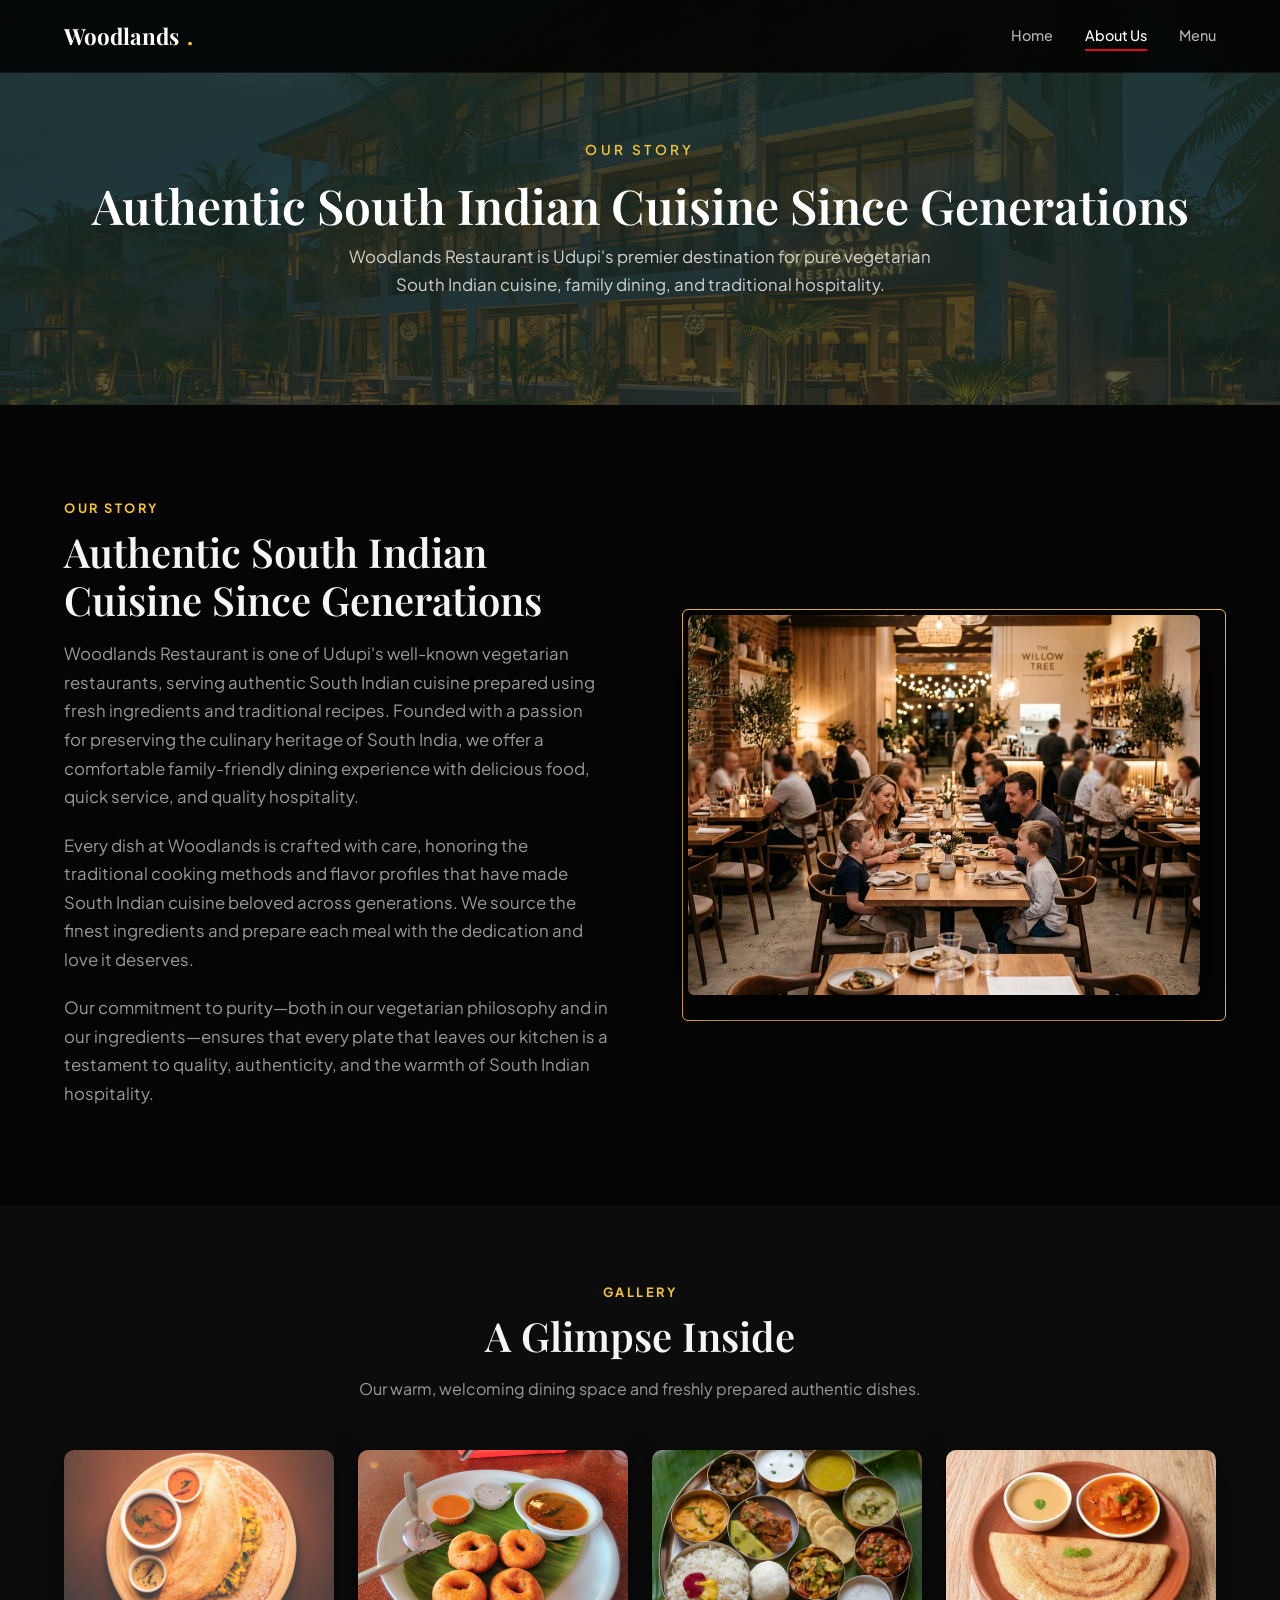
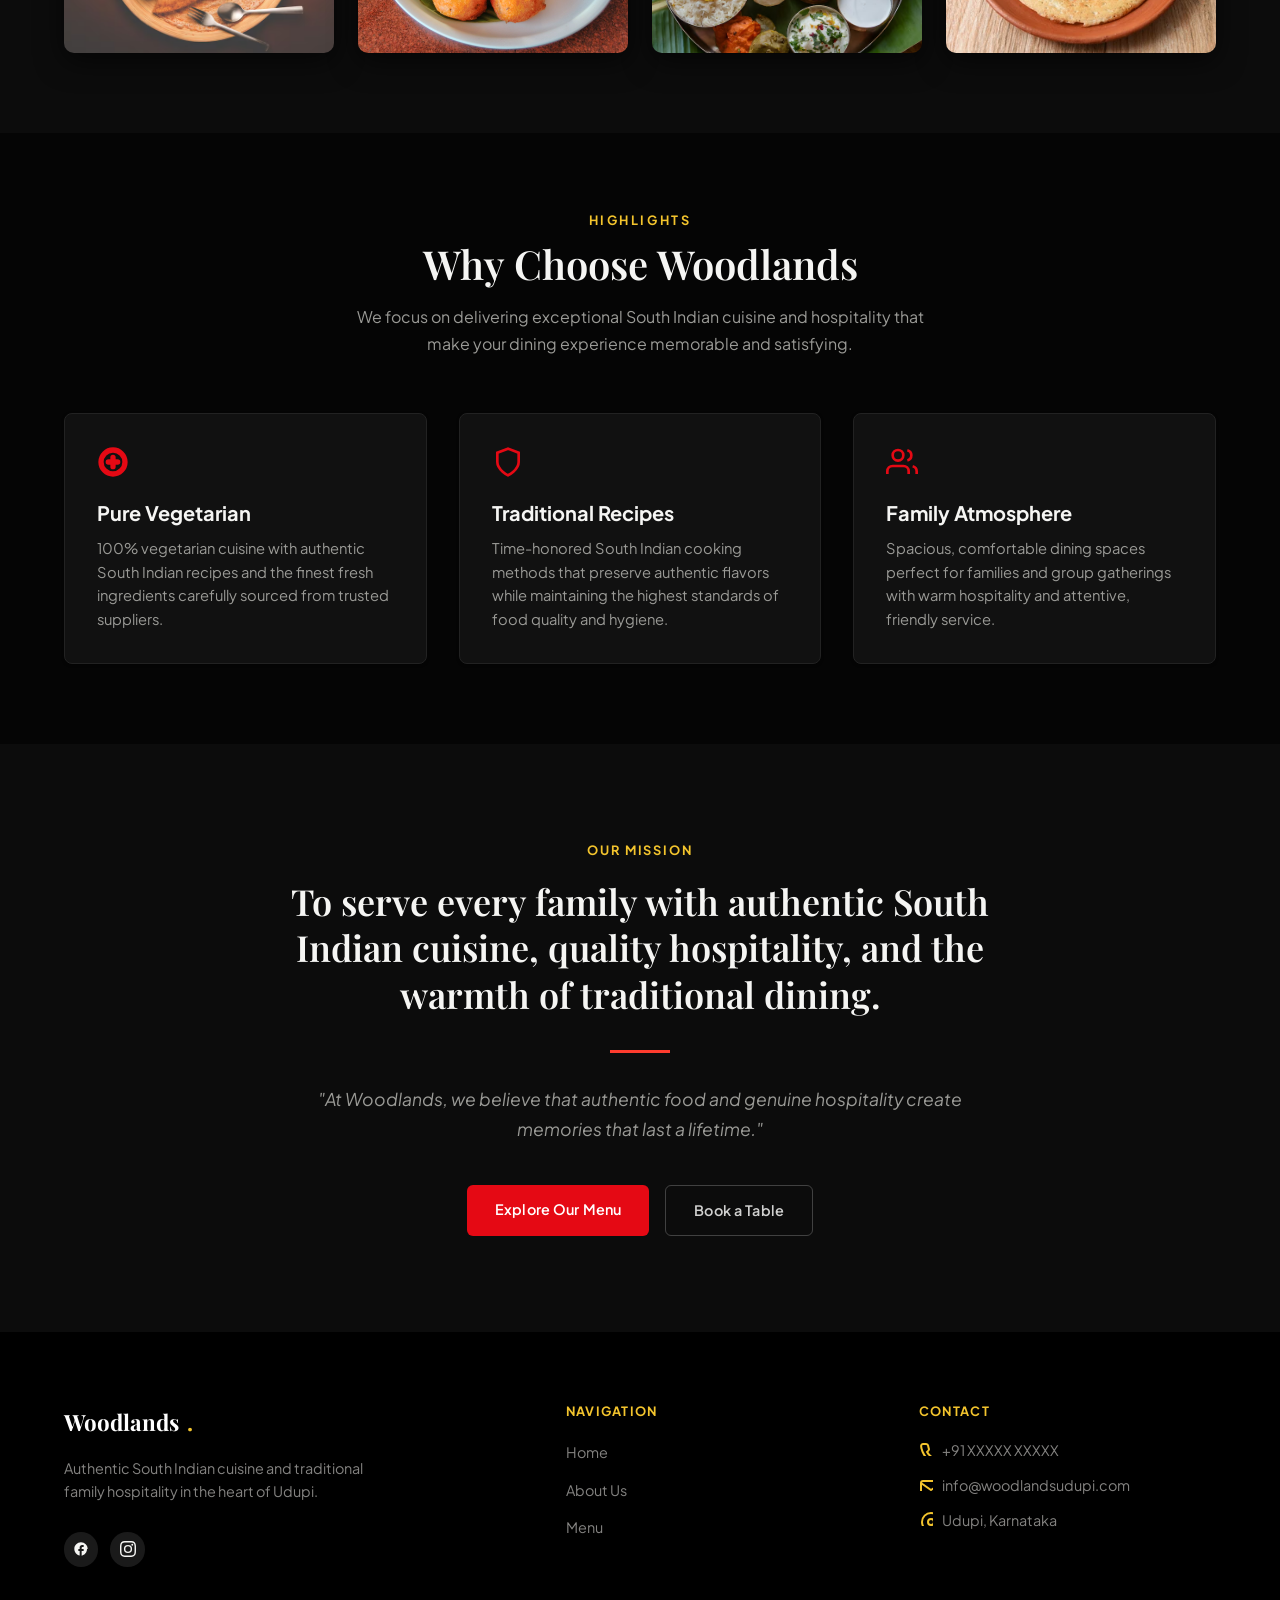
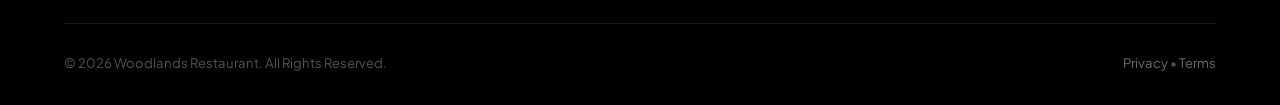
==== about.html @ 2734a032 "adding all files" ====
<!DOCTYPE html>
<html lang="en">
<head>
  <meta charset="UTF-8">
  <meta name="viewport" content="width=device-width, initial-scale=1.0">
  <title>About Woodlands Restaurant | Authentic South Indian Cuisine in Udupi</title>
  <meta name="description" content="Discover the story of Woodlands Restaurant in Udupi. Pure vegetarian South Indian cuisine, family-friendly dining, and traditional hospitality serving fresh ingredients and authentic recipes.">
  <link rel="preload" as="image" href="assets/hero.png">
  <link rel="stylesheet" href="style.css">
</head>
<body class="about-page">

  <!-- Page transition overlay -->
  <div class="page-transition-overlay" id="page-transition-overlay"></div>

  <!-- ==================== HEADER ==================== -->
  <header id="header">
    <div class="container nav-wrapper">
      <a href="/" class="logo" id="nav-logo">Woodlands<span>.</span></a>
      <nav>
        <ul class="nav-links" id="nav-links">
          <li><a href="/">Home</a></li>
          <li><a href="/about" class="active">About Us</a></li>
          <li><a href="/menu">Menu</a></li>
        </ul>
      </nav>
      <button class="menu-btn" id="menu-btn" aria-label="Toggle navigation">
        <span></span><span></span><span></span>
      </button>
    </div>
  </header>

  <!-- ==================== HERO ==================== -->
  <section style="
    background-image: linear-gradient(to bottom, rgba(27,43,34,0.88), rgba(27,43,34,0.70)), url('assets/hero.png');
    background-size: cover;
    background-position: center;
    background-repeat: no-repeat;
    min-height: 45vh;
    display: flex;
    align-items: center;
    justify-content: center;
    text-align: center;
    color: #FFF;
    padding-top: 6rem;
    padding-bottom: 4rem;
  ">
    <div class="container">
      <div class="reveal-on-scroll">
        <span class="hero-subtitle" style="color: var(--accent-gold); letter-spacing: 0.25em; text-transform: uppercase; font-size: 0.85rem; font-weight: 600; display: block; margin-bottom: 1rem;">Our Story</span>
        <h1 style="font-size: 3rem; color: #FFF; margin-bottom: 0.5rem;">Authentic South Indian Cuisine Since Generations</h1>
        <p style="color: rgba(240, 238, 235, 0.85); max-width: 600px; margin: 0 auto; font-size: 1.05rem;">Woodlands Restaurant is Udupi's premier destination for pure vegetarian South Indian cuisine, family dining, and traditional hospitality.</p>
      </div>
    </div>
  </section>

  <!-- ==================== OUR STORY ==================== -->
  <section class="about-story" style="background: var(--bg-primary);">
    <div class="container">
      <div class="about-grid" style="display: grid; grid-template-columns: 1fr 1fr; gap: 4rem; align-items: center;">
        <div class="reveal-on-scroll">
          <h2><span>Our Story</span>Authentic South Indian Cuisine Since Generations</h2>
          <p style="margin-bottom: 1.25rem; font-size: 1.05rem; line-height: 1.7;">Woodlands Restaurant is one of Udupi's well-known vegetarian restaurants, serving authentic South Indian cuisine prepared using fresh ingredients and traditional recipes. Founded with a passion for preserving the culinary heritage of South India, we offer a comfortable family-friendly dining experience with delicious food, quick service, and quality hospitality.</p>
          <p style="margin-bottom: 1.25rem; font-size: 1.05rem; line-height: 1.7;">Every dish at Woodlands is crafted with care, honoring the traditional cooking methods and flavor profiles that have made South Indian cuisine beloved across generations. We source the finest ingredients and prepare each meal with the dedication and love it deserves.</p>
          <p style="font-size: 1.05rem; line-height: 1.7;">Our commitment to purity—both in our vegetarian philosophy and in our ingredients—ensures that every plate that leaves our kitchen is a testament to quality, authenticity, and the warmth of South Indian hospitality.</p>
        </div>
        <div class="reveal-on-scroll delay-1">
          <div style="position: relative; padding: 1rem;">
            <div style="position: absolute; inset: 0; border: 1.5px solid var(--accent-gold); transform: translate(10px, 10px); border-radius: 6px; pointer-events: none; z-index: 1;"></div>
            <img src="assets/dining.png" alt="Woodlands Restaurant Family Dining" loading="lazy" width="600" height="380" style="width: 100%; height: 380px; object-fit: cover; border-radius: 6px; position: relative; z-index: 2; box-shadow: var(--shadow-lg);">
          </div>
        </div>
      </div>
    </div>
  </section>

  <!-- ==================== GALLERY STRIP ==================== -->
  <section style="background: var(--bg-secondary); padding: 5rem 0;">
    <div class="container">
      <div style="text-align: center; margin-bottom: 3rem;" class="reveal-on-scroll">
        <h2><span>Gallery</span>A Glimpse Inside</h2>
        <p>Our warm, welcoming dining space and freshly prepared authentic dishes.</p>
      </div>
      <div style="display: grid; grid-template-columns: repeat(auto-fit, minmax(260px, 1fr)); gap: 1.5rem;" class="reveal-on-scroll delay-1">
        <div style="border-radius: 10px; overflow: hidden; box-shadow: var(--shadow-md); aspect-ratio: 4/3;">
          <img src="assets/Masala_Dosa.png" alt="Masala Dosa" loading="lazy" width="400" height="300" style="width:100%; height:100%; object-fit:cover;">
        </div>
        <div style="border-radius: 10px; overflow: hidden; box-shadow: var(--shadow-md); aspect-ratio: 4/3;">
          <img src="assets/Medu_Vada.png" alt="Medu Vada" loading="lazy" width="400" height="300" style="width:100%; height:100%; object-fit:cover;">
        </div>
        <div style="border-radius: 10px; overflow: hidden; box-shadow: var(--shadow-md); aspect-ratio: 4/3;">
          <img src="assets/South_Indian_Meals.png" alt="South Indian Meals" loading="lazy" width="400" height="300" style="width:100%; height:100%; object-fit:cover;">
        </div>
        <div style="border-radius: 10px; overflow: hidden; box-shadow: var(--shadow-md); aspect-ratio: 4/3;">
          <img src="assets/Ghee_Roast_Dosa.png" alt="Ghee Roast Dosa" loading="lazy" width="400" height="300" style="width:100%; height:100%; object-fit:cover;">
        </div>
      </div>
    </div>
  </section>

  <!-- ==================== WHY CHOOSE US ==================== -->
  <section class="about-choose" style="background: var(--bg-primary); padding: 5rem 0;">
    <div class="container">
      <div style="text-align: center; max-width: 600px; margin: 0 auto 3.5rem;" class="reveal-on-scroll">
        <h2><span>Highlights</span>Why Choose Woodlands</h2>
        <p>We focus on delivering exceptional South Indian cuisine and hospitality that make your dining experience memorable and satisfying.</p>
      </div>

      <div style="display: grid; grid-template-columns: repeat(auto-fit, minmax(260px, 1fr)); gap: 2rem;" class="reveal-on-scroll delay-1">
        <div style="background: var(--bg-card); padding: 2rem; border-radius: 8px; border: 1px solid var(--border-color); box-shadow: var(--shadow-xs);">
          <div style="color: var(--accent-green); margin-bottom: 1rem;">
            <svg width="32" height="32" viewBox="0 0 24 24" fill="none" stroke="currentColor" stroke-width="2"><path d="M12 2a10 10 0 1 0 10 10A10 10 0 0 0 12 2zm0 18a8 8 0 1 1 8-8 8 8 0 0 1-8 8zm3.5-9H13V8.5a1 1 0 0 0-2 0V11H8.5a1 1 0 0 0 0 2H11v2.5a1 1 0 0 0 2 0V13h2.5a1 1 0 0 0 0-2z"/></svg>
          </div>
          <h3 style="font-size: 1.25rem; font-family: var(--font-body); font-weight: 700; margin-bottom: 0.75rem;">Pure Vegetarian</h3>
          <p style="font-size: 0.92rem; line-height: 1.6;">100% vegetarian cuisine with authentic South Indian recipes and the finest fresh ingredients carefully sourced from trusted suppliers.</p>
        </div>

        <div style="background: var(--bg-card); padding: 2rem; border-radius: 8px; border: 1px solid var(--border-color); box-shadow: var(--shadow-xs);">
          <div style="color: var(--accent-green); margin-bottom: 1rem;">
            <svg width="32" height="32" viewBox="0 0 24 24" fill="none" stroke="currentColor" stroke-width="2"><path d="M12 22s8-4 8-10V5l-8-3-8 3v7c0 6 8 10 8 10z"/></svg>
          </div>
          <h3 style="font-size: 1.25rem; font-family: var(--font-body); font-weight: 700; margin-bottom: 0.75rem;">Traditional Recipes</h3>
          <p style="font-size: 0.92rem; line-height: 1.6;">Time-honored South Indian cooking methods that preserve authentic flavors while maintaining the highest standards of food quality and hygiene.</p>
        </div>

        <div style="background: var(--bg-card); padding: 2rem; border-radius: 8px; border: 1px solid var(--border-color); box-shadow: var(--shadow-xs);">
          <div style="color: var(--accent-green); margin-bottom: 1rem;">
            <svg width="32" height="32" viewBox="0 0 24 24" fill="none" stroke="currentColor" stroke-width="2"><path d="M17 21v-2a4 4 0 0 0-4-4H5a4 4 0 0 0-4 4v2"/><circle cx="9" cy="7" r="4"/><path d="M23 21v-2a4 4 0 0 0-3-3.87"/><path d="M16 3.13a4 4 0 0 1 0 7.75"/></svg>
          </div>
          <h3 style="font-size: 1.25rem; font-family: var(--font-body); font-weight: 700; margin-bottom: 0.75rem;">Family Atmosphere</h3>
          <p style="font-size: 0.92rem; line-height: 1.6;">Spacious, comfortable dining spaces perfect for families and group gatherings with warm hospitality and attentive, friendly service.</p>
        </div>
      </div>
    </div>
  </section>

  <!-- ==================== VISION ==================== -->
  <section class="about-vision" style="background: var(--bg-secondary); padding: 6rem 0; text-align: center;">
    <div class="container reveal-on-scroll">
      <div style="max-width: 700px; margin: 0 auto;">
        <span style="font-size: 0.8rem; font-weight: 700; text-transform: uppercase; letter-spacing: 0.15em; color: var(--accent-gold); display: block; margin-bottom: 1rem;">Our Mission</span>
        <h2 style="font-size: 2.25rem; margin-bottom: 1.5rem; line-height: 1.3;">To serve every family with authentic South Indian cuisine, quality hospitality, and the warmth of traditional dining.</h2>
        <div style="width: 60px; height: 3px; background: var(--accent-terracotta); margin: 2rem auto;"></div>
        <p style="font-size: 1.1rem; font-style: italic; color: var(--text-secondary); line-height: 1.7;">"At Woodlands, we believe that authentic food and genuine hospitality create memories that last a lifetime."</p>
        <div style="margin-top: 2.5rem; display: flex; justify-content: center; gap: 1rem; flex-wrap: wrap;">
          <a href="/menu" class="btn btn-primary">Explore Our Menu</a>
          <button class="btn btn-secondary" onclick="openBookingModal()">Book a Table</button>
        </div>
      </div>
    </div>
  </section>

  <!-- ==================== FOOTER ==================== -->
  <footer>
    <div class="container">
      <div class="footer-grid">
        <div class="footer-brand">
          <a href="/" class="logo" style="color:#FFF;">Woodlands<span>.</span></a>
          <p>Authentic South Indian cuisine and traditional family hospitality in the heart of Udupi.</p>
          <div class="social-links">
            <a href="#" class="social-icon" aria-label="Facebook"><svg width="16" height="16" fill="currentColor" viewBox="0 0 24 24"><path d="M22 12c0-5.52-4.48-10-10-10S2 6.48 2 12c0 4.84 3.44 8.87 8 9.8V15H8v-3h2V9.5C10 7.57 11.57 6 13.5 6H16v3h-2c-.55 0-1 .45-1 1v2h3v3h-3v6.95c4.56-.93 8-4.96 8-9.95z"/></svg></a>
            <a href="#" class="social-icon" aria-label="Instagram"><svg width="16" height="16" fill="currentColor" viewBox="0 0 24 24"><path d="M12 2.163c3.204 0 3.584.012 4.85.07 3.252.148 4.771 1.691 4.919 4.919.058 1.265.069 1.645.069 4.849 0 3.205-.012 3.584-.069 4.849-.149 3.225-1.664 4.771-4.919 4.919-1.266.058-1.644.07-4.85.07-3.204 0-3.584-.012-4.849-.07-3.26-.149-4.771-1.699-4.919-4.92-.058-1.265-.07-1.644-.07-4.849 0-3.204.013-3.583.07-4.849.149-3.227 1.664-4.771 4.919-4.919 1.266-.057 1.645-.069 4.849-.069zM12 0C8.741 0 8.333.014 7.053.072 2.695.272.273 2.69.073 7.051.014 8.333 0 8.741 0 12c0 3.259.014 3.668.072 4.948.2 4.358 2.618 6.78 6.98 6.98C8.333 23.986 8.741 24 12 24c3.259 0 3.668-.014 4.948-.072 4.354-.2 6.782-2.618 6.979-6.98C23.986 15.668 24 15.259 24 12c0-3.259-.014-3.667-.072-4.947-.196-4.354-2.617-6.78-6.979-6.98C15.668.014 15.259 0 12 0zm0 5.838a6.162 6.162 0 100 12.324 6.162 6.162 0 000-12.324zM12 16a4 4 0 110-8 4 4 0 010 8zm6.406-11.845a1.44 1.44 0 100 2.881 1.44 1.44 0 000-2.881z"/></svg></a>
          </div>
        </div>
        <div class="footer-nav-col">
          <h4>Navigation</h4>
          <ul class="footer-links">
            <li><a href="/">Home</a></li>
            <li><a href="/about">About Us</a></li>
            <li><a href="/menu">Menu</a></li>
          </ul>
        </div>
        <div class="footer-nav-col">
          <h4>Contact</h4>
          <ul class="footer-contact-list">
            <li><svg width="14" height="14" fill="none" stroke="currentColor" stroke-width="2"><path d="M22 16.92v3a2 2 0 0 1-2.18 2 19.79 19.79 0 0 1-8.63-3.07 19.5 19.5 0 0 1-6-6 19.79 19.79 0 0 1-3.07-8.67A2 2 0 0 1 4.11 2h3a2 2 0 0 1 2 1.72 12.84 12.84 0 0 0 .7 2.81 2 2 0 0 1-.45 2.11L8.09 9.91a16 16 0 0 0 6 6l1.27-1.27a2 2 0 0 1 2.11-.45 12.84 12.84 0 0 0 2.81.7A2 2 0 0 1 22 16.92z"/></svg><span>+91 XXXXX XXXXX</span></li>
            <li><svg width="14" height="14" fill="none" stroke="currentColor" stroke-width="2"><path d="M4 4h16c1.1 0 2 .9 2 2v12c0 1.1-.9 2-2 2H4c-1.1 0-2-.9-2-2V6c0-1.1.9-2 2-2z"/><polyline points="22,6 12,13 2,6"/></svg><span>info@woodlandsudupi.com</span></li>
            <li><svg width="14" height="14" fill="none" stroke="currentColor" stroke-width="2"><path d="M21 10c0 7-9 13-9 13s-9-6-9-13a9 9 0 0 1 18 0z"/><circle cx="12" cy="10" r="3"/></svg><span>Udupi, Karnataka</span></li>
          </ul>
        </div>
      </div>
      <div class="footer-bottom">
        <p>&copy; 2026 Woodlands Restaurant. All Rights Reserved.</p>
        <p><a href="#">Privacy</a> &bull; <a href="#">Terms</a></p>
      </div>
    </div>
  </footer>

  <!-- ==================== BOOK TABLE MODAL ==================== -->
  <div class="booking-modal-overlay" id="booking-modal-overlay" role="dialog" aria-modal="true" aria-labelledby="booking-modal-title">
    <div class="booking-modal">
      <div class="booking-modal-header">
        <div>
          <h2 id="booking-modal-title">Book a Table</h2>
          <p>Reserve your spot at Woodlands Restaurant</p>
        </div>
        <button class="booking-modal-close" id="booking-modal-close" aria-label="Close">&times;</button>
      </div>
      <form class="booking-form" id="booking-form" novalidate>
        <div class="booking-form-row">
          <div class="booking-field">
            <label for="book-name">Full Name</label>
            <input type="text" id="book-name" name="name" placeholder="Your name" required autocomplete="name">
          </div>
          <div class="booking-field">
            <label for="book-phone">Phone</label>
            <input type="tel" id="book-phone" name="phone" placeholder="+91 XXXXX XXXXX" required autocomplete="tel">
          </div>
        </div>
        <div class="booking-field">
          <label for="book-email">Email Address</label>
          <input type="email" id="book-email" name="email" placeholder="your@email.com" required autocomplete="email">
        </div>
        <div class="booking-form-row">
          <div class="booking-field">
            <label for="book-date">Date</label>
            <input type="date" id="book-date" name="date" required>
          </div>
          <div class="booking-field">
            <label for="book-time">Time</label>
            <input type="time" id="book-time" name="time" required>
          </div>
        </div>
        <div class="booking-field">
          <label for="book-guests">Number of Guests</label>
          <select id="book-guests" name="guests" required>
            <option value="" disabled selected>Select guests</option>
            <option value="1">1 Guest</option>
            <option value="2">2 Guests</option>
            <option value="3">3 Guests</option>
            <option value="4">4 Guests</option>
            <option value="5">5 Guests</option>
            <option value="6">6 Guests</option>
            <option value="7+">7+ Guests (Group)</option>
          </select>
        </div>
        <button type="submit" class="btn btn-primary booking-submit">Confirm Reservation</button>
      </form>
      <div class="booking-success" id="booking-success">
        <div class="booking-success-icon">
          <svg width="28" height="28" viewBox="0 0 24 24" fill="none" stroke="currentColor" stroke-width="2.5"><polyline points="20 6 9 17 4 12"/></svg>
        </div>
        <h3 style="font-size:1.35rem;">Reservation Confirmed!</h3>
        <p>We'll reach out to confirm your booking soon.</p>
        <button class="btn btn-secondary" onclick="closeBookingModal()" style="margin-top:0.5rem;">Close</button>
      </div>
    </div>
  </div>

  <script src="script.js"></script>
</body>
</html>
---- style.css ----
/* 
 * Shrreyas INN - Premium Hospitality Website V2
 * Full Black · Red Accent · Gold & White Typography
 * Kundapura, Karnataka
 */

/* Google Fonts Import */
@import url('https://fonts.googleapis.com/css2?family=Playfair+Display:ital,wght@0,400..900;1,400..900&family=Plus+Jakarta+Sans:ital,wght@0,200..800;1,200..800&display=swap');

/* ========================================================================
   COLOR SYSTEM & DESIGN TOKENS
   Full black theme — red buttons, white/grey/yellow text, pure black backgrounds
   ======================================================================== */
:root {
  /* Black backgrounds */
  --bg-primary:    #050505;
  --bg-secondary:  #0C0C0C;
  --bg-dark:       #000000;
  --bg-card:       #111111;

  /* Text: white / light-grey / yellow-gold */
  --text-primary:   #F5F5F3;
  --text-secondary: #9A9A96;
  --text-light:     #F5F5F3;

  /* Accent: RED buttons, GOLD labels */
  --accent-green:         #E50914;   /* red — used for primary buttons */
  --accent-green-hover:   #C2050F;
  --accent-green-light:   rgba(229, 9, 20, 0.12);
  --accent-terracotta:    #FF3C2E;
  --accent-terracotta-hover: #E02E20;
  --accent-gold:          #F3C42D;   /* yellow-gold — prices, labels, highlights */
  --accent-gold-light:    rgba(243, 196, 45, 0.14);

  /* Borders & surfaces */
  --border-color: #222222;
  --border-dark:  #1A1A1A;
  --glass-bg:     rgba(8, 8, 8, 0.88);
  --glass-border: rgba(243, 196, 45, 0.14);

  /* Shadows */
  --shadow-xs: 0 1px 3px  rgba(0, 0, 0, 0.40);
  --shadow-sm: 0 4px 16px rgba(0, 0, 0, 0.50);
  --shadow-md: 0 8px 28px rgba(0, 0, 0, 0.60);
  --shadow-lg: 0 20px 50px rgba(0, 0, 0, 0.72);

  /* Typography */
  --font-display: 'Playfair Display', Georgia, serif;
  --font-body: 'Plus Jakarta Sans', system-ui, -apple-system, sans-serif;

  /* Motion */
  --ease-out: cubic-bezier(0.16, 1, 0.3, 1);
  --ease-in-out: cubic-bezier(0.4, 0, 0.2, 1);
  --transition-base: 0.25s var(--ease-in-out);
  --transition-smooth: 0.5s var(--ease-out);
}

/* ========================================================================
   BASE RESET
   ======================================================================== */
*, *::before, *::after {
  box-sizing: border-box;
  margin: 0;
  padding: 0;
}

html {
  scroll-behavior: smooth;
  font-size: 16px;
  -webkit-font-smoothing: antialiased;
  -moz-osx-font-smoothing: grayscale;
}

body {
  background-color: var(--bg-primary);
  background:
    radial-gradient(circle at 50% 0%, rgba(229, 9, 20, 0.10), transparent 30rem),
    linear-gradient(180deg, #060606 0%, #040404 100%);
  color: var(--text-primary);
  font-family: var(--font-body);
  line-height: 1.65;
  overflow-x: hidden;
}

/* Scrollbar */
::-webkit-scrollbar { width: 8px; }
::-webkit-scrollbar-track { background: #080808; }
::-webkit-scrollbar-thumb {
  background: #2A2A2A;
  border-radius: 8px;
}
::-webkit-scrollbar-thumb:hover { background: var(--accent-green); }

/* ========================================================================
   LAYOUT
   ======================================================================== */
.container {
  width: 90%;
  max-width: 1200px;
  margin: 0 auto;
}

section {
  padding: 6rem 0;
  position: relative;
}

img {
  max-width: 100%;
  height: auto;
  display: block;
}

/* ========================================================================
   TYPOGRAPHY
   ======================================================================== */
h1, h2, h3, h4, h5, h6 {
  font-family: var(--font-display);
  font-weight: 600;
  line-height: 1.2;
  color: var(--text-primary);
}

h2 {
  font-size: 2.5rem;
  margin-bottom: 1rem;
}

.section-label {
  display: block;
  font-family: var(--font-body);
  font-size: 0.8rem;
  font-weight: 700;
  text-transform: uppercase;
  letter-spacing: 0.2em;
  color: var(--accent-gold);
  margin-bottom: 0.75rem;
}

h2 span {
  display: block;
  font-family: var(--font-body);
  font-size: 0.8rem;
  font-weight: 700;
  text-transform: uppercase;
  letter-spacing: 0.2em;
  color: var(--accent-gold);
  margin-bottom: 0.75rem;
}

p {
  color: var(--text-secondary);
}

/* ========================================================================
   BUTTONS
   ======================================================================== */
.btn {
  display: inline-flex;
  align-items: center;
  justify-content: center;
  gap: 0.5rem;
  padding: 0.85rem 1.75rem;
  border-radius: 6px;
  font-family: var(--font-body);
  font-weight: 600;
  font-size: 0.9rem;
  text-decoration: none;
  cursor: pointer;
  border: none;
  transition: all var(--transition-base);
  letter-spacing: 0.01em;
}

.btn-primary {
  background-color: var(--accent-green);
  color: #FFF;
}
.btn-primary:hover {
  background-color: var(--accent-green-hover);
  transform: translateY(-2px);
  box-shadow: 0 6px 22px rgba(229, 9, 20, 0.35);
}

.btn-secondary {
  background: transparent;
  color: rgba(245, 245, 243, 0.85);
  border: 1.5px solid rgba(255, 255, 255, 0.22);
}
.btn-secondary:hover {
  border-color: var(--accent-green);
  color: #FFF;
  background: rgba(229, 9, 20, 0.08);
  transform: translateY(-2px);
}

.btn-terracotta {
  background-color: var(--accent-terracotta);
  color: #FFF;
}
.btn-terracotta:hover {
  background-color: var(--accent-terracotta-hover);
  transform: translateY(-2px);
  box-shadow: 0 6px 20px rgba(196, 101, 74, 0.2);
}

.btn-whatsapp {
  background-color: #25D366;
  color: #FFF;
}
.btn-whatsapp:hover {
  background-color: #20BA5A;
  transform: translateY(-2px);
  box-shadow: 0 6px 20px rgba(37, 211, 102, 0.2);
}

.btn-outline-gold {
  background: transparent;
  color: var(--accent-gold);
  border: 1.5px solid var(--accent-gold);
}
.btn-outline-gold:hover {
  background: var(--accent-gold);
  color: #FFF;
}

/* ========================================================================
   HEADER & NAV
   ======================================================================== */
header {
  position: fixed;
  top: 0;
  left: 0;
  width: 100%;
  z-index: 1000;
  background-color: rgba(0, 0, 0, 0.85);
  backdrop-filter: blur(14px);
  -webkit-backdrop-filter: blur(14px);
  border-bottom: 1px solid rgba(255,255,255,0.06);
  transition: all var(--transition-base);
}

header.scrolled {
  box-shadow: 0 8px 28px rgba(0, 0, 0, 0.45);
  background-color: rgba(0, 0, 0, 0.96);
  border-bottom-color: rgba(243, 196, 45, 0.12);
}

.nav-wrapper {
  display: flex;
  justify-content: space-between;
  align-items: center;
  height: 4.5rem;
}

.logo {
  display: flex;
  align-items: center;
  gap: 0.5rem;
  text-decoration: none;
  font-family: var(--font-display);
  font-size: 1.4rem;
  color: #FFFFFF;
  font-weight: 700;
}
.logo span { color: var(--accent-gold); }

.nav-links {
  display: flex;
  gap: 2rem;
  list-style: none;
}

.nav-links a {
  text-decoration: none;
  color: rgba(245, 245, 243, 0.72);
  font-weight: 500;
  font-size: 0.9rem;
  position: relative;
  padding: 0.4rem 0;
  transition: color var(--transition-base);
}
.nav-links a::after {
  content: '';
  position: absolute;
  bottom: 0;
  left: 0;
  width: 0;
  height: 2px;
  background: var(--accent-green);
  transition: width var(--transition-base);
}
.nav-links a:hover::after,
.nav-links a.active::after { width: 100%; }
.nav-links a:hover,
.nav-links a.active { color: #FFF; }

/* Hamburger */
.menu-btn {
  display: none;
  background: none;
  border: none;
  cursor: pointer;
  padding: 0.5rem;
  z-index: 1010;
}
.menu-btn span {
  display: block;
  width: 22px;
  height: 2px;
  background: #FFFFFF;
  margin: 5px 0;
  transition: all var(--transition-base);
}
.menu-btn.open span:nth-child(1) { transform: rotate(45deg) translate(5px, 5px); }
.menu-btn.open span:nth-child(2) { opacity: 0; }
.menu-btn.open span:nth-child(3) { transform: rotate(-45deg) translate(5px, -5px); }

/* ========================================================================
   HERO
   ======================================================================== */
.hero {
  min-height: 92vh;
  display: flex;
  align-items: center;
  padding-top: 4.5rem;
  background: linear-gradient(to right, rgba(27,43,34,0.88) 25%, rgba(27,43,34,0.45) 100%),
              url('assets/hero.png') no-repeat center center/cover;
  color: #FFF;
}

.hero-content { max-width: 620px; }

.hero-subtitle {
  font-family: var(--font-body);
  text-transform: uppercase;
  letter-spacing: 0.25em;
  color: var(--accent-gold);
  font-weight: 600;
  font-size: 0.85rem;
  margin-bottom: 1.25rem;
}

.hero h1 {
  font-size: 3.25rem;
  font-weight: 500;
  line-height: 1.12;
  margin-bottom: 1.5rem;
  color: #FFF;
}

.hero-desc {
  font-size: 1.1rem;
  color: rgba(240, 238, 235, 0.85);
  margin-bottom: 2.5rem;
  max-width: 520px;
  line-height: 1.7;
}

.hero-ctas { display: flex; gap: 1rem; }
.hero-ctas .btn-secondary {
  color: #FFF;
  border-color: rgba(255,255,255,0.3);
}
.hero-ctas .btn-secondary:hover {
  background: rgba(255,255,255,0.08);
  border-color: rgba(255,255,255,0.6);
  color: #FFF;
}

/* ========================================================================
   ABOUT
   ======================================================================== */
.about { background: var(--bg-primary); }

.about-grid {
  display: grid;
  grid-template-columns: 1fr 1fr;
  gap: 4rem;
  align-items: center;
}

.about-text h3 {
  font-size: 1.6rem;
  color: var(--accent-green);
  margin-bottom: 1rem;
}
.about-text p {
  margin-bottom: 1.25rem;
  font-size: 1.02rem;
}

.about-highlights {
  display: grid;
  grid-template-columns: 1fr 1fr;
  gap: 1.75rem;
  margin-top: 2rem;
}
.highlight-item {
  border-left: 2px solid var(--accent-gold);
  padding-left: 1.25rem;
}
.highlight-item h4 {
  font-family: var(--font-body);
  font-weight: 700;
  font-size: 1.05rem;
  margin-bottom: 0.25rem;
}
.highlight-item p { font-size: 0.88rem; }

.about-image { position: relative; padding: 1.5rem; }
.about-image::before {
  content: '';
  position: absolute;
  top: 0; right: 0;
  width: 80%; height: 80%;
  border: 1.5px solid var(--accent-gold);
  z-index: 1;
  pointer-events: none;
}
.about-image img {
  position: relative;
  z-index: 2;
  border-radius: 6px;
  box-shadow: var(--shadow-lg);
  width: 100%;
  height: 420px;
  object-fit: cover;
}

/* ========================================================================
   RESTAURANT HIGHLIGHT
   ======================================================================== */
.restaurant { background: var(--bg-secondary); }

.restaurant-intro {
  max-width: 580px;
  margin-bottom: 3rem;
}

/* Tabs */
.menu-tabs {
  display: flex;
  gap: 0.75rem;
  list-style: none;
  margin-bottom: 2.5rem;
  border-bottom: 1px solid var(--border-color);
  padding-bottom: 0.75rem;
}

.tab-btn {
  background: none;
  border: none;
  padding: 0.5rem 1.25rem;
  font-family: var(--font-body);
  font-size: 0.92rem;
  font-weight: 600;
  color: var(--text-secondary);
  cursor: pointer;
  transition: all var(--transition-base);
  position: relative;
}
.tab-btn::after {
  content: '';
  position: absolute;
  bottom: -0.875rem;
  left: 0;
  width: 0;
  height: 2px;
  background: var(--accent-green);
  transition: width var(--transition-base);
}
.tab-btn.active { color: var(--accent-green); }
.tab-btn.active::after { width: 100%; }

/* Menu Grid */
.menu-grid {
  display: grid;
  grid-template-columns: repeat(auto-fill, minmax(340px, 1fr));
  gap: 2rem;
}

.menu-card {
  background: var(--bg-card);
  border-radius: 8px;
  overflow: hidden;
  box-shadow: var(--shadow-sm);
  border: 1px solid var(--border-color);
  transition: all var(--transition-smooth);
  display: flex;
  flex-direction: column;
}
.menu-card:hover {
  transform: translateY(-4px);
  box-shadow: var(--shadow-md);
  border-color: var(--accent-gold);
}

.menu-img-wrapper {
  position: relative;
  overflow: hidden;
  height: 210px;
}
.menu-img-wrapper img {
  width: 100%; height: 100%;
  object-fit: cover;
  transition: transform var(--transition-smooth);
}
.menu-card:hover .menu-img-wrapper img { transform: scale(1.05); }

.menu-badge {
  position: absolute;
  top: 0.85rem; left: 0.85rem;
  background: var(--accent-green);
  color: #FFF;
  font-size: 0.7rem;
  font-weight: 700;
  padding: 0.3rem 0.75rem;
  border-radius: 50px;
  text-transform: uppercase;
  letter-spacing: 0.05em;
}
.menu-badge.badge-seafood { background: var(--accent-terracotta); }
.menu-badge.badge-veg { background: #2E7D32; }
.menu-badge.badge-nonveg { background: #795548; }

.menu-info {
  padding: 1.5rem;
  display: flex;
  flex-direction: column;
  flex-grow: 1;
}
.menu-meta {
  display: flex;
  justify-content: space-between;
  align-items: baseline;
  margin-bottom: 0.6rem;
}
.menu-meta h3 {
  font-size: 1.25rem;
  font-weight: 600;
}
.menu-price {
  font-family: var(--font-body);
  font-weight: 700;
  color: var(--accent-green);
  font-size: 1.1rem;
}
.menu-info p {
  font-size: 0.9rem;
  margin-bottom: 1.25rem;
  flex-grow: 1;
}
.menu-cta-area { margin-top: auto; }

/* ========================================================================
   QR HIGHLIGHT
   ======================================================================== */
.qr-highlight {
  padding: 3.5rem 0;
  background: var(--bg-primary);
}

.qr-card {
  background: linear-gradient(135deg, var(--accent-green-light) 0%, var(--accent-gold-light) 100%);
  border: 1px solid var(--border-color);
  border-radius: 10px;
  padding: 2.75rem;
  display: flex;
  align-items: center;
  gap: 3rem;
}
.qr-text-side { flex: 1; }

.qr-tag {
  display: inline-block;
  font-size: 0.72rem;
  font-weight: 700;
  text-transform: uppercase;
  letter-spacing: 0.15em;
  color: var(--accent-gold);
  margin-bottom: 0.75rem;
}
.qr-title {
  font-size: 1.85rem;
  margin-bottom: 0.85rem;
  color: var(--accent-green);
}
.qr-desc {
  font-size: 1rem;
  margin-bottom: 1.5rem;
}

.qr-steps {
  display: grid;
  grid-template-columns: 1fr 1fr;
  gap: 1.25rem;
}
.qr-step {
  display: flex;
  gap: 0.6rem;
  align-items: flex-start;
}
.qr-step-num {
  background: var(--accent-green);
  color: #FFF;
  font-weight: 700;
  font-size: 0.75rem;
  width: 20px; height: 20px;
  border-radius: 50%;
  display: flex;
  align-items: center;
  justify-content: center;
  flex-shrink: 0;
  margin-top: 2px;
}
.qr-step-txt {
  font-size: 0.85rem;
  color: var(--text-secondary);
}

.qr-image-side {
  width: 180px; height: 180px;
  background: var(--bg-card);
  border: 1px dashed var(--border-color);
  border-radius: 8px;
  padding: 1rem;
  display: flex;
  flex-direction: column;
  align-items: center;
  justify-content: center;
  box-shadow: var(--shadow-xs);
}

/* ========================================================================
   LODGING
   ======================================================================== */
.lodging { background: var(--bg-secondary); }

.lodging-grid {
  display: grid;
  grid-template-columns: 1.1fr 0.9fr;
  gap: 4rem;
  align-items: center;
}

.lodging-preview { position: relative; }
.lodging-frame {
  overflow: hidden;
  border-radius: 8px;
  box-shadow: var(--shadow-lg);
  height: 460px;
}
.lodging-frame img {
  width: 100%; height: 100%;
  object-fit: cover;
  transition: transform var(--transition-smooth);
}
.lodging-frame:hover img { transform: scale(1.03); }

.lodging-tag {
  position: absolute;
  bottom: 1.5rem; right: 1.5rem;
  background: var(--bg-card);
  border: 1px solid var(--border-color);
  padding: 0.85rem 1.5rem;
  border-radius: 6px;
  box-shadow: var(--shadow-md);
  z-index: 10;
}
.lodging-tag h4 {
  font-size: 1.05rem;
  font-weight: 700;
  color: var(--accent-green);
  margin-bottom: 0.1rem;
}
.lodging-tag p { font-size: 0.82rem; }

.lodging-details h3 { font-size: 1.75rem; margin-bottom: 0.85rem; }
.lodging-desc { font-size: 1rem; margin-bottom: 1.75rem; }

.amenities-grid {
  display: grid;
  grid-template-columns: 1fr 1fr;
  gap: 1.25rem;
  margin-bottom: 2rem;
}
.amenity-card {
  background: var(--bg-card);
  padding: 1.15rem;
  border-radius: 6px;
  border: 1px solid var(--border-color);
  display: flex;
  align-items: center;
  gap: 0.85rem;
  box-shadow: var(--shadow-xs);
  transition: all var(--transition-base);
}
.amenity-card:hover {
  border-color: var(--accent-gold);
  transform: translateY(-2px);
}
.amenity-icon {
  width: 2.25rem; height: 2.25rem;
  background: var(--accent-green-light);
  border-radius: 50%;
  display: flex;
  align-items: center;
  justify-content: center;
  color: var(--accent-green);
  flex-shrink: 0;
}
.amenity-text h4 {
  font-family: var(--font-body);
  font-weight: 700;
  font-size: 0.88rem;
}
.amenity-text p { font-size: 0.75rem; }

/* ========================================================================
   PREMIUM DIGITAL MENU EXPERIENCE (NEW Section 5)
   ======================================================================== */
.digital-menu {
  background: var(--bg-primary);
  padding-top: 5rem;
  padding-bottom: 5rem;
}

.digital-menu-header {
  text-align: center;
  max-width: 600px;
  margin: 0 auto 2.5rem;
}

/* Sticky Category Nav */
.sticky-menu-nav {
  position: sticky;
  top: 4.5rem;
  z-index: 100;
  background: var(--bg-primary);
  border-bottom: 1px solid var(--border-color);
  padding: 0.75rem 0;
  margin-bottom: 2.5rem;
  transition: box-shadow var(--transition-base);
}
.sticky-menu-nav.stuck {
  box-shadow: var(--shadow-sm);
}

.category-nav-scroll {
  display: flex;
  gap: 0.6rem;
  overflow-x: auto;
  scrollbar-width: none;
  -ms-overflow-style: none;
  padding: 0 1rem;
  justify-content: center;
}
.category-nav-scroll::-webkit-scrollbar { display: none; }

.menu-category-btn {
  background: transparent;
  border: 1.5px solid var(--border-color);
  padding: 0.55rem 1.35rem;
  border-radius: 50px;
  font-family: var(--font-body);
  font-size: 0.85rem;
  font-weight: 600;
  color: var(--text-secondary);
  cursor: pointer;
  white-space: nowrap;
  transition: all var(--transition-base);
}
.menu-category-btn:hover {
  border-color: var(--accent-green);
  color: var(--accent-green);
}
.menu-category-btn.active {
  background: var(--accent-green);
  color: #FFF;
  border-color: var(--accent-green);
}

/* Dish Cards Grid */
.dish-grid {
  display: grid;
  grid-template-columns: repeat(auto-fill, minmax(300px, 1fr));
  gap: 1.75rem;
}

.dish-card {
  background: var(--bg-card);
  border-radius: 10px;
  overflow: hidden;
  border: 1px solid var(--border-color);
  box-shadow: var(--shadow-xs);
  transition: all var(--transition-smooth);
  cursor: pointer;
  display: flex;
  flex-direction: column;
}
.dish-card:hover {
  transform: translateY(-4px);
  box-shadow: var(--shadow-md);
  border-color: rgba(200, 162, 97, 0.4);
}

.dish-card-img {
  position: relative;
  height: 200px;
  overflow: hidden;
}
.dish-card-img img {
  width: 100%; height: 100%;
  object-fit: cover;
  transition: transform var(--transition-smooth);
}
.dish-card:hover .dish-card-img img { transform: scale(1.06); }

.dish-category-badge {
  position: absolute;
  top: 0.75rem; left: 0.75rem;
  font-size: 0.68rem;
  font-weight: 700;
  padding: 0.25rem 0.7rem;
  border-radius: 50px;
  text-transform: uppercase;
  letter-spacing: 0.04em;
  color: #FFF;
}
.dish-category-badge.cat-veg { background: #2E7D32; }
.dish-category-badge.cat-nonveg { background: #795548; }
.dish-category-badge.cat-seafood { background: var(--accent-terracotta); }
.dish-category-badge.cat-starter { background: #5D4037; }
.dish-category-badge.cat-family { background: var(--accent-green); }
.dish-category-badge.cat-signature { background: var(--accent-gold); color: var(--text-primary); }

.dish-card-body {
  padding: 1.35rem;
  display: flex;
  flex-direction: column;
  flex-grow: 1;
}

.dish-card-top {
  display: flex;
  justify-content: space-between;
  align-items: flex-start;
  margin-bottom: 0.5rem;
}
.dish-card-top h3 {
  font-size: 1.15rem;
  font-weight: 600;
  flex: 1;
  margin-right: 0.75rem;
}
.dish-price {
  font-family: var(--font-body);
  font-weight: 700;
  font-size: 1.05rem;
  color: var(--accent-green);
  white-space: nowrap;
}

.dish-desc {
  font-size: 0.85rem;
  color: var(--text-secondary);
  margin-bottom: 1rem;
  line-height: 1.55;
  flex-grow: 1;
}

/* Spice Level */
.spice-level {
  display: flex;
  align-items: center;
  gap: 0.4rem;
  margin-bottom: 0.85rem;
}
.spice-label {
  font-size: 0.72rem;
  font-weight: 600;
  color: var(--text-secondary);
  text-transform: uppercase;
  letter-spacing: 0.05em;
  margin-right: 0.25rem;
}
.spice-dot {
  width: 8px; height: 8px;
  border-radius: 50%;
  background: #E0E0E0;
}
.spice-dot.active { background: var(--accent-terracotta); }

/* Ingredient Tags */
.ingredient-tags {
  display: flex;
  flex-wrap: wrap;
  gap: 0.4rem;
  margin-bottom: 1.15rem;
}
.ingredient-tag {
  font-size: 0.7rem;
  font-weight: 600;
  padding: 0.2rem 0.6rem;
  border-radius: 50px;
  background: var(--bg-secondary);
  color: var(--text-secondary);
  border: 1px solid var(--border-color);
}

.dish-card-actions { margin-top: auto; }
.btn-view-details {
  width: 100%;
  background: transparent;
  border: 1.5px solid var(--border-color);
  padding: 0.6rem;
  border-radius: 6px;
  font-family: var(--font-body);
  font-size: 0.82rem;
  font-weight: 600;
  color: var(--text-primary);
  cursor: pointer;
  transition: all var(--transition-base);
  display: flex;
  align-items: center;
  justify-content: center;
  gap: 0.5rem;
}
.btn-view-details:hover {
  border-color: var(--accent-green);
  color: var(--accent-green);
  background: var(--accent-green-light);
}

/* ========================================================================
   DISH DETAIL DRAWER
   ======================================================================== */
.dish-drawer-overlay {
  position: fixed;
  top: 0; left: 0;
  width: 100%; height: 100%;
  background: rgba(42, 42, 40, 0.5);
  backdrop-filter: blur(4px);
  z-index: 2000;
  opacity: 0;
  pointer-events: none;
  transition: opacity var(--transition-base);
}
.dish-drawer-overlay.active {
  opacity: 1;
  pointer-events: auto;
}

.dish-drawer {
  position: fixed;
  top: 0;
  right: -500px;
  width: 460px;
  max-width: 92vw;
  height: 100vh;
  background: var(--bg-card);
  z-index: 2001;
  box-shadow: -10px 0 40px rgba(0,0,0,0.12);
  overflow-y: auto;
  transition: right 0.4s var(--ease-out);
}
.dish-drawer.active { right: 0; }

.drawer-close-btn {
  position: absolute;
  top: 1rem; right: 1rem;
  background: var(--bg-primary);
  border: 1px solid var(--border-color);
  width: 2.5rem; height: 2.5rem;
  border-radius: 50%;
  display: flex;
  align-items: center;
  justify-content: center;
  cursor: pointer;
  z-index: 10;
  transition: all var(--transition-base);
  color: var(--text-primary);
}
.drawer-close-btn:hover {
  background: var(--accent-terracotta);
  color: #FFF;
  border-color: var(--accent-terracotta);
}

.drawer-img {
  width: 100%;
  height: 280px;
  object-fit: cover;
}

.drawer-body { padding: 1.75rem; }

.drawer-category {
  font-size: 0.7rem;
  font-weight: 700;
  text-transform: uppercase;
  letter-spacing: 0.1em;
  color: var(--accent-terracotta);
  margin-bottom: 0.5rem;
}

.drawer-body h2 {
  font-size: 1.75rem;
  margin-bottom: 0.5rem;
}

.drawer-price {
  font-family: var(--font-body);
  font-size: 1.25rem;
  font-weight: 700;
  color: var(--accent-green);
  margin-bottom: 1.25rem;
}

.drawer-section-label {
  font-family: var(--font-body);
  font-size: 0.75rem;
  font-weight: 700;
  text-transform: uppercase;
  letter-spacing: 0.08em;
  color: var(--accent-gold);
  margin-bottom: 0.5rem;
  margin-top: 1.5rem;
}

.drawer-desc {
  font-size: 0.95rem;
  color: var(--text-secondary);
  line-height: 1.7;
}

.drawer-ingredients-list {
  display: flex;
  flex-wrap: wrap;
  gap: 0.5rem;
  margin-top: 0.5rem;
}
.drawer-ingredient {
  font-size: 0.78rem;
  font-weight: 600;
  padding: 0.3rem 0.8rem;
  border-radius: 50px;
  background: var(--bg-secondary);
  color: var(--text-primary);
  border: 1px solid var(--border-color);
}

.drawer-spice {
  display: flex;
  align-items: center;
  gap: 0.5rem;
  margin-top: 0.5rem;
}
.drawer-spice-label {
  font-size: 0.85rem;
  font-weight: 600;
  color: var(--text-primary);
}

/* ========================================================================
   GALLERY
   ======================================================================== */
.gallery { background: var(--bg-primary); }

.gallery-grid {
  display: grid;
  grid-template-columns: repeat(3, 1fr);
  gap: 1.25rem;
}
.gallery-item {
  position: relative;
  overflow: hidden;
  border-radius: 8px;
  height: 260px;
  cursor: pointer;
  box-shadow: var(--shadow-xs);
  transition: all var(--transition-smooth);
}
.gallery-item img {
  width: 100%; height: 100%;
  object-fit: cover;
  transition: transform var(--transition-smooth);
}

.gallery-overlay {
  position: absolute;
  inset: 0;
  background: rgba(27, 67, 50, 0.85);
  display: flex;
  flex-direction: column;
  justify-content: center;
  align-items: center;
  opacity: 0;
  transition: opacity var(--transition-base);
  padding: 1.5rem;
  text-align: center;
  color: #FFF;
}
.gallery-overlay svg {
  width: 1.5rem; height: 1.5rem;
  stroke: var(--accent-gold);
  margin-bottom: 0.6rem;
  transform: translateY(12px);
  transition: transform var(--transition-smooth);
}
.gallery-overlay h4 {
  font-size: 1.15rem;
  margin-bottom: 0.2rem;
  transform: translateY(12px);
  transition: transform var(--transition-smooth) 0.05s;
  color: #FFF;
}
.gallery-overlay p {
  font-size: 0.78rem;
  color: rgba(255,255,255,0.7);
  text-transform: uppercase;
  letter-spacing: 0.1em;
  transform: translateY(12px);
  transition: transform var(--transition-smooth) 0.1s;
}

.gallery-item:hover .gallery-overlay { opacity: 1; }
.gallery-item:hover img { transform: scale(1.08); }
.gallery-item:hover .gallery-overlay svg,
.gallery-item:hover .gallery-overlay h4,
.gallery-item:hover .gallery-overlay p { transform: translateY(0); }

/* Lightbox */
.lightbox {
  position: fixed;
  inset: 0;
  background: rgba(27, 42, 34, 0.96);
  z-index: 2000;
  display: flex;
  align-items: center;
  justify-content: center;
  opacity: 0;
  pointer-events: none;
  transition: opacity var(--transition-base);
}
.lightbox.active {
  opacity: 1;
  pointer-events: auto;
}

.lightbox-content {
  position: relative;
  max-width: 85%;
  max-height: 80vh;
  display: flex;
  flex-direction: column;
  align-items: center;
}
.lightbox-content img {
  max-width: 100%;
  max-height: 75vh;
  border-radius: 6px;
  box-shadow: 0 20px 60px rgba(0,0,0,0.5);
  transform: scale(0.95);
  transition: transform var(--transition-smooth);
}
.lightbox.active .lightbox-content img { transform: scale(1); }

.lightbox-caption {
  color: #FFF;
  margin-top: 1rem;
  font-family: var(--font-display);
  font-size: 1.2rem;
  text-align: center;
}

.lightbox-close {
  position: absolute;
  top: 1.5rem; right: 1.5rem;
  background: none;
  border: none;
  cursor: pointer;
  color: #FFF;
  padding: 0.5rem;
  transition: all var(--transition-base);
}
.lightbox-close:hover {
  color: var(--accent-gold);
  transform: scale(1.1);
}

.lightbox-nav {
  position: absolute;
  top: 50%;
  width: 100%;
  display: flex;
  justify-content: space-between;
  padding: 0 1.5rem;
  transform: translateY(-50%);
  pointer-events: none;
}
.lightbox-btn {
  background: rgba(255,255,255,0.1);
  border: 1px solid rgba(255,255,255,0.2);
  color: #FFF;
  width: 3.25rem; height: 3.25rem;
  border-radius: 50%;
  display: flex;
  align-items: center;
  justify-content: center;
  cursor: pointer;
  pointer-events: auto;
  transition: all var(--transition-base);
}
.lightbox-btn:hover {
  background: var(--bg-card);
  color: var(--accent-green);
  border-color: var(--bg-card);
}

/* ========================================================================
   CONTACT
   ======================================================================== */
.contact {
  background: var(--bg-secondary);
  border-bottom: 1px solid var(--border-color);
}

.contact-grid {
  display: grid;
  grid-template-columns: 0.9fr 1.1fr;
  gap: 4rem;
}

.contact-info-side h3 {
  font-size: 1.65rem;
  margin-bottom: 1.25rem;
}

.contact-details-list { list-style: none; margin-bottom: 2.5rem; }
.contact-detail-item {
  display: flex;
  gap: 1rem;
  margin-bottom: 1.5rem;
  align-items: flex-start;
}
.contact-detail-icon {
  color: var(--accent-green);
  flex-shrink: 0;
  margin-top: 3px;
}
.contact-detail-txt h4 {
  font-family: var(--font-body);
  font-weight: 700;
  font-size: 0.82rem;
  text-transform: uppercase;
  letter-spacing: 0.05em;
  margin-bottom: 0.1rem;
}
.contact-detail-txt p,
.contact-detail-txt a {
  font-size: 0.95rem;
  color: var(--text-secondary);
  text-decoration: none;
  transition: color var(--transition-base);
}
.contact-detail-txt a:hover { color: var(--accent-green); }

.contact-cta-wrapper {
  display: flex;
  flex-direction: column;
  gap: 0.85rem;
  max-width: 300px;
}

.contact-form-side {
  background: var(--bg-card);
  padding: 2.5rem;
  border-radius: 10px;
  box-shadow: var(--shadow-md);
  border: 1px solid var(--border-color);
}

.form-group { margin-bottom: 1.25rem; }
.form-group label {
  display: block;
  font-weight: 600;
  font-size: 0.78rem;
  text-transform: uppercase;
  letter-spacing: 0.05em;
  margin-bottom: 0.4rem;
}
.form-control {
  width: 100%;
  padding: 0.8rem 1rem;
  font-family: var(--font-body);
  font-size: 0.92rem;
  background: var(--bg-primary);
  border: 1px solid var(--border-color);
  border-radius: 6px;
  color: var(--text-primary);
  transition: all var(--transition-base);
}
.form-control:focus {
  outline: none;
  border-color: var(--accent-green);
  background: #FFF;
  box-shadow: 0 0 0 3px rgba(27, 67, 50, 0.08);
}
textarea.form-control { resize: vertical; min-height: 110px; }

/* Toast */
.toast-container {
  position: fixed;
  bottom: 1.5rem; right: 1.5rem;
  z-index: 3000;
}
.toast {
  background: var(--accent-green);
  color: #FFF;
  padding: 0.85rem 1.5rem;
  border-radius: 6px;
  box-shadow: var(--shadow-lg);
  font-weight: 600;
  font-size: 0.9rem;
  display: flex;
  align-items: center;
  gap: 0.6rem;
  transform: translateY(100px);
  opacity: 0;
  transition: all var(--transition-smooth);
}
.toast.show {
  transform: translateY(0);
  opacity: 1;
}

/* ========================================================================
   LOCATION
   ======================================================================== */
.location {
  background: var(--bg-primary);
  padding-bottom: 0;
}

.location-wrapper {
  display: grid;
  grid-template-columns: 1.3fr 0.7fr;
  background: var(--bg-card);
  border: 1px solid var(--border-color);
  border-radius: 10px;
  overflow: hidden;
  box-shadow: var(--shadow-md);
}

.map-container {
  height: 380px;
  background: var(--bg-secondary);
  position: relative;
}
.map-placeholder-box {
  width: 100%; height: 100%;
  display: flex;
  flex-direction: column;
  justify-content: center;
  align-items: center;
  background: radial-gradient(circle, rgba(243, 239, 235, 0.4) 0%, rgba(232, 226, 218, 0.8) 100%);
  text-align: center;
  padding: 2rem;
}
.map-pin {
  color: var(--accent-terracotta);
  animation: float 2.5s ease-in-out infinite;
  margin-bottom: 0.75rem;
}
@keyframes float {
  0%, 100% { transform: translateY(0); }
  50% { transform: translateY(-10px); }
}
.map-caption {
  font-family: var(--font-display);
  font-size: 1.15rem;
  font-weight: 600;
  color: var(--accent-green);
  margin-bottom: 0.2rem;
}
.map-subcaption {
  font-size: 0.82rem;
  color: var(--text-secondary);
}
.map-link-btn {
  margin-top: 1rem;
  font-size: 0.82rem;
  padding: 0.6rem 1.15rem;
}

.location-details-panel {
  padding: 2.5rem 2rem;
  display: flex;
  flex-direction: column;
  justify-content: center;
}
.location-details-panel h4 {
  font-size: 1.35rem;
  color: var(--accent-green);
  margin-bottom: 0.85rem;
}
.location-details-panel p {
  font-size: 0.9rem;
  margin-bottom: 1.25rem;
}

.landmark-tag {
  background: var(--accent-green-light);
  border: 1px dashed var(--accent-gold);
  border-radius: 6px;
  padding: 0.7rem 1rem;
  display: flex;
  gap: 0.7rem;
  align-items: flex-start;
}
.landmark-tag svg {
  color: var(--accent-gold);
  flex-shrink: 0;
  margin-top: 2px;
}
.landmark-tag p {
  margin-bottom: 0;
  font-size: 0.82rem;
  font-weight: 600;
  color: var(--text-primary);
}

/* ========================================================================
   FOOTER
   ======================================================================== */
footer {
  background: var(--bg-dark);
  color: var(--text-light);
  padding: 4.5rem 0 2rem;
}

.footer-grid {
  display: grid;
  grid-template-columns: 1.5fr 1fr 1fr;
  gap: 3.5rem;
  margin-bottom: 3.5rem;
}

.footer-brand .logo { color: #FFF; margin-bottom: 1rem; }
.footer-brand p {
  color: rgba(240,238,235,0.55);
  font-size: 0.9rem;
  margin-bottom: 1.75rem;
  max-width: 300px;
}

.social-links { display: flex; gap: 0.75rem; }
.social-icon {
  width: 2.15rem; height: 2.15rem;
  background: var(--border-dark);
  border-radius: 50%;
  display: flex;
  align-items: center;
  justify-content: center;
  color: var(--text-light);
  transition: all var(--transition-base);
  text-decoration: none;
}
.social-icon:hover {
  background: var(--accent-gold);
  color: var(--bg-dark);
  transform: translateY(-2px);
}

.footer-nav-col h4 {
  font-family: var(--font-body);
  font-weight: 700;
  font-size: 0.8rem;
  text-transform: uppercase;
  letter-spacing: 0.1em;
  color: var(--accent-gold);
  margin-bottom: 1.25rem;
}
.footer-links { list-style: none; }
.footer-links li { margin-bottom: 0.7rem; }
.footer-links a {
  color: rgba(240,238,235,0.55);
  text-decoration: none;
  font-size: 0.9rem;
  transition: all var(--transition-base);
}
.footer-links a:hover { color: #FFF; padding-left: 3px; }

.footer-contact-list { list-style: none; }
.footer-contact-list li {
  color: rgba(240,238,235,0.55);
  font-size: 0.9rem;
  margin-bottom: 0.7rem;
  display: flex;
  gap: 0.6rem;
}
.footer-contact-list svg {
  color: var(--accent-gold);
  flex-shrink: 0;
  margin-top: 3px;
}

.footer-bottom {
  border-top: 1px solid var(--border-dark);
  padding-top: 1.75rem;
  display: flex;
  justify-content: space-between;
  align-items: center;
  flex-wrap: wrap;
  gap: 1rem;
}
.footer-bottom p { font-size: 0.82rem; color: rgba(240,238,235,0.35); }
.footer-bottom a {
  color: rgba(240,238,235,0.45);
  text-decoration: none;
  transition: color var(--transition-base);
}
.footer-bottom a:hover { color: #FFF; }

/* ========================================================================
   SCROLL REVEALS
   ======================================================================== */
.reveal-on-scroll {
  opacity: 0;
  transform: translateY(25px);
  transition: opacity 0.7s var(--ease-out), transform 0.7s var(--ease-out);
}
.reveal-on-scroll.revealed {
  opacity: 1;
  transform: translateY(0);
}
.delay-1 { transition-delay: 0.1s; }
.delay-2 { transition-delay: 0.2s; }
.delay-3 { transition-delay: 0.3s; }
.delay-4 { transition-delay: 0.4s; }

/* ========================================================================
   RESPONSIVE
   ======================================================================== */
@media (max-width: 1024px) {
  h2 { font-size: 2.15rem; }
  .about-grid { gap: 3rem; }
  .about-image img { height: 360px; }
  .lodging-grid { gap: 3rem; }
  .lodging-frame { height: 360px; }
  .contact-grid { gap: 3rem; }
}

@media (max-width: 768px) {
  section { padding: 4.5rem 0; }
  h2 { font-size: 1.9rem; }

  .menu-btn { display: block; }

  .nav-links {
    position: fixed;
    top: 0; right: -100%;
    width: 80%; max-width: 340px;
    height: 100vh;
    background: var(--bg-primary);
    box-shadow: -8px 0 30px rgba(0,0,0,0.08);
    flex-direction: column;
    justify-content: center;
    align-items: center;
    gap: 2.25rem;
    z-index: 1005;
    transition: right 0.4s var(--ease-out);
  }
  .nav-links.open { right: 0; }
  .nav-links a { font-size: 1.15rem; }

  .about-grid,
  .lodging-grid,
  .contact-grid,
  .location-wrapper,
  .footer-grid {
    grid-template-columns: 1fr;
    gap: 2.5rem;
  }

  .about-image { order: -1; }
  .about-image img { height: 300px; }

  .qr-card {
    flex-direction: column;
    text-align: center;
    padding: 2rem 1.25rem;
    gap: 2rem;
  }
  .qr-steps { text-align: left; }

  .lodging-frame { height: 300px; }
  .gallery-grid { grid-template-columns: repeat(2, 1fr); }
  .location-details-panel { padding: 1.75rem 1.25rem; }
  .footer-grid { gap: 1.75rem; }

  /* Dish Drawer - Mobile Bottom Sheet */
  .dish-drawer {
    right: 0;
    top: auto;
    bottom: -100%;
    left: 0;
    width: 100%;
    max-width: 100vw;
    height: 85vh;
    border-radius: 20px 20px 0 0;
    transition: bottom 0.4s var(--ease-out);
  }
  .dish-drawer.active { bottom: 0; right: 0; }

  .sticky-menu-nav { top: 4.5rem; }
  .category-nav-scroll { justify-content: flex-start; }
}

@media (max-width: 480px) {
  .hero h1 { font-size: 2.35rem; }
  .hero-ctas { flex-direction: column; gap: 0.6rem; }
  .about-highlights { grid-template-columns: 1fr; gap: 1.25rem; }
  .menu-grid { grid-template-columns: 1fr; }
  .dish-grid { grid-template-columns: 1fr; }
  .gallery-grid { grid-template-columns: 1fr; }
  .gallery-item { height: 220px; }
  .contact-form-side { padding: 1.75rem 1.15rem; }
  .map-container { height: 280px; }
  .qr-steps { grid-template-columns: 1fr; }
  .amenities-grid { grid-template-columns: 1fr; }
}

/* ========================================================================
   DARK THEME & MENU SHOWCASE STYLES
   ======================================================================== */
.dark-theme {
  --bg-primary: #050505;
  --bg-secondary: #0C0C0C;
  --bg-card: #111111;
  --text-primary: #F5F5F3;
  --text-secondary: #9A9A96;
  --border-color: #222222;
  --glass-bg: rgba(8, 8, 8, 0.88);
  --glass-border: rgba(243, 196, 45, 0.14);
}

.dark-header .logo {
  color: #FFF !important;
}
.dark-header .nav-links a {
  color: rgba(255, 255, 255, 0.75) !important;
}
.dark-header .nav-links a:hover,
.dark-header .nav-links a.active {
  color: #FFF !important;
}
.dark-header.scrolled {
  background-color: rgba(5, 5, 5, 0.98);
}

.menu-hero-showcase {
  background: radial-gradient(circle at 75% 40%, rgba(229, 9, 20, 0.12) 0%, #050505 100%);
  padding: 8rem 0 4rem;
  color: #FFF;
  overflow: hidden;
}

.menu-hero-grid {
  display: grid;
  grid-template-columns: 1fr 1.1fr;
  gap: 4rem;
  align-items: center;
  min-height: 50vh;
}

.featured-dish-info {
  display: flex;
  flex-direction: column;
  align-items: flex-start;
}
.featured-tag {
  font-family: var(--font-body);
  font-size: 0.8rem;
  font-weight: 700;
  text-transform: uppercase;
  letter-spacing: 0.2em;
  color: var(--accent-gold);
  margin-bottom: 1rem;
}
.featured-title {
  font-size: 3.5rem;
  font-weight: 600;
  line-height: 1.15;
  margin-bottom: 1.25rem;
  color: #FFF;
  transition: opacity 0.4s ease, transform 0.4s ease;
}
.featured-desc {
  font-size: 1.05rem;
  color: var(--text-secondary);
  line-height: 1.65;
  margin-bottom: 2.25rem;
  max-width: 500px;
  transition: opacity 0.4s ease, transform 0.4s ease;
}
.featured-meta {
  display: flex;
  align-items: center;
  gap: 2rem;
  transition: opacity 0.4s ease, transform 0.4s ease;
}
.featured-price {
  font-family: var(--font-body);
  font-size: 2rem;
  font-weight: 700;
  color: var(--accent-gold);
}

/* Spotlight circle and floating image */
.featured-dish-visual {
  position: relative;
  height: 400px;
  display: flex;
  align-items: center;
  justify-content: center;
}
.spotlight-circle {
  position: absolute;
  width: 380px; height: 380px;
  background: radial-gradient(circle, rgba(200, 162, 97, 0.2) 0%, rgba(200, 162, 97, 0) 70%);
  border-radius: 50%;
  z-index: 1;
  transform: scale(0.9);
  animation: pulseSpotlight 6s ease-in-out infinite alternate;
}
@keyframes pulseSpotlight {
  0% { transform: scale(0.9); opacity: 0.8; }
  100% { transform: scale(1.15); opacity: 1; }
}

.floating-dish-wrapper {
  position: relative;
  z-index: 2;
  width: 320px; height: 320px;
  animation: floatDish 4.5s ease-in-out infinite;
}
@keyframes floatDish {
  0%, 100% { transform: translateY(0) rotate(0deg); }
  50% { transform: translateY(-12px) rotate(1deg); }
}

.floating-dish-img {
  width: 100%; height: 100%;
  object-fit: cover;
  border-radius: 50%;
  box-shadow: 0 25px 60px rgba(0,0,0,0.4);
  transition: opacity 0.4s ease, transform 0.5s cubic-bezier(0.16, 1, 0.3, 1);
}

/* Dish Carousel styling */
.dish-carousel-container {
  margin-top: 4.5rem;
  display: flex;
  align-items: center;
  gap: 1.5rem;
  position: relative;
  z-index: 10;
}
.carousel-track-viewport {
  flex-grow: 1;
  overflow: hidden;
  padding: 1rem 0;
}
.carousel-track {
  display: flex;
  gap: 1.5rem;
  transition: transform 0.5s cubic-bezier(0.16, 1, 0.3, 1);
}
.carousel-item {
  flex: 0 0 160px;
  background: var(--bg-card);
  border: 1px solid var(--border-color);
  border-radius: 10px;
  padding: 1rem;
  display: flex;
  flex-direction: column;
  align-items: center;
  text-align: center;
  cursor: pointer;
  transition: all var(--transition-base);
}
.carousel-item img {
  width: 80px; height: 80px;
  object-fit: cover;
  border-radius: 50%;
  margin-bottom: 0.6rem;
  border: 2px solid transparent;
  box-shadow: var(--shadow-sm);
  transition: all var(--transition-base);
}
.carousel-item span {
  font-size: 0.8rem;
  font-weight: 700;
  color: var(--text-secondary);
  white-space: nowrap;
  text-overflow: ellipsis;
  overflow: hidden;
  width: 100%;
}
.carousel-item:hover {
  transform: translateY(-5px);
  border-color: var(--accent-gold);
}
.carousel-item.active {
  border-color: var(--accent-gold);
  background: linear-gradient(135deg, #111111 0%, #050505 100%);
  box-shadow: var(--shadow-md);
}
.carousel-item.active img {
  border-color: var(--accent-gold);
  transform: scale(1.08);
}
.carousel-item.active span {
  color: #FFF;
}

.carousel-btn {
  background: #111111;
  border: 1px solid var(--border-color);
  color: #FFF;
  width: 2.75rem; height: 2.75rem;
  border-radius: 50%;
  display: flex;
  align-items: center;
  justify-content: center;
  cursor: pointer;
  transition: all var(--transition-base);
}
.carousel-btn:hover {
  background: var(--accent-gold);
  color: var(--bg-primary);
  border-color: var(--accent-gold);
}

/* Dark sticky nav and section overrides */
.dark-sticky-nav {
  background: #050505 !important;
  border-bottom-color: #222222 !important;
  top: 4.5rem;
}
.dark-sticky-nav.stuck {
  box-shadow: 0 8px 30px rgba(0,0,0,0.5);
}

.dark-sticky-nav .menu-category-btn {
  border-color: #222222;
  color: var(--text-secondary);
}
.dark-sticky-nav .menu-category-btn:hover {
  border-color: var(--accent-gold);
  color: #FFF;
}
.dark-sticky-nav .menu-category-btn.active {
  background: var(--accent-gold);
  color: #050505;
  border-color: var(--accent-gold);
}

.dark-menu-section {
  background: #050505;
}

.dark-dish-card {
  background: #111111;
  border-color: #222222;
}
.dark-dish-card:hover {
  border-color: rgba(243, 196, 45, 0.6);
  box-shadow: 0 10px 30px rgba(0,0,0,0.25);
}
.dark-dish-card .dish-desc {
  color: var(--text-secondary);
}

.dark-tag {
  background: #222222;
  border-color: #333333;
  color: var(--text-secondary);
}

.dark-btn-details {
  border-color: #222222;
  color: #FFF;
}
.dark-btn-details:hover {
  border-color: var(--accent-gold);
  color: var(--accent-gold);
  background: rgba(243, 196, 45, 0.08);
}

/* Dark drawer modal */
.dark-overlay {
  background: rgba(0,0,0,0.7);
}
.dark-drawer {
  background: #111111;
  box-shadow: -10px 0 40px rgba(0,0,0,0.4);
}
.dark-drawer-close {
  background: #222222;
  border-color: #333333;
  color: #FFF;
}
.dark-drawer-close:hover {
  background: var(--accent-terracotta);
  border-color: var(--accent-terracotta);
}

.drawer-ingredient {
  background: #222222 !important;
  border-color: #333333 !important;
  color: #FFF !important;
}

/* Gallery main filters & adjustments */
.gallery-filters {
  display: flex;
  gap: 0.6rem;
  justify-content: center;
  flex-wrap: wrap;
  margin-bottom: 3rem;
}
.gallery-filter-btn {
  background: transparent;
  border: 1.5px solid var(--border-color);
  padding: 0.5rem 1.25rem;
  border-radius: 50px;
  font-family: var(--font-body);
  font-size: 0.88rem;
  font-weight: 600;
  color: var(--text-secondary);
  cursor: pointer;
  transition: all var(--transition-base);
}
.gallery-filter-btn:hover {
  border-color: var(--accent-green);
  color: var(--accent-green);
}
.gallery-filter-btn.active {
  background: var(--accent-green);
  color: #FFF;
  border-color: var(--accent-green);
}

.gallery-grid-main {
  display: grid;
  grid-template-columns: repeat(auto-fill, minmax(320px, 1fr));
  gap: 1.5rem;
}

.gallery-card-overlay {
  position: absolute;
  inset: 0;
  background: rgba(27, 67, 50, 0.85);
  display: flex;
  flex-direction: column;
  justify-content: center;
  align-items: center;
  opacity: 0;
  transition: opacity var(--transition-base);
  padding: 1.5rem;
  text-align: center;
  color: #FFF;
}
.gallery-card-overlay svg {
  width: 1.5rem; height: 1.5rem;
  stroke: var(--accent-gold);
  margin-bottom: 0.6rem;
  transform: translateY(12px);
  transition: transform var(--transition-smooth);
}
.gallery-card-overlay h4 {
  font-size: 1.15rem;
  margin-bottom: 0.2rem;
  transform: translateY(12px);
  transition: transform var(--transition-smooth) 0.05s;
  color: #FFF;
}
.gallery-card-overlay p {
  font-size: 0.78rem;
  color: rgba(255,255,255,0.7);
  text-transform: uppercase;
  letter-spacing: 0.1em;
  transform: translateY(12px);
  transition: transform var(--transition-smooth) 0.1s;
}

.gallery-card-inner:hover .gallery-card-overlay {
  opacity: 1;
}
.gallery-card-inner:hover img {
  transform: scale(1.08);
}
.gallery-card-inner:hover .gallery-card-overlay svg,
.gallery-card-inner:hover .gallery-card-overlay h4,
.gallery-card-inner:hover .gallery-card-overlay p {
  transform: translateY(0);
}

/* Responsive adjustments for dark menu showcase */
@media (max-width: 1024px) {
  .menu-hero-grid {
    gap: 2rem;
  }
  .featured-title {
    font-size: 2.8rem;
  }
  .floating-dish-wrapper {
    width: 260px; height: 260px;
  }
  .spotlight-circle {
    width: 300px; height: 300px;
  }
}

@media (max-width: 768px) {
  .menu-hero-grid {
    grid-template-columns: 1fr;
    text-align: center;
    padding-top: 2rem;
  }
  .featured-dish-info {
    align-items: center;
    order: 2;
  }
  .featured-dish-visual {
    order: 1;
    height: 320px;
  }
  .floating-dish-wrapper {
    width: 250px; height: 250px;
  }
  .spotlight-circle {
    width: 280px; height: 280px;
  }
  .featured-title {
    font-size: 2.25rem;
  }
  .featured-desc {
    margin-bottom: 1.5rem;
  }
  .dish-carousel-container {
    margin-top: 2.5rem;
  }
  
  .dark-sticky-nav {
    top: 4.5rem;
  }
  .dark-menu-btn span {
    background: #FFF !important;
  }
}

@media (max-width: 480px) {
  .floating-dish-wrapper {
    width: 200px; height: 200px;
  }
  .spotlight-circle {
    width: 220px; height: 220px;
  }
  .featured-title {
    font-size: 1.85rem;
  }
  .featured-meta {
    flex-direction: column;
    gap: 1rem;
    align-items: center;
    width: 100%;
  }
  .featured-price {
    font-size: 1.6rem;
  }
  .featured-meta .btn {
    width: 100%;
  }
  .carousel-item {
    flex: 0 0 130px;
    padding: 0.75rem;
  }
  .carousel-item img {
    width: 60px; height: 60px;
  }
}

/* ========================================================================
   DARK THEME (Menu Page) — scoped ONLY to .dark-theme class
   Home page and About page retain the warm cream-green palette from :root
   ======================================================================== */
.dark-theme {
  --bg-primary: #050505;
  --bg-secondary: #0D0D0D;
  --bg-dark: #000000;
  --bg-card: #15110F;
  --text-primary: #FFF8ED;
  --text-secondary: #BDB4A6;
  --text-light: #FFF8ED;
  --accent-green: #1B4332;
  --accent-green-hover: #143728;
  --accent-green-light: rgba(27, 67, 50, 0.12);
  --accent-terracotta: #C4654A;
  --accent-terracotta-hover: #A8553D;
  --accent-gold: #F3C42D;
  --accent-gold-light: rgba(243, 196, 45, 0.14);
  --border-color: #1F2E25;
  --border-dark: #2A1A15;
  --glass-bg: rgba(5, 5, 5, 0.86);
  --glass-border: rgba(243, 196, 45, 0.14);
  --shadow-xs: 0 1px 3px rgba(0, 0, 0, 0.24);
  --shadow-sm: 0 8px 22px rgba(0, 0, 0, 0.28);
  --shadow-md: 0 16px 38px rgba(0, 0, 0, 0.34);
  --shadow-lg: 0 28px 70px rgba(0, 0, 0, 0.48);
}

/* Dark theme body — only on pages with .dark-theme class (menu page) */
.dark-theme body,
body.menu-page {
  background:
    radial-gradient(circle at 50% 0%, rgba(27, 67, 50, 0.14), transparent 28rem),
    linear-gradient(180deg, #050A07 0%, #030805 100%);
  color: var(--text-primary);
}

.dark-theme h1, .dark-theme h2, .dark-theme h3, .dark-theme h4, .dark-theme h5, .dark-theme h6,
.menu-page h1, .menu-page h2, .menu-page h3, .menu-page h4, .menu-page h5, .menu-page h6 {
  color: var(--text-primary);
}

.dark-theme p,
.menu-page p,
.menu-page .menu-info p,
.menu-page .dish-desc,
.menu-page .footer-links a,
.menu-page .footer-contact-list li {
  color: var(--text-secondary);
}

.menu-page::-webkit-scrollbar-track { background: #050505; }
.menu-page::-webkit-scrollbar-thumb { background: #2A3D2F; }
.menu-page::-webkit-scrollbar-thumb:hover { background: var(--accent-green); }

/* Menu page button overrides */
.menu-page .btn {
  border-radius: 999px;
  font-weight: 800;
}

.menu-page .btn-primary {
  background: linear-gradient(135deg, #1B4332 0%, #2D6A4F 100%);
  color: #FFF;
}

.menu-page .btn-primary:hover {
  background: linear-gradient(135deg, #143728 0%, #1B4332 100%);
  box-shadow: 0 12px 26px rgba(27, 67, 50, 0.35);
}

.menu-page .btn-secondary {
  color: var(--text-primary);
  border-color: rgba(243, 196, 45, 0.32);
}

.menu-page .btn-secondary:hover,
.menu-page .btn-outline-gold:hover {
  background: var(--accent-gold);
  border-color: var(--accent-gold);
  color: #060606;
}

/* Dark header for menu page only */
.menu-page header,
.menu-page header.scrolled,
.dark-header,
.dark-header.scrolled {
  background-color: rgba(3, 10, 5, 0.94);
  border-bottom: 1px solid rgba(243, 196, 45, 0.14);
  box-shadow: 0 10px 32px rgba(0, 0, 0, 0.28);
}

.menu-page .nav-wrapper {
  height: 5rem;
}

.dark-header .logo,
.menu-page .logo {
  color: #FFF !important;
}

.menu-page .logo span,
.dark-header .logo span {
  color: var(--accent-gold);
}

.dark-header .nav-links a,
.menu-page .nav-links a {
  color: rgba(255, 248, 237, 0.76) !important;
  font-weight: 700;
}

.dark-header .nav-links a::after,
.menu-page .nav-links a::after {
  background: var(--accent-gold);
}

.dark-header .nav-links a:hover,
.dark-header .nav-links a.active,
.menu-page .nav-links a:hover,
.menu-page .nav-links a.active {
  color: #FFF !important;
}

.menu-page .menu-btn span,
.dark-menu-btn span {
  background: #FFF !important;
}

/* ============================================================
   HERO SECTION — Woodlands green brand overlay
   ============================================================ */
.hero {
  background-image:
    linear-gradient(to right, rgba(27, 43, 34, 0.9) 0%, rgba(27, 43, 34, 0.55) 60%, rgba(27, 43, 34, 0.25) 100%),
    url('assets/hero.png');
  background-size: cover;
  background-position: center center;
  background-repeat: no-repeat;
  background-attachment: scroll;
  will-change: transform;
}

.about-hero {
  background-image:
    linear-gradient(180deg, rgba(27, 43, 34, 0.88), rgba(27, 43, 34, 0.72));
  background-color: #1B2A22;
}

/* Dark dish cards — scoped to menu page */
.menu-page .menu-card,
.menu-page .dish-card,
.menu-page .amenity-card,
.menu-page .about-highlights-grid > div {
  background: linear-gradient(180deg, #0F1A13 0%, #0A0F0C 100%) !important;
  border-color: rgba(243, 196, 45, 0.15) !important;
  box-shadow: var(--shadow-sm);
}

.menu-page .menu-card:hover,
.menu-page .dish-card:hover {
  border-color: rgba(243, 196, 45, 0.50) !important;
  box-shadow: var(--shadow-md);
}

.section-label,
h2 span,
.hero-subtitle,
.featured-tag,
.qr-tag,
.drawer-section-label,
.footer-nav-col h4 {
  color: var(--accent-gold) !important;
}

.about-text h3,
.qr-title,
.menu-price,
.dish-price,
.drawer-price,
.contact-detail-icon,
.amenity-icon,
.location-details-panel h4,
.map-caption {
  color: var(--accent-green) !important;
}

.menu-badge,
.dish-category-badge,
.qr-step-num,
.toast {
  background: var(--accent-green) !important;
}

.menu-badge.badge-seafood,
.dish-category-badge.cat-seafood,
.dish-category-badge.cat-starter {
  background: var(--accent-terracotta) !important;
}

.menu-badge.badge-veg,
.dish-category-badge.cat-veg {
  background: #237A46 !important;
}

.menu-badge.badge-nonveg,
.dish-category-badge.cat-nonveg,
.dish-category-badge.cat-family {
  background: #9D1B15 !important;
}

.dish-category-badge.cat-signature {
  background: var(--accent-gold) !important;
  color: #050505 !important;
}

.ingredient-tag,
.dark-tag,
.drawer-ingredient {
  background: #211714 !important;
  border-color: rgba(243, 196, 45, 0.18) !important;
  color: var(--text-secondary) !important;
}

.form-control,
input.form-control,
select.form-control,
textarea.form-control {
  background: #0B0B0B !important;
  border-color: rgba(243, 196, 45, 0.18) !important;
  color: var(--text-primary) !important;
}

.form-control:focus {
  background: #111111 !important;
  border-color: var(--accent-gold) !important;
  box-shadow: 0 0 0 3px rgba(243, 196, 45, 0.12);
}

.map-placeholder-box {
  background: radial-gradient(circle, rgba(243, 196, 45, 0.12) 0%, rgba(229, 9, 20, 0.1) 45%, #0B0B0B 100%);
}

.gallery-overlay,
.gallery-card-overlay {
  background: rgba(229, 9, 20, 0.86);
}

.lightbox {
  background: rgba(0, 0, 0, 0.96);
}

.lightbox-btn:hover {
  color: var(--accent-green);
}

.menu-page footer {
  background: #000;
  border-top: 1px solid rgba(243, 196, 45, 0.14);
}

.menu-page .social-icon {
  background: #111D15;
}

/* Menu showcase */
.menu-hero-showcase {
  min-height: 100vh;
  padding: 6rem 0 4rem;
  background:
    radial-gradient(circle at 50% 39%, rgba(255, 255, 255, 0.15), transparent 19rem),
    radial-gradient(circle at 50% 36%, rgba(243, 196, 45, 0.18), transparent 24rem),
    radial-gradient(circle at 18% 50%, rgba(229, 9, 20, 0.16), transparent 18rem),
    linear-gradient(180deg, #000 0%, #070707 62%, #050505 100%);
  color: #FFF;
  overflow: hidden;
}

.menu-hero-showcase .container {
  position: relative;
}

.menu-hero-categories {
  display: flex;
  justify-content: center;
  gap: 2rem;
  overflow-x: auto;
  scrollbar-width: none;
  padding: 0.45rem 0 1.1rem;
  margin-bottom: 0.35rem;
}

.menu-hero-categories::-webkit-scrollbar {
  display: none;
}

.hero-menu-chip {
  position: relative;
  color: rgba(255, 248, 237, 0.48);
  font-size: 0.94rem;
  font-weight: 900;
  text-decoration: none;
  text-transform: uppercase;
  white-space: nowrap;
  padding: 0.25rem 0;
  transition: color var(--transition-base);
}

.hero-menu-chip::after {
  content: '';
  position: absolute;
  left: 0;
  bottom: -0.35rem;
  width: 0;
  height: 2px;
  background: var(--accent-green);
  transition: width var(--transition-base);
}

.hero-menu-chip:hover,
.hero-menu-chip.active {
  color: #FFF;
}

.hero-menu-chip:hover::after,
.hero-menu-chip.active::after {
  width: 100%;
}

.menu-hero-grid {
  display: grid;
  grid-template-columns: 1fr;
  gap: 1.5rem;
  justify-items: center;
  align-items: center;
  text-align: center;
  min-height: auto;
}

.featured-dish-info {
  order: 2;
  align-items: center;
  max-width: 860px;
}

.featured-dish-visual {
  order: 1;
  width: min(100%, 980px);
  height: 360px;
  margin: 0 auto;
  position: relative;
}

.spotlight-circle {
  width: 390px;
  height: 390px;
  background:
    radial-gradient(circle, rgba(255, 255, 255, 0.18) 0%, rgba(243, 196, 45, 0.11) 34%, rgba(0, 0, 0, 0) 70%);
}

.floating-dish-wrapper {
  width: 300px;
  height: 300px;
}

.floating-dish-img {
  border: 1px solid rgba(243, 196, 45, 0.28);
  box-shadow: 0 30px 90px rgba(0, 0, 0, 0.66), 0 0 0 18px rgba(255, 255, 255, 0.02);
}

.dish-orbit {
  position: absolute;
  z-index: 2;
  border-radius: 50%;
  padding: 5px;
  background: rgba(10, 10, 10, 0.82);
  border: 1px solid rgba(243, 196, 45, 0.22);
  box-shadow: 0 18px 42px rgba(0, 0, 0, 0.48);
}

.dish-orbit img {
  width: 100%;
  height: 100%;
  object-fit: cover;
  border-radius: 50%;
}

.orbit-left-large {
  width: 132px;
  height: 132px;
  left: 14%;
  top: 42%;
}

.orbit-left-small {
  width: 70px;
  height: 70px;
  left: 27%;
  top: 17%;
}

.orbit-right-large {
  width: 124px;
  height: 124px;
  right: 15%;
  top: 43%;
}

.orbit-right-small {
  width: 76px;
  height: 76px;
  right: 28%;
  top: 15%;
}

.featured-title {
  font-family: var(--font-body);
  font-size: 3.45rem;
  line-height: 1.04;
  font-weight: 900;
  text-transform: uppercase;
  color: #FFF;
  margin-bottom: 1.2rem;
}

.featured-desc {
  max-width: 760px;
  color: rgba(255, 248, 237, 0.76);
  margin-bottom: 1.6rem;
}

.featured-meta {
  justify-content: center;
  flex-wrap: wrap;
  gap: 0.9rem;
}

.featured-price {
  display: inline-flex;
  min-height: 2.75rem;
  align-items: center;
  color: var(--accent-gold);
  border: 1px solid rgba(243, 196, 45, 0.36);
  border-radius: 999px;
  padding: 0 1.15rem;
  font-size: 1.35rem;
  background: rgba(243, 196, 45, 0.08);
}

.dish-carousel-container {
  width: min(100%, 920px);
  margin: 2.7rem auto 0;
  gap: 1rem;
}

.carousel-track-viewport {
  padding: 0.75rem 0.2rem;
}

.carousel-track {
  gap: 0.9rem;
}

.carousel-item {
  flex: 0 0 138px;
  background: rgba(255, 248, 237, 0.04);
  border: 1px solid rgba(243, 196, 45, 0.14);
  border-radius: 8px;
}

.carousel-item:hover,
.carousel-item.active {
  border-color: rgba(243, 196, 45, 0.62);
  background: rgba(243, 196, 45, 0.08);
}

.carousel-item img {
  border-color: rgba(255, 255, 255, 0.08);
}

.carousel-btn {
  background: rgba(229, 9, 20, 0.14);
  border-color: rgba(243, 196, 45, 0.28);
  color: var(--accent-gold);
}

.carousel-btn:hover {
  background: var(--accent-gold);
  color: #050505;
}

.dark-sticky-nav,
.sticky-menu-nav {
  top: 5rem;
  background: rgba(0, 0, 0, 0.94) !important;
  border-bottom-color: rgba(243, 196, 45, 0.14) !important;
}

.dark-sticky-nav .menu-category-btn,
.menu-category-btn {
  position: relative;
  border: 0;
  border-radius: 0;
  background: transparent;
  color: rgba(255, 248, 237, 0.58);
  font-weight: 900;
}

.dark-sticky-nav .menu-category-btn::after,
.menu-category-btn::after {
  content: '';
  position: absolute;
  left: 1.35rem;
  right: 1.35rem;
  bottom: 0.18rem;
  height: 2px;
  background: transparent;
}

.dark-sticky-nav .menu-category-btn:hover,
.menu-category-btn:hover {
  color: #FFF;
}

.dark-sticky-nav .menu-category-btn.active,
.menu-category-btn.active {
  background: transparent;
  color: #FFF;
  border-color: transparent;
}

.dark-sticky-nav .menu-category-btn.active::after,
.menu-category-btn.active::after {
  background: var(--accent-green);
}

.dark-menu-section {
  background:
    linear-gradient(180deg, #050505 0%, #0A0A0A 100%) !important;
}

.dark-dish-card {
  background: linear-gradient(180deg, #18110F 0%, #101010 100%) !important;
}

.dark-btn-details {
  border-color: rgba(243, 196, 45, 0.22);
}

.dark-btn-details:hover {
  border-color: var(--accent-gold);
  color: #050505;
  background: var(--accent-gold);
}

.dark-drawer {
  background: #100D0C;
}

.dark-drawer-close {
  background: #1B1412;
  border-color: rgba(243, 196, 45, 0.2);
}

@media (max-width: 1024px) {
  .featured-title {
    font-size: 3.35rem;
  }

  .featured-dish-visual {
    height: 380px;
  }

  .floating-dish-wrapper {
    width: 300px;
    height: 300px;
  }

  .spotlight-circle {
    width: 390px;
    height: 390px;
  }
}

@media (max-width: 768px) {
  .nav-links {
    background: #050505;
    border-left: 1px solid rgba(243, 196, 45, 0.14);
    box-shadow: -12px 0 32px rgba(0, 0, 0, 0.42);
  }

  .header-actions {
    display: none;
  }

  .menu-hero-showcase {
    min-height: auto;
    padding-top: 6rem;
  }

  .menu-hero-categories {
    justify-content: flex-start;
    gap: 1.35rem;
    padding-left: 0.25rem;
    padding-right: 0.25rem;
  }

  .featured-dish-visual {
    height: 320px;
  }

  .floating-dish-wrapper {
    width: 250px;
    height: 250px;
  }

  .spotlight-circle {
    width: 310px;
    height: 310px;
  }

  .dish-orbit {
    display: none;
  }

  .featured-title {
    font-size: 2.45rem;
    line-height: 1.05;
  }

  .dish-carousel-container {
    margin-top: 2rem;
  }
}

@media (max-width: 480px) {
  .nav-wrapper {
    height: 4.5rem;
  }

  .hero-menu-chip {
    font-size: 0.84rem;
  }

  .featured-dish-visual {
    height: 270px;
  }

  .floating-dish-wrapper {
    width: 220px;
    height: 220px;
  }

  .spotlight-circle {
    width: 270px;
    height: 270px;
  }

  .featured-title {
    font-size: 1.9rem;
  }

  .featured-meta .btn,
  .featured-price {
    width: 100%;
  }

  .featured-price {
    justify-content: center;
  }
}

/* ========================================================================
   PREMIUM MENU ANIMATIONS
   Smooth 60fps category switching: scale, fade, translateY
   ======================================================================== */

.dish-card {
  transition:
    opacity 0.35s cubic-bezier(0.16, 1, 0.3, 1),
    transform 0.4s cubic-bezier(0.16, 1, 0.3, 1),
    box-shadow 0.3s ease,
    border-color 0.3s ease;
  will-change: opacity, transform;
}

.dish-card.card-exit {
  opacity: 0 !important;
  transform: scale(0.92) translateY(-8px) !important;
  pointer-events: none;
}

.dish-card.card-enter {
  animation: cardEnter 0.45s cubic-bezier(0.16, 1, 0.3, 1) forwards;
}

@keyframes cardEnter {
  from {
    opacity: 0;
    transform: scale(0.9) translateY(20px);
  }
  to {
    opacity: 1;
    transform: scale(1) translateY(0);
  }
}

.floating-dish-img {
  transition:
    opacity 0.45s cubic-bezier(0.16, 1, 0.3, 1),
    transform 0.5s cubic-bezier(0.16, 1, 0.3, 1);
  will-change: opacity, transform;
}

.featured-title,
.featured-desc,
.featured-price,
.featured-tag {
  transition:
    opacity 0.4s cubic-bezier(0.16, 1, 0.3, 1),
    transform 0.4s cubic-bezier(0.16, 1, 0.3, 1);
  will-change: opacity, transform;
}

/* Sliding indicator underline */
.tab-indicator {
  position: absolute;
  bottom: 0;
  height: 2.5px;
  background: var(--accent-gold);
  border-radius: 99px;
  transition: left 0.35s cubic-bezier(0.16, 1, 0.3, 1), width 0.35s cubic-bezier(0.16, 1, 0.3, 1);
  pointer-events: none;
  will-change: left, width;
  box-shadow: 0 0 10px rgba(243, 196, 97, 0.6);
}

.category-nav-scroll {
  position: relative;
}

.menu-category-btn {
  transition:
    color 0.25s ease,
    background 0.25s ease,
    box-shadow 0.25s ease,
    transform 0.2s ease !important;
}

.menu-category-btn:hover {
  transform: translateY(-1px) !important;
}

.menu-category-btn.active {
  text-shadow: 0 0 20px rgba(243, 196, 97, 0.5);
}

/* ========================================================================
   HERO SECTION PRELOAD FIX
   Prevent FOUC on hero background
   ======================================================================== */

.hero {
  background-color: #1B2A22; /* fallback while image loads */
}

/* ========================================================================
   ENHANCED BUTTON POLISH
   ======================================================================== */

.btn-primary {
  position: relative;
  overflow: hidden;
}

.btn-primary::after {
  content: '';
  position: absolute;
  inset: 0;
  border-radius: inherit;
  background: rgba(255, 255, 255, 0.08);
  opacity: 0;
  transition: opacity 0.25s ease;
}

.btn-primary:hover::after { opacity: 1; }

.btn-secondary:hover {
  box-shadow: 0 4px 14px rgba(27, 67, 50, 0.14);
}

.hero-ctas .btn-primary:hover {
  box-shadow: 0 8px 28px rgba(27, 67, 50, 0.4), 0 0 0 1px rgba(255,255,255,0.12);
  transform: translateY(-3px);
}

.hero-ctas .btn-secondary:hover {
  transform: translateY(-3px);
}

/* ========================================================================
   BOOK TABLE MODAL
   ======================================================================== */

.booking-modal-overlay {
  position: fixed;
  inset: 0;
  background: rgba(0, 0, 0, 0.72);
  z-index: 2000;
  display: flex;
  align-items: center;
  justify-content: center;
  opacity: 0;
  pointer-events: none;
  transition: opacity 0.3s ease;
  backdrop-filter: blur(5px);
  -webkit-backdrop-filter: blur(5px);
  padding: 1rem;
}

.booking-modal-overlay.active {
  opacity: 1;
  pointer-events: all;
}

.booking-modal {
  background: var(--bg-card);
  border: 1px solid var(--border-color);
  border-radius: 14px;
  padding: 2.5rem;
  width: 100%;
  max-width: 520px;
  max-height: 90vh;
  overflow-y: auto;
  position: relative;
  box-shadow: var(--shadow-lg);
  transform: translateY(28px) scale(0.96);
  transition: transform 0.4s cubic-bezier(0.16, 1, 0.3, 1);
}

.booking-modal-overlay.active .booking-modal {
  transform: translateY(0) scale(1);
}

.booking-modal-header {
  display: flex;
  align-items: flex-start;
  justify-content: space-between;
  margin-bottom: 1.75rem;
  gap: 1rem;
}

.booking-modal-header h2 {
  font-size: 1.65rem;
  margin-bottom: 0.3rem;
}

.booking-modal-header p {
  font-size: 0.88rem;
  margin: 0;
}

.booking-modal-close {
  background: var(--bg-secondary);
  border: 1.5px solid var(--border-color);
  border-radius: 50%;
  width: 2.25rem;
  height: 2.25rem;
  display: flex;
  align-items: center;
  justify-content: center;
  cursor: pointer;
  color: var(--text-secondary);
  flex-shrink: 0;
  transition: all 0.25s ease;
  line-height: 1;
  font-size: 1.2rem;
}

.booking-modal-close:hover {
  background: var(--accent-green-light);
  color: var(--accent-green);
  border-color: var(--accent-green);
  transform: rotate(90deg);
}

.booking-form {
  display: flex;
  flex-direction: column;
  gap: 1rem;
}

.booking-form-row {
  display: grid;
  grid-template-columns: 1fr 1fr;
  gap: 1rem;
}

.booking-field {
  display: flex;
  flex-direction: column;
  gap: 0.4rem;
}

.booking-field label {
  font-size: 0.75rem;
  font-weight: 700;
  text-transform: uppercase;
  letter-spacing: 0.07em;
  color: var(--text-secondary);
}

.booking-field input,
.booking-field select {
  background: var(--bg-secondary);
  border: 1.5px solid var(--border-color);
  border-radius: 8px;
  padding: 0.7rem 0.9rem;
  font-family: var(--font-body);
  font-size: 0.9rem;
  color: var(--text-primary);
  transition: border-color 0.2s ease, box-shadow 0.2s ease;
  width: 100%;
  appearance: none;
  -webkit-appearance: none;
}

.booking-field input:focus,
.booking-field select:focus {
  outline: none;
  border-color: var(--accent-green);
  box-shadow: 0 0 0 3px var(--accent-green-light);
}

.booking-submit {
  margin-top: 0.5rem;
  padding: 0.9rem;
  font-size: 0.95rem;
  font-weight: 700;
  width: 100%;
  cursor: pointer;
  border-radius: 8px;
}

.booking-success {
  display: none;
  flex-direction: column;
  align-items: center;
  text-align: center;
  padding: 1.5rem 0;
  gap: 0.75rem;
}

.booking-success.show { display: flex; }

.booking-success-icon {
  width: 3.5rem;
  height: 3.5rem;
  background: var(--accent-green-light);
  border-radius: 50%;
  display: flex;
  align-items: center;
  justify-content: center;
  color: var(--accent-green);
}

/* Menu page booking modal dark overrides */
.menu-page .booking-modal {
  background: #0C1610;
  border-color: rgba(243, 196, 45, 0.18);
}

.menu-page .booking-field input,
.menu-page .booking-field select {
  background: #111D15;
  border-color: rgba(243, 196, 45, 0.18);
  color: #FFF8ED;
}

.menu-page .booking-field input:focus,
.menu-page .booking-field select:focus {
  border-color: var(--accent-gold);
  box-shadow: 0 0 0 3px rgba(243, 196, 45, 0.12);
}

.menu-page .booking-modal-close {
  background: #1A2A1F;
  border-color: rgba(243, 196, 45, 0.18);
  color: rgba(255,248,237,0.6);
}

.menu-page .booking-modal-close:hover {
  background: rgba(243, 196, 45, 0.14);
  color: var(--accent-gold);
  border-color: var(--accent-gold);
}

.menu-page .booking-modal-header h2 {
  color: #FFF;
}

/* ========================================================================
   PAGE TRANSITION OVERLAY
   ======================================================================== */

.page-transition-overlay {
  position: fixed;
  inset: 0;
  background: var(--bg-primary);
  z-index: 9999;
  pointer-events: none;
  opacity: 0;
  transition: opacity 0.28s ease;
}

.page-transition-overlay.fade-out {
  opacity: 1;
}

/* ========================================================================
   RESPONSIVE MODAL FIXES
   ======================================================================== */

@media (max-width: 600px) {
  .booking-form-row { grid-template-columns: 1fr; }
  .booking-modal { padding: 1.75rem 1.25rem; }
}
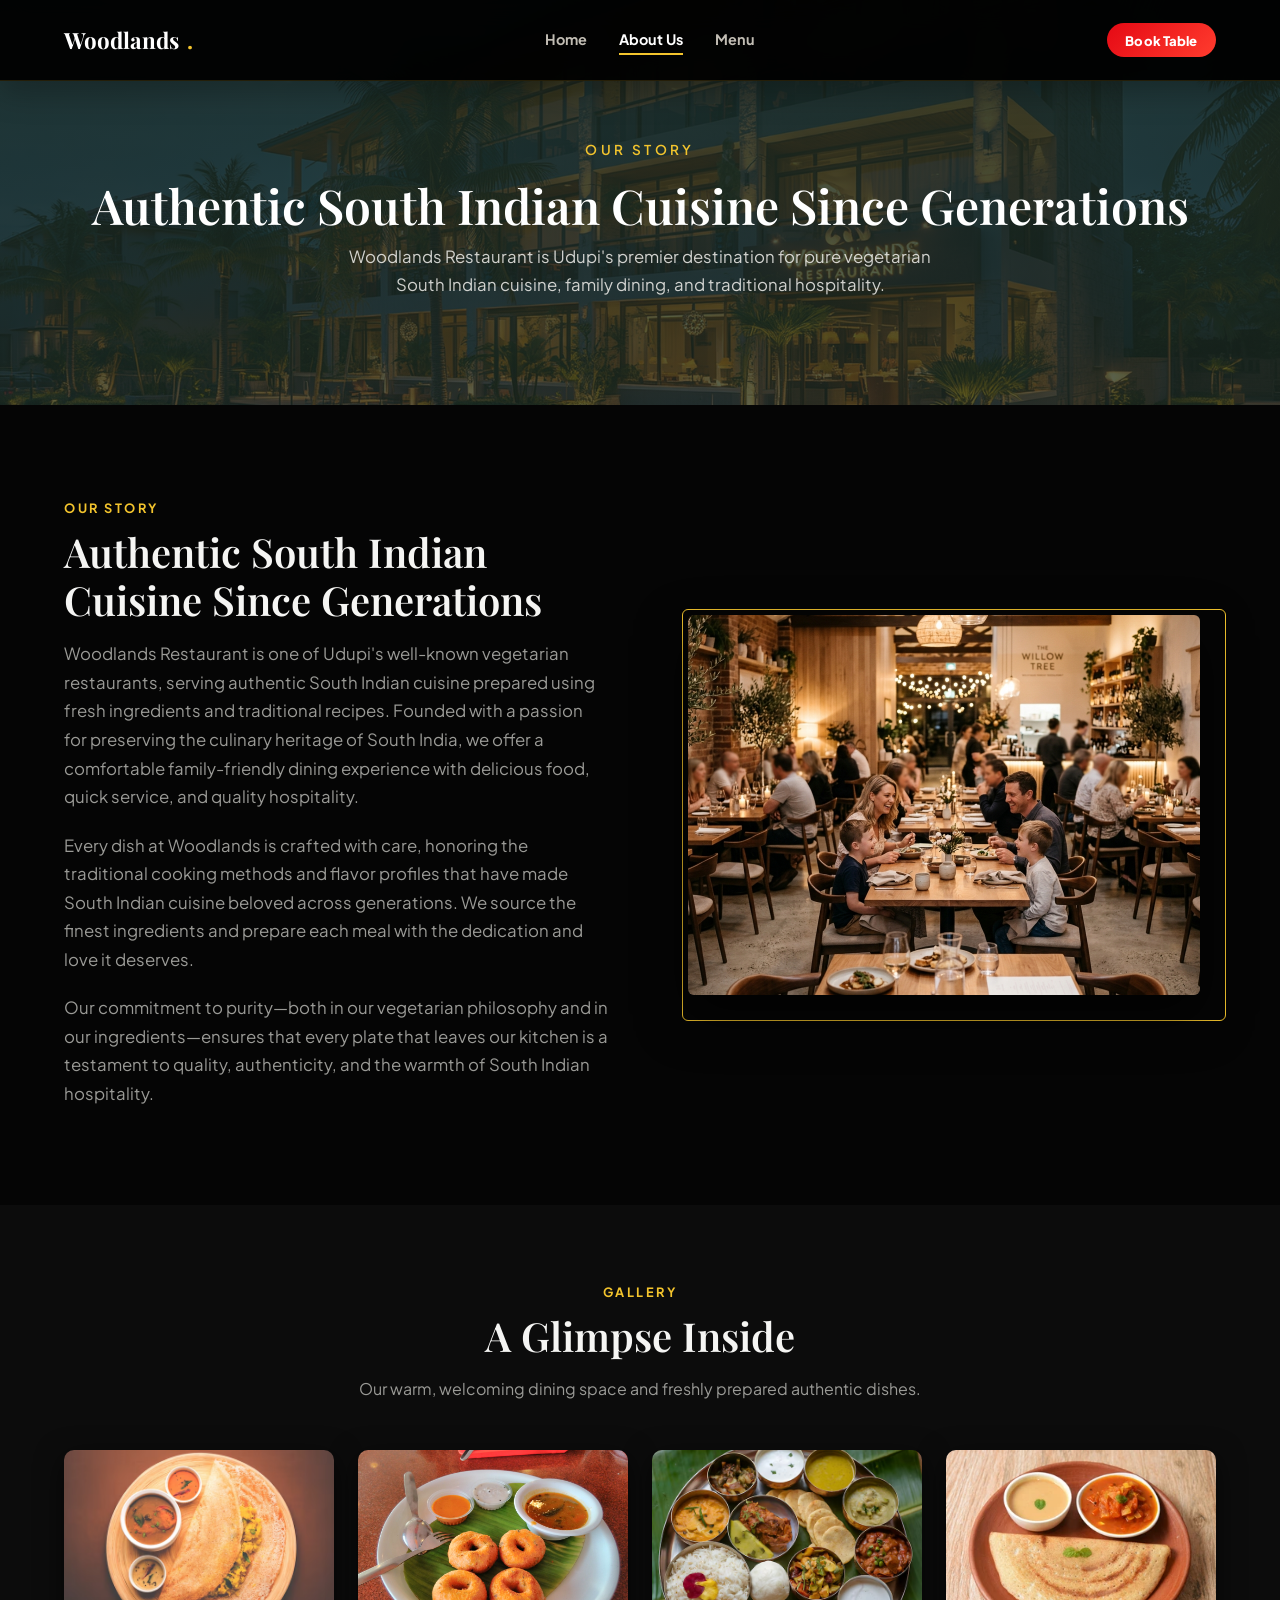
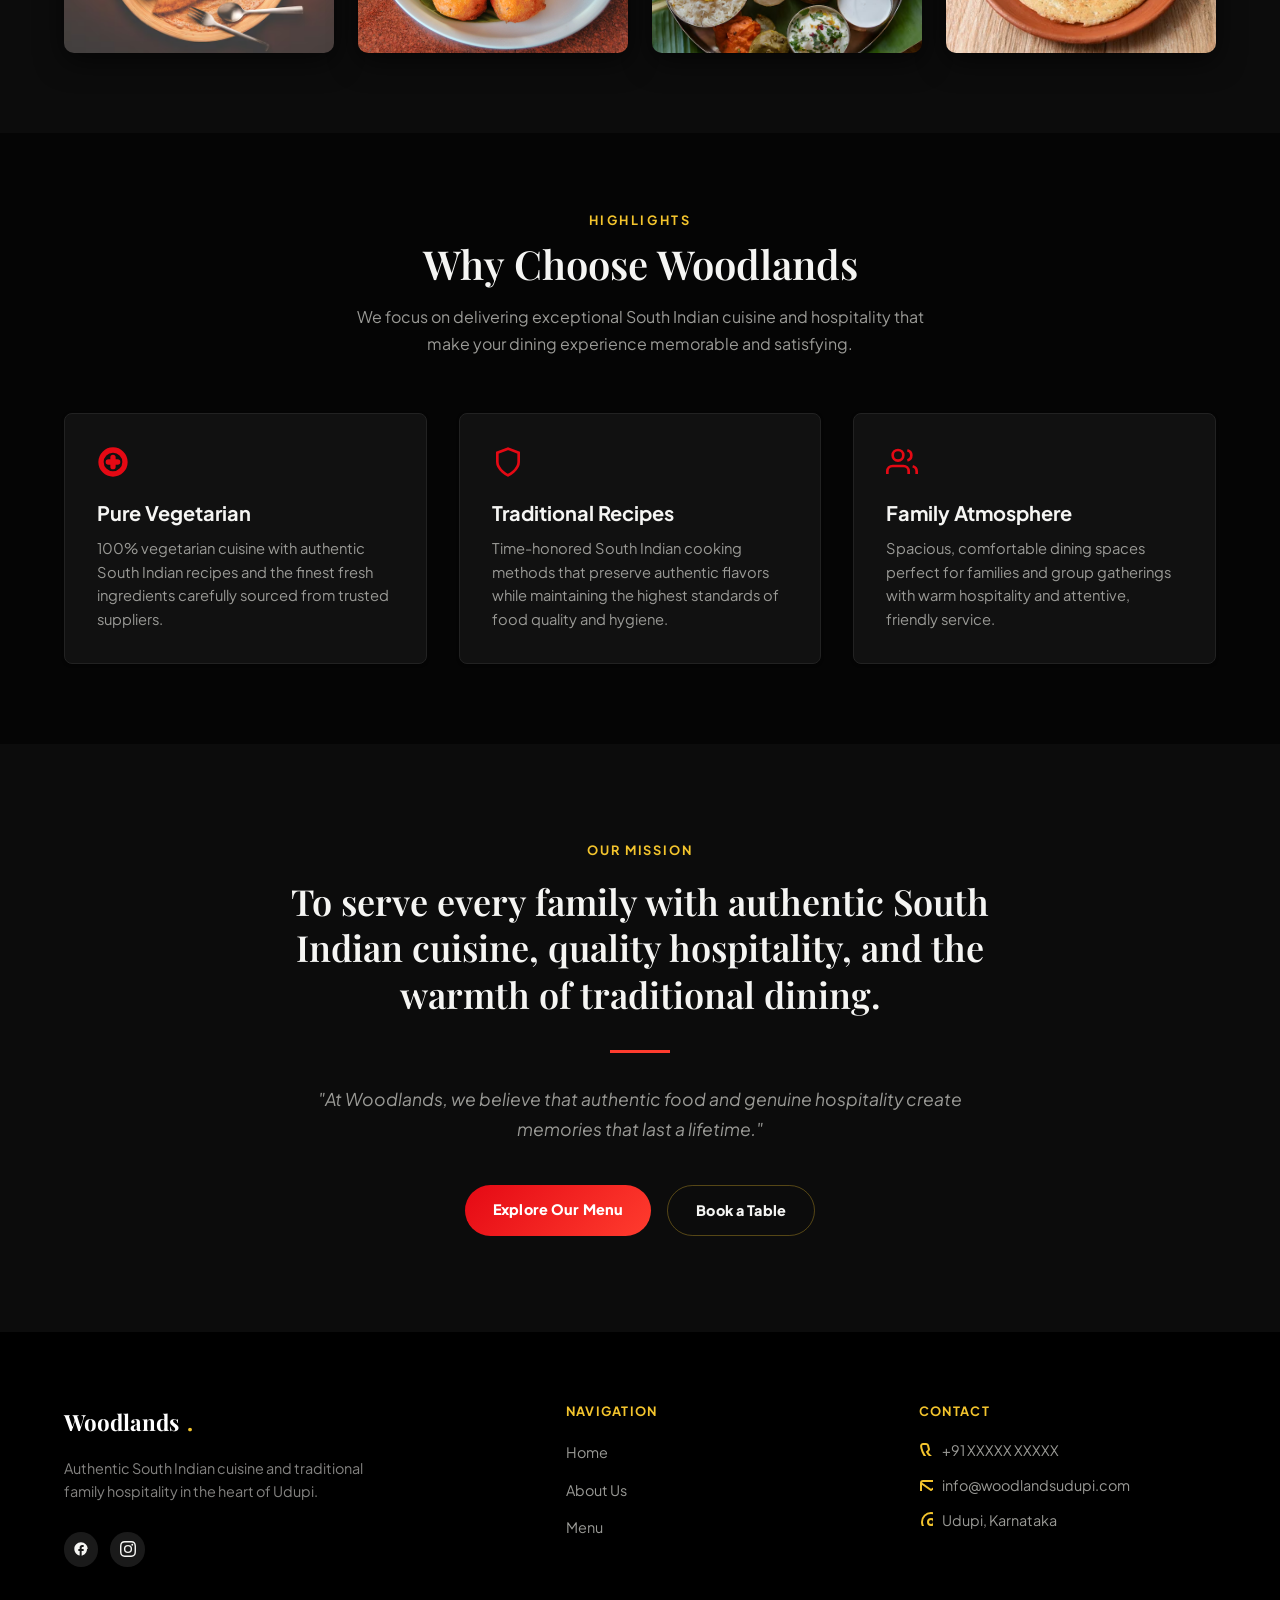
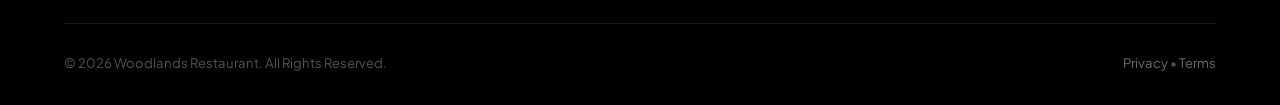
==== commit c47e5a1d: "UI animation, header and other fix" ====
--- a/about.html
+++ b/about.html
@@ -24,6 +24,9 @@
           <li><a href="/menu">Menu</a></li>
         </ul>
       </nav>
+      <div class="header-actions">
+        <button class="btn btn-primary" style="padding:0.55rem 1.15rem;font-size:0.82rem;" onclick="openBookingModal()">Book Table</button>
+      </div>
       <button class="menu-btn" id="menu-btn" aria-label="Toggle navigation">
         <span></span><span></span><span></span>
       </button>
--- a/style.css
+++ b/style.css
@@ -1964,7 +1964,7 @@
 .gallery-card-overlay {
   position: absolute;
   inset: 0;
-  background: rgba(27, 67, 50, 0.85);
+  background: rgba(229, 9, 20, 0.85);
   display: flex;
   flex-direction: column;
   justify-content: center;
@@ -2101,35 +2101,35 @@
    ======================================================================== */
 .dark-theme {
   --bg-primary: #050505;
-  --bg-secondary: #0D0D0D;
+  --bg-secondary: #0C0C0C;
   --bg-dark: #000000;
-  --bg-card: #15110F;
-  --text-primary: #FFF8ED;
-  --text-secondary: #BDB4A6;
-  --text-light: #FFF8ED;
-  --accent-green: #1B4332;
-  --accent-green-hover: #143728;
-  --accent-green-light: rgba(27, 67, 50, 0.12);
-  --accent-terracotta: #C4654A;
-  --accent-terracotta-hover: #A8553D;
+  --bg-card: #111111;
+  --text-primary: #F5F5F3;
+  --text-secondary: #9A9A96;
+  --text-light: #F5F5F3;
+  --accent-green: #E50914;
+  --accent-green-hover: #C2050F;
+  --accent-green-light: rgba(229, 9, 20, 0.12);
+  --accent-terracotta: #FF3C2E;
+  --accent-terracotta-hover: #E02E20;
   --accent-gold: #F3C42D;
   --accent-gold-light: rgba(243, 196, 45, 0.14);
-  --border-color: #1F2E25;
-  --border-dark: #2A1A15;
-  --glass-bg: rgba(5, 5, 5, 0.86);
+  --border-color: #222222;
+  --border-dark: #1A1A1A;
+  --glass-bg: rgba(8, 8, 8, 0.88);
   --glass-border: rgba(243, 196, 45, 0.14);
-  --shadow-xs: 0 1px 3px rgba(0, 0, 0, 0.24);
-  --shadow-sm: 0 8px 22px rgba(0, 0, 0, 0.28);
-  --shadow-md: 0 16px 38px rgba(0, 0, 0, 0.34);
-  --shadow-lg: 0 28px 70px rgba(0, 0, 0, 0.48);
+  --shadow-xs: 0 1px 3px rgba(0, 0, 0, 0.40);
+  --shadow-sm: 0 8px 22px rgba(0, 0, 0, 0.50);
+  --shadow-md: 0 16px 38px rgba(0, 0, 0, 0.60);
+  --shadow-lg: 0 28px 70px rgba(0, 0, 0, 0.72);
 }
 
 /* Dark theme body — only on pages with .dark-theme class (menu page) */
 .dark-theme body,
 body.menu-page {
   background:
-    radial-gradient(circle at 50% 0%, rgba(27, 67, 50, 0.14), transparent 28rem),
-    linear-gradient(180deg, #050A07 0%, #030805 100%);
+    radial-gradient(circle at 50% 0%, rgba(229, 9, 20, 0.10), transparent 28rem),
+    linear-gradient(180deg, #060606 0%, #040404 100%);
   color: var(--text-primary);
 }
 
@@ -2138,100 +2138,90 @@
   color: var(--text-primary);
 }
 
-.dark-theme p,
-.menu-page p,
-.menu-page .menu-info p,
-.menu-page .dish-desc,
-.menu-page .footer-links a,
-.menu-page .footer-contact-list li {
+p,
+.menu-info p,
+.dish-desc,
+.footer-links a,
+.footer-contact-list li {
   color: var(--text-secondary);
 }
 
-.menu-page::-webkit-scrollbar-track { background: #050505; }
-.menu-page::-webkit-scrollbar-thumb { background: #2A3D2F; }
-.menu-page::-webkit-scrollbar-thumb:hover { background: var(--accent-green); }
-
-/* Menu page button overrides */
-.menu-page .btn {
+::-webkit-scrollbar-track { background: #050505; }
+::-webkit-scrollbar-thumb { background: #2A2A2A; }
+::-webkit-scrollbar-thumb:hover { background: var(--accent-green); }
+
+/* Button overrides */
+.btn {
   border-radius: 999px;
   font-weight: 800;
 }
 
-.menu-page .btn-primary {
-  background: linear-gradient(135deg, #1B4332 0%, #2D6A4F 100%);
-  color: #FFF;
-}
-
-.menu-page .btn-primary:hover {
-  background: linear-gradient(135deg, #143728 0%, #1B4332 100%);
-  box-shadow: 0 12px 26px rgba(27, 67, 50, 0.35);
-}
-
-.menu-page .btn-secondary {
+.btn-primary {
+  background: linear-gradient(135deg, var(--accent-green) 0%, var(--accent-terracotta) 100%);
+  color: #FFF;
+}
+
+.btn-primary:hover {
+  background: linear-gradient(135deg, var(--accent-green-hover) 0%, var(--accent-terracotta-hover) 100%);
+  box-shadow: 0 12px 26px rgba(229, 9, 20, 0.35);
+}
+
+.btn-secondary {
   color: var(--text-primary);
   border-color: rgba(243, 196, 45, 0.32);
 }
 
-.menu-page .btn-secondary:hover,
-.menu-page .btn-outline-gold:hover {
+.btn-secondary:hover,
+.btn-outline-gold:hover {
   background: var(--accent-gold);
   border-color: var(--accent-gold);
   color: #060606;
 }
 
-/* Dark header for menu page only */
-.menu-page header,
-.menu-page header.scrolled,
-.dark-header,
-.dark-header.scrolled {
-  background-color: rgba(3, 10, 5, 0.94);
+/* Header */
+header,
+header.scrolled {
+  background-color: rgba(0, 0, 0, 0.94);
   border-bottom: 1px solid rgba(243, 196, 45, 0.14);
   box-shadow: 0 10px 32px rgba(0, 0, 0, 0.28);
 }
 
-.menu-page .nav-wrapper {
+.nav-wrapper {
   height: 5rem;
 }
 
-.dark-header .logo,
-.menu-page .logo {
+.logo {
   color: #FFF !important;
 }
 
-.menu-page .logo span,
-.dark-header .logo span {
+.logo span {
   color: var(--accent-gold);
 }
 
-.dark-header .nav-links a,
-.menu-page .nav-links a {
+.nav-links a {
   color: rgba(255, 248, 237, 0.76) !important;
   font-weight: 700;
 }
 
-.dark-header .nav-links a::after,
-.menu-page .nav-links a::after {
+.nav-links a::after {
   background: var(--accent-gold);
 }
 
-.dark-header .nav-links a:hover,
-.dark-header .nav-links a.active,
-.menu-page .nav-links a:hover,
-.menu-page .nav-links a.active {
+.nav-links a:hover,
+.nav-links a.active {
   color: #FFF !important;
 }
 
-.menu-page .menu-btn span,
-.dark-menu-btn span {
+.menu-btn span {
   background: #FFF !important;
 }
 
 /* ============================================================
-   HERO SECTION — Woodlands green brand overlay
+   HERO SECTION — Woodlands black brand overlay
    ============================================================ */
 .hero {
   background-image:
-    linear-gradient(to right, rgba(27, 43, 34, 0.9) 0%, rgba(27, 43, 34, 0.55) 60%, rgba(27, 43, 34, 0.25) 100%),
+    linear-gradient(to right, rgba(0, 0, 0, 0.9) 0%, rgba(0, 0, 0, 0.55) 60%, rgba(0, 0, 0, 0.25) 100%),
     url('assets/hero.png');
   background-size: cover;
   background-position: center center;
@@ -2242,22 +2232,22 @@
 
 .about-hero {
   background-image:
-    linear-gradient(180deg, rgba(27, 43, 34, 0.88), rgba(27, 43, 34, 0.72));
-  background-color: #1B2A22;
-}
-
-/* Dark dish cards — scoped to menu page */
-.menu-page .menu-card,
-.menu-page .dish-card,
-.menu-page .amenity-card,
-.menu-page .about-highlights-grid > div {
-  background: linear-gradient(180deg, #0F1A13 0%, #0A0F0C 100%) !important;
+    linear-gradient(180deg, rgba(0, 0, 0, 0.88), rgba(0, 0, 0, 0.72));
+  background-color: #050505;
+}
+
+/* Dark dish cards */
+.menu-card,
+.dish-card,
+.amenity-card,
+.about-highlights-grid > div {
+  background: linear-gradient(180deg, #111111 0%, #050505 100%) !important;
   border-color: rgba(243, 196, 45, 0.15) !important;
   box-shadow: var(--shadow-sm);
 }
 
-.menu-page .menu-card:hover,
-.menu-page .dish-card:hover {
+.menu-card:hover,
+.dish-card:hover {
   border-color: rgba(243, 196, 45, 0.50) !important;
   box-shadow: var(--shadow-md);
 }
@@ -2281,7 +2271,7 @@
 .amenity-icon,
 .location-details-panel h4,
 .map-caption {
-  color: var(--accent-green) !important;
+  color: var(--accent-gold) !important;
 }
 
 .menu-badge,
@@ -2359,7 +2349,7 @@
 }
 
 .menu-page .social-icon {
-  background: #111D15;
+  background: #222222;
 }
 
 /* Menu showcase */
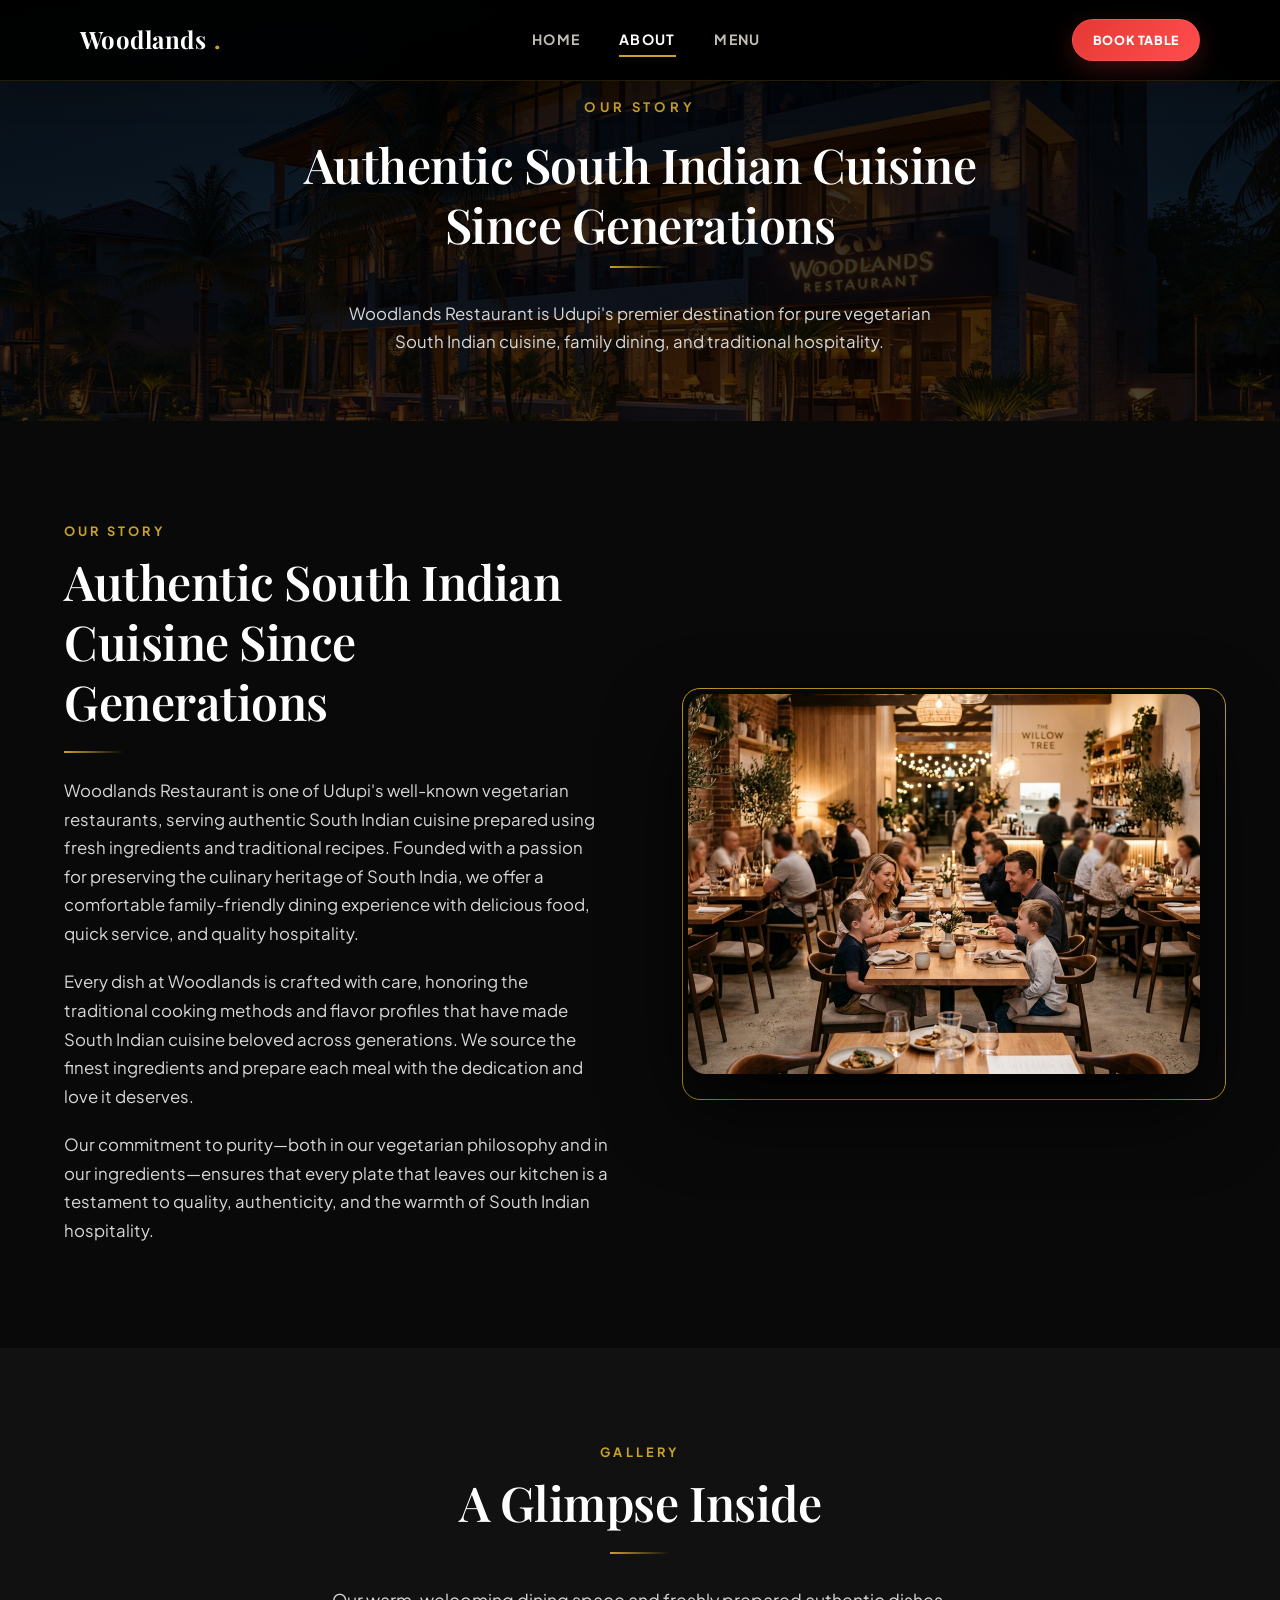
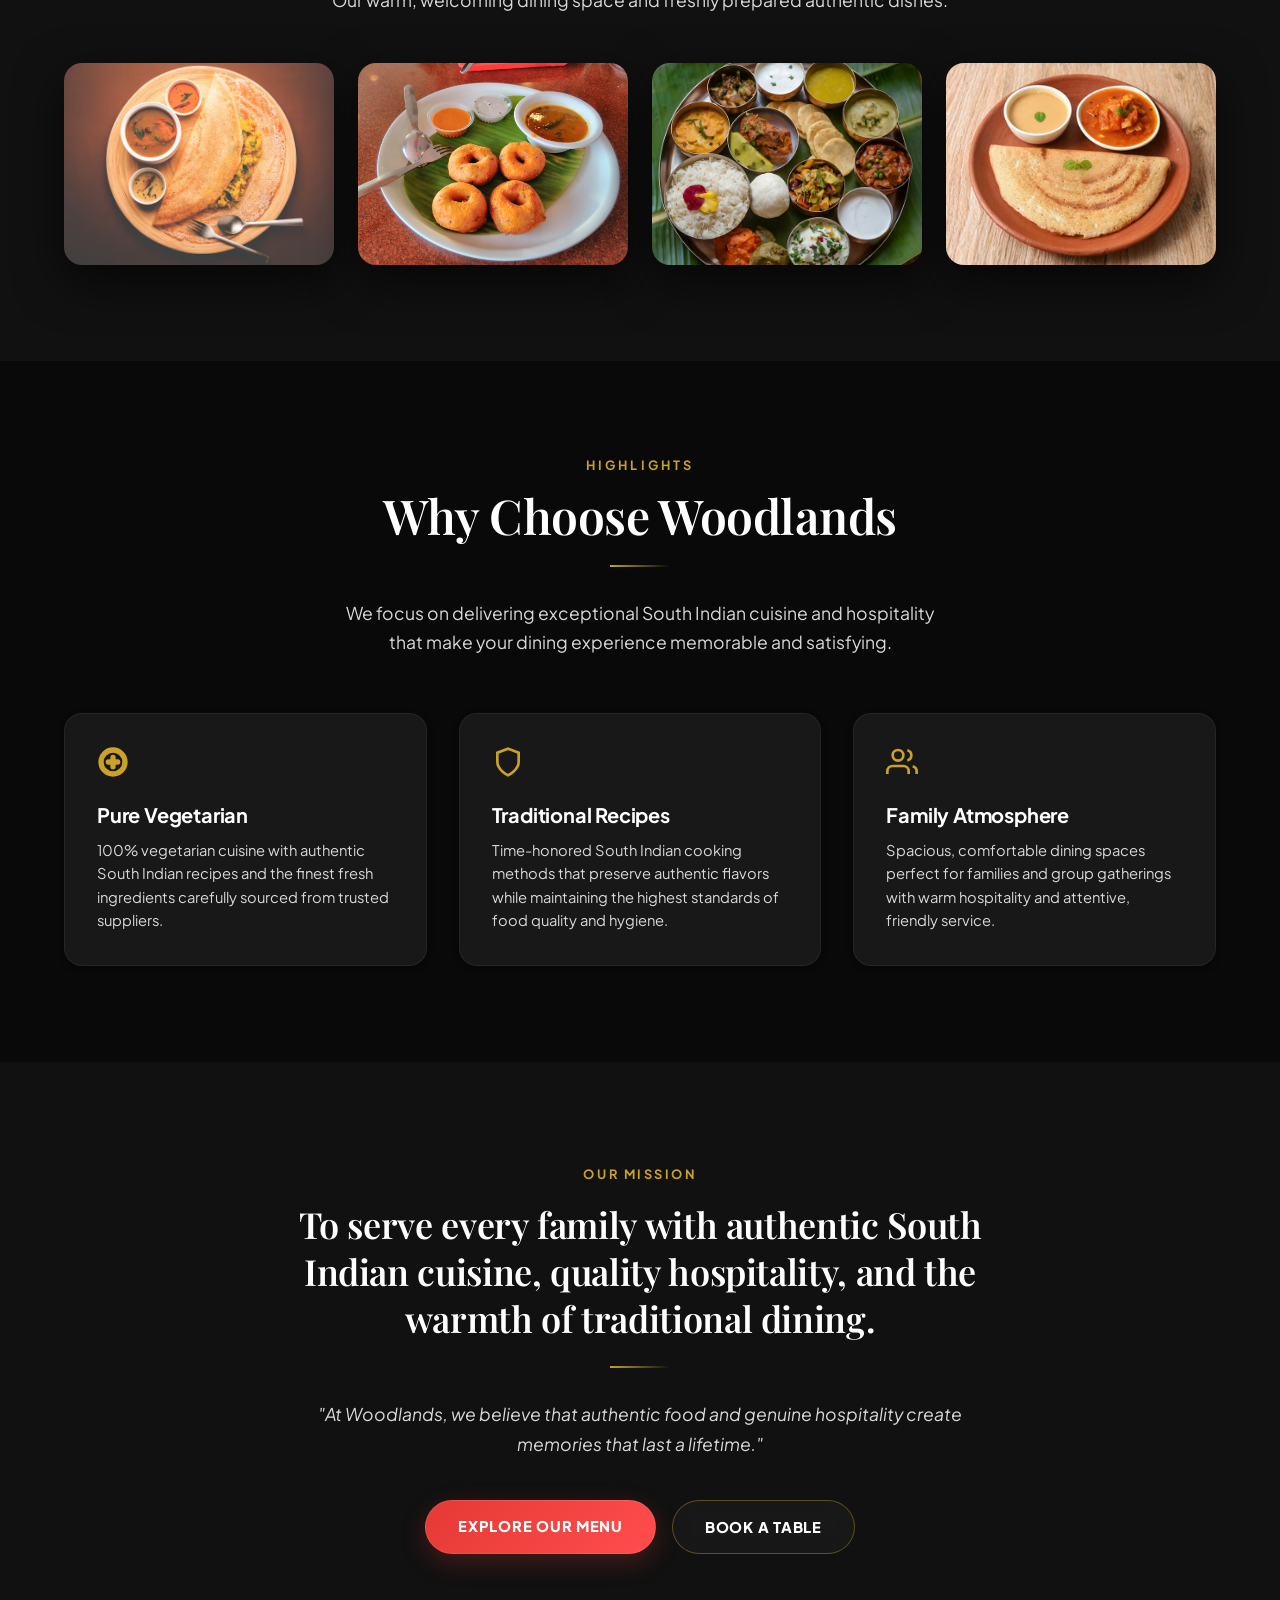
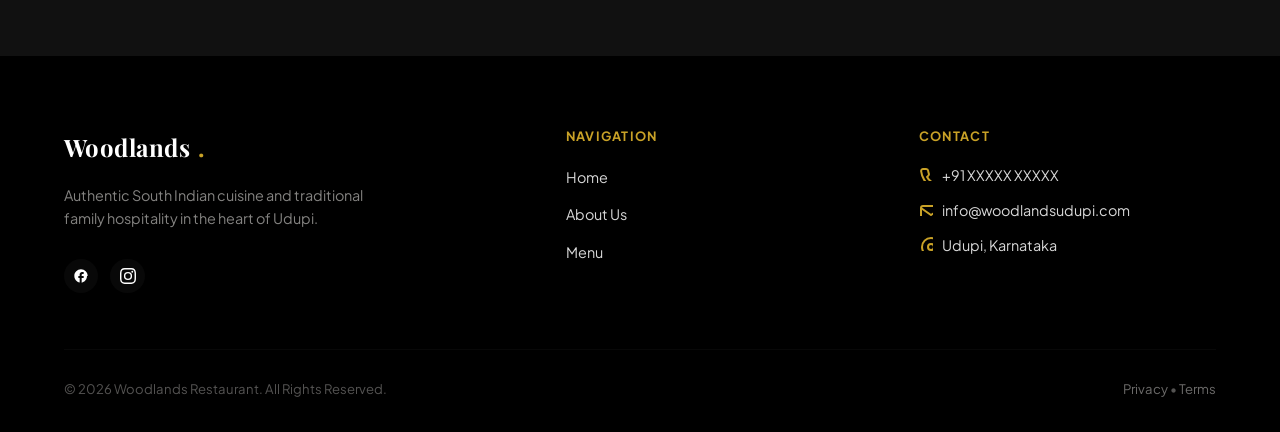
==== commit 22d59d37: "UI upgrade" ====
--- a/about.html
+++ b/about.html
@@ -10,8 +10,21 @@
 </head>
 <body class="about-page">
 
+  <!-- ==================== PREMIUM LOADING SCREEN ==================== -->
+  <div class="loading-screen" id="loading-screen">
+    <div class="loading-logo">Woodlands<span>.</span></div>
+    <div class="loading-bar"></div>
+  </div>
+
+  <!-- ==================== SCROLL PROGRESS ==================== -->
+  <div class="scroll-progress" id="scroll-progress"></div>
+
   <!-- Page transition overlay -->
   <div class="page-transition-overlay" id="page-transition-overlay"></div>
+
+  <!-- ==================== CUSTOM CURSOR (desktop) ==================== -->
+  <div class="cursor-dot" id="cursor-dot"></div>
+  <div class="cursor-ring" id="cursor-ring"></div>
 
   <!-- ==================== HEADER ==================== -->
   <header id="header">
@@ -20,12 +33,12 @@
       <nav>
         <ul class="nav-links" id="nav-links">
           <li><a href="/">Home</a></li>
-          <li><a href="/about" class="active">About Us</a></li>
+          <li><a href="/about" class="active">About</a></li>
           <li><a href="/menu">Menu</a></li>
         </ul>
       </nav>
       <div class="header-actions">
-        <button class="btn btn-primary" style="padding:0.55rem 1.15rem;font-size:0.82rem;" onclick="openBookingModal()">Book Table</button>
+        <button class="btn btn-primary" onclick="openBookingModal()">Book Table</button>
       </div>
       <button class="menu-btn" id="menu-btn" aria-label="Toggle navigation">
         <span></span><span></span><span></span>
@@ -35,10 +48,8 @@
 
   <!-- ==================== HERO ==================== -->
   <section style="
-    background-image: linear-gradient(to bottom, rgba(27,43,34,0.88), rgba(27,43,34,0.70)), url('assets/hero.png');
-    background-size: cover;
-    background-position: center;
-    background-repeat: no-repeat;
+    position: relative;
+    overflow: hidden;
     min-height: 45vh;
     display: flex;
     align-items: center;
@@ -48,29 +59,33 @@
     padding-top: 6rem;
     padding-bottom: 4rem;
   ">
-    <div class="container">
-      <div class="reveal-on-scroll">
-        <span class="hero-subtitle" style="color: var(--accent-gold); letter-spacing: 0.25em; text-transform: uppercase; font-size: 0.85rem; font-weight: 600; display: block; margin-bottom: 1rem;">Our Story</span>
-        <h1 style="font-size: 3rem; color: #FFF; margin-bottom: 0.5rem;">Authentic South Indian Cuisine Since Generations</h1>
-        <p style="color: rgba(240, 238, 235, 0.85); max-width: 600px; margin: 0 auto; font-size: 1.05rem;">Woodlands Restaurant is Udupi's premier destination for pure vegetarian South Indian cuisine, family dining, and traditional hospitality.</p>
+    <div style="position:absolute;inset:0;background:url('assets/hero.png') center/cover no-repeat;transform:scale(1.05);animation:heroZoom 20s ease-in-out infinite alternate;z-index:0;"></div>
+    <div style="position:absolute;inset:0;background:linear-gradient(to bottom, rgba(0,0,0,0.88), rgba(0,0,0,0.70));z-index:1;"></div>
+    <div class="container" style="position:relative;z-index:2;">
+      <div class="reveal">
+        <span style="color: var(--accent-gold); letter-spacing: 0.3em; text-transform: uppercase; font-size: 0.82rem; font-weight: 700; display: block; margin-bottom: 1rem;">Our Story</span>
+        <h1 style="font-size: clamp(2rem, 5vw, 3rem); color: #FFF; margin-bottom: 0.75rem;">Authentic South Indian Cuisine<br>Since Generations</h1>
+        <div class="section-divider"></div>
+        <p style="color: var(--text-secondary); max-width: 600px; margin: 0 auto; font-size: clamp(0.9rem, 2vw, 1.05rem); line-height: 1.7;">Woodlands Restaurant is Udupi's premier destination for pure vegetarian South Indian cuisine, family dining, and traditional hospitality.</p>
       </div>
     </div>
   </section>
 
   <!-- ==================== OUR STORY ==================== -->
-  <section class="about-story" style="background: var(--bg-primary);">
+  <section class="about-story" style="background: var(--bg-primary); padding: clamp(4rem, 8vw, 7rem) 0;">
     <div class="container">
       <div class="about-grid" style="display: grid; grid-template-columns: 1fr 1fr; gap: 4rem; align-items: center;">
-        <div class="reveal-on-scroll">
+        <div class="reveal">
           <h2><span>Our Story</span>Authentic South Indian Cuisine Since Generations</h2>
-          <p style="margin-bottom: 1.25rem; font-size: 1.05rem; line-height: 1.7;">Woodlands Restaurant is one of Udupi's well-known vegetarian restaurants, serving authentic South Indian cuisine prepared using fresh ingredients and traditional recipes. Founded with a passion for preserving the culinary heritage of South India, we offer a comfortable family-friendly dining experience with delicious food, quick service, and quality hospitality.</p>
-          <p style="margin-bottom: 1.25rem; font-size: 1.05rem; line-height: 1.7;">Every dish at Woodlands is crafted with care, honoring the traditional cooking methods and flavor profiles that have made South Indian cuisine beloved across generations. We source the finest ingredients and prepare each meal with the dedication and love it deserves.</p>
-          <p style="font-size: 1.05rem; line-height: 1.7;">Our commitment to purity—both in our vegetarian philosophy and in our ingredients—ensures that every plate that leaves our kitchen is a testament to quality, authenticity, and the warmth of South Indian hospitality.</p>
-        </div>
-        <div class="reveal-on-scroll delay-1">
+          <div class="section-divider" style="margin: 0 0 1.5rem;"></div>
+          <p style="margin-bottom: 1.25rem; font-size: 1.05rem; line-height: 1.7; color: var(--text-secondary);">Woodlands Restaurant is one of Udupi's well-known vegetarian restaurants, serving authentic South Indian cuisine prepared using fresh ingredients and traditional recipes. Founded with a passion for preserving the culinary heritage of South India, we offer a comfortable family-friendly dining experience with delicious food, quick service, and quality hospitality.</p>
+          <p style="margin-bottom: 1.25rem; font-size: 1.05rem; line-height: 1.7; color: var(--text-secondary);">Every dish at Woodlands is crafted with care, honoring the traditional cooking methods and flavor profiles that have made South Indian cuisine beloved across generations. We source the finest ingredients and prepare each meal with the dedication and love it deserves.</p>
+          <p style="font-size: 1.05rem; line-height: 1.7; color: var(--text-secondary);">Our commitment to purity—both in our vegetarian philosophy and in our ingredients—ensures that every plate that leaves our kitchen is a testament to quality, authenticity, and the warmth of South Indian hospitality.</p>
+        </div>
+        <div class="reveal-right stagger-2">
           <div style="position: relative; padding: 1rem;">
-            <div style="position: absolute; inset: 0; border: 1.5px solid var(--accent-gold); transform: translate(10px, 10px); border-radius: 6px; pointer-events: none; z-index: 1;"></div>
-            <img src="assets/dining.png" alt="Woodlands Restaurant Family Dining" loading="lazy" width="600" height="380" style="width: 100%; height: 380px; object-fit: cover; border-radius: 6px; position: relative; z-index: 2; box-shadow: var(--shadow-lg);">
+            <div style="position: absolute; inset: 0; border: 1.5px solid var(--accent-gold); transform: translate(10px, 10px); border-radius: 18px; pointer-events: none; z-index: 1;"></div>
+            <img src="assets/dining.png" alt="Woodlands Restaurant Family Dining" loading="lazy" width="600" height="380" style="width: 100%; height: 380px; object-fit: cover; border-radius: 18px; position: relative; z-index: 2; box-shadow: var(--shadow-lg);">
           </div>
         </div>
       </div>
@@ -78,23 +93,24 @@
   </section>
 
   <!-- ==================== GALLERY STRIP ==================== -->
-  <section style="background: var(--bg-secondary); padding: 5rem 0;">
-    <div class="container">
-      <div style="text-align: center; margin-bottom: 3rem;" class="reveal-on-scroll">
+  <section style="background: var(--bg-secondary); padding: clamp(4rem, 8vw, 6rem) 0;">
+    <div class="container">
+      <div style="text-align: center; margin-bottom: 3rem;" class="reveal">
         <h2><span>Gallery</span>A Glimpse Inside</h2>
-        <p>Our warm, welcoming dining space and freshly prepared authentic dishes.</p>
-      </div>
-      <div style="display: grid; grid-template-columns: repeat(auto-fit, minmax(260px, 1fr)); gap: 1.5rem;" class="reveal-on-scroll delay-1">
-        <div style="border-radius: 10px; overflow: hidden; box-shadow: var(--shadow-md); aspect-ratio: 4/3;">
+        <div class="section-divider"></div>
+        <p style="color: var(--text-secondary);">Our warm, welcoming dining space and freshly prepared authentic dishes.</p>
+      </div>
+      <div style="display: grid; grid-template-columns: repeat(auto-fit, minmax(260px, 1fr)); gap: 1.5rem;">
+        <div class="reveal-scale stagger-1" style="border-radius: 18px; overflow: hidden; box-shadow: var(--shadow-md); aspect-ratio: 4/3; transition: transform 0.5s var(--ease-out);" onmouseenter="this.style.transform='scale(1.03)'" onmouseleave="this.style.transform='scale(1)'">
           <img src="assets/Masala_Dosa.png" alt="Masala Dosa" loading="lazy" width="400" height="300" style="width:100%; height:100%; object-fit:cover;">
         </div>
-        <div style="border-radius: 10px; overflow: hidden; box-shadow: var(--shadow-md); aspect-ratio: 4/3;">
+        <div class="reveal-scale stagger-2" style="border-radius: 18px; overflow: hidden; box-shadow: var(--shadow-md); aspect-ratio: 4/3; transition: transform 0.5s var(--ease-out);" onmouseenter="this.style.transform='scale(1.03)'" onmouseleave="this.style.transform='scale(1)'">
           <img src="assets/Medu_Vada.png" alt="Medu Vada" loading="lazy" width="400" height="300" style="width:100%; height:100%; object-fit:cover;">
         </div>
-        <div style="border-radius: 10px; overflow: hidden; box-shadow: var(--shadow-md); aspect-ratio: 4/3;">
+        <div class="reveal-scale stagger-3" style="border-radius: 18px; overflow: hidden; box-shadow: var(--shadow-md); aspect-ratio: 4/3; transition: transform 0.5s var(--ease-out);" onmouseenter="this.style.transform='scale(1.03)'" onmouseleave="this.style.transform='scale(1)'">
           <img src="assets/South_Indian_Meals.png" alt="South Indian Meals" loading="lazy" width="400" height="300" style="width:100%; height:100%; object-fit:cover;">
         </div>
-        <div style="border-radius: 10px; overflow: hidden; box-shadow: var(--shadow-md); aspect-ratio: 4/3;">
+        <div class="reveal-scale stagger-4" style="border-radius: 18px; overflow: hidden; box-shadow: var(--shadow-md); aspect-ratio: 4/3; transition: transform 0.5s var(--ease-out);" onmouseenter="this.style.transform='scale(1.03)'" onmouseleave="this.style.transform='scale(1)'">
           <img src="assets/Ghee_Roast_Dosa.png" alt="Ghee Roast Dosa" loading="lazy" width="400" height="300" style="width:100%; height:100%; object-fit:cover;">
         </div>
       </div>
@@ -102,48 +118,49 @@
   </section>
 
   <!-- ==================== WHY CHOOSE US ==================== -->
-  <section class="about-choose" style="background: var(--bg-primary); padding: 5rem 0;">
-    <div class="container">
-      <div style="text-align: center; max-width: 600px; margin: 0 auto 3.5rem;" class="reveal-on-scroll">
+  <section class="about-choose" style="background: var(--bg-primary); padding: clamp(4rem, 8vw, 6rem) 0;">
+    <div class="container">
+      <div style="text-align: center; max-width: 600px; margin: 0 auto 3.5rem;" class="reveal">
         <h2><span>Highlights</span>Why Choose Woodlands</h2>
-        <p>We focus on delivering exceptional South Indian cuisine and hospitality that make your dining experience memorable and satisfying.</p>
-      </div>
-
-      <div style="display: grid; grid-template-columns: repeat(auto-fit, minmax(260px, 1fr)); gap: 2rem;" class="reveal-on-scroll delay-1">
-        <div style="background: var(--bg-card); padding: 2rem; border-radius: 8px; border: 1px solid var(--border-color); box-shadow: var(--shadow-xs);">
-          <div style="color: var(--accent-green); margin-bottom: 1rem;">
+        <div class="section-divider"></div>
+        <p style="color: var(--text-secondary);">We focus on delivering exceptional South Indian cuisine and hospitality that make your dining experience memorable and satisfying.</p>
+      </div>
+
+      <div style="display: grid; grid-template-columns: repeat(auto-fit, minmax(280px, 1fr)); gap: 2rem;">
+        <div class="reveal stagger-1" style="background: var(--bg-card); padding: 2rem; border-radius: 18px; border: 1px solid var(--border-color); box-shadow: var(--shadow-xs); transition: all 0.4s var(--ease-out);" onmouseenter="this.style.borderColor='rgba(201,162,39,0.25)';this.style.transform='translateY(-5px)'" onmouseleave="this.style.borderColor='var(--border-color)';this.style.transform='translateY(0)'">
+          <div style="color: var(--accent-gold); margin-bottom: 1rem;">
             <svg width="32" height="32" viewBox="0 0 24 24" fill="none" stroke="currentColor" stroke-width="2"><path d="M12 2a10 10 0 1 0 10 10A10 10 0 0 0 12 2zm0 18a8 8 0 1 1 8-8 8 8 0 0 1-8 8zm3.5-9H13V8.5a1 1 0 0 0-2 0V11H8.5a1 1 0 0 0 0 2H11v2.5a1 1 0 0 0 2 0V13h2.5a1 1 0 0 0 0-2z"/></svg>
           </div>
-          <h3 style="font-size: 1.25rem; font-family: var(--font-body); font-weight: 700; margin-bottom: 0.75rem;">Pure Vegetarian</h3>
-          <p style="font-size: 0.92rem; line-height: 1.6;">100% vegetarian cuisine with authentic South Indian recipes and the finest fresh ingredients carefully sourced from trusted suppliers.</p>
-        </div>
-
-        <div style="background: var(--bg-card); padding: 2rem; border-radius: 8px; border: 1px solid var(--border-color); box-shadow: var(--shadow-xs);">
-          <div style="color: var(--accent-green); margin-bottom: 1rem;">
+          <h3 style="font-size: 1.25rem; font-family: var(--font-body); font-weight: 700; margin-bottom: 0.75rem; color: var(--text-primary);">Pure Vegetarian</h3>
+          <p style="font-size: 0.92rem; line-height: 1.6; color: var(--text-secondary);">100% vegetarian cuisine with authentic South Indian recipes and the finest fresh ingredients carefully sourced from trusted suppliers.</p>
+        </div>
+
+        <div class="reveal stagger-2" style="background: var(--bg-card); padding: 2rem; border-radius: 18px; border: 1px solid var(--border-color); box-shadow: var(--shadow-xs); transition: all 0.4s var(--ease-out);" onmouseenter="this.style.borderColor='rgba(201,162,39,0.25)';this.style.transform='translateY(-5px)'" onmouseleave="this.style.borderColor='var(--border-color)';this.style.transform='translateY(0)'">
+          <div style="color: var(--accent-gold); margin-bottom: 1rem;">
             <svg width="32" height="32" viewBox="0 0 24 24" fill="none" stroke="currentColor" stroke-width="2"><path d="M12 22s8-4 8-10V5l-8-3-8 3v7c0 6 8 10 8 10z"/></svg>
           </div>
-          <h3 style="font-size: 1.25rem; font-family: var(--font-body); font-weight: 700; margin-bottom: 0.75rem;">Traditional Recipes</h3>
-          <p style="font-size: 0.92rem; line-height: 1.6;">Time-honored South Indian cooking methods that preserve authentic flavors while maintaining the highest standards of food quality and hygiene.</p>
-        </div>
-
-        <div style="background: var(--bg-card); padding: 2rem; border-radius: 8px; border: 1px solid var(--border-color); box-shadow: var(--shadow-xs);">
-          <div style="color: var(--accent-green); margin-bottom: 1rem;">
+          <h3 style="font-size: 1.25rem; font-family: var(--font-body); font-weight: 700; margin-bottom: 0.75rem; color: var(--text-primary);">Traditional Recipes</h3>
+          <p style="font-size: 0.92rem; line-height: 1.6; color: var(--text-secondary);">Time-honored South Indian cooking methods that preserve authentic flavors while maintaining the highest standards of food quality and hygiene.</p>
+        </div>
+
+        <div class="reveal stagger-3" style="background: var(--bg-card); padding: 2rem; border-radius: 18px; border: 1px solid var(--border-color); box-shadow: var(--shadow-xs); transition: all 0.4s var(--ease-out);" onmouseenter="this.style.borderColor='rgba(201,162,39,0.25)';this.style.transform='translateY(-5px)'" onmouseleave="this.style.borderColor='var(--border-color)';this.style.transform='translateY(0)'">
+          <div style="color: var(--accent-gold); margin-bottom: 1rem;">
             <svg width="32" height="32" viewBox="0 0 24 24" fill="none" stroke="currentColor" stroke-width="2"><path d="M17 21v-2a4 4 0 0 0-4-4H5a4 4 0 0 0-4 4v2"/><circle cx="9" cy="7" r="4"/><path d="M23 21v-2a4 4 0 0 0-3-3.87"/><path d="M16 3.13a4 4 0 0 1 0 7.75"/></svg>
           </div>
-          <h3 style="font-size: 1.25rem; font-family: var(--font-body); font-weight: 700; margin-bottom: 0.75rem;">Family Atmosphere</h3>
-          <p style="font-size: 0.92rem; line-height: 1.6;">Spacious, comfortable dining spaces perfect for families and group gatherings with warm hospitality and attentive, friendly service.</p>
+          <h3 style="font-size: 1.25rem; font-family: var(--font-body); font-weight: 700; margin-bottom: 0.75rem; color: var(--text-primary);">Family Atmosphere</h3>
+          <p style="font-size: 0.92rem; line-height: 1.6; color: var(--text-secondary);">Spacious, comfortable dining spaces perfect for families and group gatherings with warm hospitality and attentive, friendly service.</p>
         </div>
       </div>
     </div>
   </section>
 
   <!-- ==================== VISION ==================== -->
-  <section class="about-vision" style="background: var(--bg-secondary); padding: 6rem 0; text-align: center;">
-    <div class="container reveal-on-scroll">
+  <section class="about-vision" style="background: var(--bg-secondary); padding: clamp(4rem, 8vw, 7rem) 0; text-align: center;">
+    <div class="container reveal">
       <div style="max-width: 700px; margin: 0 auto;">
-        <span style="font-size: 0.8rem; font-weight: 700; text-transform: uppercase; letter-spacing: 0.15em; color: var(--accent-gold); display: block; margin-bottom: 1rem;">Our Mission</span>
-        <h2 style="font-size: 2.25rem; margin-bottom: 1.5rem; line-height: 1.3;">To serve every family with authentic South Indian cuisine, quality hospitality, and the warmth of traditional dining.</h2>
-        <div style="width: 60px; height: 3px; background: var(--accent-terracotta); margin: 2rem auto;"></div>
+        <span style="font-size: 0.8rem; font-weight: 700; text-transform: uppercase; letter-spacing: 0.2em; color: var(--accent-gold); display: block; margin-bottom: 1rem;">Our Mission</span>
+        <h2 style="font-size: clamp(1.5rem, 4vw, 2.25rem); margin-bottom: 1.5rem; line-height: 1.3; color: var(--text-primary);">To serve every family with authentic South Indian cuisine, quality hospitality, and the warmth of traditional dining.</h2>
+        <div class="section-divider"></div>
         <p style="font-size: 1.1rem; font-style: italic; color: var(--text-secondary); line-height: 1.7;">"At Woodlands, we believe that authentic food and genuine hospitality create memories that last a lifetime."</p>
         <div style="margin-top: 2.5rem; display: flex; justify-content: center; gap: 1rem; flex-wrap: wrap;">
           <a href="/menu" class="btn btn-primary">Explore Our Menu</a>
@@ -188,6 +205,11 @@
       </div>
     </div>
   </footer>
+
+  <!-- ==================== BACK TO TOP ==================== -->
+  <button class="back-to-top" id="back-to-top" aria-label="Back to top">
+    <svg width="20" height="20" fill="none" stroke="currentColor" stroke-width="2.5"><polyline points="5 12 10 7 15 12"/></svg>
+  </button>
 
   <!-- ==================== BOOK TABLE MODAL ==================== -->
   <div class="booking-modal-overlay" id="booking-modal-overlay" role="dialog" aria-modal="true" aria-labelledby="booking-modal-title">
--- a/style.css
+++ b/style.css
@@ -7,46 +7,55 @@
 /* Google Fonts Import */
 @import url('https://fonts.googleapis.com/css2?family=Playfair+Display:ital,wght@0,400..900;1,400..900&family=Plus+Jakarta+Sans:ital,wght@0,200..800;1,200..800&display=swap');
 
-/* ========================================================================
-   COLOR SYSTEM & DESIGN TOKENS
-   Full black theme — red buttons, white/grey/yellow text, pure black backgrounds
-   ======================================================================== */
 :root {
-  /* Black backgrounds */
-  --bg-primary:    #050505;
-  --bg-secondary:  #0C0C0C;
-  --bg-dark:       #000000;
-  --bg-card:       #111111;
-
-  /* Text: white / light-grey / yellow-gold */
-  --text-primary:   #F5F5F3;
-  --text-secondary: #9A9A96;
-  --text-light:     #F5F5F3;
-
-  /* Accent: RED buttons, GOLD labels */
-  --accent-green:         #E50914;   /* red — used for primary buttons */
-  --accent-green-hover:   #C2050F;
-  --accent-green-light:   rgba(229, 9, 20, 0.12);
-  --accent-terracotta:    #FF3C2E;
-  --accent-terracotta-hover: #E02E20;
-  --accent-gold:          #F3C42D;   /* yellow-gold — prices, labels, highlights */
-  --accent-gold-light:    rgba(243, 196, 45, 0.14);
-
-  /* Borders & surfaces */
-  --border-color: #222222;
-  --border-dark:  #1A1A1A;
-  --glass-bg:     rgba(8, 8, 8, 0.88);
-  --glass-border: rgba(243, 196, 45, 0.14);
+  /* Dark Luxury Backgrounds */
+  --bg-primary: #090909;
+  --bg-secondary: #111111;
+  --bg-dark: #000000;
+  --bg-card: #181818;
+
+  /* Typography Colors */
+  --text-primary: #FFFFFF;
+  --text-secondary: #D8D8D8;
+  --text-muted: #9B9B9B;
+  --text-light: #FFFFFF;
+
+  /* Luxury Accents (Red & Gold) */
+  --accent-green: #E53935;
+  /* Michelin red for primary actions */
+  --accent-green-hover: #D32F2F;
+  --accent-green-light: rgba(229, 57, 53, 0.12);
+  --accent-terracotta: #FF4D4D;
+  --accent-terracotta-hover: #E03333;
+  --accent-gold: #C9A227;
+  /* Classic luxury gold */
+  --accent-gold-hover: #E0B84C;
+  --accent-gold-light: rgba(201, 162, 39, 0.14);
+
+  /* Borders & Glassmorphism */
+  --border-color: rgba(255, 255, 255, 0.06);
+  --border-dark: rgba(255, 255, 255, 0.03);
+  --glass-bg: rgba(9, 9, 9, 0.72);
+  --glass-border: rgba(255, 255, 255, 0.08);
+
+  /* Luxury Rounded Corners */
+  --radius-sm: 18px;
+  --radius-md: 22px;
+  --radius-lg: 28px;
 
   /* Shadows */
-  --shadow-xs: 0 1px 3px  rgba(0, 0, 0, 0.40);
-  --shadow-sm: 0 4px 16px rgba(0, 0, 0, 0.50);
-  --shadow-md: 0 8px 28px rgba(0, 0, 0, 0.60);
-  --shadow-lg: 0 20px 50px rgba(0, 0, 0, 0.72);
-
-  /* Typography */
+  --shadow-xs: 0 2px 6px rgba(0, 0, 0, 0.45);
+  --shadow-sm: 0 8px 24px rgba(0, 0, 0, 0.55);
+  --shadow-md: 0 16px 48px rgba(0, 0, 0, 0.65);
+  --shadow-lg: 0 32px 80px rgba(0, 0, 0, 0.80);
+
+  /* Fluid Typography (clamp) */
   --font-display: 'Playfair Display', Georgia, serif;
   --font-body: 'Plus Jakarta Sans', system-ui, -apple-system, sans-serif;
+
+  --fs-hero: clamp(2.5rem, 8vw, 5rem);
+  --fs-section: clamp(2rem, 6vw, 3rem);
+  --fs-para: clamp(1rem, 2vw, 1.1rem);
 
   /* Motion */
   --ease-out: cubic-bezier(0.16, 1, 0.3, 1);
@@ -58,7 +67,9 @@
 /* ========================================================================
    BASE RESET
    ======================================================================== */
-*, *::before, *::after {
+*,
+*::before,
+*::after {
   box-sizing: border-box;
   margin: 0;
   padding: 0;
@@ -74,8 +85,9 @@
 body {
   background-color: var(--bg-primary);
   background:
-    radial-gradient(circle at 50% 0%, rgba(229, 9, 20, 0.10), transparent 30rem),
-    linear-gradient(180deg, #060606 0%, #040404 100%);
+    radial-gradient(circle at 50% 0%, rgba(201, 162, 39, 0.08) 0%, transparent 40rem),
+    radial-gradient(circle at 50% 30rem, rgba(229, 57, 53, 0.06) 0%, transparent 50rem),
+    linear-gradient(180deg, #090909 0%, #111111 100%);
   color: var(--text-primary);
   font-family: var(--font-body);
   line-height: 1.65;
@@ -83,13 +95,22 @@
 }
 
 /* Scrollbar */
-::-webkit-scrollbar { width: 8px; }
-::-webkit-scrollbar-track { background: #080808; }
+::-webkit-scrollbar {
+  width: 8px;
+}
+
+::-webkit-scrollbar-track {
+  background: #090909;
+}
+
 ::-webkit-scrollbar-thumb {
-  background: #2A2A2A;
+  background: #222222;
   border-radius: 8px;
 }
-::-webkit-scrollbar-thumb:hover { background: var(--accent-green); }
+
+::-webkit-scrollbar-thumb:hover {
+  background: var(--accent-gold);
+}
 
 /* ========================================================================
    LAYOUT
@@ -101,7 +122,7 @@
 }
 
 section {
-  padding: 6rem 0;
+  padding: clamp(80px, 8vw, 140px) 24px;
   position: relative;
 }
 
@@ -114,16 +135,22 @@
 /* ========================================================================
    TYPOGRAPHY
    ======================================================================== */
-h1, h2, h3, h4, h5, h6 {
+h1,
+h2,
+h3,
+h4,
+h5,
+h6 {
   font-family: var(--font-display);
   font-weight: 600;
-  line-height: 1.2;
+  line-height: 1.25;
   color: var(--text-primary);
+  letter-spacing: -0.01em;
 }
 
 h2 {
-  font-size: 2.5rem;
-  margin-bottom: 1rem;
+  font-size: var(--fs-section);
+  margin-bottom: 1.25rem;
 }
 
 .section-label {
@@ -132,7 +159,7 @@
   font-size: 0.8rem;
   font-weight: 700;
   text-transform: uppercase;
-  letter-spacing: 0.2em;
+  letter-spacing: 0.25em;
   color: var(--accent-gold);
   margin-bottom: 0.75rem;
 }
@@ -143,13 +170,14 @@
   font-size: 0.8rem;
   font-weight: 700;
   text-transform: uppercase;
-  letter-spacing: 0.2em;
+  letter-spacing: 0.25em;
   color: var(--accent-gold);
   margin-bottom: 0.75rem;
 }
 
 p {
   color: var(--text-secondary);
+  font-size: var(--fs-para);
 }
 
 /* ========================================================================
@@ -159,59 +187,52 @@
   display: inline-flex;
   align-items: center;
   justify-content: center;
-  gap: 0.5rem;
-  padding: 0.85rem 1.75rem;
-  border-radius: 6px;
+  gap: 0.6rem;
+  height: 54px;
+  padding: 0 2rem;
+  border-radius: 999px;
   font-family: var(--font-body);
-  font-weight: 600;
-  font-size: 0.9rem;
+  font-weight: 700;
+  font-size: clamp(0.85rem, 2vw, 0.92rem);
   text-decoration: none;
   cursor: pointer;
   border: none;
-  transition: all var(--transition-base);
-  letter-spacing: 0.01em;
+  transition: all 0.4s var(--ease-out);
+  letter-spacing: 0.05em;
+  text-transform: uppercase;
+  position: relative;
+  overflow: hidden;
+  user-select: none;
+  white-space: nowrap;
 }
 
 .btn-primary {
-  background-color: var(--accent-green);
-  color: #FFF;
-}
+  background: linear-gradient(135deg, var(--accent-green) 0%, var(--accent-terracotta) 100%);
+  color: #FFFFFF;
+  box-shadow: 0 8px 24px rgba(229, 57, 53, 0.25);
+  border: 1px solid rgba(255, 255, 255, 0.1);
+}
+
 .btn-primary:hover {
-  background-color: var(--accent-green-hover);
-  transform: translateY(-2px);
-  box-shadow: 0 6px 22px rgba(229, 9, 20, 0.35);
+  transform: translateY(-3px);
+  box-shadow: 0 12px 28px rgba(201, 162, 39, 0.35);
+  background: linear-gradient(135deg, var(--accent-green) 0%, var(--accent-gold) 100%);
 }
 
 .btn-secondary {
-  background: transparent;
-  color: rgba(245, 245, 243, 0.85);
-  border: 1.5px solid rgba(255, 255, 255, 0.22);
-}
+  background: rgba(255, 255, 255, 0.03);
+  color: #FFFFFF;
+  border: 1.5px solid rgba(255, 255, 255, 0.12);
+  backdrop-filter: blur(10px);
+  -webkit-backdrop-filter: blur(10px);
+}
+
 .btn-secondary:hover {
-  border-color: var(--accent-green);
-  color: #FFF;
-  background: rgba(229, 9, 20, 0.08);
-  transform: translateY(-2px);
-}
-
-.btn-terracotta {
-  background-color: var(--accent-terracotta);
-  color: #FFF;
-}
-.btn-terracotta:hover {
-  background-color: var(--accent-terracotta-hover);
-  transform: translateY(-2px);
-  box-shadow: 0 6px 20px rgba(196, 101, 74, 0.2);
-}
-
-.btn-whatsapp {
-  background-color: #25D366;
-  color: #FFF;
-}
-.btn-whatsapp:hover {
-  background-color: #20BA5A;
-  transform: translateY(-2px);
-  box-shadow: 0 6px 20px rgba(37, 211, 102, 0.2);
+  border-color: var(--accent-gold);
+  color: #000000;
+  background: var(--accent-gold);
+  box-shadow: 0 10px 24px rgba(201, 162, 39, 0.2);
+  transform: translateY(-3px);
 }
 
 .btn-outline-gold {
@@ -219,13 +240,32 @@
   color: var(--accent-gold);
   border: 1.5px solid var(--accent-gold);
 }
+
 .btn-outline-gold:hover {
   background: var(--accent-gold);
-  color: #FFF;
+  color: #000000;
+  box-shadow: 0 8px 20px rgba(201, 162, 39, 0.25);
+}
+
+/* Material Ripple Wave Style */
+.ripple {
+  position: absolute;
+  background: rgba(255, 255, 255, 0.3);
+  border-radius: 50%;
+  transform: scale(0);
+  animation: ripple-effect 0.6s linear;
+  pointer-events: none;
+}
+
+@keyframes ripple-effect {
+  to {
+    transform: scale(4);
+    opacity: 0;
+  }
 }
 
 /* ========================================================================
-   HEADER & NAV
+   HEADER & NAV — Glass Navbar
    ======================================================================== */
 header {
   position: fixed;
@@ -233,24 +273,25 @@
   left: 0;
   width: 100%;
   z-index: 1000;
-  background-color: rgba(0, 0, 0, 0.85);
-  backdrop-filter: blur(14px);
-  -webkit-backdrop-filter: blur(14px);
-  border-bottom: 1px solid rgba(255,255,255,0.06);
-  transition: all var(--transition-base);
+  background: var(--glass-bg);
+  backdrop-filter: blur(20px) saturate(180%);
+  -webkit-backdrop-filter: blur(20px) saturate(180%);
+  border-bottom: 1px solid var(--glass-border);
+  transition: all 0.4s var(--ease-out);
 }
 
 header.scrolled {
-  box-shadow: 0 8px 28px rgba(0, 0, 0, 0.45);
-  background-color: rgba(0, 0, 0, 0.96);
-  border-bottom-color: rgba(243, 196, 45, 0.12);
+  box-shadow: 0 12px 40px rgba(0, 0, 0, 0.5);
+  background: rgba(0, 0, 0, 0.96);
+  border-bottom-color: rgba(201, 162, 39, 0.15);
 }
 
 .nav-wrapper {
   display: flex;
   justify-content: space-between;
   align-items: center;
-  height: 4.5rem;
+  height: clamp(64px, 8vw, 80px);
+  padding: 0 clamp(16px, 4vw, 0px);
 }
 
 .logo {
@@ -259,119 +300,257 @@
   gap: 0.5rem;
   text-decoration: none;
   font-family: var(--font-display);
-  font-size: 1.4rem;
+  font-size: clamp(1.2rem, 3vw, 1.5rem);
   color: #FFFFFF;
   font-weight: 700;
-}
-.logo span { color: var(--accent-gold); }
+  letter-spacing: 0.02em;
+}
+
+.logo span {
+  color: var(--accent-gold);
+}
 
 .nav-links {
   display: flex;
-  gap: 2rem;
+  gap: clamp(1.5rem, 3vw, 2.5rem);
   list-style: none;
 }
 
 .nav-links a {
   text-decoration: none;
-  color: rgba(245, 245, 243, 0.72);
-  font-weight: 500;
-  font-size: 0.9rem;
+  color: var(--text-muted);
+  font-weight: 600;
+  font-size: 0.88rem;
   position: relative;
   padding: 0.4rem 0;
-  transition: color var(--transition-base);
-}
+  transition: color 0.3s var(--ease-out);
+  text-transform: uppercase;
+  letter-spacing: 0.1em;
+}
+
 .nav-links a::after {
   content: '';
   position: absolute;
-  bottom: 0;
+  bottom: -2px;
   left: 0;
   width: 0;
   height: 2px;
-  background: var(--accent-green);
-  transition: width var(--transition-base);
-}
+  background: var(--accent-gold);
+  transition: width 0.4s var(--ease-out);
+}
+
 .nav-links a:hover::after,
-.nav-links a.active::after { width: 100%; }
+.nav-links a.active::after {
+  width: 100%;
+}
+
 .nav-links a:hover,
-.nav-links a.active { color: #FFF; }
-
-/* Hamburger */
+.nav-links a.active {
+  color: #FFFFFF;
+}
+
+/* Header Actions (Book Table CTA) */
+.header-actions {
+  display: flex;
+  align-items: center;
+}
+
+.header-actions .btn {
+  height: 42px;
+  padding: 0 1.25rem;
+  font-size: 0.78rem;
+}
+
+/* Animated Hamburger */
 .menu-btn {
   display: none;
   background: none;
   border: none;
   cursor: pointer;
-  padding: 0.5rem;
+  padding: 0.75rem;
   z-index: 1010;
-}
+  min-width: 48px;
+  min-height: 48px;
+}
+
 .menu-btn span {
   display: block;
-  width: 22px;
+  width: 24px;
   height: 2px;
   background: #FFFFFF;
-  margin: 5px 0;
-  transition: all var(--transition-base);
-}
-.menu-btn.open span:nth-child(1) { transform: rotate(45deg) translate(5px, 5px); }
-.menu-btn.open span:nth-child(2) { opacity: 0; }
-.menu-btn.open span:nth-child(3) { transform: rotate(-45deg) translate(5px, -5px); }
+  margin: 6px 0;
+  transition: all 0.4s var(--ease-out);
+  border-radius: 2px;
+}
+
+.menu-btn.open span:nth-child(1) {
+  transform: rotate(45deg) translate(5px, 6px);
+}
+
+.menu-btn.open span:nth-child(2) {
+  opacity: 0;
+  transform: scaleX(0);
+}
+
+.menu-btn.open span:nth-child(3) {
+  transform: rotate(-45deg) translate(5px, -6px);
+}
 
 /* ========================================================================
-   HERO
+   HERO — Cinematic 100vh
    ======================================================================== */
 .hero {
-  min-height: 92vh;
+  min-height: 100vh;
   display: flex;
   align-items: center;
-  padding-top: 4.5rem;
-  background: linear-gradient(to right, rgba(27,43,34,0.88) 25%, rgba(27,43,34,0.45) 100%),
-              url('assets/hero.png') no-repeat center center/cover;
-  color: #FFF;
-}
-
-.hero-content { max-width: 620px; }
+  justify-content: flex-start;
+  padding: 0 clamp(24px, 5vw, 80px);
+  padding-top: clamp(80px, 10vw, 120px);
+  position: relative;
+  overflow: hidden;
+  color: #FFFFFF;
+}
+
+/* Background image with zoom animation */
+.hero::before {
+  content: '';
+  position: absolute;
+  inset: 0;
+  background: url('assets/hero.png') no-repeat center center;
+  background-size: cover;
+  transform: scale(1.05);
+  animation: heroZoom 20s ease-in-out infinite alternate;
+  z-index: 0;
+}
+
+/* Dark gradient overlay */
+.hero::after {
+  content: '';
+  position: absolute;
+  inset: 0;
+  background: linear-gradient(to right,
+      rgba(0, 0, 0, 0.92) 0%,
+      rgba(0, 0, 0, 0.65) 50%,
+      rgba(0, 0, 0, 0.35) 100%);
+  z-index: 1;
+}
+
+@keyframes heroZoom {
+  0% {
+    transform: scale(1.05);
+  }
+
+  100% {
+    transform: scale(1.15);
+  }
+}
+
+.hero-content {
+  position: relative;
+  z-index: 2;
+  max-width: 640px;
+}
 
 .hero-subtitle {
   font-family: var(--font-body);
   text-transform: uppercase;
-  letter-spacing: 0.25em;
+  letter-spacing: 0.3em;
   color: var(--accent-gold);
-  font-weight: 600;
-  font-size: 0.85rem;
-  margin-bottom: 1.25rem;
+  font-weight: 700;
+  font-size: clamp(0.7rem, 1.5vw, 0.85rem);
+  margin-bottom: 1.5rem;
+  opacity: 0;
+  transform: translateY(20px);
+  animation: fadeUp 0.8s 0.3s var(--ease-out) forwards;
 }
 
 .hero h1 {
-  font-size: 3.25rem;
+  font-size: var(--fs-hero);
   font-weight: 500;
-  line-height: 1.12;
+  line-height: 1.08;
   margin-bottom: 1.5rem;
-  color: #FFF;
+  color: #FFFFFF;
+  opacity: 0;
+  transform: translateY(30px);
+  animation: fadeUp 1s 0.5s var(--ease-out) forwards;
 }
 
 .hero-desc {
-  font-size: 1.1rem;
-  color: rgba(240, 238, 235, 0.85);
+  font-size: clamp(0.95rem, 2vw, 1.15rem);
+  color: var(--text-secondary);
   margin-bottom: 2.5rem;
   max-width: 520px;
-  line-height: 1.7;
-}
-
-.hero-ctas { display: flex; gap: 1rem; }
-.hero-ctas .btn-secondary {
-  color: #FFF;
-  border-color: rgba(255,255,255,0.3);
-}
-.hero-ctas .btn-secondary:hover {
-  background: rgba(255,255,255,0.08);
-  border-color: rgba(255,255,255,0.6);
-  color: #FFF;
+  line-height: 1.75;
+  opacity: 0;
+  transform: translateY(20px);
+  animation: fadeUp 0.8s 0.7s var(--ease-out) forwards;
+}
+
+.hero-ctas {
+  display: flex;
+  gap: 1rem;
+  flex-wrap: wrap;
+  opacity: 0;
+  transform: translateY(20px);
+  animation: fadeUp 0.8s 0.9s var(--ease-out) forwards;
+}
+
+/* Scroll Indicator */
+.scroll-indicator {
+  position: absolute;
+  bottom: clamp(24px, 4vw, 40px);
+  left: 50%;
+  transform: translateX(-50%);
+  z-index: 2;
+  display: flex;
+  flex-direction: column;
+  align-items: center;
+  gap: 0.5rem;
+  opacity: 0;
+  animation: fadeUp 0.8s 1.2s var(--ease-out) forwards;
+}
+
+.scroll-indicator span {
+  font-size: 0.7rem;
+  text-transform: uppercase;
+  letter-spacing: 0.2em;
+  color: var(--text-muted);
+}
+
+.scroll-indicator .scroll-line {
+  width: 1px;
+  height: 40px;
+  background: linear-gradient(to bottom, var(--accent-gold), transparent);
+  animation: scrollPulse 2s ease-in-out infinite;
+}
+
+@keyframes scrollPulse {
+
+  0%,
+  100% {
+    opacity: 1;
+    transform: scaleY(1);
+  }
+
+  50% {
+    opacity: 0.3;
+    transform: scaleY(0.5);
+  }
+}
+
+@keyframes fadeUp {
+  to {
+    opacity: 1;
+    transform: translateY(0);
+  }
 }
 
 /* ========================================================================
    ABOUT
    ======================================================================== */
-.about { background: var(--bg-primary); }
+.about {
+  background: var(--bg-primary);
+}
 
 .about-grid {
   display: grid;
@@ -385,6 +564,7 @@
   color: var(--accent-green);
   margin-bottom: 1rem;
 }
+
 .about-text p {
   margin-bottom: 1.25rem;
   font-size: 1.02rem;
@@ -396,28 +576,40 @@
   gap: 1.75rem;
   margin-top: 2rem;
 }
+
 .highlight-item {
   border-left: 2px solid var(--accent-gold);
   padding-left: 1.25rem;
 }
+
 .highlight-item h4 {
   font-family: var(--font-body);
   font-weight: 700;
   font-size: 1.05rem;
   margin-bottom: 0.25rem;
 }
-.highlight-item p { font-size: 0.88rem; }
-
-.about-image { position: relative; padding: 1.5rem; }
+
+.highlight-item p {
+  font-size: 0.88rem;
+}
+
+.about-image {
+  position: relative;
+  padding: 1.5rem;
+}
+
 .about-image::before {
   content: '';
   position: absolute;
-  top: 0; right: 0;
-  width: 80%; height: 80%;
+  top: 0;
+  right: 0;
+  width: 80%;
+  height: 80%;
   border: 1.5px solid var(--accent-gold);
   z-index: 1;
   pointer-events: none;
 }
+
 .about-image img {
   position: relative;
   z-index: 2;
@@ -431,7 +623,9 @@
 /* ========================================================================
    RESTAURANT HIGHLIGHT
    ======================================================================== */
-.restaurant { background: var(--bg-secondary); }
+.restaurant {
+  background: var(--bg-secondary);
+}
 
 .restaurant-intro {
   max-width: 580px;
@@ -460,6 +654,7 @@
   transition: all var(--transition-base);
   position: relative;
 }
+
 .tab-btn::after {
   content: '';
   position: absolute;
@@ -470,8 +665,14 @@
   background: var(--accent-green);
   transition: width var(--transition-base);
 }
-.tab-btn.active { color: var(--accent-green); }
-.tab-btn.active::after { width: 100%; }
+
+.tab-btn.active {
+  color: var(--accent-green);
+}
+
+.tab-btn.active::after {
+  width: 100%;
+}
 
 /* Menu Grid */
 .menu-grid {
@@ -490,6 +691,7 @@
   display: flex;
   flex-direction: column;
 }
+
 .menu-card:hover {
   transform: translateY(-4px);
   box-shadow: var(--shadow-md);
@@ -501,16 +703,22 @@
   overflow: hidden;
   height: 210px;
 }
+
 .menu-img-wrapper img {
-  width: 100%; height: 100%;
+  width: 100%;
+  height: 100%;
   object-fit: cover;
   transition: transform var(--transition-smooth);
 }
-.menu-card:hover .menu-img-wrapper img { transform: scale(1.05); }
+
+.menu-card:hover .menu-img-wrapper img {
+  transform: scale(1.05);
+}
 
 .menu-badge {
   position: absolute;
-  top: 0.85rem; left: 0.85rem;
+  top: 0.85rem;
+  left: 0.85rem;
   background: var(--accent-green);
   color: #FFF;
   font-size: 0.7rem;
@@ -520,9 +728,18 @@
   text-transform: uppercase;
   letter-spacing: 0.05em;
 }
-.menu-badge.badge-seafood { background: var(--accent-terracotta); }
-.menu-badge.badge-veg { background: #2E7D32; }
-.menu-badge.badge-nonveg { background: #795548; }
+
+.menu-badge.badge-seafood {
+  background: var(--accent-terracotta);
+}
+
+.menu-badge.badge-veg {
+  background: #2E7D32;
+}
+
+.menu-badge.badge-nonveg {
+  background: #795548;
+}
 
 .menu-info {
   padding: 1.5rem;
@@ -530,28 +747,35 @@
   flex-direction: column;
   flex-grow: 1;
 }
+
 .menu-meta {
   display: flex;
   justify-content: space-between;
   align-items: baseline;
   margin-bottom: 0.6rem;
 }
+
 .menu-meta h3 {
   font-size: 1.25rem;
   font-weight: 600;
 }
+
 .menu-price {
   font-family: var(--font-body);
   font-weight: 700;
   color: var(--accent-green);
   font-size: 1.1rem;
 }
+
 .menu-info p {
   font-size: 0.9rem;
   margin-bottom: 1.25rem;
   flex-grow: 1;
 }
-.menu-cta-area { margin-top: auto; }
+
+.menu-cta-area {
+  margin-top: auto;
+}
 
 /* ========================================================================
    QR HIGHLIGHT
@@ -570,7 +794,10 @@
   align-items: center;
   gap: 3rem;
 }
-.qr-text-side { flex: 1; }
+
+.qr-text-side {
+  flex: 1;
+}
 
 .qr-tag {
   display: inline-block;
@@ -581,11 +808,13 @@
   color: var(--accent-gold);
   margin-bottom: 0.75rem;
 }
+
 .qr-title {
   font-size: 1.85rem;
   margin-bottom: 0.85rem;
   color: var(--accent-green);
 }
+
 .qr-desc {
   font-size: 1rem;
   margin-bottom: 1.5rem;
@@ -596,17 +825,20 @@
   grid-template-columns: 1fr 1fr;
   gap: 1.25rem;
 }
+
 .qr-step {
   display: flex;
   gap: 0.6rem;
   align-items: flex-start;
 }
+
 .qr-step-num {
   background: var(--accent-green);
   color: #FFF;
   font-weight: 700;
   font-size: 0.75rem;
-  width: 20px; height: 20px;
+  width: 20px;
+  height: 20px;
   border-radius: 50%;
   display: flex;
   align-items: center;
@@ -614,13 +846,15 @@
   flex-shrink: 0;
   margin-top: 2px;
 }
+
 .qr-step-txt {
   font-size: 0.85rem;
   color: var(--text-secondary);
 }
 
 .qr-image-side {
-  width: 180px; height: 180px;
+  width: 180px;
+  height: 180px;
   background: var(--bg-card);
   border: 1px dashed var(--border-color);
   border-radius: 8px;
@@ -635,7 +869,9 @@
 /* ========================================================================
    LODGING
    ======================================================================== */
-.lodging { background: var(--bg-secondary); }
+.lodging {
+  background: var(--bg-secondary);
+}
 
 .lodging-grid {
   display: grid;
@@ -644,23 +880,32 @@
   align-items: center;
 }
 
-.lodging-preview { position: relative; }
+.lodging-preview {
+  position: relative;
+}
+
 .lodging-frame {
   overflow: hidden;
   border-radius: 8px;
   box-shadow: var(--shadow-lg);
   height: 460px;
 }
+
 .lodging-frame img {
-  width: 100%; height: 100%;
+  width: 100%;
+  height: 100%;
   object-fit: cover;
   transition: transform var(--transition-smooth);
 }
-.lodging-frame:hover img { transform: scale(1.03); }
+
+.lodging-frame:hover img {
+  transform: scale(1.03);
+}
 
 .lodging-tag {
   position: absolute;
-  bottom: 1.5rem; right: 1.5rem;
+  bottom: 1.5rem;
+  right: 1.5rem;
   background: var(--bg-card);
   border: 1px solid var(--border-color);
   padding: 0.85rem 1.5rem;
@@ -668,16 +913,27 @@
   box-shadow: var(--shadow-md);
   z-index: 10;
 }
+
 .lodging-tag h4 {
   font-size: 1.05rem;
   font-weight: 700;
   color: var(--accent-green);
   margin-bottom: 0.1rem;
 }
-.lodging-tag p { font-size: 0.82rem; }
-
-.lodging-details h3 { font-size: 1.75rem; margin-bottom: 0.85rem; }
-.lodging-desc { font-size: 1rem; margin-bottom: 1.75rem; }
+
+.lodging-tag p {
+  font-size: 0.82rem;
+}
+
+.lodging-details h3 {
+  font-size: 1.75rem;
+  margin-bottom: 0.85rem;
+}
+
+.lodging-desc {
+  font-size: 1rem;
+  margin-bottom: 1.75rem;
+}
 
 .amenities-grid {
   display: grid;
@@ -685,6 +941,7 @@
   gap: 1.25rem;
   margin-bottom: 2rem;
 }
+
 .amenity-card {
   background: var(--bg-card);
   padding: 1.15rem;
@@ -696,12 +953,15 @@
   box-shadow: var(--shadow-xs);
   transition: all var(--transition-base);
 }
+
 .amenity-card:hover {
   border-color: var(--accent-gold);
   transform: translateY(-2px);
 }
+
 .amenity-icon {
-  width: 2.25rem; height: 2.25rem;
+  width: 2.25rem;
+  height: 2.25rem;
   background: var(--accent-green-light);
   border-radius: 50%;
   display: flex;
@@ -710,12 +970,16 @@
   color: var(--accent-green);
   flex-shrink: 0;
 }
+
 .amenity-text h4 {
   font-family: var(--font-body);
   font-weight: 700;
   font-size: 0.88rem;
 }
-.amenity-text p { font-size: 0.75rem; }
+
+.amenity-text p {
+  font-size: 0.75rem;
+}
 
 /* ========================================================================
    PREMIUM DIGITAL MENU EXPERIENCE (NEW Section 5)
@@ -743,6 +1007,7 @@
   margin-bottom: 2.5rem;
   transition: box-shadow var(--transition-base);
 }
+
 .sticky-menu-nav.stuck {
   box-shadow: var(--shadow-sm);
 }
@@ -756,7 +1021,10 @@
   padding: 0 1rem;
   justify-content: center;
 }
-.category-nav-scroll::-webkit-scrollbar { display: none; }
+
+.category-nav-scroll::-webkit-scrollbar {
+  display: none;
+}
 
 .menu-category-btn {
   background: transparent;
@@ -771,10 +1039,12 @@
   white-space: nowrap;
   transition: all var(--transition-base);
 }
+
 .menu-category-btn:hover {
   border-color: var(--accent-green);
   color: var(--accent-green);
 }
+
 .menu-category-btn.active {
   background: var(--accent-green);
   color: #FFF;
@@ -799,6 +1069,7 @@
   display: flex;
   flex-direction: column;
 }
+
 .dish-card:hover {
   transform: translateY(-4px);
   box-shadow: var(--shadow-md);
@@ -810,16 +1081,22 @@
   height: 200px;
   overflow: hidden;
 }
+
 .dish-card-img img {
-  width: 100%; height: 100%;
+  width: 100%;
+  height: 100%;
   object-fit: cover;
   transition: transform var(--transition-smooth);
 }
-.dish-card:hover .dish-card-img img { transform: scale(1.06); }
+
+.dish-card:hover .dish-card-img img {
+  transform: scale(1.06);
+}
 
 .dish-category-badge {
   position: absolute;
-  top: 0.75rem; left: 0.75rem;
+  top: 0.75rem;
+  left: 0.75rem;
   font-size: 0.68rem;
   font-weight: 700;
   padding: 0.25rem 0.7rem;
@@ -828,12 +1105,31 @@
   letter-spacing: 0.04em;
   color: #FFF;
 }
-.dish-category-badge.cat-veg { background: #2E7D32; }
-.dish-category-badge.cat-nonveg { background: #795548; }
-.dish-category-badge.cat-seafood { background: var(--accent-terracotta); }
-.dish-category-badge.cat-starter { background: #5D4037; }
-.dish-category-badge.cat-family { background: var(--accent-green); }
-.dish-category-badge.cat-signature { background: var(--accent-gold); color: var(--text-primary); }
+
+.dish-category-badge.cat-veg {
+  background: #2E7D32;
+}
+
+.dish-category-badge.cat-nonveg {
+  background: #795548;
+}
+
+.dish-category-badge.cat-seafood {
+  background: var(--accent-terracotta);
+}
+
+.dish-category-badge.cat-starter {
+  background: #5D4037;
+}
+
+.dish-category-badge.cat-family {
+  background: var(--accent-green);
+}
+
+.dish-category-badge.cat-signature {
+  background: var(--accent-gold);
+  color: var(--text-primary);
+}
 
 .dish-card-body {
   padding: 1.35rem;
@@ -848,12 +1144,14 @@
   align-items: flex-start;
   margin-bottom: 0.5rem;
 }
+
 .dish-card-top h3 {
   font-size: 1.15rem;
   font-weight: 600;
   flex: 1;
   margin-right: 0.75rem;
 }
+
 .dish-price {
   font-family: var(--font-body);
   font-weight: 700;
@@ -877,6 +1175,7 @@
   gap: 0.4rem;
   margin-bottom: 0.85rem;
 }
+
 .spice-label {
   font-size: 0.72rem;
   font-weight: 600;
@@ -885,12 +1184,17 @@
   letter-spacing: 0.05em;
   margin-right: 0.25rem;
 }
+
 .spice-dot {
-  width: 8px; height: 8px;
+  width: 8px;
+  height: 8px;
   border-radius: 50%;
   background: #E0E0E0;
 }
-.spice-dot.active { background: var(--accent-terracotta); }
+
+.spice-dot.active {
+  background: var(--accent-terracotta);
+}
 
 /* Ingredient Tags */
 .ingredient-tags {
@@ -899,6 +1203,7 @@
   gap: 0.4rem;
   margin-bottom: 1.15rem;
 }
+
 .ingredient-tag {
   font-size: 0.7rem;
   font-weight: 600;
@@ -909,7 +1214,10 @@
   border: 1px solid var(--border-color);
 }
 
-.dish-card-actions { margin-top: auto; }
+.dish-card-actions {
+  margin-top: auto;
+}
+
 .btn-view-details {
   width: 100%;
   background: transparent;
@@ -927,6 +1235,7 @@
   justify-content: center;
   gap: 0.5rem;
 }
+
 .btn-view-details:hover {
   border-color: var(--accent-green);
   color: var(--accent-green);
@@ -938,8 +1247,10 @@
    ======================================================================== */
 .dish-drawer-overlay {
   position: fixed;
-  top: 0; left: 0;
-  width: 100%; height: 100%;
+  top: 0;
+  left: 0;
+  width: 100%;
+  height: 100%;
   background: rgba(42, 42, 40, 0.5);
   backdrop-filter: blur(4px);
   z-index: 2000;
@@ -947,6 +1258,7 @@
   pointer-events: none;
   transition: opacity var(--transition-base);
 }
+
 .dish-drawer-overlay.active {
   opacity: 1;
   pointer-events: auto;
@@ -961,18 +1273,23 @@
   height: 100vh;
   background: var(--bg-card);
   z-index: 2001;
-  box-shadow: -10px 0 40px rgba(0,0,0,0.12);
+  box-shadow: -10px 0 40px rgba(0, 0, 0, 0.12);
   overflow-y: auto;
   transition: right 0.4s var(--ease-out);
 }
-.dish-drawer.active { right: 0; }
+
+.dish-drawer.active {
+  right: 0;
+}
 
 .drawer-close-btn {
   position: absolute;
-  top: 1rem; right: 1rem;
+  top: 1rem;
+  right: 1rem;
   background: var(--bg-primary);
   border: 1px solid var(--border-color);
-  width: 2.5rem; height: 2.5rem;
+  width: 2.5rem;
+  height: 2.5rem;
   border-radius: 50%;
   display: flex;
   align-items: center;
@@ -982,6 +1299,7 @@
   transition: all var(--transition-base);
   color: var(--text-primary);
 }
+
 .drawer-close-btn:hover {
   background: var(--accent-terracotta);
   color: #FFF;
@@ -994,7 +1312,9 @@
   object-fit: cover;
 }
 
-.drawer-body { padding: 1.75rem; }
+.drawer-body {
+  padding: 1.75rem;
+}
 
 .drawer-category {
   font-size: 0.7rem;
@@ -1041,6 +1361,7 @@
   gap: 0.5rem;
   margin-top: 0.5rem;
 }
+
 .drawer-ingredient {
   font-size: 0.78rem;
   font-weight: 600;
@@ -1057,6 +1378,7 @@
   gap: 0.5rem;
   margin-top: 0.5rem;
 }
+
 .drawer-spice-label {
   font-size: 0.85rem;
   font-weight: 600;
@@ -1066,13 +1388,16 @@
 /* ========================================================================
    GALLERY
    ======================================================================== */
-.gallery { background: var(--bg-primary); }
+.gallery {
+  background: var(--bg-primary);
+}
 
 .gallery-grid {
   display: grid;
   grid-template-columns: repeat(3, 1fr);
   gap: 1.25rem;
 }
+
 .gallery-item {
   position: relative;
   overflow: hidden;
@@ -1082,8 +1407,10 @@
   box-shadow: var(--shadow-xs);
   transition: all var(--transition-smooth);
 }
+
 .gallery-item img {
-  width: 100%; height: 100%;
+  width: 100%;
+  height: 100%;
   object-fit: cover;
   transition: transform var(--transition-smooth);
 }
@@ -1102,13 +1429,16 @@
   text-align: center;
   color: #FFF;
 }
+
 .gallery-overlay svg {
-  width: 1.5rem; height: 1.5rem;
+  width: 1.5rem;
+  height: 1.5rem;
   stroke: var(--accent-gold);
   margin-bottom: 0.6rem;
   transform: translateY(12px);
   transition: transform var(--transition-smooth);
 }
+
 .gallery-overlay h4 {
   font-size: 1.15rem;
   margin-bottom: 0.2rem;
@@ -1116,20 +1446,29 @@
   transition: transform var(--transition-smooth) 0.05s;
   color: #FFF;
 }
+
 .gallery-overlay p {
   font-size: 0.78rem;
-  color: rgba(255,255,255,0.7);
+  color: rgba(255, 255, 255, 0.7);
   text-transform: uppercase;
   letter-spacing: 0.1em;
   transform: translateY(12px);
   transition: transform var(--transition-smooth) 0.1s;
 }
 
-.gallery-item:hover .gallery-overlay { opacity: 1; }
-.gallery-item:hover img { transform: scale(1.08); }
+.gallery-item:hover .gallery-overlay {
+  opacity: 1;
+}
+
+.gallery-item:hover img {
+  transform: scale(1.08);
+}
+
 .gallery-item:hover .gallery-overlay svg,
 .gallery-item:hover .gallery-overlay h4,
-.gallery-item:hover .gallery-overlay p { transform: translateY(0); }
+.gallery-item:hover .gallery-overlay p {
+  transform: translateY(0);
+}
 
 /* Lightbox */
 .lightbox {
@@ -1144,6 +1483,7 @@
   pointer-events: none;
   transition: opacity var(--transition-base);
 }
+
 .lightbox.active {
   opacity: 1;
   pointer-events: auto;
@@ -1157,15 +1497,19 @@
   flex-direction: column;
   align-items: center;
 }
+
 .lightbox-content img {
   max-width: 100%;
   max-height: 75vh;
   border-radius: 6px;
-  box-shadow: 0 20px 60px rgba(0,0,0,0.5);
+  box-shadow: 0 20px 60px rgba(0, 0, 0, 0.5);
   transform: scale(0.95);
   transition: transform var(--transition-smooth);
 }
-.lightbox.active .lightbox-content img { transform: scale(1); }
+
+.lightbox.active .lightbox-content img {
+  transform: scale(1);
+}
 
 .lightbox-caption {
   color: #FFF;
@@ -1177,7 +1521,8 @@
 
 .lightbox-close {
   position: absolute;
-  top: 1.5rem; right: 1.5rem;
+  top: 1.5rem;
+  right: 1.5rem;
   background: none;
   border: none;
   cursor: pointer;
@@ -1185,6 +1530,7 @@
   padding: 0.5rem;
   transition: all var(--transition-base);
 }
+
 .lightbox-close:hover {
   color: var(--accent-gold);
   transform: scale(1.1);
@@ -1200,11 +1546,13 @@
   transform: translateY(-50%);
   pointer-events: none;
 }
+
 .lightbox-btn {
-  background: rgba(255,255,255,0.1);
-  border: 1px solid rgba(255,255,255,0.2);
+  background: rgba(255, 255, 255, 0.1);
+  border: 1px solid rgba(255, 255, 255, 0.2);
   color: #FFF;
-  width: 3.25rem; height: 3.25rem;
+  width: 3.25rem;
+  height: 3.25rem;
   border-radius: 50%;
   display: flex;
   align-items: center;
@@ -1213,6 +1561,7 @@
   pointer-events: auto;
   transition: all var(--transition-base);
 }
+
 .lightbox-btn:hover {
   background: var(--bg-card);
   color: var(--accent-green);
@@ -1238,18 +1587,24 @@
   margin-bottom: 1.25rem;
 }
 
-.contact-details-list { list-style: none; margin-bottom: 2.5rem; }
+.contact-details-list {
+  list-style: none;
+  margin-bottom: 2.5rem;
+}
+
 .contact-detail-item {
   display: flex;
   gap: 1rem;
   margin-bottom: 1.5rem;
   align-items: flex-start;
 }
+
 .contact-detail-icon {
   color: var(--accent-green);
   flex-shrink: 0;
   margin-top: 3px;
 }
+
 .contact-detail-txt h4 {
   font-family: var(--font-body);
   font-weight: 700;
@@ -1258,6 +1613,7 @@
   letter-spacing: 0.05em;
   margin-bottom: 0.1rem;
 }
+
 .contact-detail-txt p,
 .contact-detail-txt a {
   font-size: 0.95rem;
@@ -1265,7 +1621,10 @@
   text-decoration: none;
   transition: color var(--transition-base);
 }
-.contact-detail-txt a:hover { color: var(--accent-green); }
+
+.contact-detail-txt a:hover {
+  color: var(--accent-green);
+}
 
 .contact-cta-wrapper {
   display: flex;
@@ -1282,7 +1641,10 @@
   border: 1px solid var(--border-color);
 }
 
-.form-group { margin-bottom: 1.25rem; }
+.form-group {
+  margin-bottom: 1.25rem;
+}
+
 .form-group label {
   display: block;
   font-weight: 600;
@@ -1291,6 +1653,7 @@
   letter-spacing: 0.05em;
   margin-bottom: 0.4rem;
 }
+
 .form-control {
   width: 100%;
   padding: 0.8rem 1rem;
@@ -1302,20 +1665,27 @@
   color: var(--text-primary);
   transition: all var(--transition-base);
 }
+
 .form-control:focus {
   outline: none;
   border-color: var(--accent-green);
   background: #FFF;
   box-shadow: 0 0 0 3px rgba(27, 67, 50, 0.08);
 }
-textarea.form-control { resize: vertical; min-height: 110px; }
+
+textarea.form-control {
+  resize: vertical;
+  min-height: 110px;
+}
 
 /* Toast */
 .toast-container {
   position: fixed;
-  bottom: 1.5rem; right: 1.5rem;
+  bottom: 1.5rem;
+  right: 1.5rem;
   z-index: 3000;
 }
+
 .toast {
   background: var(--accent-green);
   color: #FFF;
@@ -1331,6 +1701,7 @@
   opacity: 0;
   transition: all var(--transition-smooth);
 }
+
 .toast.show {
   transform: translateY(0);
   opacity: 1;
@@ -1359,8 +1730,10 @@
   background: var(--bg-secondary);
   position: relative;
 }
+
 .map-placeholder-box {
-  width: 100%; height: 100%;
+  width: 100%;
+  height: 100%;
   display: flex;
   flex-direction: column;
   justify-content: center;
@@ -1369,15 +1742,25 @@
   text-align: center;
   padding: 2rem;
 }
+
 .map-pin {
   color: var(--accent-terracotta);
   animation: float 2.5s ease-in-out infinite;
   margin-bottom: 0.75rem;
 }
+
 @keyframes float {
-  0%, 100% { transform: translateY(0); }
-  50% { transform: translateY(-10px); }
-}
+
+  0%,
+  100% {
+    transform: translateY(0);
+  }
+
+  50% {
+    transform: translateY(-10px);
+  }
+}
+
 .map-caption {
   font-family: var(--font-display);
   font-size: 1.15rem;
@@ -1385,10 +1768,12 @@
   color: var(--accent-green);
   margin-bottom: 0.2rem;
 }
+
 .map-subcaption {
   font-size: 0.82rem;
   color: var(--text-secondary);
 }
+
 .map-link-btn {
   margin-top: 1rem;
   font-size: 0.82rem;
@@ -1401,11 +1786,13 @@
   flex-direction: column;
   justify-content: center;
 }
+
 .location-details-panel h4 {
   font-size: 1.35rem;
   color: var(--accent-green);
   margin-bottom: 0.85rem;
 }
+
 .location-details-panel p {
   font-size: 0.9rem;
   margin-bottom: 1.25rem;
@@ -1420,11 +1807,13 @@
   gap: 0.7rem;
   align-items: flex-start;
 }
+
 .landmark-tag svg {
   color: var(--accent-gold);
   flex-shrink: 0;
   margin-top: 2px;
 }
+
 .landmark-tag p {
   margin-bottom: 0;
   font-size: 0.82rem;
@@ -1448,17 +1837,26 @@
   margin-bottom: 3.5rem;
 }
 
-.footer-brand .logo { color: #FFF; margin-bottom: 1rem; }
+.footer-brand .logo {
+  color: #FFF;
+  margin-bottom: 1rem;
+}
+
 .footer-brand p {
-  color: rgba(240,238,235,0.55);
+  color: rgba(240, 238, 235, 0.55);
   font-size: 0.9rem;
   margin-bottom: 1.75rem;
   max-width: 300px;
 }
 
-.social-links { display: flex; gap: 0.75rem; }
+.social-links {
+  display: flex;
+  gap: 0.75rem;
+}
+
 .social-icon {
-  width: 2.15rem; height: 2.15rem;
+  width: 2.15rem;
+  height: 2.15rem;
   background: var(--border-dark);
   border-radius: 50%;
   display: flex;
@@ -1468,6 +1866,7 @@
   transition: all var(--transition-base);
   text-decoration: none;
 }
+
 .social-icon:hover {
   background: var(--accent-gold);
   color: var(--bg-dark);
@@ -1483,24 +1882,39 @@
   color: var(--accent-gold);
   margin-bottom: 1.25rem;
 }
-.footer-links { list-style: none; }
-.footer-links li { margin-bottom: 0.7rem; }
+
+.footer-links {
+  list-style: none;
+}
+
+.footer-links li {
+  margin-bottom: 0.7rem;
+}
+
 .footer-links a {
-  color: rgba(240,238,235,0.55);
+  color: rgba(240, 238, 235, 0.55);
   text-decoration: none;
   font-size: 0.9rem;
   transition: all var(--transition-base);
 }
-.footer-links a:hover { color: #FFF; padding-left: 3px; }
-
-.footer-contact-list { list-style: none; }
+
+.footer-links a:hover {
+  color: #FFF;
+  padding-left: 3px;
+}
+
+.footer-contact-list {
+  list-style: none;
+}
+
 .footer-contact-list li {
-  color: rgba(240,238,235,0.55);
+  color: rgba(240, 238, 235, 0.55);
   font-size: 0.9rem;
   margin-bottom: 0.7rem;
   display: flex;
   gap: 0.6rem;
 }
+
 .footer-contact-list svg {
   color: var(--accent-gold);
   flex-shrink: 0;
@@ -1516,13 +1930,21 @@
   flex-wrap: wrap;
   gap: 1rem;
 }
-.footer-bottom p { font-size: 0.82rem; color: rgba(240,238,235,0.35); }
+
+.footer-bottom p {
+  font-size: 0.82rem;
+  color: rgba(240, 238, 235, 0.35);
+}
+
 .footer-bottom a {
-  color: rgba(240,238,235,0.45);
+  color: rgba(240, 238, 235, 0.45);
   text-decoration: none;
   transition: color var(--transition-base);
 }
-.footer-bottom a:hover { color: #FFF; }
+
+.footer-bottom a:hover {
+  color: #FFF;
+}
 
 /* ========================================================================
    SCROLL REVEALS
@@ -1532,40 +1954,79 @@
   transform: translateY(25px);
   transition: opacity 0.7s var(--ease-out), transform 0.7s var(--ease-out);
 }
+
 .reveal-on-scroll.revealed {
   opacity: 1;
   transform: translateY(0);
 }
-.delay-1 { transition-delay: 0.1s; }
-.delay-2 { transition-delay: 0.2s; }
-.delay-3 { transition-delay: 0.3s; }
-.delay-4 { transition-delay: 0.4s; }
+
+.delay-1 {
+  transition-delay: 0.1s;
+}
+
+.delay-2 {
+  transition-delay: 0.2s;
+}
+
+.delay-3 {
+  transition-delay: 0.3s;
+}
+
+.delay-4 {
+  transition-delay: 0.4s;
+}
 
 /* ========================================================================
    RESPONSIVE
    ======================================================================== */
 @media (max-width: 1024px) {
-  h2 { font-size: 2.15rem; }
-  .about-grid { gap: 3rem; }
-  .about-image img { height: 360px; }
-  .lodging-grid { gap: 3rem; }
-  .lodging-frame { height: 360px; }
-  .contact-grid { gap: 3rem; }
+  h2 {
+    font-size: 2.15rem;
+  }
+
+  .about-grid {
+    gap: 3rem;
+  }
+
+  .about-image img {
+    height: 360px;
+  }
+
+  .lodging-grid {
+    gap: 3rem;
+  }
+
+  .lodging-frame {
+    height: 360px;
+  }
+
+  .contact-grid {
+    gap: 3rem;
+  }
 }
 
 @media (max-width: 768px) {
-  section { padding: 4.5rem 0; }
-  h2 { font-size: 1.9rem; }
-
-  .menu-btn { display: block; }
+  section {
+    padding: 4.5rem 0;
+  }
+
+  h2 {
+    font-size: 1.9rem;
+  }
+
+  .menu-btn {
+    display: block;
+  }
 
   .nav-links {
     position: fixed;
-    top: 0; right: -100%;
-    width: 80%; max-width: 340px;
+    top: 0;
+    right: -100%;
+    width: 80%;
+    max-width: 340px;
     height: 100vh;
     background: var(--bg-primary);
-    box-shadow: -8px 0 30px rgba(0,0,0,0.08);
+    box-shadow: -8px 0 30px rgba(0, 0, 0, 0.08);
     flex-direction: column;
     justify-content: center;
     align-items: center;
@@ -1573,8 +2034,14 @@
     z-index: 1005;
     transition: right 0.4s var(--ease-out);
   }
-  .nav-links.open { right: 0; }
-  .nav-links a { font-size: 1.15rem; }
+
+  .nav-links.open {
+    right: 0;
+  }
+
+  .nav-links a {
+    font-size: 1.15rem;
+  }
 
   .about-grid,
   .lodging-grid,
@@ -1585,8 +2052,13 @@
     gap: 2.5rem;
   }
 
-  .about-image { order: -1; }
-  .about-image img { height: 300px; }
+  .about-image {
+    order: -1;
+  }
+
+  .about-image img {
+    height: 300px;
+  }
 
   .qr-card {
     flex-direction: column;
@@ -1594,12 +2066,26 @@
     padding: 2rem 1.25rem;
     gap: 2rem;
   }
-  .qr-steps { text-align: left; }
-
-  .lodging-frame { height: 300px; }
-  .gallery-grid { grid-template-columns: repeat(2, 1fr); }
-  .location-details-panel { padding: 1.75rem 1.25rem; }
-  .footer-grid { gap: 1.75rem; }
+
+  .qr-steps {
+    text-align: left;
+  }
+
+  .lodging-frame {
+    height: 300px;
+  }
+
+  .gallery-grid {
+    grid-template-columns: repeat(2, 1fr);
+  }
+
+  .location-details-panel {
+    padding: 1.75rem 1.25rem;
+  }
+
+  .footer-grid {
+    gap: 1.75rem;
+  }
 
   /* Dish Drawer - Mobile Bottom Sheet */
   .dish-drawer {
@@ -1613,24 +2099,67 @@
     border-radius: 20px 20px 0 0;
     transition: bottom 0.4s var(--ease-out);
   }
-  .dish-drawer.active { bottom: 0; right: 0; }
-
-  .sticky-menu-nav { top: 4.5rem; }
-  .category-nav-scroll { justify-content: flex-start; }
+
+  .dish-drawer.active {
+    bottom: 0;
+    right: 0;
+  }
+
+  .sticky-menu-nav {
+    top: 4.5rem;
+  }
+
+  .category-nav-scroll {
+    justify-content: flex-start;
+  }
 }
 
 @media (max-width: 480px) {
-  .hero h1 { font-size: 2.35rem; }
-  .hero-ctas { flex-direction: column; gap: 0.6rem; }
-  .about-highlights { grid-template-columns: 1fr; gap: 1.25rem; }
-  .menu-grid { grid-template-columns: 1fr; }
-  .dish-grid { grid-template-columns: 1fr; }
-  .gallery-grid { grid-template-columns: 1fr; }
-  .gallery-item { height: 220px; }
-  .contact-form-side { padding: 1.75rem 1.15rem; }
-  .map-container { height: 280px; }
-  .qr-steps { grid-template-columns: 1fr; }
-  .amenities-grid { grid-template-columns: 1fr; }
+  .hero h1 {
+    font-size: 2.35rem;
+  }
+
+  .hero-ctas {
+    flex-direction: column;
+    gap: 0.6rem;
+  }
+
+  .about-highlights {
+    grid-template-columns: 1fr;
+    gap: 1.25rem;
+  }
+
+  .menu-grid {
+    grid-template-columns: 1fr;
+  }
+
+  .dish-grid {
+    grid-template-columns: 1fr;
+  }
+
+  .gallery-grid {
+    grid-template-columns: 1fr;
+  }
+
+  .gallery-item {
+    height: 220px;
+  }
+
+  .contact-form-side {
+    padding: 1.75rem 1.15rem;
+  }
+
+  .map-container {
+    height: 280px;
+  }
+
+  .qr-steps {
+    grid-template-columns: 1fr;
+  }
+
+  .amenities-grid {
+    grid-template-columns: 1fr;
+  }
 }
 
 /* ========================================================================
@@ -1650,13 +2179,16 @@
 .dark-header .logo {
   color: #FFF !important;
 }
+
 .dark-header .nav-links a {
   color: rgba(255, 255, 255, 0.75) !important;
 }
+
 .dark-header .nav-links a:hover,
 .dark-header .nav-links a.active {
   color: #FFF !important;
 }
+
 .dark-header.scrolled {
   background-color: rgba(5, 5, 5, 0.98);
 }
@@ -1681,6 +2213,7 @@
   flex-direction: column;
   align-items: flex-start;
 }
+
 .featured-tag {
   font-family: var(--font-body);
   font-size: 0.8rem;
@@ -1690,6 +2223,7 @@
   color: var(--accent-gold);
   margin-bottom: 1rem;
 }
+
 .featured-title {
   font-size: 3.5rem;
   font-weight: 600;
@@ -1698,6 +2232,7 @@
   color: #FFF;
   transition: opacity 0.4s ease, transform 0.4s ease;
 }
+
 .featured-desc {
   font-size: 1.05rem;
   color: var(--text-secondary);
@@ -1706,12 +2241,14 @@
   max-width: 500px;
   transition: opacity 0.4s ease, transform 0.4s ease;
 }
+
 .featured-meta {
   display: flex;
   align-items: center;
   gap: 2rem;
   transition: opacity 0.4s ease, transform 0.4s ease;
 }
+
 .featured-price {
   font-family: var(--font-body);
   font-size: 2rem;
@@ -1727,36 +2264,56 @@
   align-items: center;
   justify-content: center;
 }
+
 .spotlight-circle {
   position: absolute;
-  width: 380px; height: 380px;
+  width: 380px;
+  height: 380px;
   background: radial-gradient(circle, rgba(200, 162, 97, 0.2) 0%, rgba(200, 162, 97, 0) 70%);
   border-radius: 50%;
   z-index: 1;
   transform: scale(0.9);
   animation: pulseSpotlight 6s ease-in-out infinite alternate;
 }
+
 @keyframes pulseSpotlight {
-  0% { transform: scale(0.9); opacity: 0.8; }
-  100% { transform: scale(1.15); opacity: 1; }
+  0% {
+    transform: scale(0.9);
+    opacity: 0.8;
+  }
+
+  100% {
+    transform: scale(1.15);
+    opacity: 1;
+  }
 }
 
 .floating-dish-wrapper {
   position: relative;
   z-index: 2;
-  width: 320px; height: 320px;
+  width: 320px;
+  height: 320px;
   animation: floatDish 4.5s ease-in-out infinite;
 }
+
 @keyframes floatDish {
-  0%, 100% { transform: translateY(0) rotate(0deg); }
-  50% { transform: translateY(-12px) rotate(1deg); }
+
+  0%,
+  100% {
+    transform: translateY(0) rotate(0deg);
+  }
+
+  50% {
+    transform: translateY(-12px) rotate(1deg);
+  }
 }
 
 .floating-dish-img {
-  width: 100%; height: 100%;
+  width: 100%;
+  height: 100%;
   object-fit: cover;
   border-radius: 50%;
-  box-shadow: 0 25px 60px rgba(0,0,0,0.4);
+  box-shadow: 0 25px 60px rgba(0, 0, 0, 0.4);
   transition: opacity 0.4s ease, transform 0.5s cubic-bezier(0.16, 1, 0.3, 1);
 }
 
@@ -1769,16 +2326,19 @@
   position: relative;
   z-index: 10;
 }
+
 .carousel-track-viewport {
   flex-grow: 1;
   overflow: hidden;
   padding: 1rem 0;
 }
+
 .carousel-track {
   display: flex;
   gap: 1.5rem;
   transition: transform 0.5s cubic-bezier(0.16, 1, 0.3, 1);
 }
+
 .carousel-item {
   flex: 0 0 160px;
   background: var(--bg-card);
@@ -1792,8 +2352,10 @@
   cursor: pointer;
   transition: all var(--transition-base);
 }
+
 .carousel-item img {
-  width: 80px; height: 80px;
+  width: 80px;
+  height: 80px;
   object-fit: cover;
   border-radius: 50%;
   margin-bottom: 0.6rem;
@@ -1801,6 +2363,7 @@
   box-shadow: var(--shadow-sm);
   transition: all var(--transition-base);
 }
+
 .carousel-item span {
   font-size: 0.8rem;
   font-weight: 700;
@@ -1810,19 +2373,23 @@
   overflow: hidden;
   width: 100%;
 }
+
 .carousel-item:hover {
   transform: translateY(-5px);
   border-color: var(--accent-gold);
 }
+
 .carousel-item.active {
   border-color: var(--accent-gold);
   background: linear-gradient(135deg, #111111 0%, #050505 100%);
   box-shadow: var(--shadow-md);
 }
+
 .carousel-item.active img {
   border-color: var(--accent-gold);
   transform: scale(1.08);
 }
+
 .carousel-item.active span {
   color: #FFF;
 }
@@ -1831,7 +2398,8 @@
   background: #111111;
   border: 1px solid var(--border-color);
   color: #FFF;
-  width: 2.75rem; height: 2.75rem;
+  width: 2.75rem;
+  height: 2.75rem;
   border-radius: 50%;
   display: flex;
   align-items: center;
@@ -1839,6 +2407,7 @@
   cursor: pointer;
   transition: all var(--transition-base);
 }
+
 .carousel-btn:hover {
   background: var(--accent-gold);
   color: var(--bg-primary);
@@ -1851,18 +2420,21 @@
   border-bottom-color: #222222 !important;
   top: 4.5rem;
 }
+
 .dark-sticky-nav.stuck {
-  box-shadow: 0 8px 30px rgba(0,0,0,0.5);
+  box-shadow: 0 8px 30px rgba(0, 0, 0, 0.5);
 }
 
 .dark-sticky-nav .menu-category-btn {
   border-color: #222222;
   color: var(--text-secondary);
 }
+
 .dark-sticky-nav .menu-category-btn:hover {
   border-color: var(--accent-gold);
   color: #FFF;
 }
+
 .dark-sticky-nav .menu-category-btn.active {
   background: var(--accent-gold);
   color: #050505;
@@ -1877,10 +2449,12 @@
   background: #111111;
   border-color: #222222;
 }
+
 .dark-dish-card:hover {
   border-color: rgba(243, 196, 45, 0.6);
-  box-shadow: 0 10px 30px rgba(0,0,0,0.25);
-}
+  box-shadow: 0 10px 30px rgba(0, 0, 0, 0.25);
+}
+
 .dark-dish-card .dish-desc {
   color: var(--text-secondary);
 }
@@ -1895,6 +2469,7 @@
   border-color: #222222;
   color: #FFF;
 }
+
 .dark-btn-details:hover {
   border-color: var(--accent-gold);
   color: var(--accent-gold);
@@ -1903,17 +2478,20 @@
 
 /* Dark drawer modal */
 .dark-overlay {
-  background: rgba(0,0,0,0.7);
-}
+  background: rgba(0, 0, 0, 0.7);
+}
+
 .dark-drawer {
   background: #111111;
-  box-shadow: -10px 0 40px rgba(0,0,0,0.4);
-}
+  box-shadow: -10px 0 40px rgba(0, 0, 0, 0.4);
+}
+
 .dark-drawer-close {
   background: #222222;
   border-color: #333333;
   color: #FFF;
 }
+
 .dark-drawer-close:hover {
   background: var(--accent-terracotta);
   border-color: var(--accent-terracotta);
@@ -1933,6 +2511,7 @@
   flex-wrap: wrap;
   margin-bottom: 3rem;
 }
+
 .gallery-filter-btn {
   background: transparent;
   border: 1.5px solid var(--border-color);
@@ -1945,10 +2524,12 @@
   cursor: pointer;
   transition: all var(--transition-base);
 }
+
 .gallery-filter-btn:hover {
   border-color: var(--accent-green);
   color: var(--accent-green);
 }
+
 .gallery-filter-btn.active {
   background: var(--accent-green);
   color: #FFF;
@@ -1975,13 +2556,16 @@
   text-align: center;
   color: #FFF;
 }
+
 .gallery-card-overlay svg {
-  width: 1.5rem; height: 1.5rem;
+  width: 1.5rem;
+  height: 1.5rem;
   stroke: var(--accent-gold);
   margin-bottom: 0.6rem;
   transform: translateY(12px);
   transition: transform var(--transition-smooth);
 }
+
 .gallery-card-overlay h4 {
   font-size: 1.15rem;
   margin-bottom: 0.2rem;
@@ -1989,9 +2573,10 @@
   transition: transform var(--transition-smooth) 0.05s;
   color: #FFF;
 }
+
 .gallery-card-overlay p {
   font-size: 0.78rem;
-  color: rgba(255,255,255,0.7);
+  color: rgba(255, 255, 255, 0.7);
   text-transform: uppercase;
   letter-spacing: 0.1em;
   transform: translateY(12px);
@@ -2001,9 +2586,11 @@
 .gallery-card-inner:hover .gallery-card-overlay {
   opacity: 1;
 }
+
 .gallery-card-inner:hover img {
   transform: scale(1.08);
 }
+
 .gallery-card-inner:hover .gallery-card-overlay svg,
 .gallery-card-inner:hover .gallery-card-overlay h4,
 .gallery-card-inner:hover .gallery-card-overlay p {
@@ -2015,14 +2602,19 @@
   .menu-hero-grid {
     gap: 2rem;
   }
+
   .featured-title {
     font-size: 2.8rem;
   }
+
   .floating-dish-wrapper {
-    width: 260px; height: 260px;
-  }
+    width: 260px;
+    height: 260px;
+  }
+
   .spotlight-circle {
-    width: 300px; height: 300px;
+    width: 300px;
+    height: 300px;
   }
 }
 
@@ -2032,33 +2624,43 @@
     text-align: center;
     padding-top: 2rem;
   }
+
   .featured-dish-info {
     align-items: center;
     order: 2;
   }
+
   .featured-dish-visual {
     order: 1;
     height: 320px;
   }
+
   .floating-dish-wrapper {
-    width: 250px; height: 250px;
-  }
+    width: 250px;
+    height: 250px;
+  }
+
   .spotlight-circle {
-    width: 280px; height: 280px;
-  }
+    width: 280px;
+    height: 280px;
+  }
+
   .featured-title {
     font-size: 2.25rem;
   }
+
   .featured-desc {
     margin-bottom: 1.5rem;
   }
+
   .dish-carousel-container {
     margin-top: 2.5rem;
   }
-  
+
   .dark-sticky-nav {
     top: 4.5rem;
   }
+
   .dark-menu-btn span {
     background: #FFF !important;
   }
@@ -2066,32 +2668,42 @@
 
 @media (max-width: 480px) {
   .floating-dish-wrapper {
-    width: 200px; height: 200px;
-  }
+    width: 200px;
+    height: 200px;
+  }
+
   .spotlight-circle {
-    width: 220px; height: 220px;
-  }
+    width: 220px;
+    height: 220px;
+  }
+
   .featured-title {
     font-size: 1.85rem;
   }
+
   .featured-meta {
     flex-direction: column;
     gap: 1rem;
     align-items: center;
     width: 100%;
   }
+
   .featured-price {
     font-size: 1.6rem;
   }
+
   .featured-meta .btn {
     width: 100%;
   }
+
   .carousel-item {
     flex: 0 0 130px;
     padding: 0.75rem;
   }
+
   .carousel-item img {
-    width: 60px; height: 60px;
+    width: 60px;
+    height: 60px;
   }
 }
 
@@ -2133,8 +2745,18 @@
   color: var(--text-primary);
 }
 
-.dark-theme h1, .dark-theme h2, .dark-theme h3, .dark-theme h4, .dark-theme h5, .dark-theme h6,
-.menu-page h1, .menu-page h2, .menu-page h3, .menu-page h4, .menu-page h5, .menu-page h6 {
+.dark-theme h1,
+.dark-theme h2,
+.dark-theme h3,
+.dark-theme h4,
+.dark-theme h5,
+.dark-theme h6,
+.menu-page h1,
+.menu-page h2,
+.menu-page h3,
+.menu-page h4,
+.menu-page h5,
+.menu-page h6 {
   color: var(--text-primary);
 }
 
@@ -2146,9 +2768,17 @@
   color: var(--text-secondary);
 }
 
-::-webkit-scrollbar-track { background: #050505; }
-::-webkit-scrollbar-thumb { background: #2A2A2A; }
-::-webkit-scrollbar-thumb:hover { background: var(--accent-green); }
+::-webkit-scrollbar-track {
+  background: #050505;
+}
+
+::-webkit-scrollbar-thumb {
+  background: #2A2A2A;
+}
+
+::-webkit-scrollbar-thumb:hover {
+  background: var(--accent-green);
+}
 
 /* Button overrides */
 .btn {
@@ -2240,7 +2870,7 @@
 .menu-card,
 .dish-card,
 .amenity-card,
-.about-highlights-grid > div {
+.about-highlights-grid>div {
   background: linear-gradient(180deg, #111111 0%, #050505 100%) !important;
   border-color: rgba(243, 196, 45, 0.15) !important;
   box-shadow: var(--shadow-sm);
@@ -2788,6 +3418,7 @@
     opacity: 0;
     transform: scale(0.9) translateY(20px);
   }
+
   to {
     opacity: 1;
     transform: scale(1) translateY(0);
@@ -2850,7 +3481,8 @@
    ======================================================================== */
 
 .hero {
-  background-color: #1B2A22; /* fallback while image loads */
+  background-color: #1B2A22;
+  /* fallback while image loads */
 }
 
 /* ========================================================================
@@ -2872,14 +3504,16 @@
   transition: opacity 0.25s ease;
 }
 
-.btn-primary:hover::after { opacity: 1; }
+.btn-primary:hover::after {
+  opacity: 1;
+}
 
 .btn-secondary:hover {
   box-shadow: 0 4px 14px rgba(27, 67, 50, 0.14);
 }
 
 .hero-ctas .btn-primary:hover {
-  box-shadow: 0 8px 28px rgba(27, 67, 50, 0.4), 0 0 0 1px rgba(255,255,255,0.12);
+  box-shadow: 0 8px 28px rgba(27, 67, 50, 0.4), 0 0 0 1px rgba(255, 255, 255, 0.12);
   transform: translateY(-3px);
 }
 
@@ -3040,7 +3674,9 @@
   gap: 0.75rem;
 }
 
-.booking-success.show { display: flex; }
+.booking-success.show {
+  display: flex;
+}
 
 .booking-success-icon {
   width: 3.5rem;
@@ -3075,7 +3711,7 @@
 .menu-page .booking-modal-close {
   background: #1A2A1F;
   border-color: rgba(243, 196, 45, 0.18);
-  color: rgba(255,248,237,0.6);
+  color: rgba(255, 248, 237, 0.6);
 }
 
 .menu-page .booking-modal-close:hover {
@@ -3111,7 +3747,286 @@
    ======================================================================== */
 
 @media (max-width: 600px) {
-  .booking-form-row { grid-template-columns: 1fr; }
-  .booking-modal { padding: 1.75rem 1.25rem; }
-}
-
+  .booking-form-row {
+    grid-template-columns: 1fr;
+  }
+
+  .booking-modal {
+    padding: 1.75rem 1.25rem;
+  }
+}
+
+/* ========================================================================
+   PREMIUM GLOBAL FEATURES
+   ======================================================================== */
+
+/* --- Scroll Progress Indicator --- */
+.scroll-progress {
+  position: fixed;
+  top: 0;
+  left: 0;
+  height: 3px;
+  background: linear-gradient(90deg, var(--accent-green), var(--accent-gold));
+  z-index: 9999;
+  width: 0%;
+  transition: width 0.1s linear;
+}
+
+/* --- Floating Book Table CTA (mobile) --- */
+.floating-cta {
+  position: fixed;
+  bottom: 24px;
+  right: 24px;
+  z-index: 900;
+  opacity: 0;
+  transform: translateY(20px) scale(0.9);
+  transition: all 0.4s var(--ease-out);
+  pointer-events: none;
+}
+
+.floating-cta.visible {
+  opacity: 1;
+  transform: translateY(0) scale(1);
+  pointer-events: auto;
+}
+
+.floating-cta .btn {
+  box-shadow: 0 12px 36px rgba(229, 57, 53, 0.4);
+  height: 56px;
+  padding: 0 1.5rem;
+}
+
+/* --- Back to Top --- */
+.back-to-top {
+  position: fixed;
+  bottom: 24px;
+  left: 24px;
+  z-index: 900;
+  width: 48px;
+  height: 48px;
+  border-radius: 50%;
+  background: var(--bg-card);
+  border: 1px solid var(--glass-border);
+  color: var(--accent-gold);
+  display: flex;
+  align-items: center;
+  justify-content: center;
+  cursor: pointer;
+  opacity: 0;
+  transform: translateY(20px);
+  transition: all 0.4s var(--ease-out);
+  pointer-events: none;
+  backdrop-filter: blur(10px);
+}
+
+.back-to-top.visible {
+  opacity: 1;
+  transform: translateY(0);
+  pointer-events: auto;
+}
+
+.back-to-top:hover {
+  background: var(--accent-gold);
+  color: #000;
+  transform: translateY(-3px);
+  box-shadow: 0 8px 20px rgba(201, 162, 39, 0.3);
+}
+
+/* --- Premium Loading Screen --- */
+.loading-screen {
+  position: fixed;
+  inset: 0;
+  background: #000000;
+  z-index: 99999;
+  display: flex;
+  align-items: center;
+  justify-content: center;
+  flex-direction: column;
+  gap: 1.5rem;
+  transition: opacity 0.6s var(--ease-out), visibility 0.6s;
+}
+
+.loading-screen.hidden {
+  opacity: 0;
+  visibility: hidden;
+  pointer-events: none;
+}
+
+.loading-logo {
+  font-family: var(--font-display);
+  font-size: 2rem;
+  color: #FFFFFF;
+  font-weight: 700;
+  opacity: 0;
+  animation: loadFadeIn 0.8s 0.2s var(--ease-out) forwards;
+}
+
+.loading-logo span {
+  color: var(--accent-gold);
+}
+
+.loading-bar {
+  width: 120px;
+  height: 2px;
+  background: rgba(255, 255, 255, 0.1);
+  border-radius: 2px;
+  overflow: hidden;
+}
+
+.loading-bar::after {
+  content: '';
+  display: block;
+  width: 0;
+  height: 100%;
+  background: var(--accent-gold);
+  animation: loadProgress 1.2s 0.4s var(--ease-out) forwards;
+}
+
+@keyframes loadFadeIn {
+  to {
+    opacity: 1;
+  }
+}
+
+@keyframes loadProgress {
+  to {
+    width: 100%;
+  }
+}
+
+/* --- Intersection Observer Reveal Animations --- */
+.reveal {
+  opacity: 0;
+  transform: translateY(40px);
+  transition: opacity 0.8s var(--ease-out), transform 0.8s var(--ease-out);
+}
+
+.reveal.revealed {
+  opacity: 1;
+  transform: translateY(0);
+}
+
+.reveal-left {
+  opacity: 0;
+  transform: translateX(-40px);
+  transition: opacity 0.8s var(--ease-out), transform 0.8s var(--ease-out);
+}
+
+.reveal-left.revealed {
+  opacity: 1;
+  transform: translateX(0);
+}
+
+.reveal-right {
+  opacity: 0;
+  transform: translateX(40px);
+  transition: opacity 0.8s var(--ease-out), transform 0.8s var(--ease-out);
+}
+
+.reveal-right.revealed {
+  opacity: 1;
+  transform: translateX(0);
+}
+
+.reveal-scale {
+  opacity: 0;
+  transform: scale(0.9);
+  transition: opacity 0.8s var(--ease-out), transform 0.8s var(--ease-out);
+}
+
+.reveal-scale.revealed {
+  opacity: 1;
+  transform: scale(1);
+}
+
+/* Stagger delays */
+.stagger-1 {
+  transition-delay: 0.1s;
+}
+
+.stagger-2 {
+  transition-delay: 0.2s;
+}
+
+.stagger-3 {
+  transition-delay: 0.3s;
+}
+
+.stagger-4 {
+  transition-delay: 0.4s;
+}
+
+.stagger-5 {
+  transition-delay: 0.5s;
+}
+
+/* --- Section Divider --- */
+.section-divider {
+  width: 60px;
+  height: 2px;
+  background: linear-gradient(90deg, var(--accent-gold), transparent);
+  margin: 0 auto 2rem;
+}
+
+/* --- Reduced Motion --- */
+@media (prefers-reduced-motion: reduce) {
+
+  *,
+  *::before,
+  *::after {
+    animation-duration: 0.01ms !important;
+    animation-iteration-count: 1 !important;
+    transition-duration: 0.01ms !important;
+  }
+
+  .hero::before {
+    animation: none;
+    transform: scale(1);
+  }
+}
+
+/* --- Mobile Menu Fullscreen Overlay --- */
+@media (max-width: 768px) {
+  .menu-btn {
+    display: block;
+  }
+
+  .header-actions {
+    display: none;
+  }
+
+  .nav-links {
+    position: fixed;
+    top: 0;
+    right: -100%;
+    width: 100%;
+    height: 100vh;
+    background: rgba(0, 0, 0, 0.97);
+    backdrop-filter: blur(20px);
+    flex-direction: column;
+    justify-content: center;
+    align-items: center;
+    gap: 2.5rem;
+    z-index: 1005;
+    transition: right 0.5s var(--ease-out);
+  }
+
+  .nav-links.open {
+    right: 0;
+  }
+
+  .nav-links a {
+    font-size: 1.5rem;
+    letter-spacing: 0.15em;
+  }
+
+  .hero-ctas {
+    flex-direction: column;
+    width: 100%;
+  }
+
+  .hero-ctas .btn {
+    width: 100%;
+    justify-content: center;
+  }
+}
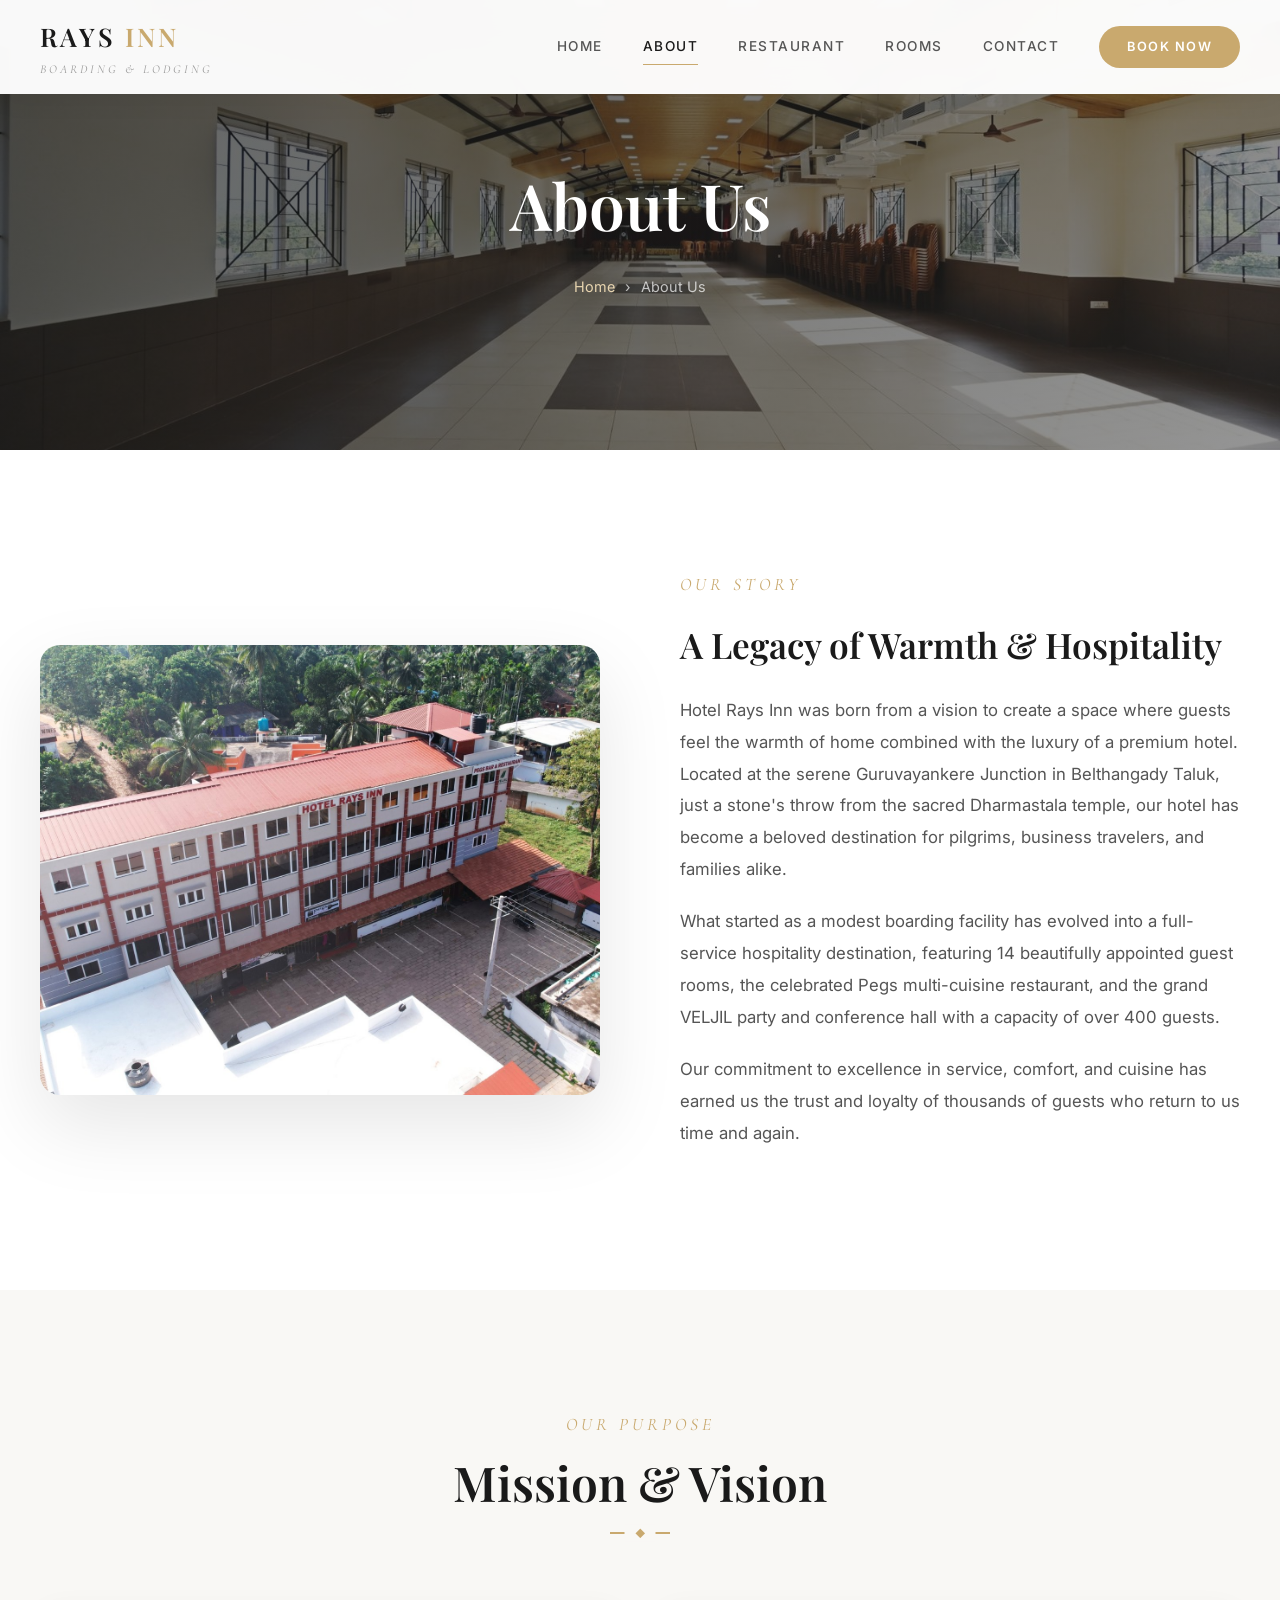
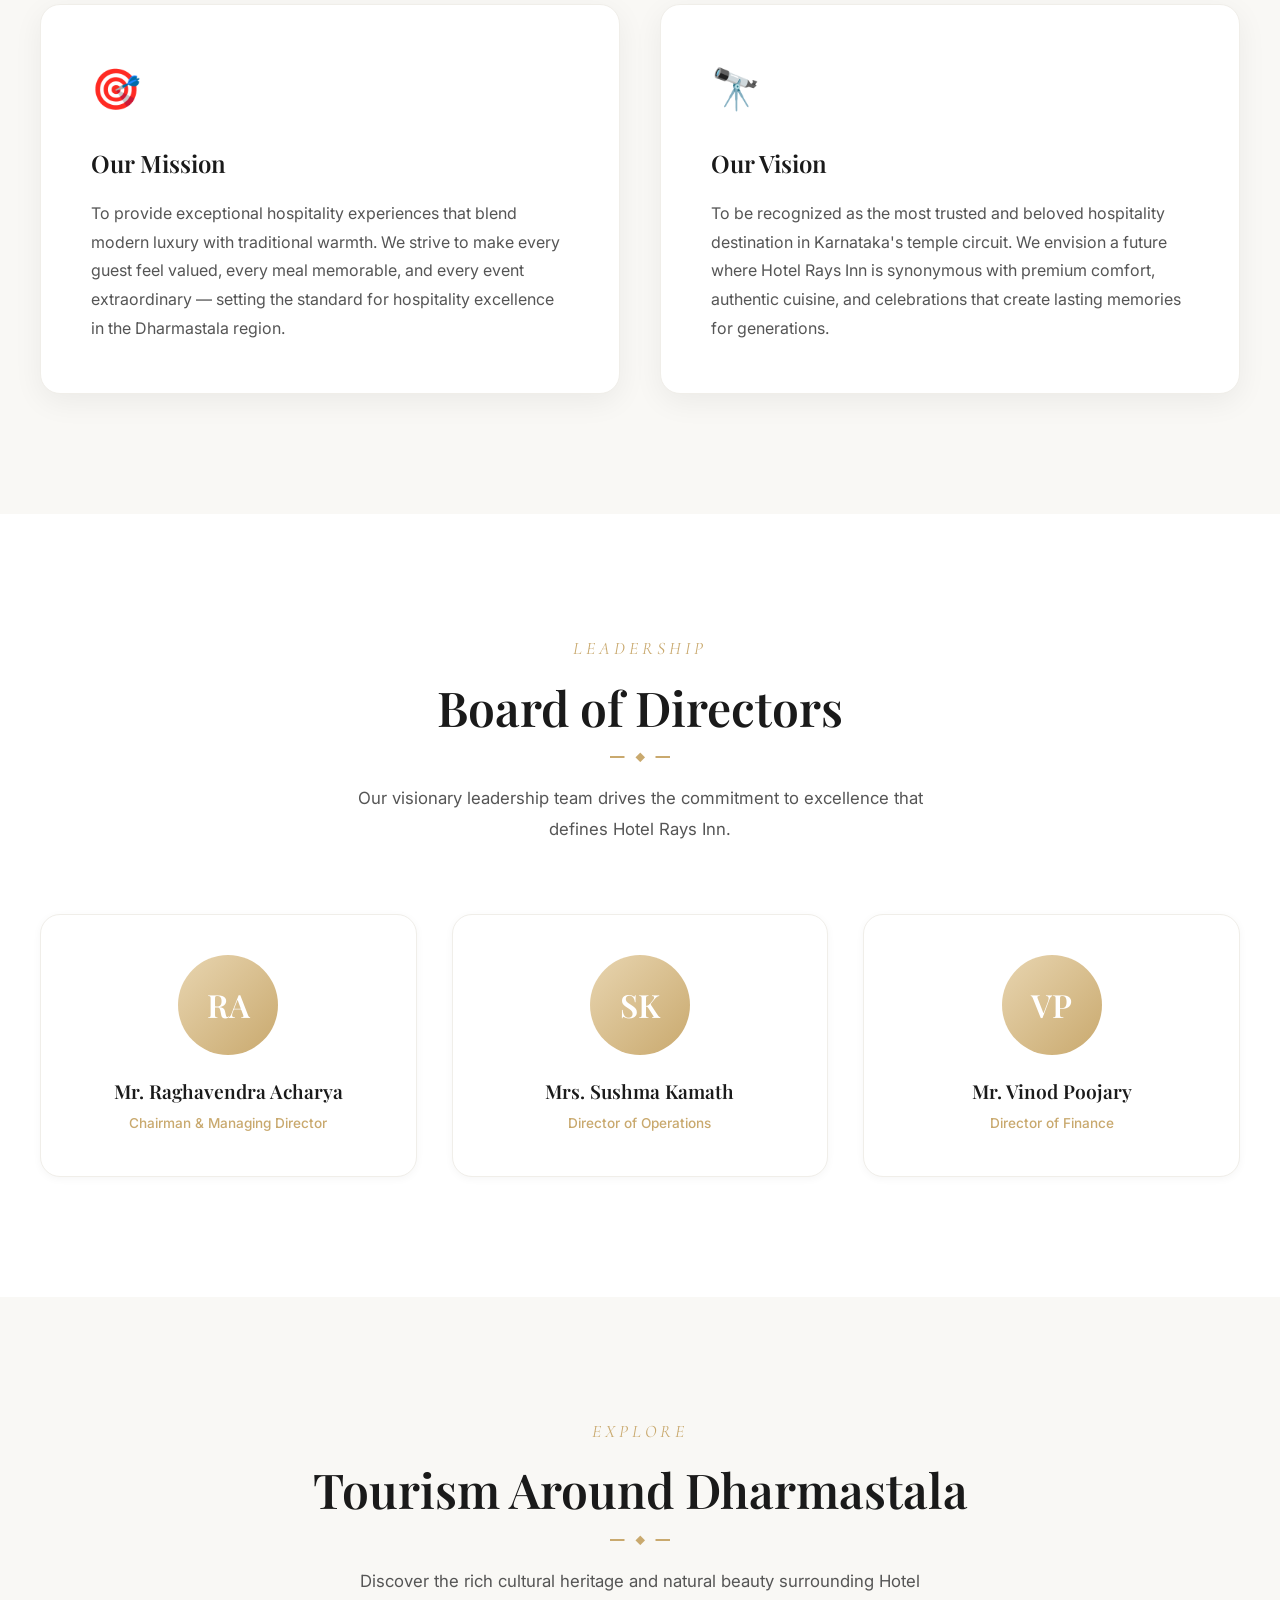
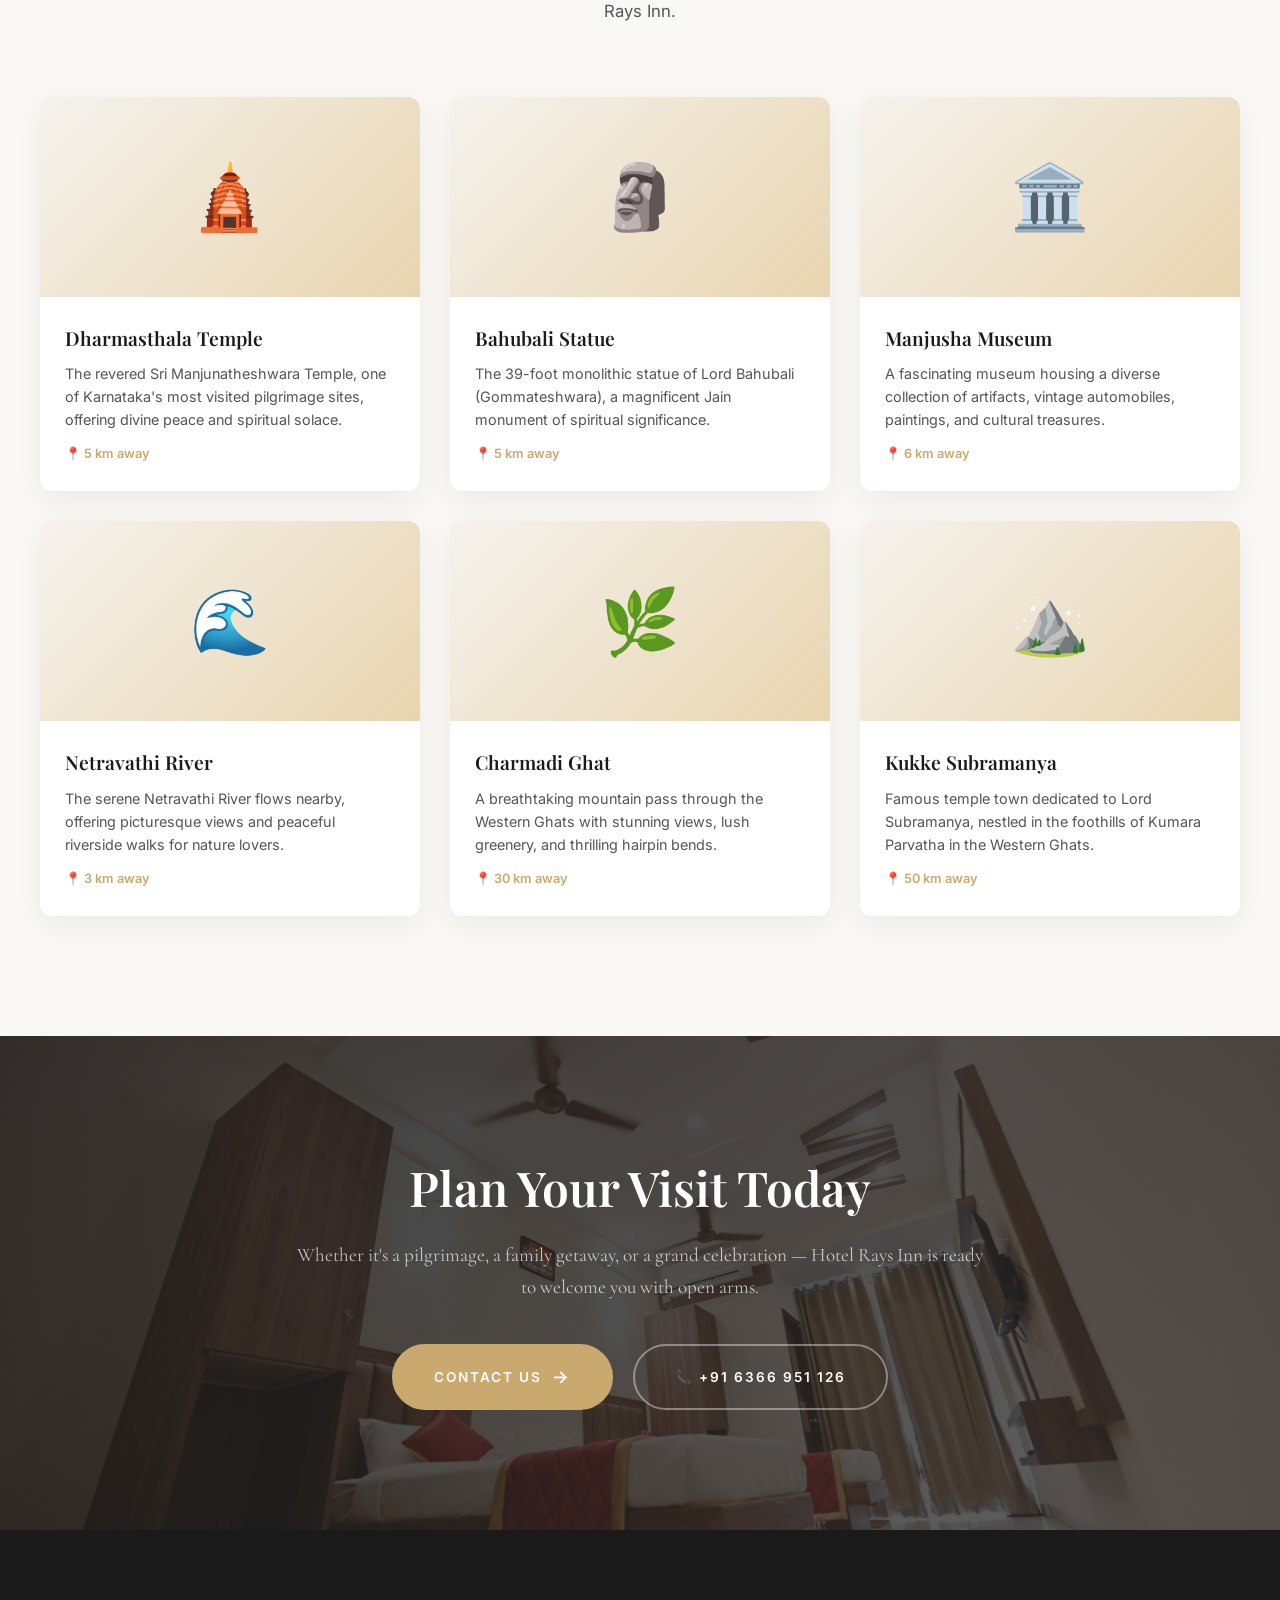
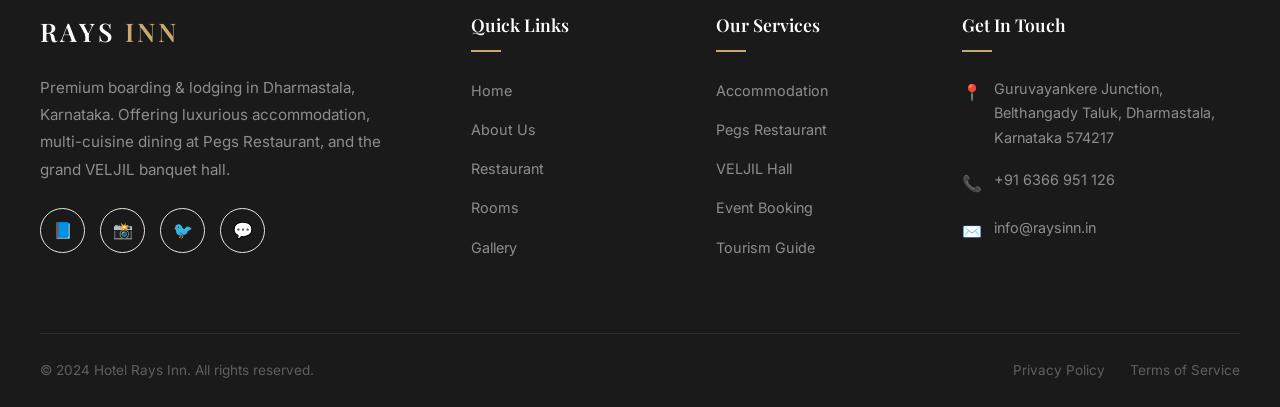
==== commit 8519f364: "made new ui and ux for restuarent" ====
--- a/about.html
+++ b/about.html
@@ -1,277 +1,285 @@
 <!DOCTYPE html>
 <html lang="en">
 <head>
-  <meta charset="UTF-8">
-  <meta name="viewport" content="width=device-width, initial-scale=1.0">
-  <title>About Woodlands Restaurant | Authentic South Indian Cuisine in Udupi</title>
-  <meta name="description" content="Discover the story of Woodlands Restaurant in Udupi. Pure vegetarian South Indian cuisine, family-friendly dining, and traditional hospitality serving fresh ingredients and authentic recipes.">
-  <link rel="preload" as="image" href="assets/hero.png">
-  <link rel="stylesheet" href="style.css">
+    <meta charset="UTF-8">
+    <meta name="viewport" content="width=device-width, initial-scale=1.0">
+    <meta name="description" content="Learn about Hotel Rays Inn — our story, mission, board of directors, and the beautiful tourism destinations around Dharmastala.">
+    <title>About Us | Hotel Rays Inn — Our Story & Vision</title>
+    <link rel="stylesheet" href="style.css">
+    <link rel="icon" href="data:image/svg+xml,<svg xmlns='http://www.w3.org/2000/svg' viewBox='0 0 100 100'><text y='.9em' font-size='90'>🏨</text></svg>">
 </head>
-<body class="about-page">
-
-  <!-- ==================== PREMIUM LOADING SCREEN ==================== -->
-  <div class="loading-screen" id="loading-screen">
-    <div class="loading-logo">Woodlands<span>.</span></div>
-    <div class="loading-bar"></div>
-  </div>
-
-  <!-- ==================== SCROLL PROGRESS ==================== -->
-  <div class="scroll-progress" id="scroll-progress"></div>
-
-  <!-- Page transition overlay -->
-  <div class="page-transition-overlay" id="page-transition-overlay"></div>
-
-  <!-- ==================== CUSTOM CURSOR (desktop) ==================== -->
-  <div class="cursor-dot" id="cursor-dot"></div>
-  <div class="cursor-ring" id="cursor-ring"></div>
-
-  <!-- ==================== HEADER ==================== -->
-  <header id="header">
-    <div class="container nav-wrapper">
-      <a href="/" class="logo" id="nav-logo">Woodlands<span>.</span></a>
-      <nav>
-        <ul class="nav-links" id="nav-links">
-          <li><a href="/">Home</a></li>
-          <li><a href="/about" class="active">About</a></li>
-          <li><a href="/menu">Menu</a></li>
-        </ul>
-      </nav>
-      <div class="header-actions">
-        <button class="btn btn-primary" onclick="openBookingModal()">Book Table</button>
-      </div>
-      <button class="menu-btn" id="menu-btn" aria-label="Toggle navigation">
-        <span></span><span></span><span></span>
-      </button>
+<body>
+
+    <!-- Preloader -->
+    <div class="preloader" id="preloader">
+        <div class="preloader-logo">RAYS <span>INN</span></div>
+        <div class="preloader-line"></div>
     </div>
-  </header>
-
-  <!-- ==================== HERO ==================== -->
-  <section style="
-    position: relative;
-    overflow: hidden;
-    min-height: 45vh;
-    display: flex;
-    align-items: center;
-    justify-content: center;
-    text-align: center;
-    color: #FFF;
-    padding-top: 6rem;
-    padding-bottom: 4rem;
-  ">
-    <div style="position:absolute;inset:0;background:url('assets/hero.png') center/cover no-repeat;transform:scale(1.05);animation:heroZoom 20s ease-in-out infinite alternate;z-index:0;"></div>
-    <div style="position:absolute;inset:0;background:linear-gradient(to bottom, rgba(0,0,0,0.88), rgba(0,0,0,0.70));z-index:1;"></div>
-    <div class="container" style="position:relative;z-index:2;">
-      <div class="reveal">
-        <span style="color: var(--accent-gold); letter-spacing: 0.3em; text-transform: uppercase; font-size: 0.82rem; font-weight: 700; display: block; margin-bottom: 1rem;">Our Story</span>
-        <h1 style="font-size: clamp(2rem, 5vw, 3rem); color: #FFF; margin-bottom: 0.75rem;">Authentic South Indian Cuisine<br>Since Generations</h1>
-        <div class="section-divider"></div>
-        <p style="color: var(--text-secondary); max-width: 600px; margin: 0 auto; font-size: clamp(0.9rem, 2vw, 1.05rem); line-height: 1.7;">Woodlands Restaurant is Udupi's premier destination for pure vegetarian South Indian cuisine, family dining, and traditional hospitality.</p>
-      </div>
-    </div>
-  </section>
-
-  <!-- ==================== OUR STORY ==================== -->
-  <section class="about-story" style="background: var(--bg-primary); padding: clamp(4rem, 8vw, 7rem) 0;">
-    <div class="container">
-      <div class="about-grid" style="display: grid; grid-template-columns: 1fr 1fr; gap: 4rem; align-items: center;">
-        <div class="reveal">
-          <h2><span>Our Story</span>Authentic South Indian Cuisine Since Generations</h2>
-          <div class="section-divider" style="margin: 0 0 1.5rem;"></div>
-          <p style="margin-bottom: 1.25rem; font-size: 1.05rem; line-height: 1.7; color: var(--text-secondary);">Woodlands Restaurant is one of Udupi's well-known vegetarian restaurants, serving authentic South Indian cuisine prepared using fresh ingredients and traditional recipes. Founded with a passion for preserving the culinary heritage of South India, we offer a comfortable family-friendly dining experience with delicious food, quick service, and quality hospitality.</p>
-          <p style="margin-bottom: 1.25rem; font-size: 1.05rem; line-height: 1.7; color: var(--text-secondary);">Every dish at Woodlands is crafted with care, honoring the traditional cooking methods and flavor profiles that have made South Indian cuisine beloved across generations. We source the finest ingredients and prepare each meal with the dedication and love it deserves.</p>
-          <p style="font-size: 1.05rem; line-height: 1.7; color: var(--text-secondary);">Our commitment to purity—both in our vegetarian philosophy and in our ingredients—ensures that every plate that leaves our kitchen is a testament to quality, authenticity, and the warmth of South Indian hospitality.</p>
-        </div>
-        <div class="reveal-right stagger-2">
-          <div style="position: relative; padding: 1rem;">
-            <div style="position: absolute; inset: 0; border: 1.5px solid var(--accent-gold); transform: translate(10px, 10px); border-radius: 18px; pointer-events: none; z-index: 1;"></div>
-            <img src="assets/dining.png" alt="Woodlands Restaurant Family Dining" loading="lazy" width="600" height="380" style="width: 100%; height: 380px; object-fit: cover; border-radius: 18px; position: relative; z-index: 2; box-shadow: var(--shadow-lg);">
-          </div>
-        </div>
-      </div>
-    </div>
-  </section>
-
-  <!-- ==================== GALLERY STRIP ==================== -->
-  <section style="background: var(--bg-secondary); padding: clamp(4rem, 8vw, 6rem) 0;">
-    <div class="container">
-      <div style="text-align: center; margin-bottom: 3rem;" class="reveal">
-        <h2><span>Gallery</span>A Glimpse Inside</h2>
-        <div class="section-divider"></div>
-        <p style="color: var(--text-secondary);">Our warm, welcoming dining space and freshly prepared authentic dishes.</p>
-      </div>
-      <div style="display: grid; grid-template-columns: repeat(auto-fit, minmax(260px, 1fr)); gap: 1.5rem;">
-        <div class="reveal-scale stagger-1" style="border-radius: 18px; overflow: hidden; box-shadow: var(--shadow-md); aspect-ratio: 4/3; transition: transform 0.5s var(--ease-out);" onmouseenter="this.style.transform='scale(1.03)'" onmouseleave="this.style.transform='scale(1)'">
-          <img src="assets/Masala_Dosa.png" alt="Masala Dosa" loading="lazy" width="400" height="300" style="width:100%; height:100%; object-fit:cover;">
-        </div>
-        <div class="reveal-scale stagger-2" style="border-radius: 18px; overflow: hidden; box-shadow: var(--shadow-md); aspect-ratio: 4/3; transition: transform 0.5s var(--ease-out);" onmouseenter="this.style.transform='scale(1.03)'" onmouseleave="this.style.transform='scale(1)'">
-          <img src="assets/Medu_Vada.png" alt="Medu Vada" loading="lazy" width="400" height="300" style="width:100%; height:100%; object-fit:cover;">
-        </div>
-        <div class="reveal-scale stagger-3" style="border-radius: 18px; overflow: hidden; box-shadow: var(--shadow-md); aspect-ratio: 4/3; transition: transform 0.5s var(--ease-out);" onmouseenter="this.style.transform='scale(1.03)'" onmouseleave="this.style.transform='scale(1)'">
-          <img src="assets/South_Indian_Meals.png" alt="South Indian Meals" loading="lazy" width="400" height="300" style="width:100%; height:100%; object-fit:cover;">
-        </div>
-        <div class="reveal-scale stagger-4" style="border-radius: 18px; overflow: hidden; box-shadow: var(--shadow-md); aspect-ratio: 4/3; transition: transform 0.5s var(--ease-out);" onmouseenter="this.style.transform='scale(1.03)'" onmouseleave="this.style.transform='scale(1)'">
-          <img src="assets/Ghee_Roast_Dosa.png" alt="Ghee Roast Dosa" loading="lazy" width="400" height="300" style="width:100%; height:100%; object-fit:cover;">
-        </div>
-      </div>
-    </div>
-  </section>
-
-  <!-- ==================== WHY CHOOSE US ==================== -->
-  <section class="about-choose" style="background: var(--bg-primary); padding: clamp(4rem, 8vw, 6rem) 0;">
-    <div class="container">
-      <div style="text-align: center; max-width: 600px; margin: 0 auto 3.5rem;" class="reveal">
-        <h2><span>Highlights</span>Why Choose Woodlands</h2>
-        <div class="section-divider"></div>
-        <p style="color: var(--text-secondary);">We focus on delivering exceptional South Indian cuisine and hospitality that make your dining experience memorable and satisfying.</p>
-      </div>
-
-      <div style="display: grid; grid-template-columns: repeat(auto-fit, minmax(280px, 1fr)); gap: 2rem;">
-        <div class="reveal stagger-1" style="background: var(--bg-card); padding: 2rem; border-radius: 18px; border: 1px solid var(--border-color); box-shadow: var(--shadow-xs); transition: all 0.4s var(--ease-out);" onmouseenter="this.style.borderColor='rgba(201,162,39,0.25)';this.style.transform='translateY(-5px)'" onmouseleave="this.style.borderColor='var(--border-color)';this.style.transform='translateY(0)'">
-          <div style="color: var(--accent-gold); margin-bottom: 1rem;">
-            <svg width="32" height="32" viewBox="0 0 24 24" fill="none" stroke="currentColor" stroke-width="2"><path d="M12 2a10 10 0 1 0 10 10A10 10 0 0 0 12 2zm0 18a8 8 0 1 1 8-8 8 8 0 0 1-8 8zm3.5-9H13V8.5a1 1 0 0 0-2 0V11H8.5a1 1 0 0 0 0 2H11v2.5a1 1 0 0 0 2 0V13h2.5a1 1 0 0 0 0-2z"/></svg>
-          </div>
-          <h3 style="font-size: 1.25rem; font-family: var(--font-body); font-weight: 700; margin-bottom: 0.75rem; color: var(--text-primary);">Pure Vegetarian</h3>
-          <p style="font-size: 0.92rem; line-height: 1.6; color: var(--text-secondary);">100% vegetarian cuisine with authentic South Indian recipes and the finest fresh ingredients carefully sourced from trusted suppliers.</p>
-        </div>
-
-        <div class="reveal stagger-2" style="background: var(--bg-card); padding: 2rem; border-radius: 18px; border: 1px solid var(--border-color); box-shadow: var(--shadow-xs); transition: all 0.4s var(--ease-out);" onmouseenter="this.style.borderColor='rgba(201,162,39,0.25)';this.style.transform='translateY(-5px)'" onmouseleave="this.style.borderColor='var(--border-color)';this.style.transform='translateY(0)'">
-          <div style="color: var(--accent-gold); margin-bottom: 1rem;">
-            <svg width="32" height="32" viewBox="0 0 24 24" fill="none" stroke="currentColor" stroke-width="2"><path d="M12 22s8-4 8-10V5l-8-3-8 3v7c0 6 8 10 8 10z"/></svg>
-          </div>
-          <h3 style="font-size: 1.25rem; font-family: var(--font-body); font-weight: 700; margin-bottom: 0.75rem; color: var(--text-primary);">Traditional Recipes</h3>
-          <p style="font-size: 0.92rem; line-height: 1.6; color: var(--text-secondary);">Time-honored South Indian cooking methods that preserve authentic flavors while maintaining the highest standards of food quality and hygiene.</p>
-        </div>
-
-        <div class="reveal stagger-3" style="background: var(--bg-card); padding: 2rem; border-radius: 18px; border: 1px solid var(--border-color); box-shadow: var(--shadow-xs); transition: all 0.4s var(--ease-out);" onmouseenter="this.style.borderColor='rgba(201,162,39,0.25)';this.style.transform='translateY(-5px)'" onmouseleave="this.style.borderColor='var(--border-color)';this.style.transform='translateY(0)'">
-          <div style="color: var(--accent-gold); margin-bottom: 1rem;">
-            <svg width="32" height="32" viewBox="0 0 24 24" fill="none" stroke="currentColor" stroke-width="2"><path d="M17 21v-2a4 4 0 0 0-4-4H5a4 4 0 0 0-4 4v2"/><circle cx="9" cy="7" r="4"/><path d="M23 21v-2a4 4 0 0 0-3-3.87"/><path d="M16 3.13a4 4 0 0 1 0 7.75"/></svg>
-          </div>
-          <h3 style="font-size: 1.25rem; font-family: var(--font-body); font-weight: 700; margin-bottom: 0.75rem; color: var(--text-primary);">Family Atmosphere</h3>
-          <p style="font-size: 0.92rem; line-height: 1.6; color: var(--text-secondary);">Spacious, comfortable dining spaces perfect for families and group gatherings with warm hospitality and attentive, friendly service.</p>
-        </div>
-      </div>
-    </div>
-  </section>
-
-  <!-- ==================== VISION ==================== -->
-  <section class="about-vision" style="background: var(--bg-secondary); padding: clamp(4rem, 8vw, 7rem) 0; text-align: center;">
-    <div class="container reveal">
-      <div style="max-width: 700px; margin: 0 auto;">
-        <span style="font-size: 0.8rem; font-weight: 700; text-transform: uppercase; letter-spacing: 0.2em; color: var(--accent-gold); display: block; margin-bottom: 1rem;">Our Mission</span>
-        <h2 style="font-size: clamp(1.5rem, 4vw, 2.25rem); margin-bottom: 1.5rem; line-height: 1.3; color: var(--text-primary);">To serve every family with authentic South Indian cuisine, quality hospitality, and the warmth of traditional dining.</h2>
-        <div class="section-divider"></div>
-        <p style="font-size: 1.1rem; font-style: italic; color: var(--text-secondary); line-height: 1.7;">"At Woodlands, we believe that authentic food and genuine hospitality create memories that last a lifetime."</p>
-        <div style="margin-top: 2.5rem; display: flex; justify-content: center; gap: 1rem; flex-wrap: wrap;">
-          <a href="/menu" class="btn btn-primary">Explore Our Menu</a>
-          <button class="btn btn-secondary" onclick="openBookingModal()">Book a Table</button>
-        </div>
-      </div>
-    </div>
-  </section>
-
-  <!-- ==================== FOOTER ==================== -->
-  <footer>
-    <div class="container">
-      <div class="footer-grid">
-        <div class="footer-brand">
-          <a href="/" class="logo" style="color:#FFF;">Woodlands<span>.</span></a>
-          <p>Authentic South Indian cuisine and traditional family hospitality in the heart of Udupi.</p>
-          <div class="social-links">
-            <a href="#" class="social-icon" aria-label="Facebook"><svg width="16" height="16" fill="currentColor" viewBox="0 0 24 24"><path d="M22 12c0-5.52-4.48-10-10-10S2 6.48 2 12c0 4.84 3.44 8.87 8 9.8V15H8v-3h2V9.5C10 7.57 11.57 6 13.5 6H16v3h-2c-.55 0-1 .45-1 1v2h3v3h-3v6.95c4.56-.93 8-4.96 8-9.95z"/></svg></a>
-            <a href="#" class="social-icon" aria-label="Instagram"><svg width="16" height="16" fill="currentColor" viewBox="0 0 24 24"><path d="M12 2.163c3.204 0 3.584.012 4.85.07 3.252.148 4.771 1.691 4.919 4.919.058 1.265.069 1.645.069 4.849 0 3.205-.012 3.584-.069 4.849-.149 3.225-1.664 4.771-4.919 4.919-1.266.058-1.644.07-4.85.07-3.204 0-3.584-.012-4.849-.07-3.26-.149-4.771-1.699-4.919-4.92-.058-1.265-.07-1.644-.07-4.849 0-3.204.013-3.583.07-4.849.149-3.227 1.664-4.771 4.919-4.919 1.266-.057 1.645-.069 4.849-.069zM12 0C8.741 0 8.333.014 7.053.072 2.695.272.273 2.69.073 7.051.014 8.333 0 8.741 0 12c0 3.259.014 3.668.072 4.948.2 4.358 2.618 6.78 6.98 6.98C8.333 23.986 8.741 24 12 24c3.259 0 3.668-.014 4.948-.072 4.354-.2 6.782-2.618 6.979-6.98C23.986 15.668 24 15.259 24 12c0-3.259-.014-3.667-.072-4.947-.196-4.354-2.617-6.78-6.979-6.98C15.668.014 15.259 0 12 0zm0 5.838a6.162 6.162 0 100 12.324 6.162 6.162 0 000-12.324zM12 16a4 4 0 110-8 4 4 0 010 8zm6.406-11.845a1.44 1.44 0 100 2.881 1.44 1.44 0 000-2.881z"/></svg></a>
-          </div>
-        </div>
-        <div class="footer-nav-col">
-          <h4>Navigation</h4>
-          <ul class="footer-links">
-            <li><a href="/">Home</a></li>
-            <li><a href="/about">About Us</a></li>
-            <li><a href="/menu">Menu</a></li>
-          </ul>
-        </div>
-        <div class="footer-nav-col">
-          <h4>Contact</h4>
-          <ul class="footer-contact-list">
-            <li><svg width="14" height="14" fill="none" stroke="currentColor" stroke-width="2"><path d="M22 16.92v3a2 2 0 0 1-2.18 2 19.79 19.79 0 0 1-8.63-3.07 19.5 19.5 0 0 1-6-6 19.79 19.79 0 0 1-3.07-8.67A2 2 0 0 1 4.11 2h3a2 2 0 0 1 2 1.72 12.84 12.84 0 0 0 .7 2.81 2 2 0 0 1-.45 2.11L8.09 9.91a16 16 0 0 0 6 6l1.27-1.27a2 2 0 0 1 2.11-.45 12.84 12.84 0 0 0 2.81.7A2 2 0 0 1 22 16.92z"/></svg><span>+91 XXXXX XXXXX</span></li>
-            <li><svg width="14" height="14" fill="none" stroke="currentColor" stroke-width="2"><path d="M4 4h16c1.1 0 2 .9 2 2v12c0 1.1-.9 2-2 2H4c-1.1 0-2-.9-2-2V6c0-1.1.9-2 2-2z"/><polyline points="22,6 12,13 2,6"/></svg><span>info@woodlandsudupi.com</span></li>
-            <li><svg width="14" height="14" fill="none" stroke="currentColor" stroke-width="2"><path d="M21 10c0 7-9 13-9 13s-9-6-9-13a9 9 0 0 1 18 0z"/><circle cx="12" cy="10" r="3"/></svg><span>Udupi, Karnataka</span></li>
-          </ul>
-        </div>
-      </div>
-      <div class="footer-bottom">
-        <p>&copy; 2026 Woodlands Restaurant. All Rights Reserved.</p>
-        <p><a href="#">Privacy</a> &bull; <a href="#">Terms</a></p>
-      </div>
-    </div>
-  </footer>
-
-  <!-- ==================== BACK TO TOP ==================== -->
-  <button class="back-to-top" id="back-to-top" aria-label="Back to top">
-    <svg width="20" height="20" fill="none" stroke="currentColor" stroke-width="2.5"><polyline points="5 12 10 7 15 12"/></svg>
-  </button>
-
-  <!-- ==================== BOOK TABLE MODAL ==================== -->
-  <div class="booking-modal-overlay" id="booking-modal-overlay" role="dialog" aria-modal="true" aria-labelledby="booking-modal-title">
-    <div class="booking-modal">
-      <div class="booking-modal-header">
-        <div>
-          <h2 id="booking-modal-title">Book a Table</h2>
-          <p>Reserve your spot at Woodlands Restaurant</p>
-        </div>
-        <button class="booking-modal-close" id="booking-modal-close" aria-label="Close">&times;</button>
-      </div>
-      <form class="booking-form" id="booking-form" novalidate>
-        <div class="booking-form-row">
-          <div class="booking-field">
-            <label for="book-name">Full Name</label>
-            <input type="text" id="book-name" name="name" placeholder="Your name" required autocomplete="name">
-          </div>
-          <div class="booking-field">
-            <label for="book-phone">Phone</label>
-            <input type="tel" id="book-phone" name="phone" placeholder="+91 XXXXX XXXXX" required autocomplete="tel">
-          </div>
-        </div>
-        <div class="booking-field">
-          <label for="book-email">Email Address</label>
-          <input type="email" id="book-email" name="email" placeholder="your@email.com" required autocomplete="email">
-        </div>
-        <div class="booking-form-row">
-          <div class="booking-field">
-            <label for="book-date">Date</label>
-            <input type="date" id="book-date" name="date" required>
-          </div>
-          <div class="booking-field">
-            <label for="book-time">Time</label>
-            <input type="time" id="book-time" name="time" required>
-          </div>
-        </div>
-        <div class="booking-field">
-          <label for="book-guests">Number of Guests</label>
-          <select id="book-guests" name="guests" required>
-            <option value="" disabled selected>Select guests</option>
-            <option value="1">1 Guest</option>
-            <option value="2">2 Guests</option>
-            <option value="3">3 Guests</option>
-            <option value="4">4 Guests</option>
-            <option value="5">5 Guests</option>
-            <option value="6">6 Guests</option>
-            <option value="7+">7+ Guests (Group)</option>
-          </select>
-        </div>
-        <button type="submit" class="btn btn-primary booking-submit">Confirm Reservation</button>
-      </form>
-      <div class="booking-success" id="booking-success">
-        <div class="booking-success-icon">
-          <svg width="28" height="28" viewBox="0 0 24 24" fill="none" stroke="currentColor" stroke-width="2.5"><polyline points="20 6 9 17 4 12"/></svg>
-        </div>
-        <h3 style="font-size:1.35rem;">Reservation Confirmed!</h3>
-        <p>We'll reach out to confirm your booking soon.</p>
-        <button class="btn btn-secondary" onclick="closeBookingModal()" style="margin-top:0.5rem;">Close</button>
-      </div>
-    </div>
-  </div>
-
-  <script src="script.js"></script>
+
+    <!-- Mobile Overlay -->
+    <div class="mobile-overlay" id="mobileOverlay"></div>
+
+    <!-- Navigation -->
+    <nav class="navbar scrolled" id="navbar">
+        <div class="container">
+            <a href="/" class="nav-logo">
+                <div>
+                    <div class="nav-logo-text">Rays <span>Inn</span></div>
+                    <div class="nav-logo-accent">Boarding & Lodging</div>
+                </div>
+            </a>
+            <div class="nav-links" id="navLinks">
+                <a href="/">Home</a>
+                <a href="/about" class="active">About</a>
+                <a href="/menu">Restaurant</a>
+                <a href="/#rooms">Rooms</a>
+                <a href="/#contact">Contact</a>
+                <a href="/#book" class="nav-cta">Book Now</a>
+            </div>
+            <div class="nav-toggle" id="navToggle">
+                <span></span>
+                <span></span>
+                <span></span>
+            </div>
+        </div>
+    </nav>
+
+    <!-- Page Hero -->
+    <section class="page-hero">
+        <div class="page-hero-bg">
+            <img src="assets/hotel/exterior.jpg" alt="Hotel Rays Inn Exterior">
+        </div>
+        <div class="page-hero-overlay"></div>
+        <div class="page-hero-content">
+            <h1 class="page-hero-title">About Us</h1>
+            <div class="page-hero-breadcrumb">
+                <a href="/">Home</a>
+                <span>›</span>
+                <span>About Us</span>
+            </div>
+        </div>
+    </section>
+
+    <!-- Our Story -->
+    <section class="about-story-section">
+        <div class="container">
+            <div class="about-story-grid">
+                <div class="about-story-image reveal-left">
+                    <img src="assets/hotel/hero-aerial.jpg" alt="Aerial View of Hotel Rays Inn">
+                </div>
+                <div class="about-story-content reveal-right">
+                    <span class="section-subtitle">Our Story</span>
+                    <h2>A Legacy of Warmth & Hospitality</h2>
+                    <p>Hotel Rays Inn was born from a vision to create a space where guests feel the warmth of home combined with the luxury of a premium hotel. Located at the serene Guruvayankere Junction in Belthangady Taluk, just a stone's throw from the sacred Dharmastala temple, our hotel has become a beloved destination for pilgrims, business travelers, and families alike.</p>
+                    <p>What started as a modest boarding facility has evolved into a full-service hospitality destination, featuring 14 beautifully appointed guest rooms, the celebrated Pegs multi-cuisine restaurant, and the grand VELJIL party and conference hall with a capacity of over 400 guests.</p>
+                    <p>Our commitment to excellence in service, comfort, and cuisine has earned us the trust and loyalty of thousands of guests who return to us time and again.</p>
+                </div>
+            </div>
+        </div>
+    </section>
+
+    <!-- Mission & Vision -->
+    <section class="section section-alt">
+        <div class="container">
+            <div class="section-header reveal">
+                <span class="section-subtitle">Our Purpose</span>
+                <h2 class="section-title">Mission & Vision</h2>
+                <div class="section-divider"></div>
+            </div>
+            <div class="mission-grid stagger-children">
+                <div class="mission-card">
+                    <div class="mission-card-icon">🎯</div>
+                    <h3>Our Mission</h3>
+                    <p>To provide exceptional hospitality experiences that blend modern luxury with traditional warmth. We strive to make every guest feel valued, every meal memorable, and every event extraordinary — setting the standard for hospitality excellence in the Dharmastala region.</p>
+                </div>
+                <div class="mission-card">
+                    <div class="mission-card-icon">🔭</div>
+                    <h3>Our Vision</h3>
+                    <p>To be recognized as the most trusted and beloved hospitality destination in Karnataka's temple circuit. We envision a future where Hotel Rays Inn is synonymous with premium comfort, authentic cuisine, and celebrations that create lasting memories for generations.</p>
+                </div>
+            </div>
+        </div>
+    </section>
+
+    <!-- Board of Directors -->
+    <section class="section">
+        <div class="container">
+            <div class="section-header reveal">
+                <span class="section-subtitle">Leadership</span>
+                <h2 class="section-title">Board of Directors</h2>
+                <div class="section-divider"></div>
+                <p class="section-desc">Our visionary leadership team drives the commitment to excellence that defines Hotel Rays Inn.</p>
+            </div>
+            <div class="directors-grid stagger-children">
+                <div class="director-card">
+                    <div class="director-avatar">RA</div>
+                    <h4 class="director-name">Mr. Raghavendra Acharya</h4>
+                    <p class="director-role">Chairman & Managing Director</p>
+                </div>
+                <div class="director-card">
+                    <div class="director-avatar">SK</div>
+                    <h4 class="director-name">Mrs. Sushma Kamath</h4>
+                    <p class="director-role">Director of Operations</p>
+                </div>
+                <div class="director-card">
+                    <div class="director-avatar">VP</div>
+                    <h4 class="director-name">Mr. Vinod Poojary</h4>
+                    <p class="director-role">Director of Finance</p>
+                </div>
+            </div>
+        </div>
+    </section>
+
+    <!-- Tourism Around -->
+    <section class="section section-alt">
+        <div class="container">
+            <div class="section-header reveal">
+                <span class="section-subtitle">Explore</span>
+                <h2 class="section-title">Tourism Around Dharmastala</h2>
+                <div class="section-divider"></div>
+                <p class="section-desc">Discover the rich cultural heritage and natural beauty surrounding Hotel Rays Inn.</p>
+            </div>
+            <div class="tourism-grid stagger-children">
+                <div class="tourism-card">
+                    <div class="tourism-card-image">🛕</div>
+                    <div class="tourism-card-body">
+                        <h4 class="tourism-card-title">Dharmasthala Temple</h4>
+                        <p class="tourism-card-text">The revered Sri Manjunatheshwara Temple, one of Karnataka's most visited pilgrimage sites, offering divine peace and spiritual solace.</p>
+                        <span class="tourism-card-distance">📍 5 km away</span>
+                    </div>
+                </div>
+                <div class="tourism-card">
+                    <div class="tourism-card-image">🗿</div>
+                    <div class="tourism-card-body">
+                        <h4 class="tourism-card-title">Bahubali Statue</h4>
+                        <p class="tourism-card-text">The 39-foot monolithic statue of Lord Bahubali (Gommateshwara), a magnificent Jain monument of spiritual significance.</p>
+                        <span class="tourism-card-distance">📍 5 km away</span>
+                    </div>
+                </div>
+                <div class="tourism-card">
+                    <div class="tourism-card-image">🏛️</div>
+                    <div class="tourism-card-body">
+                        <h4 class="tourism-card-title">Manjusha Museum</h4>
+                        <p class="tourism-card-text">A fascinating museum housing a diverse collection of artifacts, vintage automobiles, paintings, and cultural treasures.</p>
+                        <span class="tourism-card-distance">📍 6 km away</span>
+                    </div>
+                </div>
+                <div class="tourism-card">
+                    <div class="tourism-card-image">🌊</div>
+                    <div class="tourism-card-body">
+                        <h4 class="tourism-card-title">Netravathi River</h4>
+                        <p class="tourism-card-text">The serene Netravathi River flows nearby, offering picturesque views and peaceful riverside walks for nature lovers.</p>
+                        <span class="tourism-card-distance">📍 3 km away</span>
+                    </div>
+                </div>
+                <div class="tourism-card">
+                    <div class="tourism-card-image">🌿</div>
+                    <div class="tourism-card-body">
+                        <h4 class="tourism-card-title">Charmadi Ghat</h4>
+                        <p class="tourism-card-text">A breathtaking mountain pass through the Western Ghats with stunning views, lush greenery, and thrilling hairpin bends.</p>
+                        <span class="tourism-card-distance">📍 30 km away</span>
+                    </div>
+                </div>
+                <div class="tourism-card">
+                    <div class="tourism-card-image">⛰️</div>
+                    <div class="tourism-card-body">
+                        <h4 class="tourism-card-title">Kukke Subramanya</h4>
+                        <p class="tourism-card-text">Famous temple town dedicated to Lord Subramanya, nestled in the foothills of Kumara Parvatha in the Western Ghats.</p>
+                        <span class="tourism-card-distance">📍 50 km away</span>
+                    </div>
+                </div>
+            </div>
+        </div>
+    </section>
+
+    <!-- CTA Section -->
+    <section class="cta-section">
+        <div class="cta-bg">
+            <img src="assets/hotel/hallway.jpg" alt="Hotel Interior">
+        </div>
+        <div class="cta-overlay"></div>
+        <div class="container">
+            <div class="cta-content reveal">
+                <h2 class="cta-title">Plan Your Visit Today</h2>
+                <p class="cta-text">Whether it's a pilgrimage, a family getaway, or a grand celebration — Hotel Rays Inn is ready to welcome you with open arms.</p>
+                <div class="hero-actions">
+                    <a href="/#contact" class="btn btn-primary">
+                        Contact Us <span class="btn-icon">→</span>
+                    </a>
+                    <a href="tel:+916366951126" class="btn btn-outline">
+                        📞 +91 6366 951 126
+                    </a>
+                </div>
+            </div>
+        </div>
+    </section>
+
+    <!-- Footer -->
+    <footer class="footer">
+        <div class="container">
+            <div class="footer-grid">
+                <div class="footer-brand">
+                    <div class="nav-logo-text">Rays <span>Inn</span></div>
+                    <p class="footer-text">Premium boarding & lodging in Dharmastala, Karnataka. Offering luxurious accommodation, multi-cuisine dining at Pegs Restaurant, and the grand VELJIL banquet hall.</p>
+                    <div class="contact-social">
+                        <a href="#" aria-label="Facebook">📘</a>
+                        <a href="#" aria-label="Instagram">📸</a>
+                        <a href="#" aria-label="Twitter">🐦</a>
+                        <a href="#" aria-label="WhatsApp">💬</a>
+                    </div>
+                </div>
+                <div>
+                    <h4 class="footer-title">Quick Links</h4>
+                    <ul class="footer-links">
+                        <li><a href="/">Home</a></li>
+                        <li><a href="/about">About Us</a></li>
+                        <li><a href="/menu">Restaurant</a></li>
+                        <li><a href="/#rooms">Rooms</a></li>
+                        <li><a href="/#gallery">Gallery</a></li>
+                    </ul>
+                </div>
+                <div>
+                    <h4 class="footer-title">Our Services</h4>
+                    <ul class="footer-links">
+                        <li><a href="/#rooms">Accommodation</a></li>
+                        <li><a href="/menu">Pegs Restaurant</a></li>
+                        <li><a href="/#contact">VELJIL Hall</a></li>
+                        <li><a href="/#contact">Event Booking</a></li>
+                        <li><a href="/about">Tourism Guide</a></li>
+                    </ul>
+                </div>
+                <div>
+                    <h4 class="footer-title">Get In Touch</h4>
+                    <div class="footer-contact-item">
+                        <span class="icon">📍</span>
+                        <span>Guruvayankere Junction, Belthangady Taluk, Dharmastala, Karnataka 574217</span>
+                    </div>
+                    <div class="footer-contact-item">
+                        <span class="icon">📞</span>
+                        <span>+91 6366 951 126</span>
+                    </div>
+                    <div class="footer-contact-item">
+                        <span class="icon">✉️</span>
+                        <span>info@raysinn.in</span>
+                    </div>
+                </div>
+            </div>
+            <div class="footer-bottom">
+                <span>&copy; 2024 Hotel Rays Inn. All rights reserved.</span>
+                <div class="footer-bottom-links">
+                    <a href="#">Privacy Policy</a>
+                    <a href="#">Terms of Service</a>
+                </div>
+            </div>
+        </div>
+    </footer>
+
+    <!-- Back to Top -->
+    <button class="back-to-top" id="backToTop" aria-label="Back to top">↑</button>
+
+    <!-- Toast -->
+    <div class="toast" id="toast"></div>
+
+    <script src="script.js"></script>
 </body>
 </html>
--- a/style.css
+++ b/style.css
@@ -1,4032 +1,2526 @@
-/* 
- * Shrreyas INN - Premium Hospitality Website V2
- * Full Black · Red Accent · Gold & White Typography
- * Kundapura, Karnataka
- */
-
-/* Google Fonts Import */
-@import url('https://fonts.googleapis.com/css2?family=Playfair+Display:ital,wght@0,400..900;1,400..900&family=Plus+Jakarta+Sans:ital,wght@0,200..800;1,200..800&display=swap');
-
+/* ============================================
+   HOTEL RAYS INN — Premium White Theme
+   Mind-Blowing Luxury Design System
+   ============================================ */
+
+/* ── Google Fonts Import ── */
+@import url('https://fonts.googleapis.com/css2?family=Playfair+Display:ital,wght@0,400;0,500;0,600;0,700;1,400;1,500&family=Inter:wght@300;400;500;600;700&family=Cormorant+Garamond:ital,wght@0,300;0,400;0,500;0,600;1,300;1,400&display=swap');
+
+/* ── CSS Custom Properties ── */
 :root {
-  /* Dark Luxury Backgrounds */
-  --bg-primary: #090909;
-  --bg-secondary: #111111;
-  --bg-dark: #000000;
-  --bg-card: #181818;
-
-  /* Typography Colors */
-  --text-primary: #FFFFFF;
-  --text-secondary: #D8D8D8;
-  --text-muted: #9B9B9B;
-  --text-light: #FFFFFF;
-
-  /* Luxury Accents (Red & Gold) */
-  --accent-green: #E53935;
-  /* Michelin red for primary actions */
-  --accent-green-hover: #D32F2F;
-  --accent-green-light: rgba(229, 57, 53, 0.12);
-  --accent-terracotta: #FF4D4D;
-  --accent-terracotta-hover: #E03333;
-  --accent-gold: #C9A227;
-  /* Classic luxury gold */
-  --accent-gold-hover: #E0B84C;
-  --accent-gold-light: rgba(201, 162, 39, 0.14);
-
-  /* Borders & Glassmorphism */
-  --border-color: rgba(255, 255, 255, 0.06);
-  --border-dark: rgba(255, 255, 255, 0.03);
-  --glass-bg: rgba(9, 9, 9, 0.72);
-  --glass-border: rgba(255, 255, 255, 0.08);
-
-  /* Luxury Rounded Corners */
-  --radius-sm: 18px;
-  --radius-md: 22px;
-  --radius-lg: 28px;
-
-  /* Shadows */
-  --shadow-xs: 0 2px 6px rgba(0, 0, 0, 0.45);
-  --shadow-sm: 0 8px 24px rgba(0, 0, 0, 0.55);
-  --shadow-md: 0 16px 48px rgba(0, 0, 0, 0.65);
-  --shadow-lg: 0 32px 80px rgba(0, 0, 0, 0.80);
-
-  /* Fluid Typography (clamp) */
-  --font-display: 'Playfair Display', Georgia, serif;
-  --font-body: 'Plus Jakarta Sans', system-ui, -apple-system, sans-serif;
-
-  --fs-hero: clamp(2.5rem, 8vw, 5rem);
-  --fs-section: clamp(2rem, 6vw, 3rem);
-  --fs-para: clamp(1rem, 2vw, 1.1rem);
-
-  /* Motion */
-  --ease-out: cubic-bezier(0.16, 1, 0.3, 1);
-  --ease-in-out: cubic-bezier(0.4, 0, 0.2, 1);
-  --transition-base: 0.25s var(--ease-in-out);
-  --transition-smooth: 0.5s var(--ease-out);
-}
-
-/* ========================================================================
-   BASE RESET
-   ======================================================================== */
-*,
-*::before,
-*::after {
-  box-sizing: border-box;
-  margin: 0;
-  padding: 0;
+    /* Premium Color Palette */
+    --gold: #c9a96e;
+    --gold-light: #e8d5b0;
+    --gold-dark: #a88b4a;
+    --gold-glow: rgba(201, 169, 110, 0.3);
+
+    --white: #ffffff;
+    --off-white: #f9f8f5;
+    --cream: #f5f2ed;
+    --pearl: #faf9f7;
+
+    --charcoal: #1a1a1a;
+    --dark: #2c2c2c;
+    --text-primary: #1a1a1a;
+    --text-secondary: #555555;
+    --text-muted: #999999;
+    --text-light: #bbbbbb;
+
+    --border: #e8e5e0;
+    --border-light: #f0eee9;
+
+    --shadow-sm: 0 2px 8px rgba(0, 0, 0, 0.04);
+    --shadow-md: 0 8px 30px rgba(0, 0, 0, 0.06);
+    --shadow-lg: 0 20px 60px rgba(0, 0, 0, 0.08);
+    --shadow-xl: 0 30px 80px rgba(0, 0, 0, 0.1);
+    --shadow-gold: 0 10px 40px rgba(201, 169, 110, 0.15);
+
+    /* Typography */
+    --font-heading: 'Playfair Display', Georgia, serif;
+    --font-body: 'Inter', -apple-system, sans-serif;
+    --font-accent: 'Cormorant Garamond', Georgia, serif;
+
+    /* Spacing */
+    --section-padding: 120px;
+    --container-max: 1280px;
+    --container-narrow: 900px;
+
+    /* Transitions */
+    --ease-out: cubic-bezier(0.25, 0.46, 0.45, 0.94);
+    --ease-smooth: cubic-bezier(0.4, 0, 0.2, 1);
+    --ease-bounce: cubic-bezier(0.68, -0.55, 0.265, 1.55);
+
+    /* Border Radius */
+    --radius-sm: 6px;
+    --radius-md: 12px;
+    --radius-lg: 20px;
+    --radius-xl: 30px;
+}
+
+/* ── CSS Reset & Base ── */
+*, *::before, *::after {
+    margin: 0;
+    padding: 0;
+    box-sizing: border-box;
 }
 
 html {
-  scroll-behavior: smooth;
-  font-size: 16px;
-  -webkit-font-smoothing: antialiased;
-  -moz-osx-font-smoothing: grayscale;
+    scroll-behavior: smooth;
+    font-size: 16px;
+    -webkit-font-smoothing: antialiased;
+    -moz-osx-font-smoothing: grayscale;
 }
 
 body {
-  background-color: var(--bg-primary);
-  background:
-    radial-gradient(circle at 50% 0%, rgba(201, 162, 39, 0.08) 0%, transparent 40rem),
-    radial-gradient(circle at 50% 30rem, rgba(229, 57, 53, 0.06) 0%, transparent 50rem),
-    linear-gradient(180deg, #090909 0%, #111111 100%);
-  color: var(--text-primary);
-  font-family: var(--font-body);
-  line-height: 1.65;
-  overflow-x: hidden;
-}
-
-/* Scrollbar */
-::-webkit-scrollbar {
-  width: 8px;
-}
-
-::-webkit-scrollbar-track {
-  background: #090909;
-}
-
-::-webkit-scrollbar-thumb {
-  background: #222222;
-  border-radius: 8px;
-}
-
-::-webkit-scrollbar-thumb:hover {
-  background: var(--accent-gold);
-}
-
-/* ========================================================================
-   LAYOUT
-   ======================================================================== */
+    font-family: var(--font-body);
+    color: var(--text-primary);
+    background: var(--white);
+    line-height: 1.7;
+    overflow-x: hidden;
+}
+
+img {
+    max-width: 100%;
+    height: auto;
+    display: block;
+}
+
+a {
+    text-decoration: none;
+    color: inherit;
+    transition: all 0.3s var(--ease-smooth);
+}
+
+ul, ol {
+    list-style: none;
+}
+
+button {
+    border: none;
+    outline: none;
+    cursor: pointer;
+    font-family: var(--font-body);
+    transition: all 0.3s var(--ease-smooth);
+}
+
+input, textarea, select {
+    font-family: var(--font-body);
+    outline: none;
+    border: none;
+}
+
+::selection {
+    background: var(--gold);
+    color: var(--white);
+}
+
+/* ── Preloader ── */
+.preloader {
+    position: fixed;
+    top: 0;
+    left: 0;
+    width: 100%;
+    height: 100%;
+    background: var(--white);
+    z-index: 99999;
+    display: flex;
+    flex-direction: column;
+    align-items: center;
+    justify-content: center;
+    transition: opacity 0.8s var(--ease-smooth), visibility 0.8s;
+}
+
+.preloader.loaded {
+    opacity: 0;
+    visibility: hidden;
+    pointer-events: none;
+}
+
+.preloader-logo {
+    font-family: var(--font-heading);
+    font-size: 2.5rem;
+    font-weight: 600;
+    color: var(--charcoal);
+    letter-spacing: 6px;
+    text-transform: uppercase;
+    margin-bottom: 30px;
+    opacity: 0;
+    animation: preloaderFadeIn 1s 0.2s forwards;
+}
+
+.preloader-logo span {
+    color: var(--gold);
+}
+
+.preloader-line {
+    width: 120px;
+    height: 2px;
+    background: var(--border-light);
+    border-radius: 2px;
+    overflow: hidden;
+    opacity: 0;
+    animation: preloaderFadeIn 0.6s 0.5s forwards;
+}
+
+.preloader-line::after {
+    content: '';
+    display: block;
+    width: 40%;
+    height: 100%;
+    background: var(--gold);
+    border-radius: 2px;
+    animation: preloaderSlide 1.2s ease-in-out infinite;
+}
+
+@keyframes preloaderFadeIn {
+    to { opacity: 1; }
+}
+
+@keyframes preloaderSlide {
+    0% { transform: translateX(-100%); }
+    50% { transform: translateX(200%); }
+    100% { transform: translateX(-100%); }
+}
+
+/* ── Container ── */
 .container {
-  width: 90%;
-  max-width: 1200px;
-  margin: 0 auto;
-}
-
-section {
-  padding: clamp(80px, 8vw, 140px) 24px;
-  position: relative;
-}
-
-img {
-  max-width: 100%;
-  height: auto;
-  display: block;
-}
-
-/* ========================================================================
-   TYPOGRAPHY
-   ======================================================================== */
-h1,
-h2,
-h3,
-h4,
-h5,
-h6 {
-  font-family: var(--font-display);
-  font-weight: 600;
-  line-height: 1.25;
-  color: var(--text-primary);
-  letter-spacing: -0.01em;
-}
-
-h2 {
-  font-size: var(--fs-section);
-  margin-bottom: 1.25rem;
-}
-
-.section-label {
-  display: block;
-  font-family: var(--font-body);
-  font-size: 0.8rem;
-  font-weight: 700;
-  text-transform: uppercase;
-  letter-spacing: 0.25em;
-  color: var(--accent-gold);
-  margin-bottom: 0.75rem;
-}
-
-h2 span {
-  display: block;
-  font-family: var(--font-body);
-  font-size: 0.8rem;
-  font-weight: 700;
-  text-transform: uppercase;
-  letter-spacing: 0.25em;
-  color: var(--accent-gold);
-  margin-bottom: 0.75rem;
-}
-
-p {
-  color: var(--text-secondary);
-  font-size: var(--fs-para);
-}
-
-/* ========================================================================
-   BUTTONS
-   ======================================================================== */
-.btn {
-  display: inline-flex;
-  align-items: center;
-  justify-content: center;
-  gap: 0.6rem;
-  height: 54px;
-  padding: 0 2rem;
-  border-radius: 999px;
-  font-family: var(--font-body);
-  font-weight: 700;
-  font-size: clamp(0.85rem, 2vw, 0.92rem);
-  text-decoration: none;
-  cursor: pointer;
-  border: none;
-  transition: all 0.4s var(--ease-out);
-  letter-spacing: 0.05em;
-  text-transform: uppercase;
-  position: relative;
-  overflow: hidden;
-  user-select: none;
-  white-space: nowrap;
-}
-
-.btn-primary {
-  background: linear-gradient(135deg, var(--accent-green) 0%, var(--accent-terracotta) 100%);
-  color: #FFFFFF;
-  box-shadow: 0 8px 24px rgba(229, 57, 53, 0.25);
-  border: 1px solid rgba(255, 255, 255, 0.1);
-}
-
-.btn-primary:hover {
-  transform: translateY(-3px);
-  box-shadow: 0 12px 28px rgba(201, 162, 39, 0.35);
-  background: linear-gradient(135deg, var(--accent-green) 0%, var(--accent-gold) 100%);
-}
-
-.btn-secondary {
-  background: rgba(255, 255, 255, 0.03);
-  color: #FFFFFF;
-  border: 1.5px solid rgba(255, 255, 255, 0.12);
-  backdrop-filter: blur(10px);
-  -webkit-backdrop-filter: blur(10px);
-}
-
-.btn-secondary:hover {
-  border-color: var(--accent-gold);
-  color: #000000;
-  background: var(--accent-gold);
-  box-shadow: 0 10px 24px rgba(201, 162, 39, 0.2);
-  transform: translateY(-3px);
-}
-
-.btn-outline-gold {
-  background: transparent;
-  color: var(--accent-gold);
-  border: 1.5px solid var(--accent-gold);
-}
-
-.btn-outline-gold:hover {
-  background: var(--accent-gold);
-  color: #000000;
-  box-shadow: 0 8px 20px rgba(201, 162, 39, 0.25);
-}
-
-/* Material Ripple Wave Style */
-.ripple {
-  position: absolute;
-  background: rgba(255, 255, 255, 0.3);
-  border-radius: 50%;
-  transform: scale(0);
-  animation: ripple-effect 0.6s linear;
-  pointer-events: none;
-}
-
-@keyframes ripple-effect {
-  to {
-    transform: scale(4);
-    opacity: 0;
-  }
-}
-
-/* ========================================================================
-   HEADER & NAV — Glass Navbar
-   ======================================================================== */
-header {
-  position: fixed;
-  top: 0;
-  left: 0;
-  width: 100%;
-  z-index: 1000;
-  background: var(--glass-bg);
-  backdrop-filter: blur(20px) saturate(180%);
-  -webkit-backdrop-filter: blur(20px) saturate(180%);
-  border-bottom: 1px solid var(--glass-border);
-  transition: all 0.4s var(--ease-out);
-}
-
-header.scrolled {
-  box-shadow: 0 12px 40px rgba(0, 0, 0, 0.5);
-  background: rgba(0, 0, 0, 0.96);
-  border-bottom-color: rgba(201, 162, 39, 0.15);
-}
-
-.nav-wrapper {
-  display: flex;
-  justify-content: space-between;
-  align-items: center;
-  height: clamp(64px, 8vw, 80px);
-  padding: 0 clamp(16px, 4vw, 0px);
-}
-
-.logo {
-  display: flex;
-  align-items: center;
-  gap: 0.5rem;
-  text-decoration: none;
-  font-family: var(--font-display);
-  font-size: clamp(1.2rem, 3vw, 1.5rem);
-  color: #FFFFFF;
-  font-weight: 700;
-  letter-spacing: 0.02em;
-}
-
-.logo span {
-  color: var(--accent-gold);
+    width: 100%;
+    max-width: var(--container-max);
+    margin: 0 auto;
+    padding: 0 40px;
+}
+
+.container-narrow {
+    max-width: var(--container-narrow);
+}
+
+/* ── Section Utilities ── */
+.section {
+    padding: var(--section-padding) 0;
+    position: relative;
+}
+
+.section-alt {
+    background: var(--off-white);
+}
+
+.section-dark {
+    background: var(--charcoal);
+    color: var(--white);
+}
+
+.section-header {
+    text-align: center;
+    margin-bottom: 70px;
+}
+
+.section-subtitle {
+    font-family: var(--font-accent);
+    font-size: 1.1rem;
+    font-weight: 400;
+    color: var(--gold);
+    letter-spacing: 4px;
+    text-transform: uppercase;
+    margin-bottom: 15px;
+    display: block;
+    font-style: italic;
+}
+
+.section-title {
+    font-family: var(--font-heading);
+    font-size: clamp(2rem, 4vw, 3rem);
+    font-weight: 600;
+    color: var(--charcoal);
+    line-height: 1.2;
+    margin-bottom: 20px;
+}
+
+.section-dark .section-title {
+    color: var(--white);
+}
+
+.section-divider {
+    width: 60px;
+    height: 2px;
+    background: var(--gold);
+    margin: 0 auto 25px;
+    position: relative;
+}
+
+.section-divider::before {
+    content: '◆';
+    position: absolute;
+    top: 50%;
+    left: 50%;
+    transform: translate(-50%, -50%);
+    font-size: 10px;
+    color: var(--gold);
+    background: var(--white);
+    padding: 0 10px;
+}
+
+.section-alt .section-divider::before {
+    background: var(--off-white);
+}
+
+.section-dark .section-divider::before {
+    background: var(--charcoal);
+}
+
+.section-desc {
+    font-size: 1.05rem;
+    color: var(--text-secondary);
+    max-width: 600px;
+    margin: 0 auto;
+    line-height: 1.8;
+}
+
+.section-dark .section-desc {
+    color: rgba(255, 255, 255, 0.7);
+}
+
+/* ── Navigation ── */
+.navbar {
+    position: fixed;
+    top: 0;
+    left: 0;
+    width: 100%;
+    z-index: 1000;
+    padding: 25px 0;
+    transition: all 0.5s var(--ease-smooth);
+}
+
+.navbar.scrolled {
+    background: rgba(255, 255, 255, 0.97);
+    backdrop-filter: blur(20px);
+    -webkit-backdrop-filter: blur(20px);
+    padding: 15px 0;
+    box-shadow: 0 2px 30px rgba(0, 0, 0, 0.06);
+}
+
+.navbar .container {
+    display: flex;
+    align-items: center;
+    justify-content: space-between;
+}
+
+.nav-logo {
+    display: flex;
+    align-items: center;
+    gap: 12px;
+    z-index: 1001;
+}
+
+.nav-logo-text {
+    font-family: var(--font-heading);
+    font-size: 1.6rem;
+    font-weight: 600;
+    color: var(--white);
+    letter-spacing: 3px;
+    text-transform: uppercase;
+    transition: color 0.5s var(--ease-smooth);
+}
+
+.navbar.scrolled .nav-logo-text {
+    color: var(--charcoal);
+}
+
+.nav-logo-text span {
+    color: var(--gold);
+}
+
+.nav-logo-accent {
+    font-family: var(--font-accent);
+    font-size: 0.75rem;
+    color: rgba(255, 255, 255, 0.7);
+    letter-spacing: 3px;
+    text-transform: uppercase;
+    font-style: italic;
+    transition: color 0.5s var(--ease-smooth);
+}
+
+.navbar.scrolled .nav-logo-accent {
+    color: var(--text-muted);
 }
 
 .nav-links {
-  display: flex;
-  gap: clamp(1.5rem, 3vw, 2.5rem);
-  list-style: none;
+    display: flex;
+    align-items: center;
+    gap: 40px;
 }
 
 .nav-links a {
-  text-decoration: none;
-  color: var(--text-muted);
-  font-weight: 600;
-  font-size: 0.88rem;
-  position: relative;
-  padding: 0.4rem 0;
-  transition: color 0.3s var(--ease-out);
-  text-transform: uppercase;
-  letter-spacing: 0.1em;
+    font-size: 0.85rem;
+    font-weight: 500;
+    color: rgba(255, 255, 255, 0.85);
+    letter-spacing: 1.5px;
+    text-transform: uppercase;
+    position: relative;
+    padding: 5px 0;
+    transition: color 0.3s var(--ease-smooth);
 }
 
 .nav-links a::after {
-  content: '';
-  position: absolute;
-  bottom: -2px;
-  left: 0;
-  width: 0;
-  height: 2px;
-  background: var(--accent-gold);
-  transition: width 0.4s var(--ease-out);
+    content: '';
+    position: absolute;
+    bottom: -2px;
+    left: 0;
+    width: 0;
+    height: 1.5px;
+    background: var(--gold);
+    transition: width 0.4s var(--ease-smooth);
 }
 
 .nav-links a:hover::after,
 .nav-links a.active::after {
-  width: 100%;
+    width: 100%;
 }
 
 .nav-links a:hover,
 .nav-links a.active {
-  color: #FFFFFF;
-}
-
-/* Header Actions (Book Table CTA) */
-.header-actions {
-  display: flex;
-  align-items: center;
-}
-
-.header-actions .btn {
-  height: 42px;
-  padding: 0 1.25rem;
-  font-size: 0.78rem;
-}
-
-/* Animated Hamburger */
-.menu-btn {
-  display: none;
-  background: none;
-  border: none;
-  cursor: pointer;
-  padding: 0.75rem;
-  z-index: 1010;
-  min-width: 48px;
-  min-height: 48px;
-}
-
-.menu-btn span {
-  display: block;
-  width: 24px;
-  height: 2px;
-  background: #FFFFFF;
-  margin: 6px 0;
-  transition: all 0.4s var(--ease-out);
-  border-radius: 2px;
-}
-
-.menu-btn.open span:nth-child(1) {
-  transform: rotate(45deg) translate(5px, 6px);
-}
-
-.menu-btn.open span:nth-child(2) {
-  opacity: 0;
-  transform: scaleX(0);
-}
-
-.menu-btn.open span:nth-child(3) {
-  transform: rotate(-45deg) translate(5px, -6px);
-}
-
-/* ========================================================================
-   HERO — Cinematic 100vh
-   ======================================================================== */
+    color: var(--white);
+}
+
+.navbar.scrolled .nav-links a {
+    color: var(--text-secondary);
+}
+
+.navbar.scrolled .nav-links a:hover,
+.navbar.scrolled .nav-links a.active {
+    color: var(--charcoal);
+}
+
+/* Nav CTA Button */
+.nav-cta {
+    padding: 10px 28px !important;
+    background: var(--gold) !important;
+    color: var(--white) !important;
+    border-radius: 50px;
+    font-size: 0.8rem !important;
+    letter-spacing: 1.5px !important;
+    text-transform: uppercase;
+    font-weight: 600 !important;
+    transition: all 0.3s var(--ease-smooth) !important;
+}
+
+.nav-cta::after {
+    display: none !important;
+}
+
+.nav-cta:hover {
+    background: var(--gold-dark) !important;
+    transform: translateY(-2px);
+    box-shadow: var(--shadow-gold);
+}
+
+/* Mobile Menu Toggle */
+.nav-toggle {
+    display: none;
+    flex-direction: column;
+    gap: 6px;
+    cursor: pointer;
+    z-index: 1001;
+    padding: 5px;
+}
+
+.nav-toggle span {
+    width: 28px;
+    height: 2px;
+    background: var(--white);
+    border-radius: 2px;
+    transition: all 0.4s var(--ease-smooth);
+}
+
+.navbar.scrolled .nav-toggle span {
+    background: var(--charcoal);
+}
+
+.nav-toggle.active span:nth-child(1) {
+    transform: rotate(45deg) translate(6px, 6px);
+}
+
+.nav-toggle.active span:nth-child(2) {
+    opacity: 0;
+    transform: translateX(-10px);
+}
+
+.nav-toggle.active span:nth-child(3) {
+    transform: rotate(-45deg) translate(6px, -6px);
+}
+
+/* ── Hero Section ── */
 .hero {
-  min-height: 100vh;
-  display: flex;
-  align-items: center;
-  justify-content: flex-start;
-  padding: 0 clamp(24px, 5vw, 80px);
-  padding-top: clamp(80px, 10vw, 120px);
-  position: relative;
-  overflow: hidden;
-  color: #FFFFFF;
-}
-
-/* Background image with zoom animation */
-.hero::before {
-  content: '';
-  position: absolute;
-  inset: 0;
-  background: url('assets/hero.png') no-repeat center center;
-  background-size: cover;
-  transform: scale(1.05);
-  animation: heroZoom 20s ease-in-out infinite alternate;
-  z-index: 0;
-}
-
-/* Dark gradient overlay */
-.hero::after {
-  content: '';
-  position: absolute;
-  inset: 0;
-  background: linear-gradient(to right,
-      rgba(0, 0, 0, 0.92) 0%,
-      rgba(0, 0, 0, 0.65) 50%,
-      rgba(0, 0, 0, 0.35) 100%);
-  z-index: 1;
-}
-
-@keyframes heroZoom {
-  0% {
+    position: relative;
+    height: 100vh;
+    min-height: 700px;
+    display: flex;
+    align-items: center;
+    justify-content: center;
+    overflow: hidden;
+}
+
+.hero-bg {
+    position: absolute;
+    top: 0;
+    left: 0;
+    width: 100%;
+    height: 100%;
+    z-index: 0;
+}
+
+.hero-bg img {
+    width: 100%;
+    height: 100%;
+    object-fit: cover;
+    transform: scale(1.1);
+    transition: transform 8s var(--ease-smooth);
+}
+
+.hero.loaded .hero-bg img {
+    transform: scale(1);
+}
+
+.hero-overlay {
+    position: absolute;
+    top: 0;
+    left: 0;
+    width: 100%;
+    height: 100%;
+    background: linear-gradient(
+        180deg,
+        rgba(0, 0, 0, 0.4) 0%,
+        rgba(0, 0, 0, 0.25) 40%,
+        rgba(0, 0, 0, 0.5) 100%
+    );
+    z-index: 1;
+}
+
+.hero-content {
+    position: relative;
+    z-index: 2;
+    text-align: center;
+    color: var(--white);
+    max-width: 900px;
+    padding: 0 40px;
+}
+
+.hero-badge {
+    display: inline-flex;
+    align-items: center;
+    gap: 10px;
+    padding: 10px 25px;
+    background: rgba(255, 255, 255, 0.1);
+    backdrop-filter: blur(10px);
+    -webkit-backdrop-filter: blur(10px);
+    border: 1px solid rgba(255, 255, 255, 0.15);
+    border-radius: 50px;
+    font-family: var(--font-accent);
+    font-size: 0.9rem;
+    letter-spacing: 3px;
+    text-transform: uppercase;
+    color: var(--gold-light);
+    margin-bottom: 30px;
+    opacity: 0;
+    transform: translateY(30px);
+    animation: heroReveal 1s 0.5s forwards var(--ease-out);
+}
+
+.hero-badge .star {
+    font-size: 0.6rem;
+}
+
+.hero-title {
+    font-family: var(--font-heading);
+    font-size: clamp(3rem, 7vw, 5.5rem);
+    font-weight: 600;
+    line-height: 1.1;
+    margin-bottom: 25px;
+    opacity: 0;
+    transform: translateY(40px);
+    animation: heroReveal 1s 0.7s forwards var(--ease-out);
+}
+
+.hero-title .highlight {
+    color: var(--gold-light);
+    font-style: italic;
+}
+
+.hero-subtitle {
+    font-family: var(--font-accent);
+    font-size: clamp(1.1rem, 2vw, 1.4rem);
+    font-weight: 300;
+    color: rgba(255, 255, 255, 0.8);
+    line-height: 1.7;
+    margin-bottom: 45px;
+    max-width: 650px;
+    margin-left: auto;
+    margin-right: auto;
+    opacity: 0;
+    transform: translateY(40px);
+    animation: heroReveal 1s 0.9s forwards var(--ease-out);
+}
+
+.hero-actions {
+    display: flex;
+    gap: 20px;
+    justify-content: center;
+    flex-wrap: wrap;
+    opacity: 0;
+    transform: translateY(40px);
+    animation: heroReveal 1s 1.1s forwards var(--ease-out);
+}
+
+@keyframes heroReveal {
+    to {
+        opacity: 1;
+        transform: translateY(0);
+    }
+}
+
+/* Hero scroll indicator */
+.hero-scroll {
+    position: absolute;
+    bottom: 40px;
+    left: 50%;
+    transform: translateX(-50%);
+    z-index: 2;
+    display: flex;
+    flex-direction: column;
+    align-items: center;
+    gap: 10px;
+    color: rgba(255, 255, 255, 0.6);
+    font-size: 0.7rem;
+    letter-spacing: 3px;
+    text-transform: uppercase;
+    animation: heroReveal 1s 1.5s forwards var(--ease-out);
+    opacity: 0;
+}
+
+.scroll-line {
+    width: 1px;
+    height: 50px;
+    background: rgba(255, 255, 255, 0.2);
+    position: relative;
+    overflow: hidden;
+}
+
+.scroll-line::after {
+    content: '';
+    position: absolute;
+    top: -100%;
+    left: 0;
+    width: 100%;
+    height: 50%;
+    background: var(--gold);
+    animation: scrollIndicator 2s ease-in-out infinite;
+}
+
+@keyframes scrollIndicator {
+    0% { top: -50%; }
+    100% { top: 100%; }
+}
+
+/* ── Buttons ── */
+.btn {
+    display: inline-flex;
+    align-items: center;
+    justify-content: center;
+    gap: 10px;
+    padding: 16px 40px;
+    font-size: 0.85rem;
+    font-weight: 600;
+    letter-spacing: 2px;
+    text-transform: uppercase;
+    border-radius: 50px;
+    position: relative;
+    overflow: hidden;
+    transition: all 0.4s var(--ease-smooth);
+}
+
+.btn-primary {
+    background: var(--gold);
+    color: var(--white);
+    border: 2px solid var(--gold);
+}
+
+.btn-primary:hover {
+    background: var(--gold-dark);
+    border-color: var(--gold-dark);
+    transform: translateY(-3px);
+    box-shadow: var(--shadow-gold);
+}
+
+.btn-outline {
+    background: transparent;
+    color: var(--white);
+    border: 2px solid rgba(255, 255, 255, 0.4);
+}
+
+.btn-outline:hover {
+    background: var(--white);
+    color: var(--charcoal);
+    border-color: var(--white);
+    transform: translateY(-3px);
+}
+
+.btn-dark-outline {
+    background: transparent;
+    color: var(--charcoal);
+    border: 2px solid var(--charcoal);
+}
+
+.btn-dark-outline:hover {
+    background: var(--charcoal);
+    color: var(--white);
+    transform: translateY(-3px);
+    box-shadow: var(--shadow-lg);
+}
+
+.btn-icon {
+    font-size: 1.1rem;
+    transition: transform 0.3s var(--ease-smooth);
+}
+
+.btn:hover .btn-icon {
+    transform: translateX(4px);
+}
+
+/* ── About Section ── */
+.about-grid {
+    display: grid;
+    grid-template-columns: 1fr 1fr;
+    gap: 80px;
+    align-items: center;
+}
+
+.about-image-wrapper {
+    position: relative;
+}
+
+.about-image {
+    border-radius: var(--radius-lg);
+    overflow: hidden;
+    box-shadow: var(--shadow-xl);
+    position: relative;
+}
+
+.about-image img {
+    width: 100%;
+    height: 500px;
+    object-fit: cover;
+    transition: transform 0.8s var(--ease-smooth);
+}
+
+.about-image:hover img {
     transform: scale(1.05);
-  }
-
-  100% {
-    transform: scale(1.15);
-  }
-}
-
-.hero-content {
-  position: relative;
-  z-index: 2;
-  max-width: 640px;
-}
-
-.hero-subtitle {
-  font-family: var(--font-body);
-  text-transform: uppercase;
-  letter-spacing: 0.3em;
-  color: var(--accent-gold);
-  font-weight: 700;
-  font-size: clamp(0.7rem, 1.5vw, 0.85rem);
-  margin-bottom: 1.5rem;
-  opacity: 0;
-  transform: translateY(20px);
-  animation: fadeUp 0.8s 0.3s var(--ease-out) forwards;
-}
-
-.hero h1 {
-  font-size: var(--fs-hero);
-  font-weight: 500;
-  line-height: 1.08;
-  margin-bottom: 1.5rem;
-  color: #FFFFFF;
-  opacity: 0;
-  transform: translateY(30px);
-  animation: fadeUp 1s 0.5s var(--ease-out) forwards;
-}
-
-.hero-desc {
-  font-size: clamp(0.95rem, 2vw, 1.15rem);
-  color: var(--text-secondary);
-  margin-bottom: 2.5rem;
-  max-width: 520px;
-  line-height: 1.75;
-  opacity: 0;
-  transform: translateY(20px);
-  animation: fadeUp 0.8s 0.7s var(--ease-out) forwards;
-}
-
-.hero-ctas {
-  display: flex;
-  gap: 1rem;
-  flex-wrap: wrap;
-  opacity: 0;
-  transform: translateY(20px);
-  animation: fadeUp 0.8s 0.9s var(--ease-out) forwards;
-}
-
-/* Scroll Indicator */
-.scroll-indicator {
-  position: absolute;
-  bottom: clamp(24px, 4vw, 40px);
-  left: 50%;
-  transform: translateX(-50%);
-  z-index: 2;
-  display: flex;
-  flex-direction: column;
-  align-items: center;
-  gap: 0.5rem;
-  opacity: 0;
-  animation: fadeUp 0.8s 1.2s var(--ease-out) forwards;
-}
-
-.scroll-indicator span {
-  font-size: 0.7rem;
-  text-transform: uppercase;
-  letter-spacing: 0.2em;
-  color: var(--text-muted);
-}
-
-.scroll-indicator .scroll-line {
-  width: 1px;
-  height: 40px;
-  background: linear-gradient(to bottom, var(--accent-gold), transparent);
-  animation: scrollPulse 2s ease-in-out infinite;
-}
-
-@keyframes scrollPulse {
-
-  0%,
-  100% {
-    opacity: 1;
-    transform: scaleY(1);
-  }
-
-  50% {
-    opacity: 0.3;
-    transform: scaleY(0.5);
-  }
-}
-
-@keyframes fadeUp {
-  to {
+}
+
+.about-image-accent {
+    position: absolute;
+    bottom: -20px;
+    right: -20px;
+    width: 200px;
+    height: 200px;
+    border: 2px solid var(--gold);
+    border-radius: var(--radius-lg);
+    z-index: -1;
+}
+
+.about-experience-badge {
+    position: absolute;
+    bottom: 30px;
+    left: -30px;
+    background: var(--gold);
+    color: var(--white);
+    padding: 25px 30px;
+    border-radius: var(--radius-md);
+    text-align: center;
+    box-shadow: var(--shadow-gold);
+    z-index: 2;
+}
+
+.about-experience-badge .number {
+    font-family: var(--font-heading);
+    font-size: 2.8rem;
+    font-weight: 700;
+    line-height: 1;
+    display: block;
+}
+
+.about-experience-badge .label {
+    font-size: 0.75rem;
+    letter-spacing: 2px;
+    text-transform: uppercase;
+    margin-top: 5px;
+}
+
+.about-content {
+    padding: 20px 0;
+}
+
+.about-content .section-subtitle {
+    text-align: left;
+}
+
+.about-content .section-title {
+    text-align: left;
+    margin-bottom: 25px;
+}
+
+.about-text {
+    font-size: 1.05rem;
+    color: var(--text-secondary);
+    line-height: 1.9;
+    margin-bottom: 20px;
+}
+
+.about-features {
+    display: grid;
+    grid-template-columns: 1fr 1fr;
+    gap: 20px;
+    margin-top: 35px;
+    margin-bottom: 40px;
+}
+
+.about-feature {
+    display: flex;
+    align-items: center;
+    gap: 12px;
+    font-size: 0.95rem;
+    color: var(--text-primary);
+    font-weight: 500;
+}
+
+.about-feature-icon {
+    width: 40px;
+    height: 40px;
+    border-radius: 50%;
+    background: var(--cream);
+    display: flex;
+    align-items: center;
+    justify-content: center;
+    font-size: 1.1rem;
+    flex-shrink: 0;
+    color: var(--gold);
+}
+
+/* ── Services Section ── */
+.services-grid {
+    display: grid;
+    grid-template-columns: repeat(3, 1fr);
+    gap: 35px;
+}
+
+.service-card {
+    background: var(--white);
+    border-radius: var(--radius-lg);
+    overflow: hidden;
+    box-shadow: var(--shadow-md);
+    transition: all 0.5s var(--ease-smooth);
+    position: relative;
+    border: 1px solid var(--border-light);
+}
+
+.service-card:hover {
+    transform: translateY(-12px);
+    box-shadow: var(--shadow-xl);
+}
+
+.service-card-image {
+    height: 260px;
+    overflow: hidden;
+    position: relative;
+}
+
+.service-card-image img {
+    width: 100%;
+    height: 100%;
+    object-fit: cover;
+    transition: transform 0.8s var(--ease-smooth);
+}
+
+.service-card:hover .service-card-image img {
+    transform: scale(1.1);
+}
+
+.service-card-image-overlay {
+    position: absolute;
+    top: 0;
+    left: 0;
+    width: 100%;
+    height: 100%;
+    background: linear-gradient(180deg, transparent 50%, rgba(0,0,0,0.4) 100%);
+}
+
+.service-card-body {
+    padding: 35px;
+}
+
+.service-card-icon {
+    width: 55px;
+    height: 55px;
+    border-radius: 50%;
+    background: linear-gradient(135deg, var(--gold), var(--gold-dark));
+    display: flex;
+    align-items: center;
+    justify-content: center;
+    font-size: 1.4rem;
+    color: var(--white);
+    margin-bottom: 20px;
+    box-shadow: var(--shadow-gold);
+}
+
+.service-card-title {
+    font-family: var(--font-heading);
+    font-size: 1.5rem;
+    font-weight: 600;
+    margin-bottom: 12px;
+    color: var(--charcoal);
+}
+
+.service-card-text {
+    font-size: 0.95rem;
+    color: var(--text-secondary);
+    line-height: 1.7;
+    margin-bottom: 25px;
+}
+
+.service-card-link {
+    font-size: 0.85rem;
+    font-weight: 600;
+    color: var(--gold);
+    letter-spacing: 1.5px;
+    text-transform: uppercase;
+    display: inline-flex;
+    align-items: center;
+    gap: 8px;
+}
+
+.service-card-link:hover {
+    color: var(--gold-dark);
+    gap: 12px;
+}
+
+/* ── Rooms Section ── */
+.rooms-showcase {
+    display: grid;
+    grid-template-columns: repeat(2, 1fr);
+    gap: 35px;
+}
+
+.room-card {
+    position: relative;
+    border-radius: var(--radius-lg);
+    overflow: hidden;
+    height: 420px;
+    cursor: pointer;
+    group: true;
+}
+
+.room-card img {
+    width: 100%;
+    height: 100%;
+    object-fit: cover;
+    transition: transform 0.8s var(--ease-smooth);
+}
+
+.room-card:hover img {
+    transform: scale(1.1);
+}
+
+.room-card-overlay {
+    position: absolute;
+    top: 0;
+    left: 0;
+    width: 100%;
+    height: 100%;
+    background: linear-gradient(
+        180deg,
+        transparent 30%,
+        rgba(0, 0, 0, 0.7) 100%
+    );
+    transition: background 0.5s var(--ease-smooth);
+}
+
+.room-card:hover .room-card-overlay {
+    background: linear-gradient(
+        180deg,
+        transparent 10%,
+        rgba(0, 0, 0, 0.8) 100%
+    );
+}
+
+.room-card-content {
+    position: absolute;
+    bottom: 0;
+    left: 0;
+    width: 100%;
+    padding: 40px;
+    color: var(--white);
+    transform: translateY(20px);
+    transition: transform 0.5s var(--ease-smooth);
+}
+
+.room-card:hover .room-card-content {
+    transform: translateY(0);
+}
+
+.room-card-tag {
+    display: inline-block;
+    padding: 5px 15px;
+    background: var(--gold);
+    color: var(--white);
+    font-size: 0.7rem;
+    font-weight: 600;
+    letter-spacing: 2px;
+    text-transform: uppercase;
+    border-radius: 50px;
+    margin-bottom: 15px;
+}
+
+.room-card-name {
+    font-family: var(--font-heading);
+    font-size: 1.7rem;
+    font-weight: 600;
+    margin-bottom: 8px;
+}
+
+.room-card-desc {
+    font-size: 0.9rem;
+    color: rgba(255, 255, 255, 0.7);
+    opacity: 0;
+    transform: translateY(10px);
+    transition: all 0.4s var(--ease-smooth) 0.1s;
+}
+
+.room-card:hover .room-card-desc {
     opacity: 1;
     transform: translateY(0);
-  }
-}
-
-/* ========================================================================
-   ABOUT
-   ======================================================================== */
-.about {
-  background: var(--bg-primary);
-}
-
-.about-grid {
-  display: grid;
-  grid-template-columns: 1fr 1fr;
-  gap: 4rem;
-  align-items: center;
-}
-
-.about-text h3 {
-  font-size: 1.6rem;
-  color: var(--accent-green);
-  margin-bottom: 1rem;
-}
-
-.about-text p {
-  margin-bottom: 1.25rem;
-  font-size: 1.02rem;
-}
-
-.about-highlights {
-  display: grid;
-  grid-template-columns: 1fr 1fr;
-  gap: 1.75rem;
-  margin-top: 2rem;
-}
-
-.highlight-item {
-  border-left: 2px solid var(--accent-gold);
-  padding-left: 1.25rem;
-}
-
-.highlight-item h4 {
-  font-family: var(--font-body);
-  font-weight: 700;
-  font-size: 1.05rem;
-  margin-bottom: 0.25rem;
-}
-
-.highlight-item p {
-  font-size: 0.88rem;
-}
-
-.about-image {
-  position: relative;
-  padding: 1.5rem;
-}
-
-.about-image::before {
-  content: '';
-  position: absolute;
-  top: 0;
-  right: 0;
-  width: 80%;
-  height: 80%;
-  border: 1.5px solid var(--accent-gold);
-  z-index: 1;
-  pointer-events: none;
-}
-
-.about-image img {
-  position: relative;
-  z-index: 2;
-  border-radius: 6px;
-  box-shadow: var(--shadow-lg);
-  width: 100%;
-  height: 420px;
-  object-fit: cover;
-}
-
-/* ========================================================================
-   RESTAURANT HIGHLIGHT
-   ======================================================================== */
-.restaurant {
-  background: var(--bg-secondary);
-}
-
-.restaurant-intro {
-  max-width: 580px;
-  margin-bottom: 3rem;
-}
-
-/* Tabs */
-.menu-tabs {
-  display: flex;
-  gap: 0.75rem;
-  list-style: none;
-  margin-bottom: 2.5rem;
-  border-bottom: 1px solid var(--border-color);
-  padding-bottom: 0.75rem;
-}
-
-.tab-btn {
-  background: none;
-  border: none;
-  padding: 0.5rem 1.25rem;
-  font-family: var(--font-body);
-  font-size: 0.92rem;
-  font-weight: 600;
-  color: var(--text-secondary);
-  cursor: pointer;
-  transition: all var(--transition-base);
-  position: relative;
-}
-
-.tab-btn::after {
-  content: '';
-  position: absolute;
-  bottom: -0.875rem;
-  left: 0;
-  width: 0;
-  height: 2px;
-  background: var(--accent-green);
-  transition: width var(--transition-base);
-}
-
-.tab-btn.active {
-  color: var(--accent-green);
-}
-
-.tab-btn.active::after {
-  width: 100%;
-}
-
-/* Menu Grid */
+}
+
+.room-card-amenities {
+    display: flex;
+    gap: 15px;
+    margin-top: 15px;
+    opacity: 0;
+    transform: translateY(10px);
+    transition: all 0.4s var(--ease-smooth) 0.2s;
+}
+
+.room-card:hover .room-card-amenities {
+    opacity: 1;
+    transform: translateY(0);
+}
+
+.room-card-amenity {
+    display: flex;
+    align-items: center;
+    gap: 6px;
+    font-size: 0.8rem;
+    color: rgba(255, 255, 255, 0.8);
+}
+
+/* ── Stats / Counter Section ── */
+.stats-section {
+    background: var(--charcoal);
+    padding: 80px 0;
+    position: relative;
+    overflow: hidden;
+}
+
+.stats-section::before {
+    content: '';
+    position: absolute;
+    top: 0;
+    left: 0;
+    width: 100%;
+    height: 100%;
+    background: url('assets/hotel/hero-aerial.jpg') center/cover no-repeat;
+    opacity: 0.1;
+}
+
+.stats-grid {
+    display: grid;
+    grid-template-columns: repeat(4, 1fr);
+    gap: 40px;
+    position: relative;
+    z-index: 1;
+}
+
+.stat-item {
+    text-align: center;
+    color: var(--white);
+}
+
+.stat-number {
+    font-family: var(--font-heading);
+    font-size: 3.5rem;
+    font-weight: 700;
+    color: var(--gold);
+    line-height: 1;
+    margin-bottom: 10px;
+}
+
+.stat-label {
+    font-size: 0.85rem;
+    letter-spacing: 2px;
+    text-transform: uppercase;
+    color: rgba(255, 255, 255, 0.6);
+}
+
+/* ── Gallery Section ── */
+.gallery-grid {
+    display: grid;
+    grid-template-columns: repeat(4, 1fr);
+    grid-template-rows: repeat(2, 250px);
+    gap: 15px;
+}
+
+.gallery-item {
+    border-radius: var(--radius-md);
+    overflow: hidden;
+    position: relative;
+    cursor: pointer;
+}
+
+.gallery-item:nth-child(1) {
+    grid-column: span 2;
+    grid-row: span 2;
+}
+
+.gallery-item img {
+    width: 100%;
+    height: 100%;
+    object-fit: cover;
+    transition: transform 0.8s var(--ease-smooth);
+}
+
+.gallery-item:hover img {
+    transform: scale(1.1);
+}
+
+.gallery-item-overlay {
+    position: absolute;
+    top: 0;
+    left: 0;
+    width: 100%;
+    height: 100%;
+    background: rgba(0, 0, 0, 0);
+    display: flex;
+    align-items: center;
+    justify-content: center;
+    transition: background 0.4s var(--ease-smooth);
+}
+
+.gallery-item:hover .gallery-item-overlay {
+    background: rgba(0, 0, 0, 0.3);
+}
+
+.gallery-item-icon {
+    width: 50px;
+    height: 50px;
+    border-radius: 50%;
+    background: rgba(255, 255, 255, 0.9);
+    display: flex;
+    align-items: center;
+    justify-content: center;
+    font-size: 1.2rem;
+    color: var(--charcoal);
+    opacity: 0;
+    transform: scale(0.5);
+    transition: all 0.4s var(--ease-smooth);
+}
+
+.gallery-item:hover .gallery-item-icon {
+    opacity: 1;
+    transform: scale(1);
+}
+
+/* ── Testimonials Section ── */
+.testimonials-wrapper {
+    max-width: 800px;
+    margin: 0 auto;
+    text-align: center;
+    position: relative;
+}
+
+.testimonial-slide {
+    display: none;
+    animation: testimonialFade 0.6s var(--ease-smooth);
+}
+
+.testimonial-slide.active {
+    display: block;
+}
+
+@keyframes testimonialFade {
+    from { opacity: 0; transform: translateY(20px); }
+    to { opacity: 1; transform: translateY(0); }
+}
+
+.testimonial-quote {
+    font-family: var(--font-accent);
+    font-size: 1.6rem;
+    font-weight: 400;
+    font-style: italic;
+    color: var(--text-primary);
+    line-height: 1.8;
+    margin-bottom: 35px;
+    position: relative;
+}
+
+.testimonial-quote::before {
+    content: '"';
+    font-family: var(--font-heading);
+    font-size: 6rem;
+    color: var(--gold-light);
+    position: absolute;
+    top: -30px;
+    left: 50%;
+    transform: translateX(-50%);
+    line-height: 1;
+    z-index: -1;
+}
+
+.testimonial-author {
+    display: flex;
+    flex-direction: column;
+    align-items: center;
+    gap: 5px;
+}
+
+.testimonial-name {
+    font-family: var(--font-heading);
+    font-size: 1.1rem;
+    font-weight: 600;
+    color: var(--charcoal);
+}
+
+.testimonial-role {
+    font-size: 0.85rem;
+    color: var(--text-muted);
+}
+
+.testimonial-stars {
+    color: var(--gold);
+    font-size: 0.9rem;
+    letter-spacing: 3px;
+    margin-top: 5px;
+}
+
+.testimonial-dots {
+    display: flex;
+    justify-content: center;
+    gap: 10px;
+    margin-top: 40px;
+}
+
+.testimonial-dot {
+    width: 10px;
+    height: 10px;
+    border-radius: 50%;
+    background: var(--border);
+    cursor: pointer;
+    transition: all 0.3s var(--ease-smooth);
+}
+
+.testimonial-dot.active {
+    background: var(--gold);
+    transform: scale(1.2);
+}
+
+/* ── CTA / Booking Banner ── */
+.cta-section {
+    position: relative;
+    padding: 120px 0;
+    overflow: hidden;
+}
+
+.cta-bg {
+    position: absolute;
+    top: 0;
+    left: 0;
+    width: 100%;
+    height: 100%;
+}
+
+.cta-bg img {
+    width: 100%;
+    height: 100%;
+    object-fit: cover;
+}
+
+.cta-overlay {
+    position: absolute;
+    top: 0;
+    left: 0;
+    width: 100%;
+    height: 100%;
+    background: linear-gradient(135deg, rgba(26, 26, 26, 0.85), rgba(44, 44, 44, 0.75));
+}
+
+.cta-content {
+    position: relative;
+    z-index: 1;
+    text-align: center;
+    color: var(--white);
+    max-width: 700px;
+    margin: 0 auto;
+}
+
+.cta-title {
+    font-family: var(--font-heading);
+    font-size: clamp(2rem, 4vw, 3rem);
+    font-weight: 600;
+    margin-bottom: 20px;
+    line-height: 1.3;
+}
+
+.cta-text {
+    font-family: var(--font-accent);
+    font-size: 1.2rem;
+    color: rgba(255, 255, 255, 0.7);
+    margin-bottom: 40px;
+    line-height: 1.7;
+}
+
+/* ── Contact Section ── */
+.contact-grid {
+    display: grid;
+    grid-template-columns: 1fr 1fr;
+    gap: 80px;
+    align-items: start;
+}
+
+.contact-info {
+    padding: 20px 0;
+}
+
+.contact-info-title {
+    font-family: var(--font-heading);
+    font-size: 1.8rem;
+    font-weight: 600;
+    margin-bottom: 15px;
+    color: var(--charcoal);
+}
+
+.contact-info-text {
+    font-size: 1rem;
+    color: var(--text-secondary);
+    line-height: 1.8;
+    margin-bottom: 40px;
+}
+
+.contact-details {
+    display: flex;
+    flex-direction: column;
+    gap: 25px;
+    margin-bottom: 40px;
+}
+
+.contact-detail {
+    display: flex;
+    align-items: flex-start;
+    gap: 20px;
+}
+
+.contact-detail-icon {
+    width: 50px;
+    height: 50px;
+    border-radius: 50%;
+    background: var(--cream);
+    display: flex;
+    align-items: center;
+    justify-content: center;
+    font-size: 1.2rem;
+    color: var(--gold);
+    flex-shrink: 0;
+}
+
+.contact-detail-content h4 {
+    font-size: 0.85rem;
+    font-weight: 600;
+    letter-spacing: 1px;
+    text-transform: uppercase;
+    color: var(--charcoal);
+    margin-bottom: 5px;
+}
+
+.contact-detail-content p {
+    font-size: 0.95rem;
+    color: var(--text-secondary);
+    line-height: 1.6;
+}
+
+.contact-social {
+    display: flex;
+    gap: 15px;
+}
+
+.contact-social a {
+    width: 45px;
+    height: 45px;
+    border-radius: 50%;
+    border: 1px solid var(--border);
+    display: flex;
+    align-items: center;
+    justify-content: center;
+    font-size: 1rem;
+    color: var(--text-secondary);
+    transition: all 0.3s var(--ease-smooth);
+}
+
+.contact-social a:hover {
+    background: var(--gold);
+    border-color: var(--gold);
+    color: var(--white);
+    transform: translateY(-3px);
+}
+
+/* Contact Form */
+.contact-form-wrapper {
+    background: var(--white);
+    border-radius: var(--radius-lg);
+    padding: 50px;
+    box-shadow: var(--shadow-lg);
+    border: 1px solid var(--border-light);
+}
+
+.contact-form-wrapper h3 {
+    font-family: var(--font-heading);
+    font-size: 1.5rem;
+    font-weight: 600;
+    margin-bottom: 30px;
+    color: var(--charcoal);
+}
+
+.form-row {
+    display: grid;
+    grid-template-columns: 1fr 1fr;
+    gap: 20px;
+    margin-bottom: 20px;
+}
+
+.form-group {
+    margin-bottom: 20px;
+}
+
+.form-group label {
+    display: block;
+    font-size: 0.8rem;
+    font-weight: 600;
+    letter-spacing: 1px;
+    text-transform: uppercase;
+    color: var(--text-secondary);
+    margin-bottom: 8px;
+}
+
+.form-group input,
+.form-group textarea,
+.form-group select {
+    width: 100%;
+    padding: 14px 18px;
+    border: 1.5px solid var(--border);
+    border-radius: var(--radius-sm);
+    font-size: 0.95rem;
+    color: var(--text-primary);
+    background: var(--white);
+    transition: all 0.3s var(--ease-smooth);
+}
+
+.form-group input:focus,
+.form-group textarea:focus,
+.form-group select:focus {
+    border-color: var(--gold);
+    box-shadow: 0 0 0 3px var(--gold-glow);
+}
+
+.form-group textarea {
+    resize: vertical;
+    min-height: 120px;
+}
+
+.form-submit-btn {
+    width: 100%;
+    padding: 16px;
+    background: var(--gold);
+    color: var(--white);
+    border: none;
+    border-radius: var(--radius-sm);
+    font-size: 0.9rem;
+    font-weight: 600;
+    letter-spacing: 2px;
+    text-transform: uppercase;
+    cursor: pointer;
+    transition: all 0.3s var(--ease-smooth);
+}
+
+.form-submit-btn:hover {
+    background: var(--gold-dark);
+    transform: translateY(-2px);
+    box-shadow: var(--shadow-gold);
+}
+
+/* ── Footer ── */
+.footer {
+    background: var(--charcoal);
+    color: var(--white);
+    padding: 80px 0 0;
+}
+
+.footer-grid {
+    display: grid;
+    grid-template-columns: 2fr 1fr 1fr 1.5fr;
+    gap: 60px;
+    padding-bottom: 60px;
+    border-bottom: 1px solid rgba(255, 255, 255, 0.08);
+}
+
+.footer-brand .nav-logo-text {
+    color: var(--white);
+    margin-bottom: 20px;
+    display: block;
+}
+
+.footer-text {
+    font-size: 0.95rem;
+    color: rgba(255, 255, 255, 0.5);
+    line-height: 1.8;
+    margin-top: 15px;
+    margin-bottom: 25px;
+}
+
+.footer-title {
+    font-family: var(--font-heading);
+    font-size: 1.1rem;
+    font-weight: 600;
+    margin-bottom: 25px;
+    color: var(--white);
+    position: relative;
+    padding-bottom: 12px;
+}
+
+.footer-title::after {
+    content: '';
+    position: absolute;
+    bottom: 0;
+    left: 0;
+    width: 30px;
+    height: 2px;
+    background: var(--gold);
+}
+
+.footer-links li {
+    margin-bottom: 12px;
+}
+
+.footer-links a {
+    font-size: 0.9rem;
+    color: rgba(255, 255, 255, 0.5);
+    transition: all 0.3s var(--ease-smooth);
+    display: inline-flex;
+    align-items: center;
+    gap: 8px;
+}
+
+.footer-links a:hover {
+    color: var(--gold);
+    transform: translateX(5px);
+}
+
+.footer-contact-item {
+    display: flex;
+    align-items: flex-start;
+    gap: 12px;
+    margin-bottom: 18px;
+    font-size: 0.9rem;
+    color: rgba(255, 255, 255, 0.5);
+}
+
+.footer-contact-item .icon {
+    color: var(--gold);
+    font-size: 1rem;
+    flex-shrink: 0;
+    margin-top: 2px;
+}
+
+.footer-bottom {
+    display: flex;
+    align-items: center;
+    justify-content: space-between;
+    padding: 25px 0;
+    font-size: 0.85rem;
+    color: rgba(255, 255, 255, 0.3);
+}
+
+.footer-bottom-links {
+    display: flex;
+    gap: 25px;
+}
+
+.footer-bottom-links a {
+    color: rgba(255, 255, 255, 0.3);
+}
+
+.footer-bottom-links a:hover {
+    color: var(--gold);
+}
+
+/* ── Page Hero (for inner pages) ── */
+.page-hero {
+    position: relative;
+    height: 50vh;
+    min-height: 400px;
+    display: flex;
+    align-items: center;
+    justify-content: center;
+    overflow: hidden;
+}
+
+.page-hero-bg {
+    position: absolute;
+    top: 0;
+    left: 0;
+    width: 100%;
+    height: 100%;
+}
+
+.page-hero-bg img {
+    width: 100%;
+    height: 100%;
+    object-fit: cover;
+}
+
+.page-hero-overlay {
+    position: absolute;
+    top: 0;
+    left: 0;
+    width: 100%;
+    height: 100%;
+    background: linear-gradient(135deg, rgba(26, 26, 26, 0.7), rgba(44, 44, 44, 0.5));
+}
+
+.page-hero-content {
+    position: relative;
+    z-index: 1;
+    text-align: center;
+    color: var(--white);
+}
+
+.page-hero-title {
+    font-family: var(--font-heading);
+    font-size: clamp(2.5rem, 5vw, 4rem);
+    font-weight: 600;
+    margin-bottom: 15px;
+}
+
+.page-hero-breadcrumb {
+    display: flex;
+    align-items: center;
+    justify-content: center;
+    gap: 10px;
+    font-size: 0.9rem;
+    color: rgba(255, 255, 255, 0.7);
+}
+
+.page-hero-breadcrumb a {
+    color: var(--gold-light);
+}
+
+.page-hero-breadcrumb a:hover {
+    color: var(--gold);
+}
+
+/* ── Menu Page ── */
+.menu-filters {
+    display: flex;
+    justify-content: center;
+    gap: 15px;
+    margin-bottom: 50px;
+    flex-wrap: wrap;
+}
+
+.menu-filter-btn {
+    padding: 10px 28px;
+    background: transparent;
+    border: 1.5px solid var(--border);
+    border-radius: 50px;
+    font-size: 0.8rem;
+    font-weight: 600;
+    letter-spacing: 1.5px;
+    text-transform: uppercase;
+    color: var(--text-secondary);
+    cursor: pointer;
+    transition: all 0.3s var(--ease-smooth);
+}
+
+.menu-filter-btn:hover,
+.menu-filter-btn.active {
+    background: var(--gold);
+    border-color: var(--gold);
+    color: var(--white);
+}
+
 .menu-grid {
-  display: grid;
-  grid-template-columns: repeat(auto-fill, minmax(340px, 1fr));
-  gap: 2rem;
+    display: grid;
+    grid-template-columns: repeat(auto-fill, minmax(320px, 1fr));
+    gap: 30px;
 }
 
 .menu-card {
-  background: var(--bg-card);
-  border-radius: 8px;
-  overflow: hidden;
-  box-shadow: var(--shadow-sm);
-  border: 1px solid var(--border-color);
-  transition: all var(--transition-smooth);
-  display: flex;
-  flex-direction: column;
+    background: var(--white);
+    border-radius: var(--radius-md);
+    overflow: hidden;
+    box-shadow: var(--shadow-sm);
+    border: 1px solid var(--border-light);
+    transition: all 0.4s var(--ease-smooth);
 }
 
 .menu-card:hover {
-  transform: translateY(-4px);
-  box-shadow: var(--shadow-md);
-  border-color: var(--accent-gold);
-}
-
-.menu-img-wrapper {
-  position: relative;
-  overflow: hidden;
-  height: 210px;
-}
-
-.menu-img-wrapper img {
-  width: 100%;
-  height: 100%;
-  object-fit: cover;
-  transition: transform var(--transition-smooth);
-}
-
-.menu-card:hover .menu-img-wrapper img {
-  transform: scale(1.05);
-}
-
-.menu-badge {
-  position: absolute;
-  top: 0.85rem;
-  left: 0.85rem;
-  background: var(--accent-green);
-  color: #FFF;
-  font-size: 0.7rem;
-  font-weight: 700;
-  padding: 0.3rem 0.75rem;
-  border-radius: 50px;
-  text-transform: uppercase;
-  letter-spacing: 0.05em;
-}
-
-.menu-badge.badge-seafood {
-  background: var(--accent-terracotta);
-}
-
-.menu-badge.badge-veg {
-  background: #2E7D32;
-}
-
-.menu-badge.badge-nonveg {
-  background: #795548;
-}
-
-.menu-info {
-  padding: 1.5rem;
-  display: flex;
-  flex-direction: column;
-  flex-grow: 1;
-}
-
-.menu-meta {
-  display: flex;
-  justify-content: space-between;
-  align-items: baseline;
-  margin-bottom: 0.6rem;
-}
-
-.menu-meta h3 {
-  font-size: 1.25rem;
-  font-weight: 600;
-}
-
-.menu-price {
-  font-family: var(--font-body);
-  font-weight: 700;
-  color: var(--accent-green);
-  font-size: 1.1rem;
-}
-
-.menu-info p {
-  font-size: 0.9rem;
-  margin-bottom: 1.25rem;
-  flex-grow: 1;
-}
-
-.menu-cta-area {
-  margin-top: auto;
-}
-
-/* ========================================================================
-   QR HIGHLIGHT
-   ======================================================================== */
-.qr-highlight {
-  padding: 3.5rem 0;
-  background: var(--bg-primary);
-}
-
-.qr-card {
-  background: linear-gradient(135deg, var(--accent-green-light) 0%, var(--accent-gold-light) 100%);
-  border: 1px solid var(--border-color);
-  border-radius: 10px;
-  padding: 2.75rem;
-  display: flex;
-  align-items: center;
-  gap: 3rem;
-}
-
-.qr-text-side {
-  flex: 1;
-}
-
-.qr-tag {
-  display: inline-block;
-  font-size: 0.72rem;
-  font-weight: 700;
-  text-transform: uppercase;
-  letter-spacing: 0.15em;
-  color: var(--accent-gold);
-  margin-bottom: 0.75rem;
-}
-
-.qr-title {
-  font-size: 1.85rem;
-  margin-bottom: 0.85rem;
-  color: var(--accent-green);
-}
-
-.qr-desc {
-  font-size: 1rem;
-  margin-bottom: 1.5rem;
-}
-
-.qr-steps {
-  display: grid;
-  grid-template-columns: 1fr 1fr;
-  gap: 1.25rem;
-}
-
-.qr-step {
-  display: flex;
-  gap: 0.6rem;
-  align-items: flex-start;
-}
-
-.qr-step-num {
-  background: var(--accent-green);
-  color: #FFF;
-  font-weight: 700;
-  font-size: 0.75rem;
-  width: 20px;
-  height: 20px;
-  border-radius: 50%;
-  display: flex;
-  align-items: center;
-  justify-content: center;
-  flex-shrink: 0;
-  margin-top: 2px;
-}
-
-.qr-step-txt {
-  font-size: 0.85rem;
-  color: var(--text-secondary);
-}
-
-.qr-image-side {
-  width: 180px;
-  height: 180px;
-  background: var(--bg-card);
-  border: 1px dashed var(--border-color);
-  border-radius: 8px;
-  padding: 1rem;
-  display: flex;
-  flex-direction: column;
-  align-items: center;
-  justify-content: center;
-  box-shadow: var(--shadow-xs);
-}
-
-/* ========================================================================
-   LODGING
-   ======================================================================== */
-.lodging {
-  background: var(--bg-secondary);
-}
-
-.lodging-grid {
-  display: grid;
-  grid-template-columns: 1.1fr 0.9fr;
-  gap: 4rem;
-  align-items: center;
-}
-
-.lodging-preview {
-  position: relative;
-}
-
-.lodging-frame {
-  overflow: hidden;
-  border-radius: 8px;
-  box-shadow: var(--shadow-lg);
-  height: 460px;
-}
-
-.lodging-frame img {
-  width: 100%;
-  height: 100%;
-  object-fit: cover;
-  transition: transform var(--transition-smooth);
-}
-
-.lodging-frame:hover img {
-  transform: scale(1.03);
-}
-
-.lodging-tag {
-  position: absolute;
-  bottom: 1.5rem;
-  right: 1.5rem;
-  background: var(--bg-card);
-  border: 1px solid var(--border-color);
-  padding: 0.85rem 1.5rem;
-  border-radius: 6px;
-  box-shadow: var(--shadow-md);
-  z-index: 10;
-}
-
-.lodging-tag h4 {
-  font-size: 1.05rem;
-  font-weight: 700;
-  color: var(--accent-green);
-  margin-bottom: 0.1rem;
-}
-
-.lodging-tag p {
-  font-size: 0.82rem;
-}
-
-.lodging-details h3 {
-  font-size: 1.75rem;
-  margin-bottom: 0.85rem;
-}
-
-.lodging-desc {
-  font-size: 1rem;
-  margin-bottom: 1.75rem;
-}
-
-.amenities-grid {
-  display: grid;
-  grid-template-columns: 1fr 1fr;
-  gap: 1.25rem;
-  margin-bottom: 2rem;
-}
-
-.amenity-card {
-  background: var(--bg-card);
-  padding: 1.15rem;
-  border-radius: 6px;
-  border: 1px solid var(--border-color);
-  display: flex;
-  align-items: center;
-  gap: 0.85rem;
-  box-shadow: var(--shadow-xs);
-  transition: all var(--transition-base);
-}
-
-.amenity-card:hover {
-  border-color: var(--accent-gold);
-  transform: translateY(-2px);
-}
-
-.amenity-icon {
-  width: 2.25rem;
-  height: 2.25rem;
-  background: var(--accent-green-light);
-  border-radius: 50%;
-  display: flex;
-  align-items: center;
-  justify-content: center;
-  color: var(--accent-green);
-  flex-shrink: 0;
-}
-
-.amenity-text h4 {
-  font-family: var(--font-body);
-  font-weight: 700;
-  font-size: 0.88rem;
-}
-
-.amenity-text p {
-  font-size: 0.75rem;
-}
-
-/* ========================================================================
-   PREMIUM DIGITAL MENU EXPERIENCE (NEW Section 5)
-   ======================================================================== */
-.digital-menu {
-  background: var(--bg-primary);
-  padding-top: 5rem;
-  padding-bottom: 5rem;
-}
-
-.digital-menu-header {
-  text-align: center;
-  max-width: 600px;
-  margin: 0 auto 2.5rem;
-}
-
-/* Sticky Category Nav */
-.sticky-menu-nav {
-  position: sticky;
-  top: 4.5rem;
-  z-index: 100;
-  background: var(--bg-primary);
-  border-bottom: 1px solid var(--border-color);
-  padding: 0.75rem 0;
-  margin-bottom: 2.5rem;
-  transition: box-shadow var(--transition-base);
-}
-
-.sticky-menu-nav.stuck {
-  box-shadow: var(--shadow-sm);
-}
-
-.category-nav-scroll {
-  display: flex;
-  gap: 0.6rem;
-  overflow-x: auto;
-  scrollbar-width: none;
-  -ms-overflow-style: none;
-  padding: 0 1rem;
-  justify-content: center;
-}
-
-.category-nav-scroll::-webkit-scrollbar {
-  display: none;
-}
-
-.menu-category-btn {
-  background: transparent;
-  border: 1.5px solid var(--border-color);
-  padding: 0.55rem 1.35rem;
-  border-radius: 50px;
-  font-family: var(--font-body);
-  font-size: 0.85rem;
-  font-weight: 600;
-  color: var(--text-secondary);
-  cursor: pointer;
-  white-space: nowrap;
-  transition: all var(--transition-base);
-}
-
-.menu-category-btn:hover {
-  border-color: var(--accent-green);
-  color: var(--accent-green);
-}
-
-.menu-category-btn.active {
-  background: var(--accent-green);
-  color: #FFF;
-  border-color: var(--accent-green);
-}
-
-/* Dish Cards Grid */
-.dish-grid {
-  display: grid;
-  grid-template-columns: repeat(auto-fill, minmax(300px, 1fr));
-  gap: 1.75rem;
-}
-
-.dish-card {
-  background: var(--bg-card);
-  border-radius: 10px;
-  overflow: hidden;
-  border: 1px solid var(--border-color);
-  box-shadow: var(--shadow-xs);
-  transition: all var(--transition-smooth);
-  cursor: pointer;
-  display: flex;
-  flex-direction: column;
-}
-
-.dish-card:hover {
-  transform: translateY(-4px);
-  box-shadow: var(--shadow-md);
-  border-color: rgba(200, 162, 97, 0.4);
-}
-
-.dish-card-img {
-  position: relative;
-  height: 200px;
-  overflow: hidden;
-}
-
-.dish-card-img img {
-  width: 100%;
-  height: 100%;
-  object-fit: cover;
-  transition: transform var(--transition-smooth);
-}
-
-.dish-card:hover .dish-card-img img {
-  transform: scale(1.06);
-}
-
-.dish-category-badge {
-  position: absolute;
-  top: 0.75rem;
-  left: 0.75rem;
-  font-size: 0.68rem;
-  font-weight: 700;
-  padding: 0.25rem 0.7rem;
-  border-radius: 50px;
-  text-transform: uppercase;
-  letter-spacing: 0.04em;
-  color: #FFF;
-}
-
-.dish-category-badge.cat-veg {
-  background: #2E7D32;
-}
-
-.dish-category-badge.cat-nonveg {
-  background: #795548;
-}
-
-.dish-category-badge.cat-seafood {
-  background: var(--accent-terracotta);
-}
-
-.dish-category-badge.cat-starter {
-  background: #5D4037;
-}
-
-.dish-category-badge.cat-family {
-  background: var(--accent-green);
-}
-
-.dish-category-badge.cat-signature {
-  background: var(--accent-gold);
-  color: var(--text-primary);
-}
-
-.dish-card-body {
-  padding: 1.35rem;
-  display: flex;
-  flex-direction: column;
-  flex-grow: 1;
-}
-
-.dish-card-top {
-  display: flex;
-  justify-content: space-between;
-  align-items: flex-start;
-  margin-bottom: 0.5rem;
-}
-
-.dish-card-top h3 {
-  font-size: 1.15rem;
-  font-weight: 600;
-  flex: 1;
-  margin-right: 0.75rem;
-}
-
-.dish-price {
-  font-family: var(--font-body);
-  font-weight: 700;
-  font-size: 1.05rem;
-  color: var(--accent-green);
-  white-space: nowrap;
-}
-
-.dish-desc {
-  font-size: 0.85rem;
-  color: var(--text-secondary);
-  margin-bottom: 1rem;
-  line-height: 1.55;
-  flex-grow: 1;
-}
-
-/* Spice Level */
-.spice-level {
-  display: flex;
-  align-items: center;
-  gap: 0.4rem;
-  margin-bottom: 0.85rem;
-}
-
-.spice-label {
-  font-size: 0.72rem;
-  font-weight: 600;
-  color: var(--text-secondary);
-  text-transform: uppercase;
-  letter-spacing: 0.05em;
-  margin-right: 0.25rem;
-}
-
-.spice-dot {
-  width: 8px;
-  height: 8px;
-  border-radius: 50%;
-  background: #E0E0E0;
-}
-
-.spice-dot.active {
-  background: var(--accent-terracotta);
-}
-
-/* Ingredient Tags */
-.ingredient-tags {
-  display: flex;
-  flex-wrap: wrap;
-  gap: 0.4rem;
-  margin-bottom: 1.15rem;
-}
-
-.ingredient-tag {
-  font-size: 0.7rem;
-  font-weight: 600;
-  padding: 0.2rem 0.6rem;
-  border-radius: 50px;
-  background: var(--bg-secondary);
-  color: var(--text-secondary);
-  border: 1px solid var(--border-color);
-}
-
-.dish-card-actions {
-  margin-top: auto;
-}
-
-.btn-view-details {
-  width: 100%;
-  background: transparent;
-  border: 1.5px solid var(--border-color);
-  padding: 0.6rem;
-  border-radius: 6px;
-  font-family: var(--font-body);
-  font-size: 0.82rem;
-  font-weight: 600;
-  color: var(--text-primary);
-  cursor: pointer;
-  transition: all var(--transition-base);
-  display: flex;
-  align-items: center;
-  justify-content: center;
-  gap: 0.5rem;
-}
-
-.btn-view-details:hover {
-  border-color: var(--accent-green);
-  color: var(--accent-green);
-  background: var(--accent-green-light);
-}
-
-/* ========================================================================
-   DISH DETAIL DRAWER
-   ======================================================================== */
-.dish-drawer-overlay {
-  position: fixed;
-  top: 0;
-  left: 0;
-  width: 100%;
-  height: 100%;
-  background: rgba(42, 42, 40, 0.5);
-  backdrop-filter: blur(4px);
-  z-index: 2000;
-  opacity: 0;
-  pointer-events: none;
-  transition: opacity var(--transition-base);
-}
-
-.dish-drawer-overlay.active {
-  opacity: 1;
-  pointer-events: auto;
-}
-
-.dish-drawer {
-  position: fixed;
-  top: 0;
-  right: -500px;
-  width: 460px;
-  max-width: 92vw;
-  height: 100vh;
-  background: var(--bg-card);
-  z-index: 2001;
-  box-shadow: -10px 0 40px rgba(0, 0, 0, 0.12);
-  overflow-y: auto;
-  transition: right 0.4s var(--ease-out);
-}
-
-.dish-drawer.active {
-  right: 0;
-}
-
-.drawer-close-btn {
-  position: absolute;
-  top: 1rem;
-  right: 1rem;
-  background: var(--bg-primary);
-  border: 1px solid var(--border-color);
-  width: 2.5rem;
-  height: 2.5rem;
-  border-radius: 50%;
-  display: flex;
-  align-items: center;
-  justify-content: center;
-  cursor: pointer;
-  z-index: 10;
-  transition: all var(--transition-base);
-  color: var(--text-primary);
-}
-
-.drawer-close-btn:hover {
-  background: var(--accent-terracotta);
-  color: #FFF;
-  border-color: var(--accent-terracotta);
-}
-
-.drawer-img {
-  width: 100%;
-  height: 280px;
-  object-fit: cover;
-}
-
-.drawer-body {
-  padding: 1.75rem;
-}
-
-.drawer-category {
-  font-size: 0.7rem;
-  font-weight: 700;
-  text-transform: uppercase;
-  letter-spacing: 0.1em;
-  color: var(--accent-terracotta);
-  margin-bottom: 0.5rem;
-}
-
-.drawer-body h2 {
-  font-size: 1.75rem;
-  margin-bottom: 0.5rem;
-}
-
-.drawer-price {
-  font-family: var(--font-body);
-  font-size: 1.25rem;
-  font-weight: 700;
-  color: var(--accent-green);
-  margin-bottom: 1.25rem;
-}
-
-.drawer-section-label {
-  font-family: var(--font-body);
-  font-size: 0.75rem;
-  font-weight: 700;
-  text-transform: uppercase;
-  letter-spacing: 0.08em;
-  color: var(--accent-gold);
-  margin-bottom: 0.5rem;
-  margin-top: 1.5rem;
-}
-
-.drawer-desc {
-  font-size: 0.95rem;
-  color: var(--text-secondary);
-  line-height: 1.7;
-}
-
-.drawer-ingredients-list {
-  display: flex;
-  flex-wrap: wrap;
-  gap: 0.5rem;
-  margin-top: 0.5rem;
-}
-
-.drawer-ingredient {
-  font-size: 0.78rem;
-  font-weight: 600;
-  padding: 0.3rem 0.8rem;
-  border-radius: 50px;
-  background: var(--bg-secondary);
-  color: var(--text-primary);
-  border: 1px solid var(--border-color);
-}
-
-.drawer-spice {
-  display: flex;
-  align-items: center;
-  gap: 0.5rem;
-  margin-top: 0.5rem;
-}
-
-.drawer-spice-label {
-  font-size: 0.85rem;
-  font-weight: 600;
-  color: var(--text-primary);
-}
-
-/* ========================================================================
-   GALLERY
-   ======================================================================== */
-.gallery {
-  background: var(--bg-primary);
-}
-
-.gallery-grid {
-  display: grid;
-  grid-template-columns: repeat(3, 1fr);
-  gap: 1.25rem;
-}
-
-.gallery-item {
-  position: relative;
-  overflow: hidden;
-  border-radius: 8px;
-  height: 260px;
-  cursor: pointer;
-  box-shadow: var(--shadow-xs);
-  transition: all var(--transition-smooth);
-}
-
-.gallery-item img {
-  width: 100%;
-  height: 100%;
-  object-fit: cover;
-  transition: transform var(--transition-smooth);
-}
-
-.gallery-overlay {
-  position: absolute;
-  inset: 0;
-  background: rgba(27, 67, 50, 0.85);
-  display: flex;
-  flex-direction: column;
-  justify-content: center;
-  align-items: center;
-  opacity: 0;
-  transition: opacity var(--transition-base);
-  padding: 1.5rem;
-  text-align: center;
-  color: #FFF;
-}
-
-.gallery-overlay svg {
-  width: 1.5rem;
-  height: 1.5rem;
-  stroke: var(--accent-gold);
-  margin-bottom: 0.6rem;
-  transform: translateY(12px);
-  transition: transform var(--transition-smooth);
-}
-
-.gallery-overlay h4 {
-  font-size: 1.15rem;
-  margin-bottom: 0.2rem;
-  transform: translateY(12px);
-  transition: transform var(--transition-smooth) 0.05s;
-  color: #FFF;
-}
-
-.gallery-overlay p {
-  font-size: 0.78rem;
-  color: rgba(255, 255, 255, 0.7);
-  text-transform: uppercase;
-  letter-spacing: 0.1em;
-  transform: translateY(12px);
-  transition: transform var(--transition-smooth) 0.1s;
-}
-
-.gallery-item:hover .gallery-overlay {
-  opacity: 1;
-}
-
-.gallery-item:hover img {
-  transform: scale(1.08);
-}
-
-.gallery-item:hover .gallery-overlay svg,
-.gallery-item:hover .gallery-overlay h4,
-.gallery-item:hover .gallery-overlay p {
-  transform: translateY(0);
-}
-
-/* Lightbox */
+    transform: translateY(-8px);
+    box-shadow: var(--shadow-lg);
+}
+
+.menu-card-image {
+    height: 220px;
+    overflow: hidden;
+    position: relative;
+}
+
+.menu-card-image img {
+    width: 100%;
+    height: 100%;
+    object-fit: cover;
+    transition: transform 0.6s var(--ease-smooth);
+}
+
+.menu-card:hover .menu-card-image img {
+    transform: scale(1.08);
+}
+
+.menu-card-price {
+    position: absolute;
+    top: 15px;
+    right: 15px;
+    padding: 6px 16px;
+    background: var(--gold);
+    color: var(--white);
+    border-radius: 50px;
+    font-size: 0.85rem;
+    font-weight: 700;
+}
+
+.menu-card-category {
+    position: absolute;
+    bottom: 15px;
+    left: 15px;
+    padding: 4px 12px;
+    background: rgba(0, 0, 0, 0.5);
+    backdrop-filter: blur(10px);
+    color: var(--white);
+    border-radius: 50px;
+    font-size: 0.7rem;
+    font-weight: 600;
+    letter-spacing: 1px;
+    text-transform: uppercase;
+}
+
+.menu-card-body {
+    padding: 25px;
+}
+
+.menu-card-title {
+    font-family: var(--font-heading);
+    font-size: 1.25rem;
+    font-weight: 600;
+    margin-bottom: 10px;
+    color: var(--charcoal);
+}
+
+.menu-card-desc {
+    font-size: 0.9rem;
+    color: var(--text-secondary);
+    line-height: 1.6;
+    margin-bottom: 15px;
+}
+
+.menu-card-meta {
+    display: flex;
+    align-items: center;
+    justify-content: space-between;
+}
+
+.menu-card-spice {
+    display: flex;
+    align-items: center;
+    gap: 5px;
+    font-size: 0.8rem;
+    color: var(--text-muted);
+}
+
+.menu-card-ingredients {
+    display: flex;
+    gap: 6px;
+    flex-wrap: wrap;
+}
+
+.menu-card-ingredient {
+    padding: 3px 10px;
+    background: var(--cream);
+    border-radius: 50px;
+    font-size: 0.7rem;
+    color: var(--text-secondary);
+    font-weight: 500;
+}
+
+/* ── About Page ── */
+.about-story-section {
+    padding: var(--section-padding) 0;
+}
+
+.about-story-grid {
+    display: grid;
+    grid-template-columns: 1fr 1fr;
+    gap: 80px;
+    align-items: center;
+}
+
+.about-story-image {
+    border-radius: var(--radius-lg);
+    overflow: hidden;
+    box-shadow: var(--shadow-xl);
+}
+
+.about-story-image img {
+    width: 100%;
+    height: 450px;
+    object-fit: cover;
+}
+
+.about-story-content h2 {
+    font-family: var(--font-heading);
+    font-size: 2.2rem;
+    font-weight: 600;
+    margin-bottom: 20px;
+    color: var(--charcoal);
+}
+
+.about-story-content p {
+    font-size: 1.05rem;
+    color: var(--text-secondary);
+    line-height: 1.9;
+    margin-bottom: 20px;
+}
+
+/* Mission & Vision */
+.mission-grid {
+    display: grid;
+    grid-template-columns: 1fr 1fr;
+    gap: 40px;
+}
+
+.mission-card {
+    padding: 50px;
+    background: var(--white);
+    border-radius: var(--radius-lg);
+    box-shadow: var(--shadow-md);
+    border: 1px solid var(--border-light);
+    transition: all 0.4s var(--ease-smooth);
+}
+
+.mission-card:hover {
+    transform: translateY(-5px);
+    box-shadow: var(--shadow-lg);
+}
+
+.mission-card-icon {
+    font-size: 2.5rem;
+    margin-bottom: 20px;
+}
+
+.mission-card h3 {
+    font-family: var(--font-heading);
+    font-size: 1.5rem;
+    font-weight: 600;
+    margin-bottom: 15px;
+    color: var(--charcoal);
+}
+
+.mission-card p {
+    font-size: 1rem;
+    color: var(--text-secondary);
+    line-height: 1.8;
+}
+
+/* Directors Section */
+.directors-grid {
+    display: grid;
+    grid-template-columns: repeat(3, 1fr);
+    gap: 35px;
+}
+
+.director-card {
+    text-align: center;
+    padding: 40px 30px;
+    background: var(--white);
+    border-radius: var(--radius-lg);
+    box-shadow: var(--shadow-sm);
+    border: 1px solid var(--border-light);
+    transition: all 0.4s var(--ease-smooth);
+}
+
+.director-card:hover {
+    transform: translateY(-8px);
+    box-shadow: var(--shadow-lg);
+}
+
+.director-avatar {
+    width: 100px;
+    height: 100px;
+    border-radius: 50%;
+    background: linear-gradient(135deg, var(--gold-light), var(--gold));
+    display: flex;
+    align-items: center;
+    justify-content: center;
+    font-family: var(--font-heading);
+    font-size: 2rem;
+    font-weight: 600;
+    color: var(--white);
+    margin: 0 auto 20px;
+}
+
+.director-name {
+    font-family: var(--font-heading);
+    font-size: 1.2rem;
+    font-weight: 600;
+    margin-bottom: 5px;
+    color: var(--charcoal);
+}
+
+.director-role {
+    font-size: 0.85rem;
+    color: var(--gold);
+    font-weight: 500;
+}
+
+/* Tourism Section */
+.tourism-grid {
+    display: grid;
+    grid-template-columns: repeat(auto-fill, minmax(280px, 1fr));
+    gap: 30px;
+}
+
+.tourism-card {
+    border-radius: var(--radius-md);
+    overflow: hidden;
+    box-shadow: var(--shadow-md);
+    transition: all 0.4s var(--ease-smooth);
+    background: var(--white);
+}
+
+.tourism-card:hover {
+    transform: translateY(-8px);
+    box-shadow: var(--shadow-lg);
+}
+
+.tourism-card-image {
+    height: 200px;
+    overflow: hidden;
+    background: linear-gradient(135deg, var(--cream), var(--gold-light));
+    display: flex;
+    align-items: center;
+    justify-content: center;
+    font-size: 4rem;
+}
+
+.tourism-card-body {
+    padding: 25px;
+}
+
+.tourism-card-title {
+    font-family: var(--font-heading);
+    font-size: 1.2rem;
+    font-weight: 600;
+    margin-bottom: 8px;
+    color: var(--charcoal);
+}
+
+.tourism-card-text {
+    font-size: 0.9rem;
+    color: var(--text-secondary);
+    line-height: 1.6;
+}
+
+.tourism-card-distance {
+    display: inline-flex;
+    align-items: center;
+    gap: 6px;
+    margin-top: 12px;
+    font-size: 0.8rem;
+    color: var(--gold);
+    font-weight: 600;
+}
+
+/* ── Scroll Animations ── */
+.reveal {
+    opacity: 0;
+    transform: translateY(50px);
+    transition: all 0.8s var(--ease-out);
+}
+
+.reveal.revealed {
+    opacity: 1;
+    transform: translateY(0);
+}
+
+.reveal-left {
+    opacity: 0;
+    transform: translateX(-50px);
+    transition: all 0.8s var(--ease-out);
+}
+
+.reveal-left.revealed {
+    opacity: 1;
+    transform: translateX(0);
+}
+
+.reveal-right {
+    opacity: 0;
+    transform: translateX(50px);
+    transition: all 0.8s var(--ease-out);
+}
+
+.reveal-right.revealed {
+    opacity: 1;
+    transform: translateX(0);
+}
+
+.reveal-scale {
+    opacity: 0;
+    transform: scale(0.9);
+    transition: all 0.8s var(--ease-out);
+}
+
+.reveal-scale.revealed {
+    opacity: 1;
+    transform: scale(1);
+}
+
+/* Staggered children */
+.stagger-children > * {
+    opacity: 0;
+    transform: translateY(30px);
+    transition: all 0.6s var(--ease-out);
+}
+
+.stagger-children.revealed > *:nth-child(1) { transition-delay: 0.1s; }
+.stagger-children.revealed > *:nth-child(2) { transition-delay: 0.2s; }
+.stagger-children.revealed > *:nth-child(3) { transition-delay: 0.3s; }
+.stagger-children.revealed > *:nth-child(4) { transition-delay: 0.4s; }
+.stagger-children.revealed > *:nth-child(5) { transition-delay: 0.5s; }
+.stagger-children.revealed > *:nth-child(6) { transition-delay: 0.6s; }
+
+.stagger-children.revealed > * {
+    opacity: 1;
+    transform: translateY(0);
+}
+
+/* ── Toast Notification ── */
+.toast {
+    position: fixed;
+    bottom: 30px;
+    right: 30px;
+    padding: 18px 30px;
+    background: var(--charcoal);
+    color: var(--white);
+    border-radius: var(--radius-md);
+    font-size: 0.9rem;
+    box-shadow: var(--shadow-xl);
+    z-index: 10000;
+    transform: translateY(100px);
+    opacity: 0;
+    transition: all 0.4s var(--ease-smooth);
+    display: flex;
+    align-items: center;
+    gap: 12px;
+}
+
+.toast.show {
+    transform: translateY(0);
+    opacity: 1;
+}
+
+.toast.success {
+    border-left: 4px solid #4CAF50;
+}
+
+.toast.error {
+    border-left: 4px solid #f44336;
+}
+
+/* ── Back to Top ── */
+.back-to-top {
+    position: fixed;
+    bottom: 30px;
+    right: 30px;
+    width: 50px;
+    height: 50px;
+    border-radius: 50%;
+    background: var(--gold);
+    color: var(--white);
+    display: flex;
+    align-items: center;
+    justify-content: center;
+    font-size: 1.2rem;
+    box-shadow: var(--shadow-gold);
+    opacity: 0;
+    visibility: hidden;
+    transform: translateY(20px);
+    transition: all 0.4s var(--ease-smooth);
+    z-index: 900;
+    cursor: pointer;
+}
+
+.back-to-top.visible {
+    opacity: 1;
+    visibility: visible;
+    transform: translateY(0);
+}
+
+.back-to-top:hover {
+    background: var(--gold-dark);
+    transform: translateY(-3px);
+}
+
+/* ── Lightbox ── */
 .lightbox {
-  position: fixed;
-  inset: 0;
-  background: rgba(27, 42, 34, 0.96);
-  z-index: 2000;
-  display: flex;
-  align-items: center;
-  justify-content: center;
-  opacity: 0;
-  pointer-events: none;
-  transition: opacity var(--transition-base);
-}
-
-.lightbox.active {
-  opacity: 1;
-  pointer-events: auto;
-}
-
-.lightbox-content {
-  position: relative;
-  max-width: 85%;
-  max-height: 80vh;
-  display: flex;
-  flex-direction: column;
-  align-items: center;
-}
-
-.lightbox-content img {
-  max-width: 100%;
-  max-height: 75vh;
-  border-radius: 6px;
-  box-shadow: 0 20px 60px rgba(0, 0, 0, 0.5);
-  transform: scale(0.95);
-  transition: transform var(--transition-smooth);
-}
-
-.lightbox.active .lightbox-content img {
-  transform: scale(1);
-}
-
-.lightbox-caption {
-  color: #FFF;
-  margin-top: 1rem;
-  font-family: var(--font-display);
-  font-size: 1.2rem;
-  text-align: center;
-}
-
-.lightbox-close {
-  position: absolute;
-  top: 1.5rem;
-  right: 1.5rem;
-  background: none;
-  border: none;
-  cursor: pointer;
-  color: #FFF;
-  padding: 0.5rem;
-  transition: all var(--transition-base);
-}
-
-.lightbox-close:hover {
-  color: var(--accent-gold);
-  transform: scale(1.1);
-}
-
-.lightbox-nav {
-  position: absolute;
-  top: 50%;
-  width: 100%;
-  display: flex;
-  justify-content: space-between;
-  padding: 0 1.5rem;
-  transform: translateY(-50%);
-  pointer-events: none;
-}
-
-.lightbox-btn {
-  background: rgba(255, 255, 255, 0.1);
-  border: 1px solid rgba(255, 255, 255, 0.2);
-  color: #FFF;
-  width: 3.25rem;
-  height: 3.25rem;
-  border-radius: 50%;
-  display: flex;
-  align-items: center;
-  justify-content: center;
-  cursor: pointer;
-  pointer-events: auto;
-  transition: all var(--transition-base);
-}
-
-.lightbox-btn:hover {
-  background: var(--bg-card);
-  color: var(--accent-green);
-  border-color: var(--bg-card);
-}
-
-/* ========================================================================
-   CONTACT
-   ======================================================================== */
-.contact {
-  background: var(--bg-secondary);
-  border-bottom: 1px solid var(--border-color);
-}
-
-.contact-grid {
-  display: grid;
-  grid-template-columns: 0.9fr 1.1fr;
-  gap: 4rem;
-}
-
-.contact-info-side h3 {
-  font-size: 1.65rem;
-  margin-bottom: 1.25rem;
-}
-
-.contact-details-list {
-  list-style: none;
-  margin-bottom: 2.5rem;
-}
-
-.contact-detail-item {
-  display: flex;
-  gap: 1rem;
-  margin-bottom: 1.5rem;
-  align-items: flex-start;
-}
-
-.contact-detail-icon {
-  color: var(--accent-green);
-  flex-shrink: 0;
-  margin-top: 3px;
-}
-
-.contact-detail-txt h4 {
-  font-family: var(--font-body);
-  font-weight: 700;
-  font-size: 0.82rem;
-  text-transform: uppercase;
-  letter-spacing: 0.05em;
-  margin-bottom: 0.1rem;
-}
-
-.contact-detail-txt p,
-.contact-detail-txt a {
-  font-size: 0.95rem;
-  color: var(--text-secondary);
-  text-decoration: none;
-  transition: color var(--transition-base);
-}
-
-.contact-detail-txt a:hover {
-  color: var(--accent-green);
-}
-
-.contact-cta-wrapper {
-  display: flex;
-  flex-direction: column;
-  gap: 0.85rem;
-  max-width: 300px;
-}
-
-.contact-form-side {
-  background: var(--bg-card);
-  padding: 2.5rem;
-  border-radius: 10px;
-  box-shadow: var(--shadow-md);
-  border: 1px solid var(--border-color);
-}
-
-.form-group {
-  margin-bottom: 1.25rem;
-}
-
-.form-group label {
-  display: block;
-  font-weight: 600;
-  font-size: 0.78rem;
-  text-transform: uppercase;
-  letter-spacing: 0.05em;
-  margin-bottom: 0.4rem;
-}
-
-.form-control {
-  width: 100%;
-  padding: 0.8rem 1rem;
-  font-family: var(--font-body);
-  font-size: 0.92rem;
-  background: var(--bg-primary);
-  border: 1px solid var(--border-color);
-  border-radius: 6px;
-  color: var(--text-primary);
-  transition: all var(--transition-base);
-}
-
-.form-control:focus {
-  outline: none;
-  border-color: var(--accent-green);
-  background: #FFF;
-  box-shadow: 0 0 0 3px rgba(27, 67, 50, 0.08);
-}
-
-textarea.form-control {
-  resize: vertical;
-  min-height: 110px;
-}
-
-/* Toast */
-.toast-container {
-  position: fixed;
-  bottom: 1.5rem;
-  right: 1.5rem;
-  z-index: 3000;
-}
-
-.toast {
-  background: var(--accent-green);
-  color: #FFF;
-  padding: 0.85rem 1.5rem;
-  border-radius: 6px;
-  box-shadow: var(--shadow-lg);
-  font-weight: 600;
-  font-size: 0.9rem;
-  display: flex;
-  align-items: center;
-  gap: 0.6rem;
-  transform: translateY(100px);
-  opacity: 0;
-  transition: all var(--transition-smooth);
-}
-
-.toast.show {
-  transform: translateY(0);
-  opacity: 1;
-}
-
-/* ========================================================================
-   LOCATION
-   ======================================================================== */
-.location {
-  background: var(--bg-primary);
-  padding-bottom: 0;
-}
-
-.location-wrapper {
-  display: grid;
-  grid-template-columns: 1.3fr 0.7fr;
-  background: var(--bg-card);
-  border: 1px solid var(--border-color);
-  border-radius: 10px;
-  overflow: hidden;
-  box-shadow: var(--shadow-md);
-}
-
-.map-container {
-  height: 380px;
-  background: var(--bg-secondary);
-  position: relative;
-}
-
-.map-placeholder-box {
-  width: 100%;
-  height: 100%;
-  display: flex;
-  flex-direction: column;
-  justify-content: center;
-  align-items: center;
-  background: radial-gradient(circle, rgba(243, 239, 235, 0.4) 0%, rgba(232, 226, 218, 0.8) 100%);
-  text-align: center;
-  padding: 2rem;
-}
-
-.map-pin {
-  color: var(--accent-terracotta);
-  animation: float 2.5s ease-in-out infinite;
-  margin-bottom: 0.75rem;
-}
-
-@keyframes float {
-
-  0%,
-  100% {
-    transform: translateY(0);
-  }
-
-  50% {
-    transform: translateY(-10px);
-  }
-}
-
-.map-caption {
-  font-family: var(--font-display);
-  font-size: 1.15rem;
-  font-weight: 600;
-  color: var(--accent-green);
-  margin-bottom: 0.2rem;
-}
-
-.map-subcaption {
-  font-size: 0.82rem;
-  color: var(--text-secondary);
-}
-
-.map-link-btn {
-  margin-top: 1rem;
-  font-size: 0.82rem;
-  padding: 0.6rem 1.15rem;
-}
-
-.location-details-panel {
-  padding: 2.5rem 2rem;
-  display: flex;
-  flex-direction: column;
-  justify-content: center;
-}
-
-.location-details-panel h4 {
-  font-size: 1.35rem;
-  color: var(--accent-green);
-  margin-bottom: 0.85rem;
-}
-
-.location-details-panel p {
-  font-size: 0.9rem;
-  margin-bottom: 1.25rem;
-}
-
-.landmark-tag {
-  background: var(--accent-green-light);
-  border: 1px dashed var(--accent-gold);
-  border-radius: 6px;
-  padding: 0.7rem 1rem;
-  display: flex;
-  gap: 0.7rem;
-  align-items: flex-start;
-}
-
-.landmark-tag svg {
-  color: var(--accent-gold);
-  flex-shrink: 0;
-  margin-top: 2px;
-}
-
-.landmark-tag p {
-  margin-bottom: 0;
-  font-size: 0.82rem;
-  font-weight: 600;
-  color: var(--text-primary);
-}
-
-/* ========================================================================
-   FOOTER
-   ======================================================================== */
-footer {
-  background: var(--bg-dark);
-  color: var(--text-light);
-  padding: 4.5rem 0 2rem;
-}
-
-.footer-grid {
-  display: grid;
-  grid-template-columns: 1.5fr 1fr 1fr;
-  gap: 3.5rem;
-  margin-bottom: 3.5rem;
-}
-
-.footer-brand .logo {
-  color: #FFF;
-  margin-bottom: 1rem;
-}
-
-.footer-brand p {
-  color: rgba(240, 238, 235, 0.55);
-  font-size: 0.9rem;
-  margin-bottom: 1.75rem;
-  max-width: 300px;
-}
-
-.social-links {
-  display: flex;
-  gap: 0.75rem;
-}
-
-.social-icon {
-  width: 2.15rem;
-  height: 2.15rem;
-  background: var(--border-dark);
-  border-radius: 50%;
-  display: flex;
-  align-items: center;
-  justify-content: center;
-  color: var(--text-light);
-  transition: all var(--transition-base);
-  text-decoration: none;
-}
-
-.social-icon:hover {
-  background: var(--accent-gold);
-  color: var(--bg-dark);
-  transform: translateY(-2px);
-}
-
-.footer-nav-col h4 {
-  font-family: var(--font-body);
-  font-weight: 700;
-  font-size: 0.8rem;
-  text-transform: uppercase;
-  letter-spacing: 0.1em;
-  color: var(--accent-gold);
-  margin-bottom: 1.25rem;
-}
-
-.footer-links {
-  list-style: none;
-}
-
-.footer-links li {
-  margin-bottom: 0.7rem;
-}
-
-.footer-links a {
-  color: rgba(240, 238, 235, 0.55);
-  text-decoration: none;
-  font-size: 0.9rem;
-  transition: all var(--transition-base);
-}
-
-.footer-links a:hover {
-  color: #FFF;
-  padding-left: 3px;
-}
-
-.footer-contact-list {
-  list-style: none;
-}
-
-.footer-contact-list li {
-  color: rgba(240, 238, 235, 0.55);
-  font-size: 0.9rem;
-  margin-bottom: 0.7rem;
-  display: flex;
-  gap: 0.6rem;
-}
-
-.footer-contact-list svg {
-  color: var(--accent-gold);
-  flex-shrink: 0;
-  margin-top: 3px;
-}
-
-.footer-bottom {
-  border-top: 1px solid var(--border-dark);
-  padding-top: 1.75rem;
-  display: flex;
-  justify-content: space-between;
-  align-items: center;
-  flex-wrap: wrap;
-  gap: 1rem;
-}
-
-.footer-bottom p {
-  font-size: 0.82rem;
-  color: rgba(240, 238, 235, 0.35);
-}
-
-.footer-bottom a {
-  color: rgba(240, 238, 235, 0.45);
-  text-decoration: none;
-  transition: color var(--transition-base);
-}
-
-.footer-bottom a:hover {
-  color: #FFF;
-}
-
-/* ========================================================================
-   SCROLL REVEALS
-   ======================================================================== */
-.reveal-on-scroll {
-  opacity: 0;
-  transform: translateY(25px);
-  transition: opacity 0.7s var(--ease-out), transform 0.7s var(--ease-out);
-}
-
-.reveal-on-scroll.revealed {
-  opacity: 1;
-  transform: translateY(0);
-}
-
-.delay-1 {
-  transition-delay: 0.1s;
-}
-
-.delay-2 {
-  transition-delay: 0.2s;
-}
-
-.delay-3 {
-  transition-delay: 0.3s;
-}
-
-.delay-4 {
-  transition-delay: 0.4s;
-}
-
-/* ========================================================================
-   RESPONSIVE
-   ======================================================================== */
-@media (max-width: 1024px) {
-  h2 {
-    font-size: 2.15rem;
-  }
-
-  .about-grid {
-    gap: 3rem;
-  }
-
-  .about-image img {
-    height: 360px;
-  }
-
-  .lodging-grid {
-    gap: 3rem;
-  }
-
-  .lodging-frame {
-    height: 360px;
-  }
-
-  .contact-grid {
-    gap: 3rem;
-  }
-}
-
-@media (max-width: 768px) {
-  section {
-    padding: 4.5rem 0;
-  }
-
-  h2 {
-    font-size: 1.9rem;
-  }
-
-  .menu-btn {
-    display: block;
-  }
-
-  .nav-links {
     position: fixed;
     top: 0;
-    right: -100%;
-    width: 80%;
-    max-width: 340px;
-    height: 100vh;
-    background: var(--bg-primary);
-    box-shadow: -8px 0 30px rgba(0, 0, 0, 0.08);
-    flex-direction: column;
+    left: 0;
+    width: 100%;
+    height: 100%;
+    background: rgba(0, 0, 0, 0.9);
+    z-index: 10000;
+    display: flex;
+    align-items: center;
     justify-content: center;
-    align-items: center;
-    gap: 2.25rem;
-    z-index: 1005;
-    transition: right 0.4s var(--ease-out);
-  }
-
-  .nav-links.open {
-    right: 0;
-  }
-
-  .nav-links a {
-    font-size: 1.15rem;
-  }
-
-  .about-grid,
-  .lodging-grid,
-  .contact-grid,
-  .location-wrapper,
-  .footer-grid {
-    grid-template-columns: 1fr;
-    gap: 2.5rem;
-  }
-
-  .about-image {
-    order: -1;
-  }
-
-  .about-image img {
-    height: 300px;
-  }
-
-  .qr-card {
-    flex-direction: column;
-    text-align: center;
-    padding: 2rem 1.25rem;
-    gap: 2rem;
-  }
-
-  .qr-steps {
-    text-align: left;
-  }
-
-  .lodging-frame {
-    height: 300px;
-  }
-
-  .gallery-grid {
-    grid-template-columns: repeat(2, 1fr);
-  }
-
-  .location-details-panel {
-    padding: 1.75rem 1.25rem;
-  }
-
-  .footer-grid {
-    gap: 1.75rem;
-  }
-
-  /* Dish Drawer - Mobile Bottom Sheet */
-  .dish-drawer {
-    right: 0;
-    top: auto;
-    bottom: -100%;
-    left: 0;
-    width: 100%;
-    max-width: 100vw;
-    height: 85vh;
-    border-radius: 20px 20px 0 0;
-    transition: bottom 0.4s var(--ease-out);
-  }
-
-  .dish-drawer.active {
-    bottom: 0;
-    right: 0;
-  }
-
-  .sticky-menu-nav {
-    top: 4.5rem;
-  }
-
-  .category-nav-scroll {
-    justify-content: flex-start;
-  }
+    opacity: 0;
+    visibility: hidden;
+    transition: all 0.4s var(--ease-smooth);
+}
+
+.lightbox.active {
+    opacity: 1;
+    visibility: visible;
+}
+
+.lightbox img {
+    max-width: 90%;
+    max-height: 90vh;
+    border-radius: var(--radius-md);
+    box-shadow: var(--shadow-xl);
+    transform: scale(0.9);
+    transition: transform 0.4s var(--ease-smooth);
+}
+
+.lightbox.active img {
+    transform: scale(1);
+}
+
+.lightbox-close {
+    position: absolute;
+    top: 30px;
+    right: 30px;
+    width: 50px;
+    height: 50px;
+    border-radius: 50%;
+    background: rgba(255, 255, 255, 0.1);
+    color: var(--white);
+    display: flex;
+    align-items: center;
+    justify-content: center;
+    font-size: 1.5rem;
+    cursor: pointer;
+    transition: all 0.3s var(--ease-smooth);
+}
+
+.lightbox-close:hover {
+    background: rgba(255, 255, 255, 0.2);
+    transform: rotate(90deg);
+}
+
+/* ── Responsive Design ── */
+@media (max-width: 1024px) {
+    :root {
+        --section-padding: 80px;
+    }
+
+    .container {
+        padding: 0 30px;
+    }
+
+    .about-grid,
+    .contact-grid,
+    .about-story-grid {
+        grid-template-columns: 1fr;
+        gap: 50px;
+    }
+
+    .about-image img {
+        height: 400px;
+    }
+
+    .services-grid {
+        grid-template-columns: 1fr;
+        max-width: 500px;
+        margin: 0 auto;
+    }
+
+    .rooms-showcase {
+        grid-template-columns: 1fr;
+    }
+
+    .room-card {
+        height: 350px;
+    }
+
+    .stats-grid {
+        grid-template-columns: repeat(2, 1fr);
+        gap: 30px;
+    }
+
+    .gallery-grid {
+        grid-template-columns: repeat(2, 1fr);
+        grid-template-rows: repeat(3, 200px);
+    }
+
+    .footer-grid {
+        grid-template-columns: 1fr 1fr;
+        gap: 40px;
+    }
+
+    .directors-grid {
+        grid-template-columns: repeat(2, 1fr);
+    }
+
+    .mission-grid {
+        grid-template-columns: 1fr;
+    }
+}
+
+@media (max-width: 768px) {
+    :root {
+        --section-padding: 60px;
+    }
+
+    .container {
+        padding: 0 20px;
+    }
+
+    /* Mobile Nav */
+    .nav-toggle {
+        display: flex;
+    }
+
+    .nav-links {
+        position: fixed;
+        top: 0;
+        right: -100%;
+        width: 80%;
+        max-width: 350px;
+        height: 100vh;
+        background: var(--white);
+        flex-direction: column;
+        padding: 100px 40px 40px;
+        gap: 25px;
+        align-items: flex-start;
+        box-shadow: -10px 0 40px rgba(0, 0, 0, 0.1);
+        transition: right 0.5s var(--ease-smooth);
+    }
+
+    .nav-links.open {
+        right: 0;
+    }
+
+    .nav-links a {
+        color: var(--text-secondary) !important;
+        font-size: 0.95rem;
+    }
+
+    .nav-links a:hover,
+    .nav-links a.active {
+        color: var(--charcoal) !important;
+    }
+
+    .nav-cta {
+        margin-top: 15px;
+    }
+
+    .mobile-overlay {
+        position: fixed;
+        top: 0;
+        left: 0;
+        width: 100%;
+        height: 100%;
+        background: rgba(0, 0, 0, 0.4);
+        z-index: 999;
+        opacity: 0;
+        visibility: hidden;
+        transition: all 0.4s var(--ease-smooth);
+    }
+
+    .mobile-overlay.active {
+        opacity: 1;
+        visibility: visible;
+    }
+
+    /* Hero */
+    .hero {
+        min-height: 600px;
+    }
+
+    .hero-actions {
+        flex-direction: column;
+        align-items: center;
+    }
+
+    /* About */
+    .about-experience-badge {
+        left: 20px;
+        bottom: 20px;
+    }
+
+    .about-image-accent {
+        display: none;
+    }
+
+    .about-features {
+        grid-template-columns: 1fr;
+    }
+
+    /* Form */
+    .form-row {
+        grid-template-columns: 1fr;
+    }
+
+    .contact-form-wrapper {
+        padding: 30px;
+    }
+
+    /* Footer */
+    .footer-grid {
+        grid-template-columns: 1fr;
+        gap: 30px;
+    }
+
+    .footer-bottom {
+        flex-direction: column;
+        gap: 15px;
+        text-align: center;
+    }
+
+    /* Gallery */
+    .gallery-grid {
+        grid-template-columns: 1fr;
+        grid-template-rows: auto;
+    }
+
+    .gallery-item {
+        height: 250px;
+    }
+
+    .gallery-item:nth-child(1) {
+        grid-column: span 1;
+        grid-row: span 1;
+        height: 300px;
+    }
+
+    /* Stats */
+    .stats-grid {
+        grid-template-columns: repeat(2, 1fr);
+    }
+
+    /* Directors */
+    .directors-grid {
+        grid-template-columns: 1fr;
+        max-width: 350px;
+        margin: 0 auto;
+    }
+
+    /* Section Header */
+    .section-header {
+        margin-bottom: 50px;
+    }
+
+    /* Page Hero */
+    .page-hero {
+        height: 40vh;
+        min-height: 300px;
+    }
+
+    /* Menu */
+    .menu-grid {
+        grid-template-columns: 1fr;
+    }
+
+    .menu-filters {
+        gap: 10px;
+    }
+
+    .menu-filter-btn {
+        padding: 8px 20px;
+        font-size: 0.75rem;
+    }
 }
 
 @media (max-width: 480px) {
-  .hero h1 {
-    font-size: 2.35rem;
-  }
-
-  .hero-ctas {
-    flex-direction: column;
-    gap: 0.6rem;
-  }
-
-  .about-highlights {
-    grid-template-columns: 1fr;
-    gap: 1.25rem;
-  }
-
-  .menu-grid {
-    grid-template-columns: 1fr;
-  }
-
-  .dish-grid {
-    grid-template-columns: 1fr;
-  }
-
-  .gallery-grid {
-    grid-template-columns: 1fr;
-  }
-
-  .gallery-item {
-    height: 220px;
-  }
-
-  .contact-form-side {
-    padding: 1.75rem 1.15rem;
-  }
-
-  .map-container {
-    height: 280px;
-  }
-
-  .qr-steps {
-    grid-template-columns: 1fr;
-  }
-
-  .amenities-grid {
-    grid-template-columns: 1fr;
-  }
-}
-
-/* ========================================================================
-   DARK THEME & MENU SHOWCASE STYLES
-   ======================================================================== */
-.dark-theme {
-  --bg-primary: #050505;
-  --bg-secondary: #0C0C0C;
-  --bg-card: #111111;
-  --text-primary: #F5F5F3;
-  --text-secondary: #9A9A96;
-  --border-color: #222222;
-  --glass-bg: rgba(8, 8, 8, 0.88);
-  --glass-border: rgba(243, 196, 45, 0.14);
-}
-
-.dark-header .logo {
-  color: #FFF !important;
-}
-
-.dark-header .nav-links a {
-  color: rgba(255, 255, 255, 0.75) !important;
-}
-
-.dark-header .nav-links a:hover,
-.dark-header .nav-links a.active {
-  color: #FFF !important;
-}
-
-.dark-header.scrolled {
-  background-color: rgba(5, 5, 5, 0.98);
-}
-
-.menu-hero-showcase {
-  background: radial-gradient(circle at 75% 40%, rgba(229, 9, 20, 0.12) 0%, #050505 100%);
-  padding: 8rem 0 4rem;
-  color: #FFF;
-  overflow: hidden;
-}
-
-.menu-hero-grid {
-  display: grid;
-  grid-template-columns: 1fr 1.1fr;
-  gap: 4rem;
-  align-items: center;
-  min-height: 50vh;
-}
-
-.featured-dish-info {
-  display: flex;
-  flex-direction: column;
-  align-items: flex-start;
-}
-
-.featured-tag {
-  font-family: var(--font-body);
-  font-size: 0.8rem;
-  font-weight: 700;
-  text-transform: uppercase;
-  letter-spacing: 0.2em;
-  color: var(--accent-gold);
-  margin-bottom: 1rem;
-}
-
-.featured-title {
-  font-size: 3.5rem;
-  font-weight: 600;
-  line-height: 1.15;
-  margin-bottom: 1.25rem;
-  color: #FFF;
-  transition: opacity 0.4s ease, transform 0.4s ease;
-}
-
-.featured-desc {
-  font-size: 1.05rem;
-  color: var(--text-secondary);
-  line-height: 1.65;
-  margin-bottom: 2.25rem;
-  max-width: 500px;
-  transition: opacity 0.4s ease, transform 0.4s ease;
-}
-
-.featured-meta {
-  display: flex;
-  align-items: center;
-  gap: 2rem;
-  transition: opacity 0.4s ease, transform 0.4s ease;
-}
-
-.featured-price {
-  font-family: var(--font-body);
-  font-size: 2rem;
-  font-weight: 700;
-  color: var(--accent-gold);
-}
-
-/* Spotlight circle and floating image */
-.featured-dish-visual {
-  position: relative;
-  height: 400px;
-  display: flex;
-  align-items: center;
-  justify-content: center;
-}
-
-.spotlight-circle {
-  position: absolute;
-  width: 380px;
-  height: 380px;
-  background: radial-gradient(circle, rgba(200, 162, 97, 0.2) 0%, rgba(200, 162, 97, 0) 70%);
-  border-radius: 50%;
-  z-index: 1;
-  transform: scale(0.9);
-  animation: pulseSpotlight 6s ease-in-out infinite alternate;
-}
-
-@keyframes pulseSpotlight {
-  0% {
-    transform: scale(0.9);
-    opacity: 0.8;
-  }
-
-  100% {
-    transform: scale(1.15);
-    opacity: 1;
-  }
-}
-
-.floating-dish-wrapper {
-  position: relative;
-  z-index: 2;
-  width: 320px;
-  height: 320px;
-  animation: floatDish 4.5s ease-in-out infinite;
-}
-
-@keyframes floatDish {
-
-  0%,
-  100% {
-    transform: translateY(0) rotate(0deg);
-  }
-
-  50% {
-    transform: translateY(-12px) rotate(1deg);
-  }
-}
-
-.floating-dish-img {
-  width: 100%;
-  height: 100%;
-  object-fit: cover;
-  border-radius: 50%;
-  box-shadow: 0 25px 60px rgba(0, 0, 0, 0.4);
-  transition: opacity 0.4s ease, transform 0.5s cubic-bezier(0.16, 1, 0.3, 1);
-}
-
-/* Dish Carousel styling */
-.dish-carousel-container {
-  margin-top: 4.5rem;
-  display: flex;
-  align-items: center;
-  gap: 1.5rem;
-  position: relative;
-  z-index: 10;
-}
-
-.carousel-track-viewport {
-  flex-grow: 1;
-  overflow: hidden;
-  padding: 1rem 0;
-}
-
-.carousel-track {
-  display: flex;
-  gap: 1.5rem;
-  transition: transform 0.5s cubic-bezier(0.16, 1, 0.3, 1);
-}
-
-.carousel-item {
-  flex: 0 0 160px;
-  background: var(--bg-card);
-  border: 1px solid var(--border-color);
-  border-radius: 10px;
-  padding: 1rem;
-  display: flex;
-  flex-direction: column;
-  align-items: center;
-  text-align: center;
-  cursor: pointer;
-  transition: all var(--transition-base);
-}
-
-.carousel-item img {
-  width: 80px;
-  height: 80px;
-  object-fit: cover;
-  border-radius: 50%;
-  margin-bottom: 0.6rem;
-  border: 2px solid transparent;
-  box-shadow: var(--shadow-sm);
-  transition: all var(--transition-base);
-}
-
-.carousel-item span {
-  font-size: 0.8rem;
-  font-weight: 700;
-  color: var(--text-secondary);
-  white-space: nowrap;
-  text-overflow: ellipsis;
-  overflow: hidden;
-  width: 100%;
-}
-
-.carousel-item:hover {
-  transform: translateY(-5px);
-  border-color: var(--accent-gold);
-}
-
-.carousel-item.active {
-  border-color: var(--accent-gold);
-  background: linear-gradient(135deg, #111111 0%, #050505 100%);
-  box-shadow: var(--shadow-md);
-}
-
-.carousel-item.active img {
-  border-color: var(--accent-gold);
-  transform: scale(1.08);
-}
-
-.carousel-item.active span {
-  color: #FFF;
-}
-
-.carousel-btn {
-  background: #111111;
-  border: 1px solid var(--border-color);
-  color: #FFF;
-  width: 2.75rem;
-  height: 2.75rem;
-  border-radius: 50%;
-  display: flex;
-  align-items: center;
-  justify-content: center;
-  cursor: pointer;
-  transition: all var(--transition-base);
-}
-
-.carousel-btn:hover {
-  background: var(--accent-gold);
-  color: var(--bg-primary);
-  border-color: var(--accent-gold);
-}
-
-/* Dark sticky nav and section overrides */
-.dark-sticky-nav {
-  background: #050505 !important;
-  border-bottom-color: #222222 !important;
-  top: 4.5rem;
-}
-
-.dark-sticky-nav.stuck {
-  box-shadow: 0 8px 30px rgba(0, 0, 0, 0.5);
-}
-
-.dark-sticky-nav .menu-category-btn {
-  border-color: #222222;
-  color: var(--text-secondary);
-}
-
-.dark-sticky-nav .menu-category-btn:hover {
-  border-color: var(--accent-gold);
-  color: #FFF;
-}
-
-.dark-sticky-nav .menu-category-btn.active {
-  background: var(--accent-gold);
-  color: #050505;
-  border-color: var(--accent-gold);
-}
-
-.dark-menu-section {
-  background: #050505;
-}
-
-.dark-dish-card {
-  background: #111111;
-  border-color: #222222;
-}
-
-.dark-dish-card:hover {
-  border-color: rgba(243, 196, 45, 0.6);
-  box-shadow: 0 10px 30px rgba(0, 0, 0, 0.25);
-}
-
-.dark-dish-card .dish-desc {
-  color: var(--text-secondary);
-}
-
-.dark-tag {
-  background: #222222;
-  border-color: #333333;
-  color: var(--text-secondary);
-}
-
-.dark-btn-details {
-  border-color: #222222;
-  color: #FFF;
-}
-
-.dark-btn-details:hover {
-  border-color: var(--accent-gold);
-  color: var(--accent-gold);
-  background: rgba(243, 196, 45, 0.08);
-}
-
-/* Dark drawer modal */
-.dark-overlay {
-  background: rgba(0, 0, 0, 0.7);
-}
-
-.dark-drawer {
-  background: #111111;
-  box-shadow: -10px 0 40px rgba(0, 0, 0, 0.4);
-}
-
-.dark-drawer-close {
-  background: #222222;
-  border-color: #333333;
-  color: #FFF;
-}
-
-.dark-drawer-close:hover {
-  background: var(--accent-terracotta);
-  border-color: var(--accent-terracotta);
-}
-
-.drawer-ingredient {
-  background: #222222 !important;
-  border-color: #333333 !important;
-  color: #FFF !important;
-}
-
-/* Gallery main filters & adjustments */
-.gallery-filters {
-  display: flex;
-  gap: 0.6rem;
-  justify-content: center;
-  flex-wrap: wrap;
-  margin-bottom: 3rem;
-}
-
-.gallery-filter-btn {
-  background: transparent;
-  border: 1.5px solid var(--border-color);
-  padding: 0.5rem 1.25rem;
-  border-radius: 50px;
-  font-family: var(--font-body);
-  font-size: 0.88rem;
-  font-weight: 600;
-  color: var(--text-secondary);
-  cursor: pointer;
-  transition: all var(--transition-base);
-}
-
-.gallery-filter-btn:hover {
-  border-color: var(--accent-green);
-  color: var(--accent-green);
-}
-
-.gallery-filter-btn.active {
-  background: var(--accent-green);
-  color: #FFF;
-  border-color: var(--accent-green);
-}
-
-.gallery-grid-main {
-  display: grid;
-  grid-template-columns: repeat(auto-fill, minmax(320px, 1fr));
-  gap: 1.5rem;
-}
-
-.gallery-card-overlay {
-  position: absolute;
-  inset: 0;
-  background: rgba(229, 9, 20, 0.85);
-  display: flex;
-  flex-direction: column;
-  justify-content: center;
-  align-items: center;
-  opacity: 0;
-  transition: opacity var(--transition-base);
-  padding: 1.5rem;
-  text-align: center;
-  color: #FFF;
-}
-
-.gallery-card-overlay svg {
-  width: 1.5rem;
-  height: 1.5rem;
-  stroke: var(--accent-gold);
-  margin-bottom: 0.6rem;
-  transform: translateY(12px);
-  transition: transform var(--transition-smooth);
-}
-
-.gallery-card-overlay h4 {
-  font-size: 1.15rem;
-  margin-bottom: 0.2rem;
-  transform: translateY(12px);
-  transition: transform var(--transition-smooth) 0.05s;
-  color: #FFF;
-}
-
-.gallery-card-overlay p {
-  font-size: 0.78rem;
-  color: rgba(255, 255, 255, 0.7);
-  text-transform: uppercase;
-  letter-spacing: 0.1em;
-  transform: translateY(12px);
-  transition: transform var(--transition-smooth) 0.1s;
-}
-
-.gallery-card-inner:hover .gallery-card-overlay {
-  opacity: 1;
-}
-
-.gallery-card-inner:hover img {
-  transform: scale(1.08);
-}
-
-.gallery-card-inner:hover .gallery-card-overlay svg,
-.gallery-card-inner:hover .gallery-card-overlay h4,
-.gallery-card-inner:hover .gallery-card-overlay p {
-  transform: translateY(0);
-}
-
-/* Responsive adjustments for dark menu showcase */
-@media (max-width: 1024px) {
-  .menu-hero-grid {
-    gap: 2rem;
-  }
-
-  .featured-title {
-    font-size: 2.8rem;
-  }
-
-  .floating-dish-wrapper {
-    width: 260px;
-    height: 260px;
-  }
-
-  .spotlight-circle {
+    .hero-title {
+        font-size: 2.5rem;
+    }
+
+    .stat-number {
+        font-size: 2.5rem;
+    }
+
+    .contact-form-wrapper {
+        padding: 25px 20px;
+    }
+
+    .btn {
+        padding: 14px 30px;
+        font-size: 0.8rem;
+    }
+}
+
+/* ── Specialty: Floating Decoration ── */
+.float-decoration {
+    position: absolute;
     width: 300px;
     height: 300px;
-  }
-}
-
-@media (max-width: 768px) {
-  .menu-hero-grid {
-    grid-template-columns: 1fr;
-    text-align: center;
-    padding-top: 2rem;
-  }
-
-  .featured-dish-info {
-    align-items: center;
-    order: 2;
-  }
-
-  .featured-dish-visual {
-    order: 1;
-    height: 320px;
-  }
-
-  .floating-dish-wrapper {
-    width: 250px;
-    height: 250px;
-  }
-
-  .spotlight-circle {
-    width: 280px;
-    height: 280px;
-  }
-
-  .featured-title {
-    font-size: 2.25rem;
-  }
-
-  .featured-desc {
-    margin-bottom: 1.5rem;
-  }
-
-  .dish-carousel-container {
-    margin-top: 2.5rem;
-  }
-
-  .dark-sticky-nav {
-    top: 4.5rem;
-  }
-
-  .dark-menu-btn span {
-    background: #FFF !important;
-  }
-}
-
-@media (max-width: 480px) {
-  .floating-dish-wrapper {
-    width: 200px;
-    height: 200px;
-  }
-
-  .spotlight-circle {
-    width: 220px;
-    height: 220px;
-  }
-
-  .featured-title {
-    font-size: 1.85rem;
-  }
-
-  .featured-meta {
-    flex-direction: column;
-    gap: 1rem;
-    align-items: center;
-    width: 100%;
-  }
-
-  .featured-price {
-    font-size: 1.6rem;
-  }
-
-  .featured-meta .btn {
-    width: 100%;
-  }
-
-  .carousel-item {
-    flex: 0 0 130px;
-    padding: 0.75rem;
-  }
-
-  .carousel-item img {
-    width: 60px;
-    height: 60px;
-  }
-}
-
-/* ========================================================================
-   DARK THEME (Menu Page) — scoped ONLY to .dark-theme class
-   Home page and About page retain the warm cream-green palette from :root
-   ======================================================================== */
-.dark-theme {
-  --bg-primary: #050505;
-  --bg-secondary: #0C0C0C;
-  --bg-dark: #000000;
-  --bg-card: #111111;
-  --text-primary: #F5F5F3;
-  --text-secondary: #9A9A96;
-  --text-light: #F5F5F3;
-  --accent-green: #E50914;
-  --accent-green-hover: #C2050F;
-  --accent-green-light: rgba(229, 9, 20, 0.12);
-  --accent-terracotta: #FF3C2E;
-  --accent-terracotta-hover: #E02E20;
-  --accent-gold: #F3C42D;
-  --accent-gold-light: rgba(243, 196, 45, 0.14);
-  --border-color: #222222;
-  --border-dark: #1A1A1A;
-  --glass-bg: rgba(8, 8, 8, 0.88);
-  --glass-border: rgba(243, 196, 45, 0.14);
-  --shadow-xs: 0 1px 3px rgba(0, 0, 0, 0.40);
-  --shadow-sm: 0 8px 22px rgba(0, 0, 0, 0.50);
-  --shadow-md: 0 16px 38px rgba(0, 0, 0, 0.60);
-  --shadow-lg: 0 28px 70px rgba(0, 0, 0, 0.72);
-}
-
-/* Dark theme body — only on pages with .dark-theme class (menu page) */
-.dark-theme body,
-body.menu-page {
-  background:
-    radial-gradient(circle at 50% 0%, rgba(229, 9, 20, 0.10), transparent 28rem),
-    linear-gradient(180deg, #060606 0%, #040404 100%);
-  color: var(--text-primary);
-}
-
-.dark-theme h1,
-.dark-theme h2,
-.dark-theme h3,
-.dark-theme h4,
-.dark-theme h5,
-.dark-theme h6,
-.menu-page h1,
-.menu-page h2,
-.menu-page h3,
-.menu-page h4,
-.menu-page h5,
-.menu-page h6 {
-  color: var(--text-primary);
-}
-
-p,
-.menu-info p,
-.dish-desc,
-.footer-links a,
-.footer-contact-list li {
-  color: var(--text-secondary);
-}
-
-::-webkit-scrollbar-track {
-  background: #050505;
-}
-
-::-webkit-scrollbar-thumb {
-  background: #2A2A2A;
-}
-
-::-webkit-scrollbar-thumb:hover {
-  background: var(--accent-green);
-}
-
-/* Button overrides */
-.btn {
-  border-radius: 999px;
-  font-weight: 800;
-}
-
-.btn-primary {
-  background: linear-gradient(135deg, var(--accent-green) 0%, var(--accent-terracotta) 100%);
-  color: #FFF;
-}
-
-.btn-primary:hover {
-  background: linear-gradient(135deg, var(--accent-green-hover) 0%, var(--accent-terracotta-hover) 100%);
-  box-shadow: 0 12px 26px rgba(229, 9, 20, 0.35);
-}
-
-.btn-secondary {
-  color: var(--text-primary);
-  border-color: rgba(243, 196, 45, 0.32);
-}
-
-.btn-secondary:hover,
-.btn-outline-gold:hover {
-  background: var(--accent-gold);
-  border-color: var(--accent-gold);
-  color: #060606;
-}
-
-/* Header */
-header,
-header.scrolled {
-  background-color: rgba(0, 0, 0, 0.94);
-  border-bottom: 1px solid rgba(243, 196, 45, 0.14);
-  box-shadow: 0 10px 32px rgba(0, 0, 0, 0.28);
-}
-
-.nav-wrapper {
-  height: 5rem;
-}
-
-.logo {
-  color: #FFF !important;
-}
-
-.logo span {
-  color: var(--accent-gold);
-}
-
-.nav-links a {
-  color: rgba(255, 248, 237, 0.76) !important;
-  font-weight: 700;
-}
-
-.nav-links a::after {
-  background: var(--accent-gold);
-}
-
-.nav-links a:hover,
-.nav-links a.active {
-  color: #FFF !important;
-}
-
-.menu-btn span {
-  background: #FFF !important;
-}
-
-/* ============================================================
-   HERO SECTION — Woodlands black brand overlay
-   ============================================================ */
-.hero {
-  background-image:
-    linear-gradient(to right, rgba(0, 0, 0, 0.9) 0%, rgba(0, 0, 0, 0.55) 60%, rgba(0, 0, 0, 0.25) 100%),
-    url('assets/hero.png');
-  background-size: cover;
-  background-position: center center;
-  background-repeat: no-repeat;
-  background-attachment: scroll;
-  will-change: transform;
-}
-
-.about-hero {
-  background-image:
-    linear-gradient(180deg, rgba(0, 0, 0, 0.88), rgba(0, 0, 0, 0.72));
-  background-color: #050505;
-}
-
-/* Dark dish cards */
-.menu-card,
-.dish-card,
-.amenity-card,
-.about-highlights-grid>div {
-  background: linear-gradient(180deg, #111111 0%, #050505 100%) !important;
-  border-color: rgba(243, 196, 45, 0.15) !important;
-  box-shadow: var(--shadow-sm);
-}
-
-.menu-card:hover,
-.dish-card:hover {
-  border-color: rgba(243, 196, 45, 0.50) !important;
-  box-shadow: var(--shadow-md);
-}
-
-.section-label,
-h2 span,
-.hero-subtitle,
-.featured-tag,
-.qr-tag,
-.drawer-section-label,
-.footer-nav-col h4 {
-  color: var(--accent-gold) !important;
-}
-
-.about-text h3,
-.qr-title,
-.menu-price,
-.dish-price,
-.drawer-price,
-.contact-detail-icon,
-.amenity-icon,
-.location-details-panel h4,
-.map-caption {
-  color: var(--accent-gold) !important;
-}
-
-.menu-badge,
-.dish-category-badge,
-.qr-step-num,
-.toast {
-  background: var(--accent-green) !important;
-}
-
-.menu-badge.badge-seafood,
-.dish-category-badge.cat-seafood,
-.dish-category-badge.cat-starter {
-  background: var(--accent-terracotta) !important;
-}
-
-.menu-badge.badge-veg,
-.dish-category-badge.cat-veg {
-  background: #237A46 !important;
-}
-
-.menu-badge.badge-nonveg,
-.dish-category-badge.cat-nonveg,
-.dish-category-badge.cat-family {
-  background: #9D1B15 !important;
-}
-
-.dish-category-badge.cat-signature {
-  background: var(--accent-gold) !important;
-  color: #050505 !important;
-}
-
-.ingredient-tag,
-.dark-tag,
-.drawer-ingredient {
-  background: #211714 !important;
-  border-color: rgba(243, 196, 45, 0.18) !important;
-  color: var(--text-secondary) !important;
-}
-
-.form-control,
-input.form-control,
-select.form-control,
-textarea.form-control {
-  background: #0B0B0B !important;
-  border-color: rgba(243, 196, 45, 0.18) !important;
-  color: var(--text-primary) !important;
-}
-
-.form-control:focus {
-  background: #111111 !important;
-  border-color: var(--accent-gold) !important;
-  box-shadow: 0 0 0 3px rgba(243, 196, 45, 0.12);
-}
-
-.map-placeholder-box {
-  background: radial-gradient(circle, rgba(243, 196, 45, 0.12) 0%, rgba(229, 9, 20, 0.1) 45%, #0B0B0B 100%);
-}
-
-.gallery-overlay,
-.gallery-card-overlay {
-  background: rgba(229, 9, 20, 0.86);
-}
-
-.lightbox {
-  background: rgba(0, 0, 0, 0.96);
-}
-
-.lightbox-btn:hover {
-  color: var(--accent-green);
-}
-
-.menu-page footer {
-  background: #000;
-  border-top: 1px solid rgba(243, 196, 45, 0.14);
-}
-
-.menu-page .social-icon {
-  background: #222222;
-}
-
-/* Menu showcase */
-.menu-hero-showcase {
-  min-height: 100vh;
-  padding: 6rem 0 4rem;
-  background:
-    radial-gradient(circle at 50% 39%, rgba(255, 255, 255, 0.15), transparent 19rem),
-    radial-gradient(circle at 50% 36%, rgba(243, 196, 45, 0.18), transparent 24rem),
-    radial-gradient(circle at 18% 50%, rgba(229, 9, 20, 0.16), transparent 18rem),
-    linear-gradient(180deg, #000 0%, #070707 62%, #050505 100%);
-  color: #FFF;
-  overflow: hidden;
-}
-
-.menu-hero-showcase .container {
-  position: relative;
-}
-
-.menu-hero-categories {
-  display: flex;
-  justify-content: center;
-  gap: 2rem;
-  overflow-x: auto;
-  scrollbar-width: none;
-  padding: 0.45rem 0 1.1rem;
-  margin-bottom: 0.35rem;
-}
-
-.menu-hero-categories::-webkit-scrollbar {
-  display: none;
-}
-
-.hero-menu-chip {
-  position: relative;
-  color: rgba(255, 248, 237, 0.48);
-  font-size: 0.94rem;
-  font-weight: 900;
-  text-decoration: none;
-  text-transform: uppercase;
-  white-space: nowrap;
-  padding: 0.25rem 0;
-  transition: color var(--transition-base);
-}
-
-.hero-menu-chip::after {
-  content: '';
-  position: absolute;
-  left: 0;
-  bottom: -0.35rem;
-  width: 0;
-  height: 2px;
-  background: var(--accent-green);
-  transition: width var(--transition-base);
-}
-
-.hero-menu-chip:hover,
-.hero-menu-chip.active {
-  color: #FFF;
-}
-
-.hero-menu-chip:hover::after,
-.hero-menu-chip.active::after {
-  width: 100%;
-}
-
-.menu-hero-grid {
-  display: grid;
-  grid-template-columns: 1fr;
-  gap: 1.5rem;
-  justify-items: center;
-  align-items: center;
-  text-align: center;
-  min-height: auto;
-}
-
-.featured-dish-info {
-  order: 2;
-  align-items: center;
-  max-width: 860px;
-}
-
-.featured-dish-visual {
-  order: 1;
-  width: min(100%, 980px);
-  height: 360px;
-  margin: 0 auto;
-  position: relative;
-}
-
-.spotlight-circle {
-  width: 390px;
-  height: 390px;
-  background:
-    radial-gradient(circle, rgba(255, 255, 255, 0.18) 0%, rgba(243, 196, 45, 0.11) 34%, rgba(0, 0, 0, 0) 70%);
-}
-
-.floating-dish-wrapper {
-  width: 300px;
-  height: 300px;
-}
-
-.floating-dish-img {
-  border: 1px solid rgba(243, 196, 45, 0.28);
-  box-shadow: 0 30px 90px rgba(0, 0, 0, 0.66), 0 0 0 18px rgba(255, 255, 255, 0.02);
-}
-
-.dish-orbit {
-  position: absolute;
-  z-index: 2;
-  border-radius: 50%;
-  padding: 5px;
-  background: rgba(10, 10, 10, 0.82);
-  border: 1px solid rgba(243, 196, 45, 0.22);
-  box-shadow: 0 18px 42px rgba(0, 0, 0, 0.48);
-}
-
-.dish-orbit img {
-  width: 100%;
-  height: 100%;
-  object-fit: cover;
-  border-radius: 50%;
-}
-
-.orbit-left-large {
-  width: 132px;
-  height: 132px;
-  left: 14%;
-  top: 42%;
-}
-
-.orbit-left-small {
-  width: 70px;
-  height: 70px;
-  left: 27%;
-  top: 17%;
-}
-
-.orbit-right-large {
-  width: 124px;
-  height: 124px;
-  right: 15%;
-  top: 43%;
-}
-
-.orbit-right-small {
-  width: 76px;
-  height: 76px;
-  right: 28%;
-  top: 15%;
-}
-
-.featured-title {
-  font-family: var(--font-body);
-  font-size: 3.45rem;
-  line-height: 1.04;
-  font-weight: 900;
-  text-transform: uppercase;
-  color: #FFF;
-  margin-bottom: 1.2rem;
-}
-
-.featured-desc {
-  max-width: 760px;
-  color: rgba(255, 248, 237, 0.76);
-  margin-bottom: 1.6rem;
-}
-
-.featured-meta {
-  justify-content: center;
-  flex-wrap: wrap;
-  gap: 0.9rem;
-}
-
-.featured-price {
-  display: inline-flex;
-  min-height: 2.75rem;
-  align-items: center;
-  color: var(--accent-gold);
-  border: 1px solid rgba(243, 196, 45, 0.36);
-  border-radius: 999px;
-  padding: 0 1.15rem;
-  font-size: 1.35rem;
-  background: rgba(243, 196, 45, 0.08);
-}
-
-.dish-carousel-container {
-  width: min(100%, 920px);
-  margin: 2.7rem auto 0;
-  gap: 1rem;
-}
-
-.carousel-track-viewport {
-  padding: 0.75rem 0.2rem;
-}
-
-.carousel-track {
-  gap: 0.9rem;
-}
-
-.carousel-item {
-  flex: 0 0 138px;
-  background: rgba(255, 248, 237, 0.04);
-  border: 1px solid rgba(243, 196, 45, 0.14);
-  border-radius: 8px;
-}
-
-.carousel-item:hover,
-.carousel-item.active {
-  border-color: rgba(243, 196, 45, 0.62);
-  background: rgba(243, 196, 45, 0.08);
-}
-
-.carousel-item img {
-  border-color: rgba(255, 255, 255, 0.08);
-}
-
-.carousel-btn {
-  background: rgba(229, 9, 20, 0.14);
-  border-color: rgba(243, 196, 45, 0.28);
-  color: var(--accent-gold);
-}
-
-.carousel-btn:hover {
-  background: var(--accent-gold);
-  color: #050505;
-}
-
-.dark-sticky-nav,
-.sticky-menu-nav {
-  top: 5rem;
-  background: rgba(0, 0, 0, 0.94) !important;
-  border-bottom-color: rgba(243, 196, 45, 0.14) !important;
-}
-
-.dark-sticky-nav .menu-category-btn,
-.menu-category-btn {
-  position: relative;
-  border: 0;
-  border-radius: 0;
-  background: transparent;
-  color: rgba(255, 248, 237, 0.58);
-  font-weight: 900;
-}
-
-.dark-sticky-nav .menu-category-btn::after,
-.menu-category-btn::after {
-  content: '';
-  position: absolute;
-  left: 1.35rem;
-  right: 1.35rem;
-  bottom: 0.18rem;
-  height: 2px;
-  background: transparent;
-}
-
-.dark-sticky-nav .menu-category-btn:hover,
-.menu-category-btn:hover {
-  color: #FFF;
-}
-
-.dark-sticky-nav .menu-category-btn.active,
-.menu-category-btn.active {
-  background: transparent;
-  color: #FFF;
-  border-color: transparent;
-}
-
-.dark-sticky-nav .menu-category-btn.active::after,
-.menu-category-btn.active::after {
-  background: var(--accent-green);
-}
-
-.dark-menu-section {
-  background:
-    linear-gradient(180deg, #050505 0%, #0A0A0A 100%) !important;
-}
-
-.dark-dish-card {
-  background: linear-gradient(180deg, #18110F 0%, #101010 100%) !important;
-}
-
-.dark-btn-details {
-  border-color: rgba(243, 196, 45, 0.22);
-}
-
-.dark-btn-details:hover {
-  border-color: var(--accent-gold);
-  color: #050505;
-  background: var(--accent-gold);
-}
-
-.dark-drawer {
-  background: #100D0C;
-}
-
-.dark-drawer-close {
-  background: #1B1412;
-  border-color: rgba(243, 196, 45, 0.2);
-}
-
-@media (max-width: 1024px) {
-  .featured-title {
-    font-size: 3.35rem;
-  }
-
-  .featured-dish-visual {
-    height: 380px;
-  }
-
-  .floating-dish-wrapper {
-    width: 300px;
-    height: 300px;
-  }
-
-  .spotlight-circle {
-    width: 390px;
-    height: 390px;
-  }
-}
-
-@media (max-width: 768px) {
-  .nav-links {
-    background: #050505;
-    border-left: 1px solid rgba(243, 196, 45, 0.14);
-    box-shadow: -12px 0 32px rgba(0, 0, 0, 0.42);
-  }
-
-  .header-actions {
-    display: none;
-  }
-
-  .menu-hero-showcase {
-    min-height: auto;
-    padding-top: 6rem;
-  }
-
-  .menu-hero-categories {
-    justify-content: flex-start;
-    gap: 1.35rem;
-    padding-left: 0.25rem;
-    padding-right: 0.25rem;
-  }
-
-  .featured-dish-visual {
-    height: 320px;
-  }
-
-  .floating-dish-wrapper {
-    width: 250px;
-    height: 250px;
-  }
-
-  .spotlight-circle {
-    width: 310px;
-    height: 310px;
-  }
-
-  .dish-orbit {
-    display: none;
-  }
-
-  .featured-title {
-    font-size: 2.45rem;
-    line-height: 1.05;
-  }
-
-  .dish-carousel-container {
-    margin-top: 2rem;
-  }
-}
-
-@media (max-width: 480px) {
-  .nav-wrapper {
-    height: 4.5rem;
-  }
-
-  .hero-menu-chip {
-    font-size: 0.84rem;
-  }
-
-  .featured-dish-visual {
-    height: 270px;
-  }
-
-  .floating-dish-wrapper {
-    width: 220px;
-    height: 220px;
-  }
-
-  .spotlight-circle {
-    width: 270px;
-    height: 270px;
-  }
-
-  .featured-title {
-    font-size: 1.9rem;
-  }
-
-  .featured-meta .btn,
-  .featured-price {
-    width: 100%;
-  }
-
-  .featured-price {
-    justify-content: center;
-  }
-}
-
-/* ========================================================================
-   PREMIUM MENU ANIMATIONS
-   Smooth 60fps category switching: scale, fade, translateY
-   ======================================================================== */
-
-.dish-card {
-  transition:
-    opacity 0.35s cubic-bezier(0.16, 1, 0.3, 1),
-    transform 0.4s cubic-bezier(0.16, 1, 0.3, 1),
-    box-shadow 0.3s ease,
-    border-color 0.3s ease;
-  will-change: opacity, transform;
-}
-
-.dish-card.card-exit {
-  opacity: 0 !important;
-  transform: scale(0.92) translateY(-8px) !important;
-  pointer-events: none;
-}
-
-.dish-card.card-enter {
-  animation: cardEnter 0.45s cubic-bezier(0.16, 1, 0.3, 1) forwards;
-}
-
-@keyframes cardEnter {
-  from {
-    opacity: 0;
-    transform: scale(0.9) translateY(20px);
-  }
-
-  to {
-    opacity: 1;
-    transform: scale(1) translateY(0);
-  }
-}
-
-.floating-dish-img {
-  transition:
-    opacity 0.45s cubic-bezier(0.16, 1, 0.3, 1),
-    transform 0.5s cubic-bezier(0.16, 1, 0.3, 1);
-  will-change: opacity, transform;
-}
-
-.featured-title,
-.featured-desc,
-.featured-price,
-.featured-tag {
-  transition:
-    opacity 0.4s cubic-bezier(0.16, 1, 0.3, 1),
-    transform 0.4s cubic-bezier(0.16, 1, 0.3, 1);
-  will-change: opacity, transform;
-}
-
-/* Sliding indicator underline */
-.tab-indicator {
-  position: absolute;
-  bottom: 0;
-  height: 2.5px;
-  background: var(--accent-gold);
-  border-radius: 99px;
-  transition: left 0.35s cubic-bezier(0.16, 1, 0.3, 1), width 0.35s cubic-bezier(0.16, 1, 0.3, 1);
-  pointer-events: none;
-  will-change: left, width;
-  box-shadow: 0 0 10px rgba(243, 196, 97, 0.6);
-}
-
-.category-nav-scroll {
-  position: relative;
-}
-
-.menu-category-btn {
-  transition:
-    color 0.25s ease,
-    background 0.25s ease,
-    box-shadow 0.25s ease,
-    transform 0.2s ease !important;
-}
-
-.menu-category-btn:hover {
-  transform: translateY(-1px) !important;
-}
-
-.menu-category-btn.active {
-  text-shadow: 0 0 20px rgba(243, 196, 97, 0.5);
-}
-
-/* ========================================================================
-   HERO SECTION PRELOAD FIX
-   Prevent FOUC on hero background
-   ======================================================================== */
-
-.hero {
-  background-color: #1B2A22;
-  /* fallback while image loads */
-}
-
-/* ========================================================================
-   ENHANCED BUTTON POLISH
-   ======================================================================== */
-
-.btn-primary {
-  position: relative;
-  overflow: hidden;
-}
-
-.btn-primary::after {
-  content: '';
-  position: absolute;
-  inset: 0;
-  border-radius: inherit;
-  background: rgba(255, 255, 255, 0.08);
-  opacity: 0;
-  transition: opacity 0.25s ease;
-}
-
-.btn-primary:hover::after {
-  opacity: 1;
-}
-
-.btn-secondary:hover {
-  box-shadow: 0 4px 14px rgba(27, 67, 50, 0.14);
-}
-
-.hero-ctas .btn-primary:hover {
-  box-shadow: 0 8px 28px rgba(27, 67, 50, 0.4), 0 0 0 1px rgba(255, 255, 255, 0.12);
-  transform: translateY(-3px);
-}
-
-.hero-ctas .btn-secondary:hover {
-  transform: translateY(-3px);
-}
-
-/* ========================================================================
-   BOOK TABLE MODAL
-   ======================================================================== */
-
-.booking-modal-overlay {
-  position: fixed;
-  inset: 0;
-  background: rgba(0, 0, 0, 0.72);
-  z-index: 2000;
-  display: flex;
-  align-items: center;
-  justify-content: center;
-  opacity: 0;
-  pointer-events: none;
-  transition: opacity 0.3s ease;
-  backdrop-filter: blur(5px);
-  -webkit-backdrop-filter: blur(5px);
-  padding: 1rem;
-}
-
-.booking-modal-overlay.active {
-  opacity: 1;
-  pointer-events: all;
-}
-
-.booking-modal {
-  background: var(--bg-card);
-  border: 1px solid var(--border-color);
-  border-radius: 14px;
-  padding: 2.5rem;
-  width: 100%;
-  max-width: 520px;
-  max-height: 90vh;
-  overflow-y: auto;
-  position: relative;
-  box-shadow: var(--shadow-lg);
-  transform: translateY(28px) scale(0.96);
-  transition: transform 0.4s cubic-bezier(0.16, 1, 0.3, 1);
-}
-
-.booking-modal-overlay.active .booking-modal {
-  transform: translateY(0) scale(1);
-}
-
-.booking-modal-header {
-  display: flex;
-  align-items: flex-start;
-  justify-content: space-between;
-  margin-bottom: 1.75rem;
-  gap: 1rem;
-}
-
-.booking-modal-header h2 {
-  font-size: 1.65rem;
-  margin-bottom: 0.3rem;
-}
-
-.booking-modal-header p {
-  font-size: 0.88rem;
-  margin: 0;
-}
-
-.booking-modal-close {
-  background: var(--bg-secondary);
-  border: 1.5px solid var(--border-color);
-  border-radius: 50%;
-  width: 2.25rem;
-  height: 2.25rem;
-  display: flex;
-  align-items: center;
-  justify-content: center;
-  cursor: pointer;
-  color: var(--text-secondary);
-  flex-shrink: 0;
-  transition: all 0.25s ease;
-  line-height: 1;
-  font-size: 1.2rem;
-}
-
-.booking-modal-close:hover {
-  background: var(--accent-green-light);
-  color: var(--accent-green);
-  border-color: var(--accent-green);
-  transform: rotate(90deg);
-}
-
-.booking-form {
-  display: flex;
-  flex-direction: column;
-  gap: 1rem;
-}
-
-.booking-form-row {
-  display: grid;
-  grid-template-columns: 1fr 1fr;
-  gap: 1rem;
-}
-
-.booking-field {
-  display: flex;
-  flex-direction: column;
-  gap: 0.4rem;
-}
-
-.booking-field label {
-  font-size: 0.75rem;
-  font-weight: 700;
-  text-transform: uppercase;
-  letter-spacing: 0.07em;
-  color: var(--text-secondary);
-}
-
-.booking-field input,
-.booking-field select {
-  background: var(--bg-secondary);
-  border: 1.5px solid var(--border-color);
-  border-radius: 8px;
-  padding: 0.7rem 0.9rem;
-  font-family: var(--font-body);
-  font-size: 0.9rem;
-  color: var(--text-primary);
-  transition: border-color 0.2s ease, box-shadow 0.2s ease;
-  width: 100%;
-  appearance: none;
-  -webkit-appearance: none;
-}
-
-.booking-field input:focus,
-.booking-field select:focus {
-  outline: none;
-  border-color: var(--accent-green);
-  box-shadow: 0 0 0 3px var(--accent-green-light);
-}
-
-.booking-submit {
-  margin-top: 0.5rem;
-  padding: 0.9rem;
-  font-size: 0.95rem;
-  font-weight: 700;
-  width: 100%;
-  cursor: pointer;
-  border-radius: 8px;
-}
-
-.booking-success {
-  display: none;
-  flex-direction: column;
-  align-items: center;
-  text-align: center;
-  padding: 1.5rem 0;
-  gap: 0.75rem;
-}
-
-.booking-success.show {
-  display: flex;
-}
-
-.booking-success-icon {
-  width: 3.5rem;
-  height: 3.5rem;
-  background: var(--accent-green-light);
-  border-radius: 50%;
-  display: flex;
-  align-items: center;
-  justify-content: center;
-  color: var(--accent-green);
-}
-
-/* Menu page booking modal dark overrides */
-.menu-page .booking-modal {
-  background: #0C1610;
-  border-color: rgba(243, 196, 45, 0.18);
-}
-
-.menu-page .booking-field input,
-.menu-page .booking-field select {
-  background: #111D15;
-  border-color: rgba(243, 196, 45, 0.18);
-  color: #FFF8ED;
-}
-
-.menu-page .booking-field input:focus,
-.menu-page .booking-field select:focus {
-  border-color: var(--accent-gold);
-  box-shadow: 0 0 0 3px rgba(243, 196, 45, 0.12);
-}
-
-.menu-page .booking-modal-close {
-  background: #1A2A1F;
-  border-color: rgba(243, 196, 45, 0.18);
-  color: rgba(255, 248, 237, 0.6);
-}
-
-.menu-page .booking-modal-close:hover {
-  background: rgba(243, 196, 45, 0.14);
-  color: var(--accent-gold);
-  border-color: var(--accent-gold);
-}
-
-.menu-page .booking-modal-header h2 {
-  color: #FFF;
-}
-
-/* ========================================================================
-   PAGE TRANSITION OVERLAY
-   ======================================================================== */
-
-.page-transition-overlay {
-  position: fixed;
-  inset: 0;
-  background: var(--bg-primary);
-  z-index: 9999;
-  pointer-events: none;
-  opacity: 0;
-  transition: opacity 0.28s ease;
-}
-
-.page-transition-overlay.fade-out {
-  opacity: 1;
-}
-
-/* ========================================================================
-   RESPONSIVE MODAL FIXES
-   ======================================================================== */
-
-@media (max-width: 600px) {
-  .booking-form-row {
-    grid-template-columns: 1fr;
-  }
-
-  .booking-modal {
-    padding: 1.75rem 1.25rem;
-  }
-}
-
-/* ========================================================================
-   PREMIUM GLOBAL FEATURES
-   ======================================================================== */
-
-/* --- Scroll Progress Indicator --- */
-.scroll-progress {
-  position: fixed;
-  top: 0;
-  left: 0;
-  height: 3px;
-  background: linear-gradient(90deg, var(--accent-green), var(--accent-gold));
-  z-index: 9999;
-  width: 0%;
-  transition: width 0.1s linear;
-}
-
-/* --- Floating Book Table CTA (mobile) --- */
-.floating-cta {
-  position: fixed;
-  bottom: 24px;
-  right: 24px;
-  z-index: 900;
-  opacity: 0;
-  transform: translateY(20px) scale(0.9);
-  transition: all 0.4s var(--ease-out);
-  pointer-events: none;
-}
-
-.floating-cta.visible {
-  opacity: 1;
-  transform: translateY(0) scale(1);
-  pointer-events: auto;
-}
-
-.floating-cta .btn {
-  box-shadow: 0 12px 36px rgba(229, 57, 53, 0.4);
-  height: 56px;
-  padding: 0 1.5rem;
-}
-
-/* --- Back to Top --- */
-.back-to-top {
-  position: fixed;
-  bottom: 24px;
-  left: 24px;
-  z-index: 900;
-  width: 48px;
-  height: 48px;
-  border-radius: 50%;
-  background: var(--bg-card);
-  border: 1px solid var(--glass-border);
-  color: var(--accent-gold);
-  display: flex;
-  align-items: center;
-  justify-content: center;
-  cursor: pointer;
-  opacity: 0;
-  transform: translateY(20px);
-  transition: all 0.4s var(--ease-out);
-  pointer-events: none;
-  backdrop-filter: blur(10px);
-}
-
-.back-to-top.visible {
-  opacity: 1;
-  transform: translateY(0);
-  pointer-events: auto;
-}
-
-.back-to-top:hover {
-  background: var(--accent-gold);
-  color: #000;
-  transform: translateY(-3px);
-  box-shadow: 0 8px 20px rgba(201, 162, 39, 0.3);
-}
-
-/* --- Premium Loading Screen --- */
-.loading-screen {
-  position: fixed;
-  inset: 0;
-  background: #000000;
-  z-index: 99999;
-  display: flex;
-  align-items: center;
-  justify-content: center;
-  flex-direction: column;
-  gap: 1.5rem;
-  transition: opacity 0.6s var(--ease-out), visibility 0.6s;
-}
-
-.loading-screen.hidden {
-  opacity: 0;
-  visibility: hidden;
-  pointer-events: none;
-}
-
-.loading-logo {
-  font-family: var(--font-display);
-  font-size: 2rem;
-  color: #FFFFFF;
-  font-weight: 700;
-  opacity: 0;
-  animation: loadFadeIn 0.8s 0.2s var(--ease-out) forwards;
-}
-
-.loading-logo span {
-  color: var(--accent-gold);
-}
-
-.loading-bar {
-  width: 120px;
-  height: 2px;
-  background: rgba(255, 255, 255, 0.1);
-  border-radius: 2px;
-  overflow: hidden;
-}
-
-.loading-bar::after {
-  content: '';
-  display: block;
-  width: 0;
-  height: 100%;
-  background: var(--accent-gold);
-  animation: loadProgress 1.2s 0.4s var(--ease-out) forwards;
-}
-
-@keyframes loadFadeIn {
-  to {
-    opacity: 1;
-  }
-}
-
-@keyframes loadProgress {
-  to {
-    width: 100%;
-  }
-}
-
-/* --- Intersection Observer Reveal Animations --- */
-.reveal {
-  opacity: 0;
-  transform: translateY(40px);
-  transition: opacity 0.8s var(--ease-out), transform 0.8s var(--ease-out);
-}
-
-.reveal.revealed {
-  opacity: 1;
-  transform: translateY(0);
-}
-
-.reveal-left {
-  opacity: 0;
-  transform: translateX(-40px);
-  transition: opacity 0.8s var(--ease-out), transform 0.8s var(--ease-out);
-}
-
-.reveal-left.revealed {
-  opacity: 1;
-  transform: translateX(0);
-}
-
-.reveal-right {
-  opacity: 0;
-  transform: translateX(40px);
-  transition: opacity 0.8s var(--ease-out), transform 0.8s var(--ease-out);
-}
-
-.reveal-right.revealed {
-  opacity: 1;
-  transform: translateX(0);
-}
-
-.reveal-scale {
-  opacity: 0;
-  transform: scale(0.9);
-  transition: opacity 0.8s var(--ease-out), transform 0.8s var(--ease-out);
-}
-
-.reveal-scale.revealed {
-  opacity: 1;
-  transform: scale(1);
-}
-
-/* Stagger delays */
-.stagger-1 {
-  transition-delay: 0.1s;
-}
-
-.stagger-2 {
-  transition-delay: 0.2s;
-}
-
-.stagger-3 {
-  transition-delay: 0.3s;
-}
-
-.stagger-4 {
-  transition-delay: 0.4s;
-}
-
-.stagger-5 {
-  transition-delay: 0.5s;
-}
-
-/* --- Section Divider --- */
-.section-divider {
-  width: 60px;
-  height: 2px;
-  background: linear-gradient(90deg, var(--accent-gold), transparent);
-  margin: 0 auto 2rem;
-}
-
-/* --- Reduced Motion --- */
-@media (prefers-reduced-motion: reduce) {
-
-  *,
-  *::before,
-  *::after {
-    animation-duration: 0.01ms !important;
-    animation-iteration-count: 1 !important;
-    transition-duration: 0.01ms !important;
-  }
-
-  .hero::before {
-    animation: none;
-    transform: scale(1);
-  }
-}
-
-/* --- Mobile Menu Fullscreen Overlay --- */
-@media (max-width: 768px) {
-  .menu-btn {
-    display: block;
-  }
-
-  .header-actions {
-    display: none;
-  }
-
-  .nav-links {
+    border-radius: 50%;
+    background: radial-gradient(circle, var(--gold-glow), transparent 70%);
+    pointer-events: none;
+    z-index: 0;
+}
+
+/* ── Smooth Reveal for Images ── */
+.img-reveal {
+    clip-path: inset(0 100% 0 0);
+    transition: clip-path 1s var(--ease-smooth);
+}
+
+.img-reveal.revealed {
+    clip-path: inset(0 0 0 0);
+}
+
+/* ── Premium Glassmorph Card ── */
+.glass-card {
+    background: rgba(255, 255, 255, 0.6);
+    backdrop-filter: blur(20px);
+    -webkit-backdrop-filter: blur(20px);
+    border: 1px solid rgba(255, 255, 255, 0.3);
+    border-radius: var(--radius-lg);
+    padding: 40px;
+}
+
+/* ── Text Gradient ── */
+.text-gradient {
+    background: linear-gradient(135deg, var(--gold), var(--gold-dark));
+    -webkit-background-clip: text;
+    -webkit-text-fill-color: transparent;
+    background-clip: text;
+}
+
+/* ── Parallax Container ── */
+.parallax-container {
+    overflow: hidden;
+    position: relative;
+}
+
+.parallax-bg {
+    position: absolute;
+    top: -30%;
+    left: 0;
+    width: 100%;
+    height: 160%;
+    object-fit: cover;
+}
+
+/* ── Booking Modal ── */
+.modal-overlay {
     position: fixed;
     top: 0;
-    right: -100%;
-    width: 100%;
-    height: 100vh;
-    background: rgba(0, 0, 0, 0.97);
-    backdrop-filter: blur(20px);
-    flex-direction: column;
+    left: 0;
+    width: 100%;
+    height: 100%;
+    background: rgba(0, 0, 0, 0.5);
+    backdrop-filter: blur(5px);
+    z-index: 10000;
+    display: flex;
+    align-items: center;
     justify-content: center;
-    align-items: center;
-    gap: 2.5rem;
-    z-index: 1005;
-    transition: right 0.5s var(--ease-out);
-  }
-
-  .nav-links.open {
-    right: 0;
-  }
-
-  .nav-links a {
-    font-size: 1.5rem;
-    letter-spacing: 0.15em;
-  }
-
-  .hero-ctas {
-    flex-direction: column;
-    width: 100%;
-  }
-
-  .hero-ctas .btn {
-    width: 100%;
+    opacity: 0;
+    visibility: hidden;
+    transition: all 0.4s var(--ease-smooth);
+}
+
+.modal-overlay.active {
+    opacity: 1;
+    visibility: visible;
+}
+
+.modal {
+    background: var(--white);
+    border-radius: var(--radius-lg);
+    padding: 50px;
+    max-width: 550px;
+    width: 90%;
+    max-height: 90vh;
+    overflow-y: auto;
+    transform: translateY(30px) scale(0.95);
+    transition: all 0.4s var(--ease-smooth);
+    position: relative;
+}
+
+.modal-overlay.active .modal {
+    transform: translateY(0) scale(1);
+}
+
+.modal-close {
+    position: absolute;
+    top: 20px;
+    right: 20px;
+    width: 40px;
+    height: 40px;
+    border-radius: 50%;
+    background: var(--cream);
+    display: flex;
+    align-items: center;
     justify-content: center;
-  }
+    font-size: 1.2rem;
+    cursor: pointer;
+    transition: all 0.3s var(--ease-smooth);
+    border: none;
+    color: var(--text-secondary);
+}
+
+.modal-close:hover {
+    background: var(--charcoal);
+    color: var(--white);
+}
+
+.modal h2 {
+    font-family: var(--font-heading);
+    font-size: 1.8rem;
+    font-weight: 600;
+    margin-bottom: 8px;
+    color: var(--charcoal);
+}
+
+.modal .subtitle {
+    font-family: var(--font-accent);
+    font-size: 1rem;
+    color: var(--text-muted);
+    font-style: italic;
+    margin-bottom: 30px;
 }
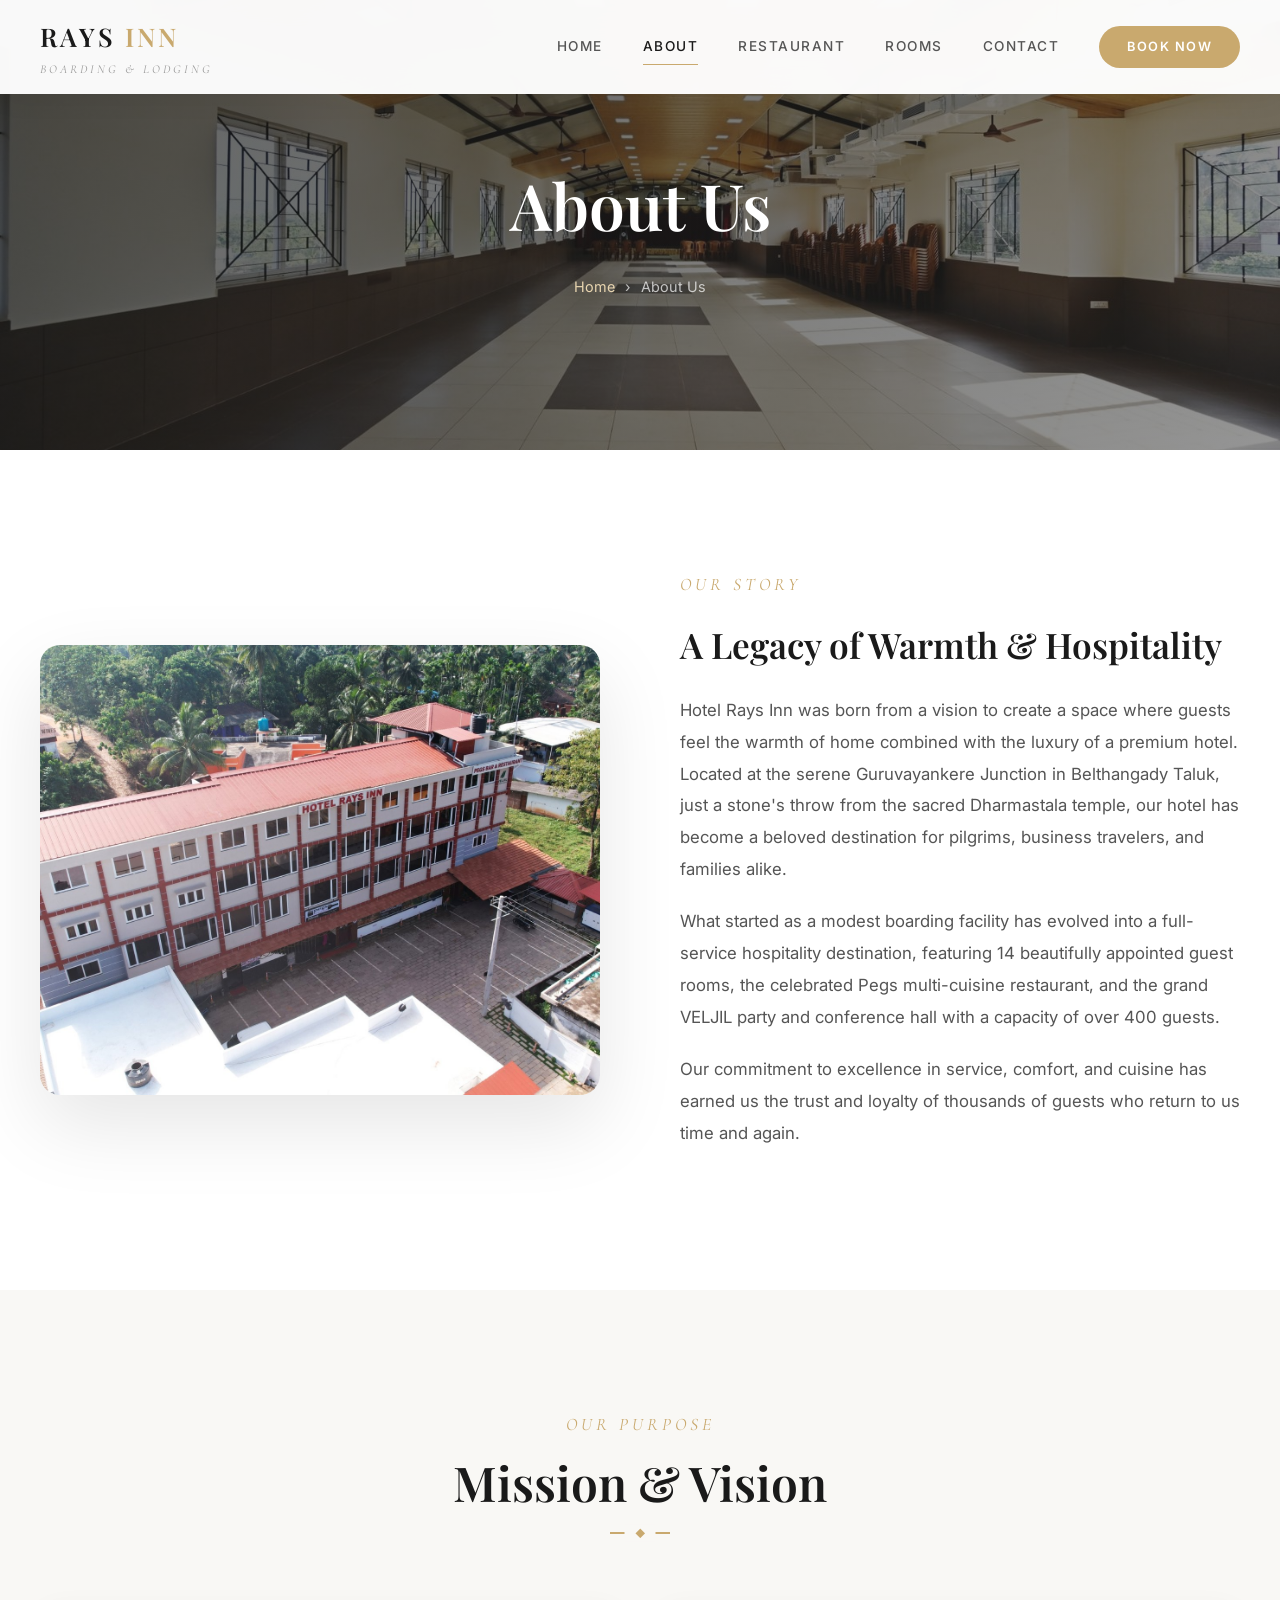
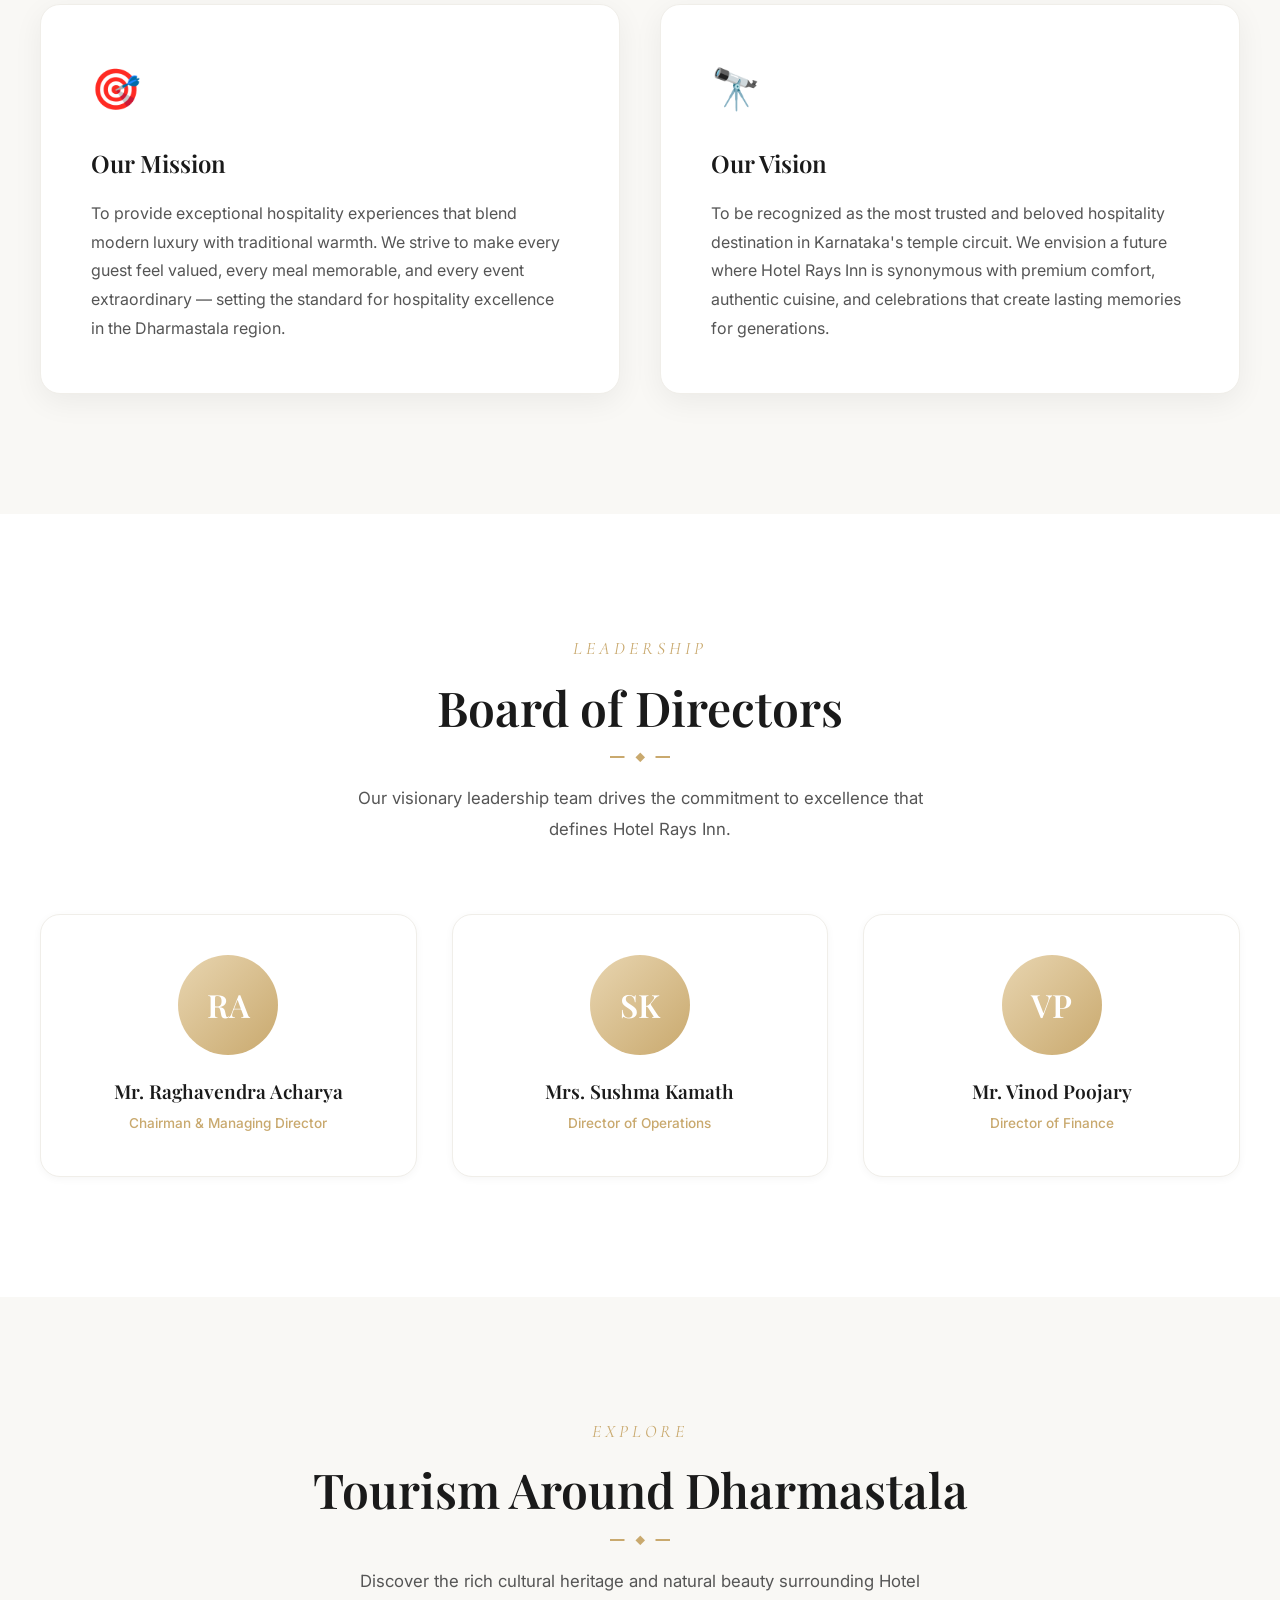
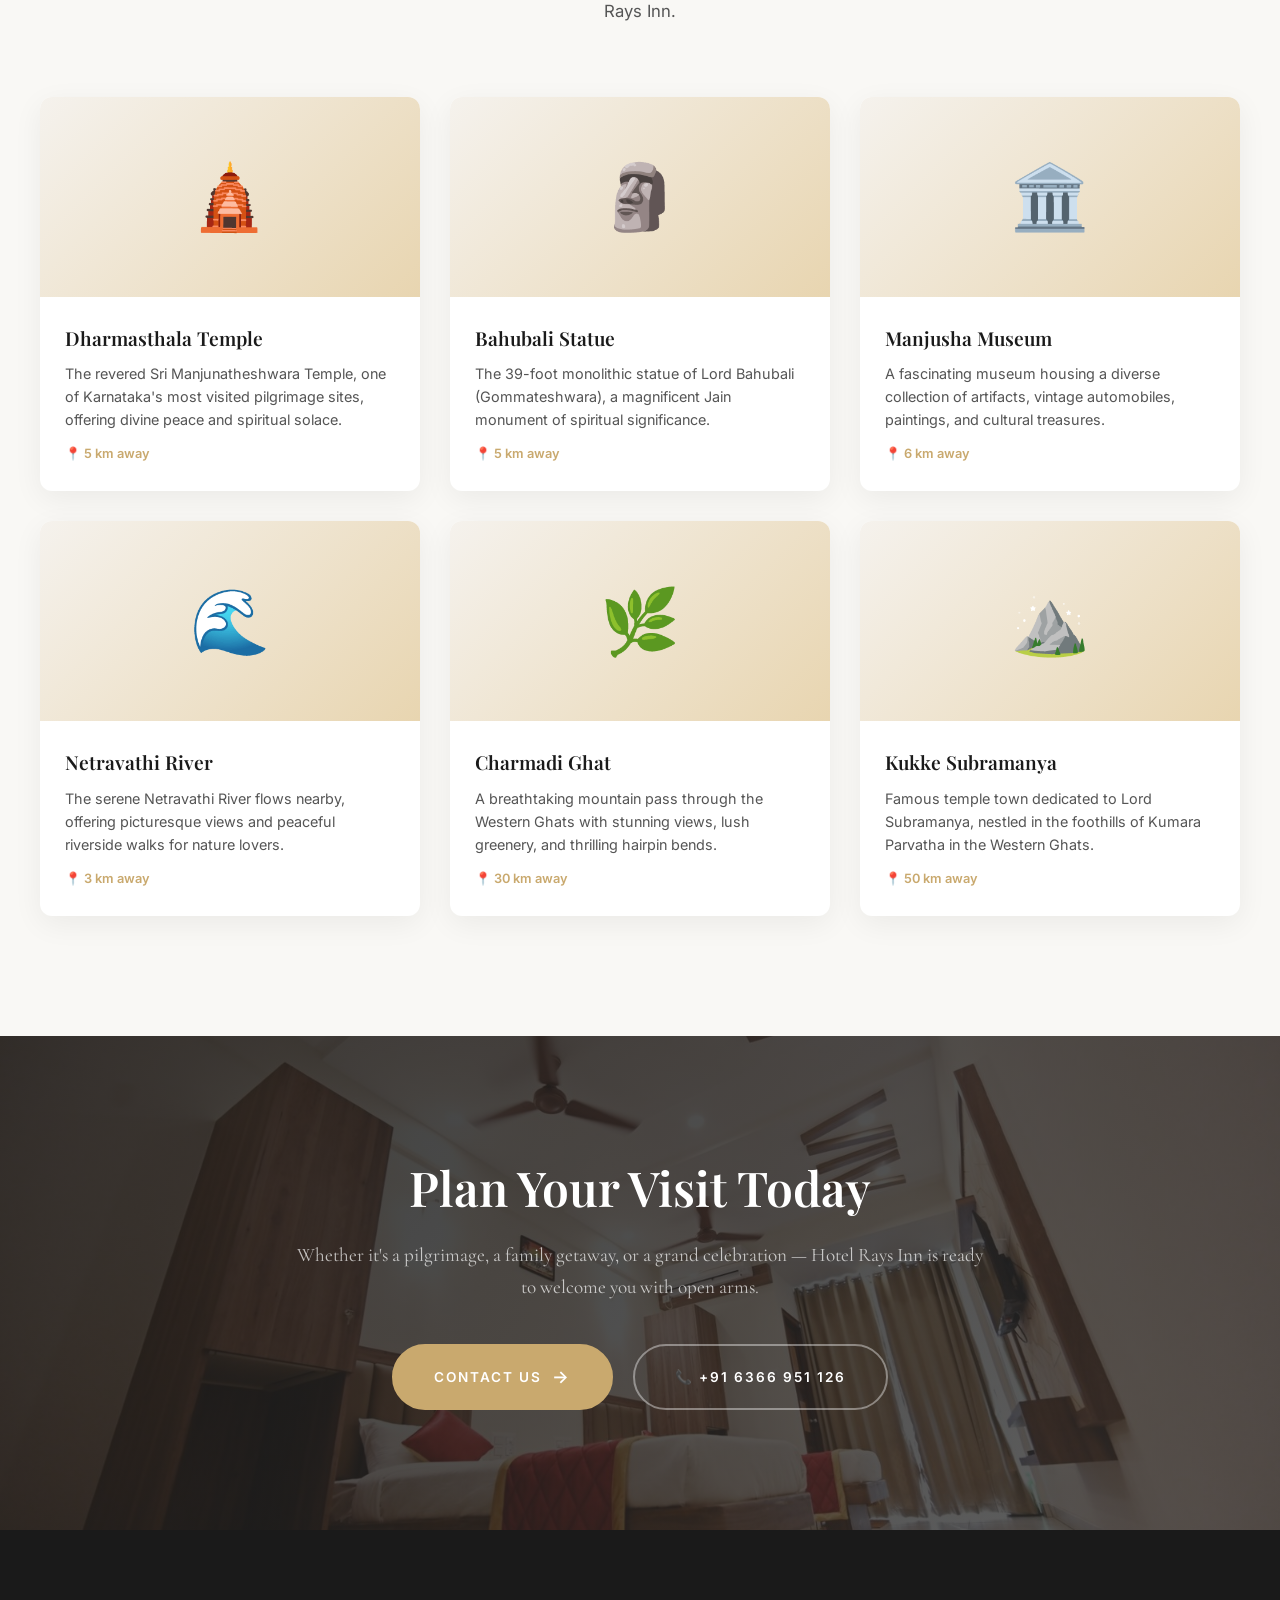
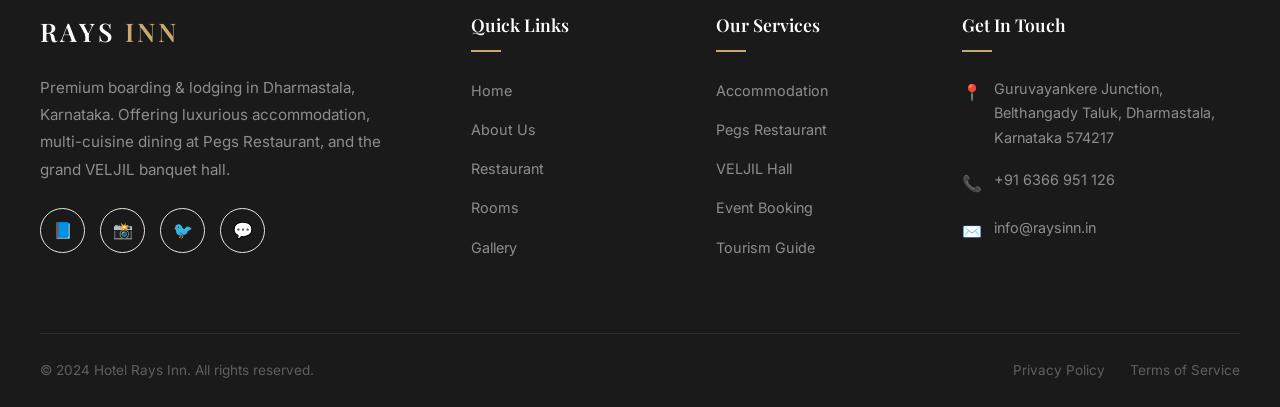
==== commit 7c4ca9d2: "mobile responsive" ====
--- a/about.html
+++ b/about.html
@@ -6,6 +6,7 @@
     <meta name="description" content="Learn about Hotel Rays Inn — our story, mission, board of directors, and the beautiful tourism destinations around Dharmastala.">
     <title>About Us | Hotel Rays Inn — Our Story & Vision</title>
     <link rel="stylesheet" href="style.css">
+    <link rel="stylesheet" href="mobile-premium.css">
     <link rel="icon" href="data:image/svg+xml,<svg xmlns='http://www.w3.org/2000/svg' viewBox='0 0 100 100'><text y='.9em' font-size='90'>🏨</text></svg>">
 </head>
 <body>
@@ -274,12 +275,38 @@
         </div>
     </footer>
 
-    <!-- Back to Top -->
     <button class="back-to-top" id="backToTop" aria-label="Back to top">↑</button>
+
+    <!-- Mobile Bottom Navigation -->
+    <nav class="mobile-bottom-nav" id="mobileBottomNav" aria-label="Mobile navigation">
+        <div class="mobile-bottom-nav-inner">
+            <button class="mobile-bottom-nav-item" data-href="/" aria-label="Home">
+                <span class="nav-icon">🏠</span>
+                <span>Home</span>
+            </button>
+            <button class="mobile-bottom-nav-item" data-href="/#rooms" aria-label="Rooms">
+                <span class="nav-icon">🛏️</span>
+                <span>Rooms</span>
+            </button>
+            <button class="mobile-bottom-nav-item mobile-bottom-nav-cta" data-href="#book" aria-label="Book Now">
+                <span class="nav-icon">📅</span>
+                <span>Book</span>
+            </button>
+            <button class="mobile-bottom-nav-item" data-href="/menu" aria-label="Restaurant">
+                <span class="nav-icon">🍽️</span>
+                <span>Menu</span>
+            </button>
+            <button class="mobile-bottom-nav-item" data-href="/#contact" aria-label="Contact">
+                <span class="nav-icon">📞</span>
+                <span>Contact</span>
+            </button>
+        </div>
+    </nav>
 
     <!-- Toast -->
     <div class="toast" id="toast"></div>
 
     <script src="script.js"></script>
+    <script src="mobile-premium.js"></script>
 </body>
 </html>
--- a/mobile-premium.css
+++ b/mobile-premium.css
@@ -0,0 +1,1196 @@
+/* ============================================
+   HOTEL RAYS INN — Premium Mobile UX
+   Demo Day Special · Ultra-Responsive · 2024
+   ============================================ */
+
+/* ── Mobile Bottom Navigation Bar ── */
+.mobile-bottom-nav {
+    display: none;
+    position: fixed;
+    bottom: 0;
+    left: 0;
+    width: 100%;
+    z-index: 1100;
+    padding: 0;
+    transition: transform 0.4s var(--ease-smooth);
+}
+
+.mobile-bottom-nav.hidden {
+    transform: translateY(100%);
+}
+
+.mobile-bottom-nav-inner {
+    display: flex;
+    align-items: stretch;
+    justify-content: space-around;
+    background: rgba(255, 255, 255, 0.92);
+    backdrop-filter: blur(25px) saturate(180%);
+    -webkit-backdrop-filter: blur(25px) saturate(180%);
+    border-top: 1px solid rgba(232, 229, 224, 0.6);
+    box-shadow: 0 -4px 30px rgba(0, 0, 0, 0.08);
+    padding: 6px 0 env(safe-area-inset-bottom, 6px);
+}
+
+.mobile-bottom-nav-item {
+    display: flex;
+    flex-direction: column;
+    align-items: center;
+    justify-content: center;
+    flex: 1;
+    padding: 8px 4px 6px;
+    background: none;
+    color: var(--text-muted);
+    font-size: 0.6rem;
+    font-weight: 600;
+    letter-spacing: 0.8px;
+    text-transform: uppercase;
+    gap: 3px;
+    position: relative;
+    -webkit-tap-highlight-color: transparent;
+    transition: color 0.3s var(--ease-smooth);
+}
+
+.mobile-bottom-nav-item .nav-icon {
+    font-size: 1.3rem;
+    line-height: 1;
+    transition: transform 0.3s var(--ease-bounce);
+}
+
+.mobile-bottom-nav-item.active {
+    color: var(--gold);
+}
+
+.mobile-bottom-nav-item.active .nav-icon {
+    transform: scale(1.15);
+}
+
+.mobile-bottom-nav-item::before {
+    content: '';
+    position: absolute;
+    top: 0;
+    left: 50%;
+    transform: translateX(-50%) scaleX(0);
+    width: 24px;
+    height: 2.5px;
+    background: var(--gold);
+    border-radius: 0 0 3px 3px;
+    transition: transform 0.3s var(--ease-smooth);
+}
+
+.mobile-bottom-nav-item.active::before {
+    transform: translateX(-50%) scaleX(1);
+}
+
+/* Ripple effect on tap */
+.mobile-bottom-nav-item::after {
+    content: '';
+    position: absolute;
+    top: 50%;
+    left: 50%;
+    width: 40px;
+    height: 40px;
+    background: rgba(201, 169, 110, 0.15);
+    border-radius: 50%;
+    transform: translate(-50%, -50%) scale(0);
+    transition: transform 0.4s var(--ease-smooth), opacity 0.4s;
+    opacity: 0;
+    pointer-events: none;
+}
+
+.mobile-bottom-nav-item:active::after {
+    transform: translate(-50%, -50%) scale(2);
+    opacity: 1;
+    transition: none;
+}
+
+/* CTA center button */
+.mobile-bottom-nav-cta {
+    position: relative;
+    top: -14px;
+    width: 52px;
+    height: 52px;
+    border-radius: 50%;
+    background: linear-gradient(135deg, var(--gold), var(--gold-dark));
+    color: var(--white) !important;
+    font-size: 0.55rem !important;
+    box-shadow: 0 4px 20px rgba(201, 169, 110, 0.4);
+    display: flex;
+    flex-direction: column;
+    align-items: center;
+    justify-content: center;
+    gap: 2px;
+}
+
+.mobile-bottom-nav-cta .nav-icon {
+    font-size: 1.2rem !important;
+}
+
+.mobile-bottom-nav-cta::before {
+    display: none !important;
+}
+
+.mobile-bottom-nav-cta::after {
+    display: none !important;
+}
+
+/* ── Enhanced Mobile Drawer Navigation ── */
+@media (max-width: 768px) {
+    .mobile-bottom-nav {
+        display: block;
+    }
+
+    /* Add bottom safe padding so content isn't hidden behind bottom nav */
+    body {
+        padding-bottom: 70px;
+    }
+
+    /* Hide the desktop nav CTA on mobile - bottom nav handles it */
+    .navbar .nav-cta {
+        display: none !important;
+    }
+
+    /* Redesigned Mobile Drawer */
+    .nav-links {
+        width: 100% !important;
+        max-width: 100% !important;
+        right: -100%;
+        border-radius: 0;
+        padding: 0 !important;
+        gap: 0 !important;
+        background: var(--white) !important;
+        box-shadow: none !important;
+    }
+
+    .nav-links.open {
+        right: 0;
+        box-shadow: 0 0 60px rgba(0, 0, 0, 0.15) !important;
+    }
+
+    /* Full-screen elegant drawer */
+    .nav-links::before {
+        content: '';
+        display: block;
+        width: 100%;
+        height: 90px;
+        background: linear-gradient(135deg, var(--charcoal), #2a2a2a);
+    }
+
+    .nav-links a {
+        padding: 18px 30px !important;
+        font-size: 1rem !important;
+        letter-spacing: 2px !important;
+        border-bottom: 1px solid var(--border-light);
+        display: flex !important;
+        align-items: center;
+        gap: 15px;
+        transition: all 0.3s var(--ease-smooth) !important;
+    }
+
+    .nav-links a:active {
+        background: var(--cream);
+    }
+
+    .nav-links a.active {
+        color: var(--gold) !important;
+        background: rgba(201, 169, 110, 0.05);
+        border-left: 3px solid var(--gold);
+    }
+
+    /* Animated hamburger - smoother */
+    .nav-toggle {
+        width: 44px;
+        height: 44px;
+        display: flex !important;
+        align-items: center;
+        justify-content: center;
+        border-radius: 50%;
+        background: rgba(255, 255, 255, 0.1);
+        transition: background 0.3s;
+    }
+
+    .navbar.scrolled .nav-toggle {
+        background: var(--cream);
+    }
+
+    .nav-toggle span {
+        position: absolute;
+        transition: all 0.4s var(--ease-smooth) !important;
+    }
+
+    .nav-toggle span:nth-child(1) { transform: translateY(-7px); }
+    .nav-toggle span:nth-child(3) { transform: translateY(7px); }
+
+    .nav-toggle.active span:nth-child(1) {
+        transform: rotate(45deg) translate(0, 0) !important;
+    }
+    .nav-toggle.active span:nth-child(2) {
+        opacity: 0 !important;
+        transform: scaleX(0) !important;
+    }
+    .nav-toggle.active span:nth-child(3) {
+        transform: rotate(-45deg) translate(0, 0) !important;
+    }
+
+    /* ── Mobile Hero Enhancements ── */
+    .hero {
+        min-height: 100svh;
+        min-height: 100vh;
+    }
+
+    .hero-content {
+        padding: 0 24px !important;
+    }
+
+    .hero-badge {
+        font-size: 0.72rem;
+        padding: 8px 18px;
+        letter-spacing: 2px;
+    }
+
+    .hero-title {
+        font-size: clamp(2.2rem, 10vw, 3.5rem) !important;
+        margin-bottom: 18px;
+    }
+
+    .hero-subtitle {
+        font-size: 1rem !important;
+        margin-bottom: 30px;
+        line-height: 1.6;
+    }
+
+    .hero-actions {
+        gap: 12px;
+    }
+
+    .hero-actions .btn {
+        width: 100%;
+        max-width: 300px;
+        justify-content: center;
+    }
+
+    .hero-scroll {
+        bottom: 80px; /* Above bottom nav */
+    }
+
+    /* ── Mobile Section Spacing ── */
+    .section-header {
+        margin-bottom: 35px !important;
+    }
+
+    .section-title {
+        font-size: clamp(1.6rem, 5vw, 2.2rem) !important;
+        line-height: 1.25;
+    }
+
+    .section-subtitle {
+        font-size: 0.9rem;
+        letter-spacing: 3px;
+    }
+
+    .section-desc {
+        font-size: 0.95rem;
+        line-height: 1.7;
+    }
+
+    /* ── Mobile About Section ── */
+    .about-grid {
+        gap: 30px !important;
+    }
+
+    .about-image img {
+        height: 280px !important;
+        border-radius: var(--radius-md) !important;
+    }
+
+    .about-content .section-title {
+        text-align: center;
+    }
+
+    .about-content .section-subtitle {
+        text-align: center;
+    }
+
+    .about-text {
+        font-size: 0.95rem;
+        text-align: center;
+    }
+
+    .about-content .btn {
+        display: block;
+        text-align: center;
+        margin: 0 auto;
+    }
+
+    .about-experience-badge {
+        left: 50% !important;
+        bottom: -25px !important;
+        transform: translateX(-50%);
+        padding: 15px 24px;
+    }
+
+    .about-experience-badge .number {
+        font-size: 2rem;
+    }
+
+    /* ── Mobile Services Cards ── */
+    .services-grid {
+        max-width: 100% !important;
+    }
+
+    .service-card {
+        border-radius: var(--radius-md) !important;
+    }
+
+    .service-card-image {
+        height: 200px !important;
+    }
+
+    .service-card-body {
+        padding: 24px !important;
+    }
+
+    .service-card-icon {
+        width: 46px;
+        height: 46px;
+        font-size: 1.2rem;
+    }
+
+    .service-card-title {
+        font-size: 1.25rem !important;
+    }
+
+    .service-card-text {
+        font-size: 0.88rem;
+    }
+
+    /* ── Mobile Room Cards ── */
+    .room-card {
+        height: 300px !important;
+        border-radius: var(--radius-md) !important;
+    }
+
+    .room-card-content {
+        padding: 24px !important;
+        transform: none !important;
+    }
+
+    .room-card-name {
+        font-size: 1.3rem !important;
+    }
+
+    /* Show description by default on mobile (no hover) */
+    .room-card .room-card-desc {
+        opacity: 1 !important;
+        transform: none !important;
+    }
+
+    .room-card .room-card-amenities {
+        opacity: 1 !important;
+        transform: none !important;
+        flex-wrap: wrap;
+    }
+
+    .room-card-amenity {
+        font-size: 0.72rem !important;
+    }
+
+    /* ── Mobile Stats ── */
+    .stats-section {
+        padding: 50px 0 !important;
+    }
+
+    .stat-number {
+        font-size: 2.2rem !important;
+    }
+
+    .stat-label {
+        font-size: 0.75rem;
+    }
+
+    /* ── Mobile Gallery — Horizontal Scroll ── */
+    .gallery-grid {
+        display: flex !important;
+        overflow-x: auto;
+        scroll-snap-type: x mandatory;
+        -webkit-overflow-scrolling: touch;
+        gap: 12px !important;
+        padding-bottom: 15px;
+        scrollbar-width: none;
+    }
+
+    .gallery-grid::-webkit-scrollbar {
+        display: none;
+    }
+
+    .gallery-item {
+        scroll-snap-align: start;
+        flex: 0 0 85vw;
+        height: 220px !important;
+        border-radius: var(--radius-md) !important;
+    }
+
+    .gallery-item:nth-child(1) {
+        grid-column: unset !important;
+        grid-row: unset !important;
+        height: 220px !important;
+    }
+
+    /* Gallery scroll indicator dots */
+    .gallery-grid::after {
+        content: '';
+        flex: 0 0 1px;
+    }
+
+    /* ── Mobile Testimonials ── */
+    .testimonial-quote {
+        font-size: 1.15rem !important;
+        line-height: 1.7 !important;
+        padding: 0 5px;
+    }
+
+    .testimonial-quote::before {
+        font-size: 4rem !important;
+        top: -20px !important;
+    }
+
+    /* ── Mobile CTA Section ── */
+    .cta-section {
+        padding: 80px 0 !important;
+    }
+
+    .cta-title {
+        font-size: clamp(1.5rem, 5vw, 2rem) !important;
+    }
+
+    .cta-text {
+        font-size: 1rem;
+    }
+
+    .cta-content .hero-actions {
+        flex-direction: column;
+        align-items: center;
+    }
+
+    .cta-content .btn {
+        width: 100%;
+        max-width: 300px;
+        justify-content: center;
+    }
+
+    /* ── Mobile Contact Section ── */
+    .contact-grid {
+        gap: 40px !important;
+    }
+
+    .contact-info-title {
+        font-size: 1.4rem !important;
+        text-align: center;
+    }
+
+    .contact-info-text {
+        text-align: center;
+        font-size: 0.92rem;
+    }
+
+    .contact-social {
+        justify-content: center;
+    }
+
+    .contact-detail {
+        gap: 14px !important;
+    }
+
+    .contact-detail-icon {
+        width: 42px !important;
+        height: 42px !important;
+        font-size: 1rem !important;
+    }
+
+    .contact-form-wrapper {
+        padding: 24px !important;
+        border-radius: var(--radius-md) !important;
+    }
+
+    .contact-form-wrapper h3 {
+        font-size: 1.3rem !important;
+    }
+
+    /* ── Mobile Footer ── */
+    .footer {
+        padding: 50px 0 0 !important;
+        padding-bottom: 70px !important; /* Space for bottom nav */
+    }
+
+    .footer-brand .nav-logo-text {
+        text-align: center;
+    }
+
+    .footer-text {
+        text-align: center;
+        font-size: 0.88rem;
+    }
+
+    .footer .contact-social {
+        justify-content: center;
+    }
+
+    .footer-title {
+        font-size: 1rem;
+    }
+
+    .footer-title::after {
+        left: 0;
+    }
+
+    .footer-bottom {
+        padding: 20px 0;
+    }
+
+    /* ── Mobile Form Improvements ── */
+    .form-group input,
+    .form-group textarea,
+    .form-group select {
+        padding: 15px 16px !important;
+        font-size: 16px !important; /* Prevents iOS zoom */
+        border-radius: var(--radius-sm) !important;
+    }
+
+    .form-submit-btn {
+        padding: 16px !important;
+        font-size: 0.85rem !important;
+        border-radius: var(--radius-sm) !important;
+    }
+
+    /* ── Mobile Modal ── */
+    .modal {
+        padding: 30px 24px !important;
+        border-radius: var(--radius-lg) var(--radius-lg) 0 0 !important;
+        max-height: 85vh !important;
+        width: 100% !important;
+        position: fixed !important;
+        bottom: 0 !important;
+        transform: translateY(100%) !important;
+    }
+
+    .modal-overlay.active .modal {
+        transform: translateY(0) !important;
+    }
+
+    .modal h2 {
+        font-size: 1.5rem !important;
+    }
+
+    .modal-close {
+        top: 15px !important;
+        right: 15px !important;
+    }
+
+    /* Modal bottom sheet handle */
+    .modal::before {
+        content: '';
+        display: block;
+        width: 40px;
+        height: 4px;
+        background: var(--border);
+        border-radius: 4px;
+        margin: 0 auto 20px;
+    }
+
+    /* ── Mobile Toast ── */
+    .toast {
+        bottom: 80px !important; /* Above bottom nav */
+        right: 16px !important;
+        left: 16px !important;
+        max-width: none;
+        border-radius: var(--radius-md) !important;
+        font-size: 0.85rem !important;
+        padding: 14px 20px !important;
+    }
+
+    /* ── Mobile Back to Top ── */
+    .back-to-top {
+        bottom: 80px !important; /* Above bottom nav */
+        right: 16px !important;
+        width: 44px;
+        height: 44px;
+        font-size: 1rem;
+    }
+
+    /* ── Mobile Lightbox ── */
+    .lightbox img {
+        max-width: 95% !important;
+        border-radius: var(--radius-sm) !important;
+    }
+
+    .lightbox-close {
+        top: 16px !important;
+        right: 16px !important;
+        width: 42px;
+        height: 42px;
+    }
+
+    /* ── Mobile About Page ── */
+    .about-story-grid {
+        gap: 30px !important;
+    }
+
+    .about-story-image img {
+        height: 250px !important;
+        border-radius: var(--radius-md) !important;
+    }
+
+    .about-story-content h2 {
+        font-size: 1.6rem !important;
+        text-align: center;
+    }
+
+    .about-story-content p {
+        font-size: 0.95rem !important;
+        text-align: center;
+    }
+
+    .mission-card {
+        padding: 30px 24px !important;
+    }
+
+    .mission-card h3 {
+        font-size: 1.3rem !important;
+    }
+
+    .mission-card p {
+        font-size: 0.9rem !important;
+    }
+
+    .director-card {
+        padding: 28px 20px !important;
+    }
+
+    .director-avatar {
+        width: 80px;
+        height: 80px;
+        font-size: 1.6rem;
+    }
+
+    .director-name {
+        font-size: 1.05rem !important;
+    }
+
+    .tourism-card-image {
+        height: 150px !important;
+        font-size: 3rem !important;
+    }
+
+    .tourism-card-body {
+        padding: 20px !important;
+    }
+
+    .tourism-card-title {
+        font-size: 1.05rem !important;
+    }
+
+    .tourism-card-text {
+        font-size: 0.85rem !important;
+    }
+
+    /* ── Page Hero Mobile ── */
+    .page-hero {
+        height: 35vh !important;
+        min-height: 240px !important;
+    }
+
+    .page-hero-title {
+        font-size: clamp(1.8rem, 6vw, 2.5rem) !important;
+    }
+
+    /* ── Mobile Menu Showcase ── */
+    .menu-showcase {
+        padding: 80px 0 30px !important;
+    }
+
+    .menu-showcase-tabs {
+        padding: 0 12px !important;
+        gap: 5px !important;
+        margin-bottom: 20px !important;
+        /* Horizontal scroll for tabs */
+        flex-wrap: nowrap !important;
+        overflow-x: auto;
+        scrollbar-width: none;
+        -webkit-overflow-scrolling: touch;
+        justify-content: flex-start !important;
+    }
+
+    .menu-showcase-tabs::-webkit-scrollbar {
+        display: none;
+    }
+
+    .showcase-tab {
+        flex-shrink: 0;
+        padding: 8px 14px !important;
+        font-size: 0.68rem !important;
+        letter-spacing: 1px !important;
+    }
+
+    .menu-carousel-wrapper {
+        padding: 0 8px !important;
+    }
+
+    .carousel-arrow {
+        width: 34px !important;
+        height: 34px !important;
+        font-size: 1.1rem !important;
+        flex-shrink: 0 !important;
+    }
+
+    .featured-dish {
+        margin: 5px 0 25px !important;
+    }
+
+    .featured-dish-image-wrap {
+        width: 200px !important;
+        height: 200px !important;
+    }
+
+    .featured-dish-glow {
+        width: 230px !important;
+        height: 230px !important;
+    }
+
+    .featured-dish-img {
+        border-width: 3px !important;
+    }
+
+    .featured-dish-ring {
+        top: -10px !important;
+        left: -10px !important;
+        width: calc(100% + 20px) !important;
+        height: calc(100% + 20px) !important;
+    }
+
+    .featured-dish-info {
+        padding: 0 16px !important;
+    }
+
+    .featured-dish-name {
+        font-size: 1.4rem !important;
+    }
+
+    .featured-dish-desc {
+        font-size: 0.82rem !important;
+        letter-spacing: 0.5px !important;
+        margin-bottom: 20px !important;
+    }
+
+    .featured-dish-meta {
+        padding: 15px 0 !important;
+        margin-bottom: 15px !important;
+    }
+
+    .featured-meta-item {
+        padding: 0 !important;
+    }
+
+    .meta-label {
+        font-size: 0.58rem !important;
+    }
+
+    .meta-value {
+        font-size: 1rem !important;
+    }
+
+    .featured-dish-ingredients {
+        gap: 5px !important;
+        margin-bottom: 20px !important;
+    }
+
+    .ingredient-tag {
+        padding: 5px 12px !important;
+        font-size: 0.65rem !important;
+    }
+
+    .featured-dish-actions .btn {
+        padding: 12px 28px !important;
+        font-size: 0.75rem !important;
+    }
+
+    .featured-also p {
+        font-size: 0.82rem !important;
+    }
+
+    /* ── Mobile Grid Filters ── */
+    .menu-filters {
+        overflow-x: auto !important;
+        flex-wrap: nowrap !important;
+        scrollbar-width: none !important;
+        -webkit-overflow-scrolling: touch;
+        justify-content: flex-start !important;
+        padding: 0 4px;
+    }
+
+    .menu-filters::-webkit-scrollbar {
+        display: none;
+    }
+
+    .menu-filter-btn {
+        flex-shrink: 0;
+        padding: 8px 16px !important;
+        font-size: 0.72rem !important;
+    }
+
+    /* ── PMG Cards Mobile ── */
+    .premium-menu-grid {
+        gap: 16px !important;
+    }
+
+    .pmg-card {
+        border-radius: var(--radius-md) !important;
+    }
+
+    .pmg-card-image {
+        height: 180px !important;
+    }
+
+    .pmg-card-body {
+        padding: 18px !important;
+    }
+
+    .pmg-card-title {
+        font-size: 1.15rem !important;
+    }
+
+    .pmg-card-desc {
+        font-size: 0.85rem !important;
+        margin-bottom: 14px !important;
+    }
+
+    .pmg-card-price {
+        padding: 6px 14px !important;
+        font-size: 0.88rem !important;
+    }
+
+    .pmg-card-cat {
+        padding: 4px 10px !important;
+        font-size: 0.6rem !important;
+    }
+
+    /* Chef's Note mobile */
+    .chef-note {
+        padding: 24px 18px !important;
+        border-radius: var(--radius-lg) !important;
+        text-align: center !important;
+    }
+
+    .chef-note-icon {
+        font-size: 3rem !important;
+    }
+
+    .chef-note-content h3 {
+        font-size: 1.2rem !important;
+    }
+
+    .chef-note-content p {
+        font-size: 0.9rem !important;
+    }
+
+    .chef-note-content .section-subtitle {
+        text-align: center !important;
+    }
+}
+
+/* ── Small Phone Optimizations (≤ 480px) ── */
+@media (max-width: 480px) {
+    .container {
+        padding: 0 16px !important;
+    }
+
+    .hero-title {
+        font-size: 2rem !important;
+    }
+
+    .hero-subtitle {
+        font-size: 0.9rem !important;
+    }
+
+    .hero-badge {
+        font-size: 0.65rem !important;
+        padding: 7px 14px !important;
+    }
+
+    .section-title {
+        font-size: 1.5rem !important;
+    }
+
+    .about-image img {
+        height: 220px !important;
+    }
+
+    .room-card {
+        height: 260px !important;
+    }
+
+    .stat-number {
+        font-size: 1.9rem !important;
+    }
+
+    .gallery-item {
+        flex: 0 0 90vw !important;
+        height: 200px !important;
+    }
+
+    .service-card-image {
+        height: 170px !important;
+    }
+
+    .cta-title {
+        font-size: 1.4rem !important;
+    }
+
+    .contact-detail-content h4 {
+        font-size: 0.78rem !important;
+    }
+
+    .contact-detail-content p {
+        font-size: 0.88rem !important;
+    }
+
+    .featured-dish-image-wrap {
+        width: 170px !important;
+        height: 170px !important;
+    }
+
+    .featured-dish-glow {
+        width: 200px !important;
+        height: 200px !important;
+    }
+
+    .featured-dish-name {
+        font-size: 1.2rem !important;
+    }
+
+    .carousel-dish {
+        width: 55px !important;
+        height: 55px !important;
+    }
+
+    .pmg-card-image {
+        height: 160px !important;
+    }
+
+    .tourism-card-image {
+        height: 120px !important;
+    }
+
+    .modal {
+        padding: 24px 18px !important;
+    }
+}
+
+/* ── Ultra Small Screens (≤ 360px) ── */
+@media (max-width: 360px) {
+    .hero-title {
+        font-size: 1.8rem !important;
+    }
+
+    .section-title {
+        font-size: 1.35rem !important;
+    }
+
+    .btn {
+        padding: 12px 20px !important;
+        font-size: 0.72rem !important;
+    }
+
+    .featured-dish-image-wrap {
+        width: 150px !important;
+        height: 150px !important;
+    }
+
+    .mobile-bottom-nav-item {
+        font-size: 0.55rem !important;
+    }
+
+    .mobile-bottom-nav-cta {
+        width: 46px;
+        height: 46px;
+    }
+}
+
+/* ── Landscape Phone ── */
+@media (max-width: 768px) and (orientation: landscape) {
+    .hero {
+        min-height: 100vh;
+    }
+
+    .hero-title {
+        font-size: 2rem !important;
+    }
+
+    .hero-subtitle {
+        font-size: 0.9rem !important;
+        margin-bottom: 20px !important;
+    }
+
+    .hero-actions {
+        flex-direction: row !important;
+    }
+
+    .hero-actions .btn {
+        width: auto !important;
+        max-width: none !important;
+    }
+
+    .room-card {
+        height: 280px !important;
+    }
+
+    .featured-dish-image-wrap {
+        width: 160px !important;
+        height: 160px !important;
+    }
+
+    .page-hero {
+        min-height: 200px !important;
+    }
+}
+
+/* ── Tablet Landscape (769px - 1024px) ── */
+@media (min-width: 769px) and (max-width: 1024px) {
+    .services-grid {
+        grid-template-columns: repeat(2, 1fr) !important;
+        max-width: 100% !important;
+    }
+
+    .rooms-showcase {
+        grid-template-columns: repeat(2, 1fr) !important;
+    }
+
+    .room-card {
+        height: 320px !important;
+    }
+
+    .gallery-grid {
+        grid-template-columns: repeat(3, 1fr) !important;
+    }
+
+    .gallery-item:nth-child(1) {
+        grid-column: span 2 !important;
+    }
+
+    .directors-grid {
+        grid-template-columns: repeat(3, 1fr) !important;
+    }
+
+    .tourism-grid {
+        grid-template-columns: repeat(2, 1fr) !important;
+    }
+}
+
+/* ── Touch-Friendly Interactions ── */
+@media (hover: none) {
+    /* Remove hover transforms on touch devices */
+    .service-card:hover {
+        transform: none;
+    }
+
+    .room-card:hover img {
+        transform: none;
+    }
+
+    .tourism-card:hover {
+        transform: none;
+    }
+
+    .pmg-card:hover {
+        transform: none;
+    }
+
+    .director-card:hover {
+        transform: none;
+    }
+
+    .mission-card:hover {
+        transform: none;
+    }
+
+    /* Active/pressed states instead */
+    .service-card:active {
+        transform: scale(0.98);
+    }
+
+    .tourism-card:active {
+        transform: scale(0.98);
+    }
+
+    .pmg-card:active {
+        transform: scale(0.98);
+    }
+
+    .btn:active {
+        transform: scale(0.96) !important;
+    }
+
+    .contact-social a:active {
+        transform: scale(0.9);
+    }
+}
+
+/* ── Smooth Scrolling for Touch ── */
+@media (max-width: 768px) {
+    * {
+        -webkit-tap-highlight-color: transparent;
+    }
+
+    html {
+        scroll-behavior: smooth;
+        -webkit-overflow-scrolling: touch;
+    }
+}
+
+/* ── Safe Area Insets for Notched Devices ── */
+@supports (padding: env(safe-area-inset-bottom)) {
+    .mobile-bottom-nav-inner {
+        padding-bottom: calc(6px + env(safe-area-inset-bottom));
+    }
+
+    .modal {
+        padding-bottom: calc(30px + env(safe-area-inset-bottom)) !important;
+    }
+}
+
+/* ── Reduced Motion Preferences ── */
+@media (prefers-reduced-motion: reduce) {
+    *, *::before, *::after {
+        animation-duration: 0.01ms !important;
+        animation-iteration-count: 1 !important;
+        transition-duration: 0.01ms !important;
+    }
+
+    .hero-bg img {
+        transform: none !important;
+    }
+
+    .menu-particles {
+        display: none;
+    }
+}
+
+/* ── Print Styles ── */
+@media print {
+    .mobile-bottom-nav,
+    .back-to-top,
+    .preloader,
+    .lightbox,
+    .toast,
+    .modal-overlay,
+    .nav-toggle {
+        display: none !important;
+    }
+
+    .nav-links {
+        position: static !important;
+        display: flex !important;
+    }
+
+    body {
+        padding-bottom: 0 !important;
+    }
+}
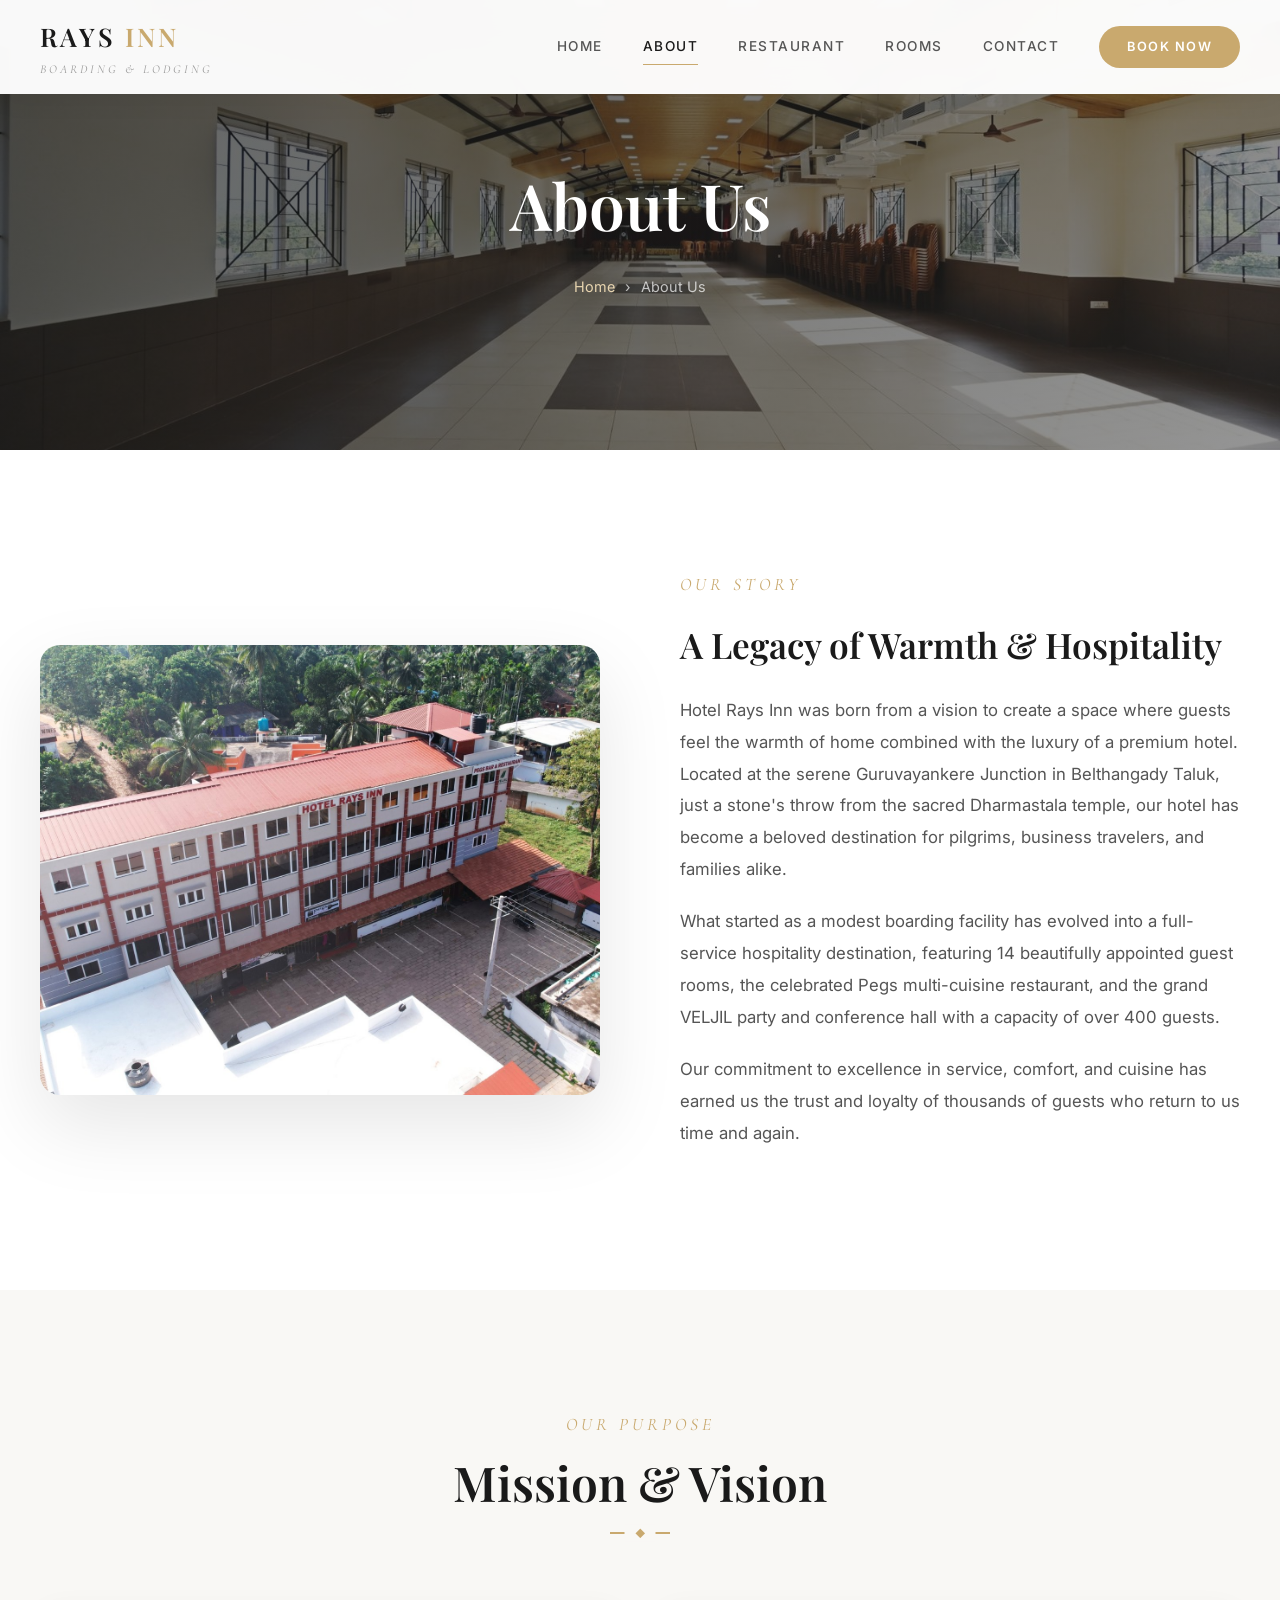
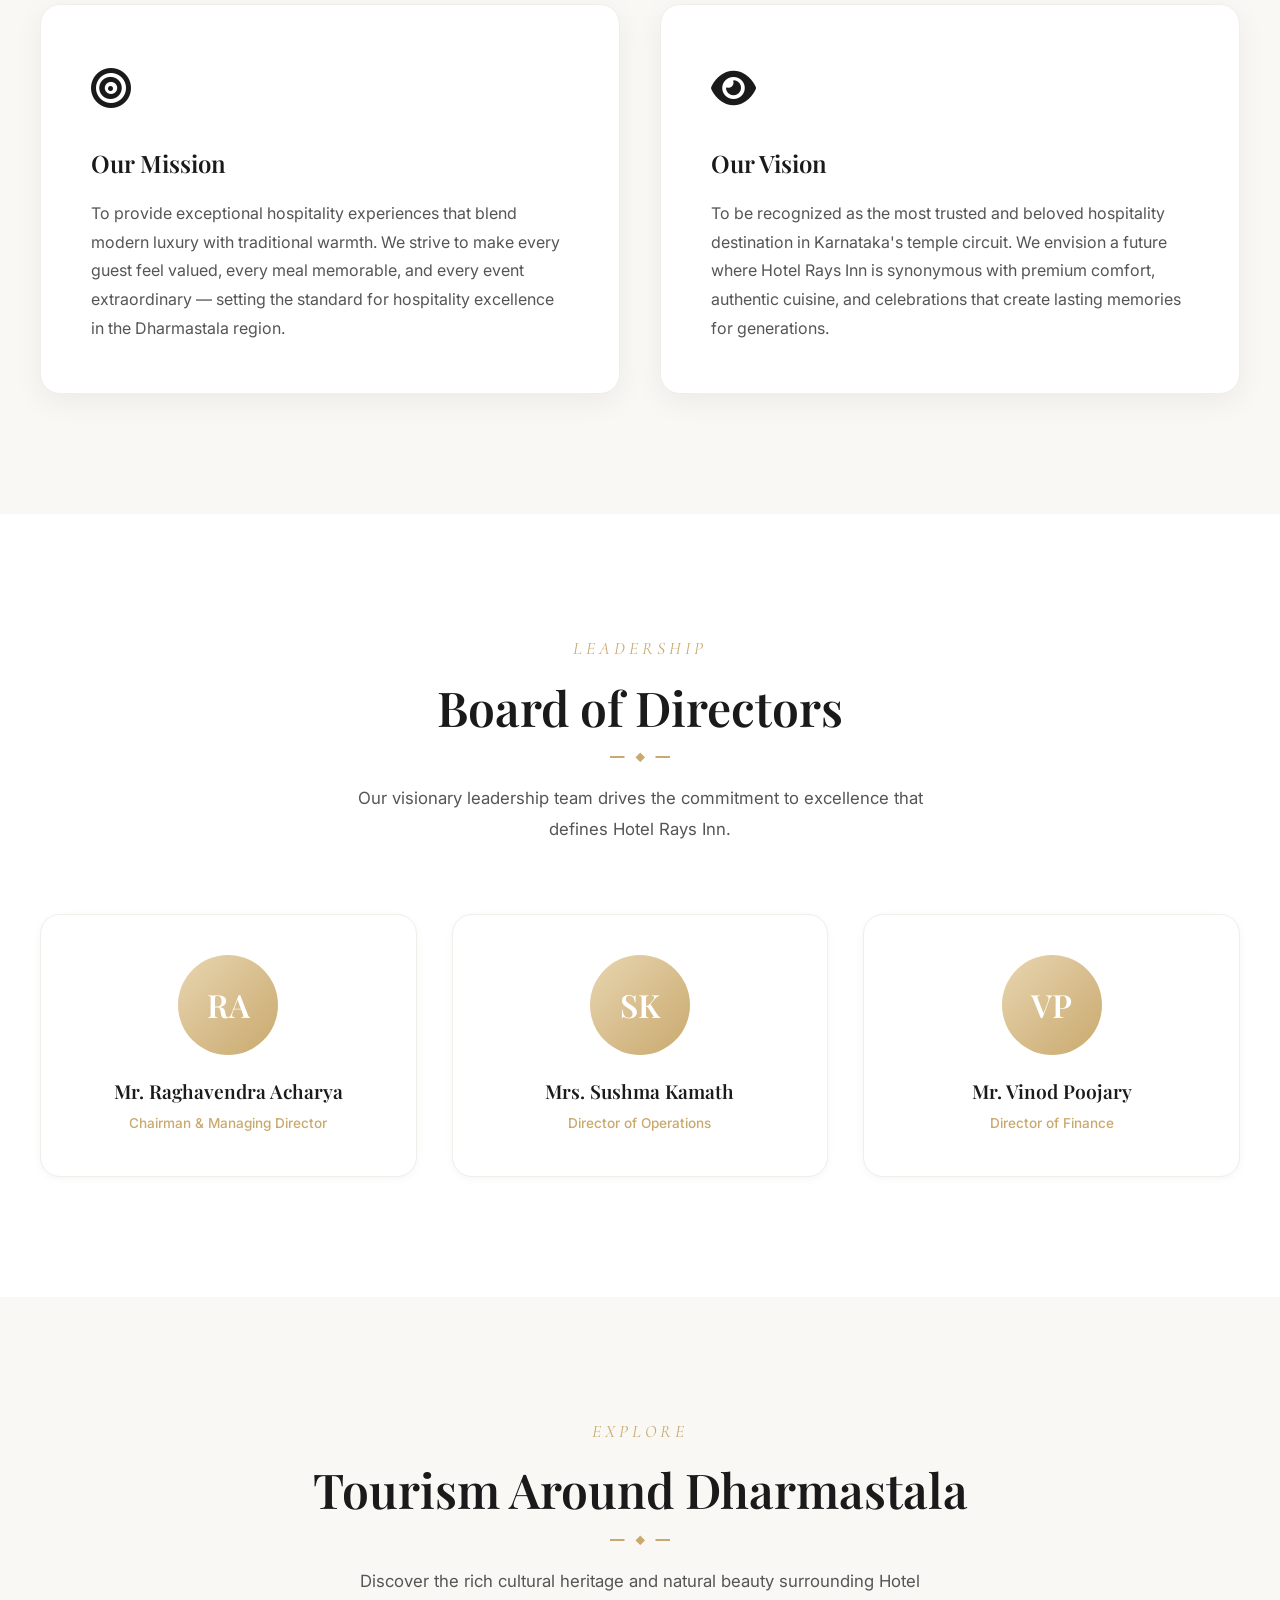
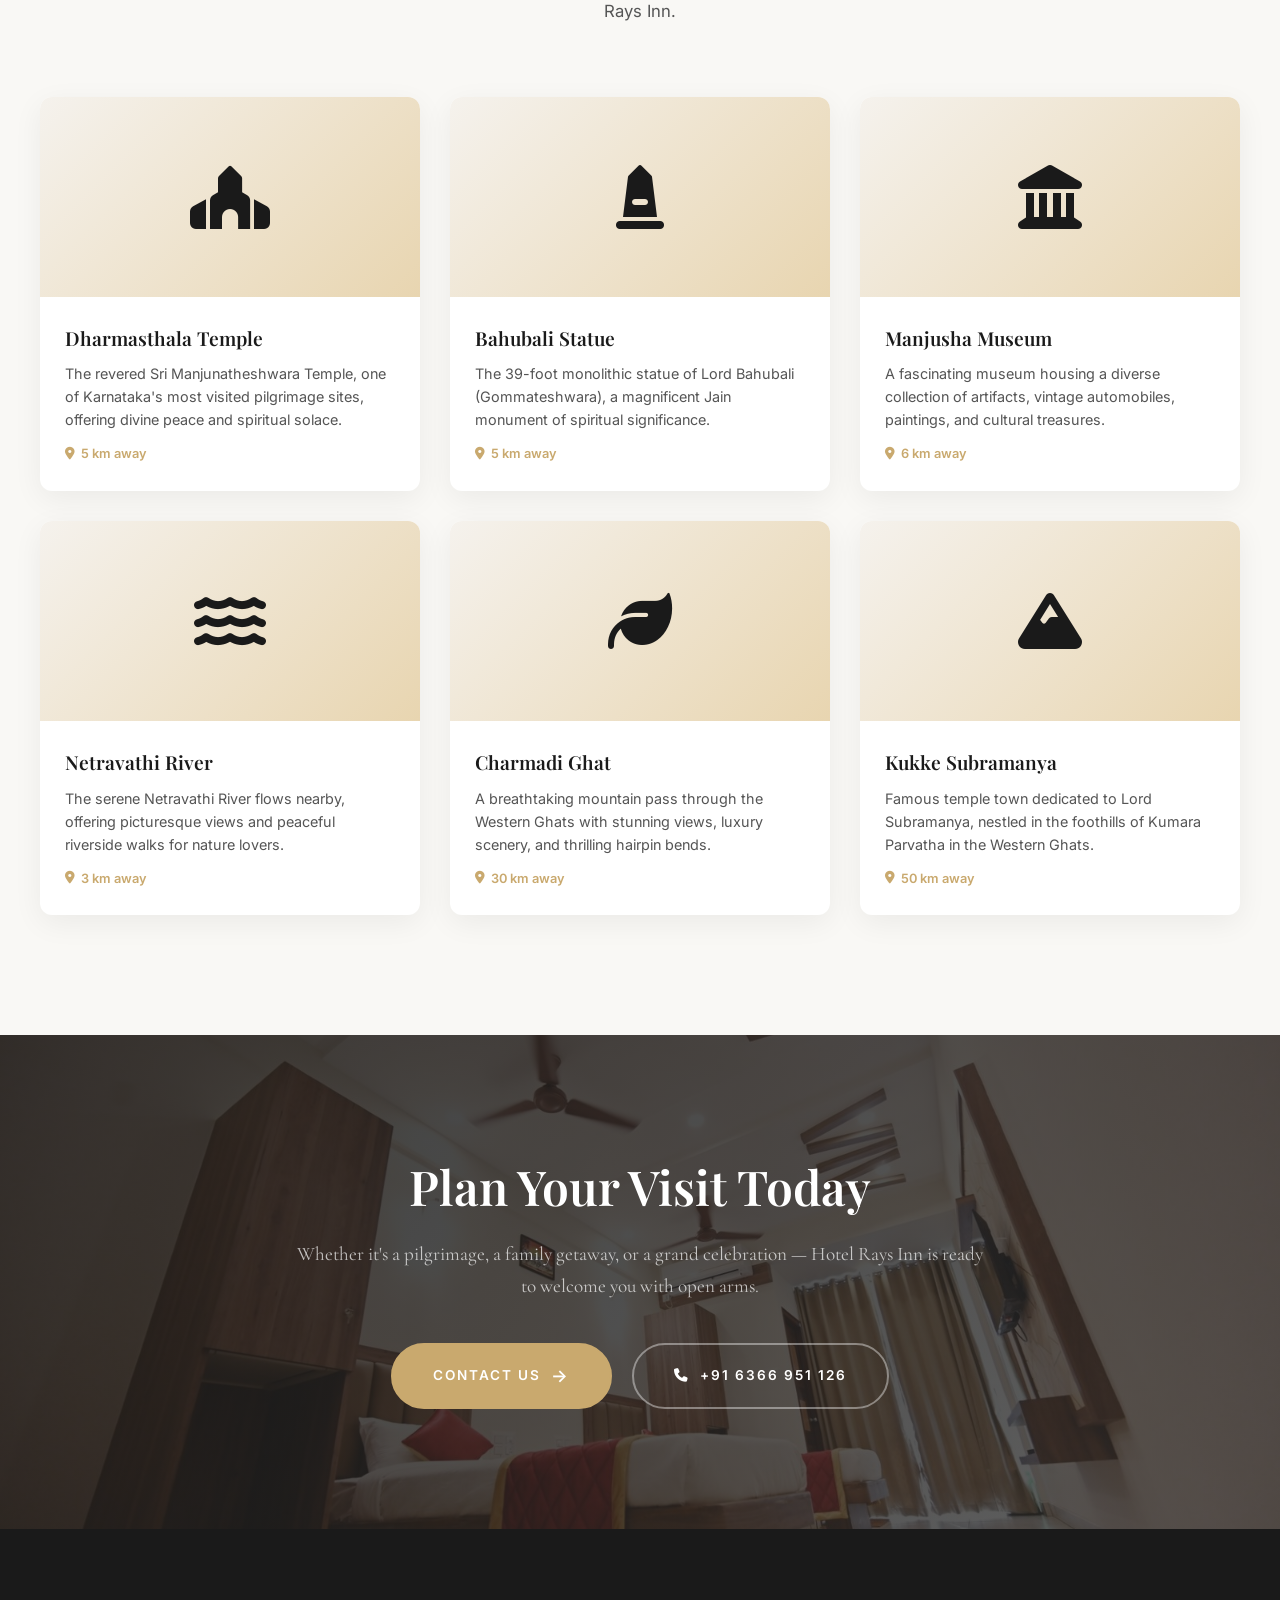
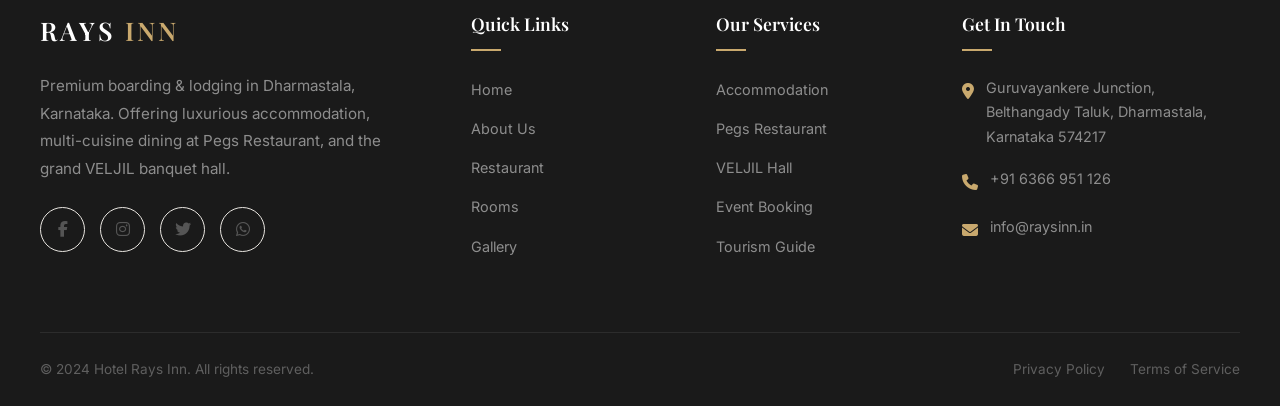
==== commit a5ce01c2: "logo removed" ====
--- a/about.html
+++ b/about.html
@@ -7,7 +7,8 @@
     <title>About Us | Hotel Rays Inn — Our Story & Vision</title>
     <link rel="stylesheet" href="style.css">
     <link rel="stylesheet" href="mobile-premium.css">
-    <link rel="icon" href="data:image/svg+xml,<svg xmlns='http://www.w3.org/2000/svg' viewBox='0 0 100 100'><text y='.9em' font-size='90'>🏨</text></svg>">
+    <link rel="stylesheet" href="https://cdnjs.cloudflare.com/ajax/libs/font-awesome/6.4.0/css/all.min.css">
+    <link rel="icon" href="data:image/svg+xml,<svg xmlns='http://www.w3.org/2000/svg' viewBox='0 0 100 100'><rect width='100' height='100' rx='22' fill='%23c9a96e'/><text x='50%' y='68%' font-family='Georgia, serif' font-weight='bold' font-size='55' fill='white' text-anchor='middle'>R</text></svg>">
 </head>
 <body>
 
@@ -89,12 +90,12 @@
             </div>
             <div class="mission-grid stagger-children">
                 <div class="mission-card">
-                    <div class="mission-card-icon">🎯</div>
+                    <div class="mission-card-icon"><i class="fa-solid fa-bullseye"></i></div>
                     <h3>Our Mission</h3>
                     <p>To provide exceptional hospitality experiences that blend modern luxury with traditional warmth. We strive to make every guest feel valued, every meal memorable, and every event extraordinary — setting the standard for hospitality excellence in the Dharmastala region.</p>
                 </div>
                 <div class="mission-card">
-                    <div class="mission-card-icon">🔭</div>
+                    <div class="mission-card-icon"><i class="fa-solid fa-eye"></i></div>
                     <h3>Our Vision</h3>
                     <p>To be recognized as the most trusted and beloved hospitality destination in Karnataka's temple circuit. We envision a future where Hotel Rays Inn is synonymous with premium comfort, authentic cuisine, and celebrations that create lasting memories for generations.</p>
                 </div>
@@ -142,51 +143,51 @@
             </div>
             <div class="tourism-grid stagger-children">
                 <div class="tourism-card">
-                    <div class="tourism-card-image">🛕</div>
+                    <div class="tourism-card-image"><i class="fa-solid fa-place-of-worship"></i></div>
                     <div class="tourism-card-body">
                         <h4 class="tourism-card-title">Dharmasthala Temple</h4>
                         <p class="tourism-card-text">The revered Sri Manjunatheshwara Temple, one of Karnataka's most visited pilgrimage sites, offering divine peace and spiritual solace.</p>
-                        <span class="tourism-card-distance">📍 5 km away</span>
-                    </div>
-                </div>
-                <div class="tourism-card">
-                    <div class="tourism-card-image">🗿</div>
+                        <span class="tourism-card-distance"><i class="fa-solid fa-location-dot"></i> 5 km away</span>
+                    </div>
+                </div>
+                <div class="tourism-card">
+                    <div class="tourism-card-image"><i class="fa-solid fa-monument"></i></div>
                     <div class="tourism-card-body">
                         <h4 class="tourism-card-title">Bahubali Statue</h4>
                         <p class="tourism-card-text">The 39-foot monolithic statue of Lord Bahubali (Gommateshwara), a magnificent Jain monument of spiritual significance.</p>
-                        <span class="tourism-card-distance">📍 5 km away</span>
-                    </div>
-                </div>
-                <div class="tourism-card">
-                    <div class="tourism-card-image">🏛️</div>
+                        <span class="tourism-card-distance"><i class="fa-solid fa-location-dot"></i> 5 km away</span>
+                    </div>
+                </div>
+                <div class="tourism-card">
+                    <div class="tourism-card-image"><i class="fa-solid fa-landmark"></i></div>
                     <div class="tourism-card-body">
                         <h4 class="tourism-card-title">Manjusha Museum</h4>
                         <p class="tourism-card-text">A fascinating museum housing a diverse collection of artifacts, vintage automobiles, paintings, and cultural treasures.</p>
-                        <span class="tourism-card-distance">📍 6 km away</span>
-                    </div>
-                </div>
-                <div class="tourism-card">
-                    <div class="tourism-card-image">🌊</div>
+                        <span class="tourism-card-distance"><i class="fa-solid fa-location-dot"></i> 6 km away</span>
+                    </div>
+                </div>
+                <div class="tourism-card">
+                    <div class="tourism-card-image"><i class="fa-solid fa-water"></i></div>
                     <div class="tourism-card-body">
                         <h4 class="tourism-card-title">Netravathi River</h4>
                         <p class="tourism-card-text">The serene Netravathi River flows nearby, offering picturesque views and peaceful riverside walks for nature lovers.</p>
-                        <span class="tourism-card-distance">📍 3 km away</span>
-                    </div>
-                </div>
-                <div class="tourism-card">
-                    <div class="tourism-card-image">🌿</div>
+                        <span class="tourism-card-distance"><i class="fa-solid fa-location-dot"></i> 3 km away</span>
+                    </div>
+                </div>
+                <div class="tourism-card">
+                    <div class="tourism-card-image"><i class="fa-solid fa-leaf"></i></div>
                     <div class="tourism-card-body">
                         <h4 class="tourism-card-title">Charmadi Ghat</h4>
-                        <p class="tourism-card-text">A breathtaking mountain pass through the Western Ghats with stunning views, lush greenery, and thrilling hairpin bends.</p>
-                        <span class="tourism-card-distance">📍 30 km away</span>
-                    </div>
-                </div>
-                <div class="tourism-card">
-                    <div class="tourism-card-image">⛰️</div>
+                        <p class="tourism-card-text">A breathtaking mountain pass through the Western Ghats with stunning views, luxury scenery, and thrilling hairpin bends.</p>
+                        <span class="tourism-card-distance"><i class="fa-solid fa-location-dot"></i> 30 km away</span>
+                    </div>
+                </div>
+                <div class="tourism-card">
+                    <div class="tourism-card-image"><i class="fa-solid fa-mountain"></i></div>
                     <div class="tourism-card-body">
                         <h4 class="tourism-card-title">Kukke Subramanya</h4>
                         <p class="tourism-card-text">Famous temple town dedicated to Lord Subramanya, nestled in the foothills of Kumara Parvatha in the Western Ghats.</p>
-                        <span class="tourism-card-distance">📍 50 km away</span>
+                        <span class="tourism-card-distance"><i class="fa-solid fa-location-dot"></i> 50 km away</span>
                     </div>
                 </div>
             </div>
@@ -208,7 +209,7 @@
                         Contact Us <span class="btn-icon">→</span>
                     </a>
                     <a href="tel:+916366951126" class="btn btn-outline">
-                        📞 +91 6366 951 126
+                        <i class="fa-solid fa-phone"></i> +91 6366 951 126
                     </a>
                 </div>
             </div>
@@ -223,10 +224,10 @@
                     <div class="nav-logo-text">Rays <span>Inn</span></div>
                     <p class="footer-text">Premium boarding & lodging in Dharmastala, Karnataka. Offering luxurious accommodation, multi-cuisine dining at Pegs Restaurant, and the grand VELJIL banquet hall.</p>
                     <div class="contact-social">
-                        <a href="#" aria-label="Facebook">📘</a>
-                        <a href="#" aria-label="Instagram">📸</a>
-                        <a href="#" aria-label="Twitter">🐦</a>
-                        <a href="#" aria-label="WhatsApp">💬</a>
+                        <a href="#" aria-label="Facebook"><i class="fa-brands fa-facebook-f"></i></a>
+                        <a href="#" aria-label="Instagram"><i class="fa-brands fa-instagram"></i></a>
+                        <a href="#" aria-label="Twitter"><i class="fa-brands fa-twitter"></i></a>
+                        <a href="#" aria-label="WhatsApp"><i class="fa-brands fa-whatsapp"></i></a>
                     </div>
                 </div>
                 <div>
@@ -252,15 +253,15 @@
                 <div>
                     <h4 class="footer-title">Get In Touch</h4>
                     <div class="footer-contact-item">
-                        <span class="icon">📍</span>
+                        <span class="icon"><i class="fa-solid fa-location-dot"></i></span>
                         <span>Guruvayankere Junction, Belthangady Taluk, Dharmastala, Karnataka 574217</span>
                     </div>
                     <div class="footer-contact-item">
-                        <span class="icon">📞</span>
+                        <span class="icon"><i class="fa-solid fa-phone"></i></span>
                         <span>+91 6366 951 126</span>
                     </div>
                     <div class="footer-contact-item">
-                        <span class="icon">✉️</span>
+                        <span class="icon"><i class="fa-solid fa-envelope"></i></span>
                         <span>info@raysinn.in</span>
                     </div>
                 </div>
@@ -277,32 +278,6 @@
 
     <button class="back-to-top" id="backToTop" aria-label="Back to top">↑</button>
 
-    <!-- Mobile Bottom Navigation -->
-    <nav class="mobile-bottom-nav" id="mobileBottomNav" aria-label="Mobile navigation">
-        <div class="mobile-bottom-nav-inner">
-            <button class="mobile-bottom-nav-item" data-href="/" aria-label="Home">
-                <span class="nav-icon">🏠</span>
-                <span>Home</span>
-            </button>
-            <button class="mobile-bottom-nav-item" data-href="/#rooms" aria-label="Rooms">
-                <span class="nav-icon">🛏️</span>
-                <span>Rooms</span>
-            </button>
-            <button class="mobile-bottom-nav-item mobile-bottom-nav-cta" data-href="#book" aria-label="Book Now">
-                <span class="nav-icon">📅</span>
-                <span>Book</span>
-            </button>
-            <button class="mobile-bottom-nav-item" data-href="/menu" aria-label="Restaurant">
-                <span class="nav-icon">🍽️</span>
-                <span>Menu</span>
-            </button>
-            <button class="mobile-bottom-nav-item" data-href="/#contact" aria-label="Contact">
-                <span class="nav-icon">📞</span>
-                <span>Contact</span>
-            </button>
-        </div>
-    </nav>
-
     <!-- Toast -->
     <div class="toast" id="toast"></div>
 
--- a/mobile-premium.css
+++ b/mobile-premium.css
@@ -3,204 +3,89 @@
    Demo Day Special · Ultra-Responsive · 2024
    ============================================ */
 
-/* ── Mobile Bottom Navigation Bar ── */
-.mobile-bottom-nav {
-    display: none;
-    position: fixed;
-    bottom: 0;
-    left: 0;
+/* ══════════════════════════════════════════════
+   GLOBAL OVERFLOW FIX — Prevents horizontal scroll
+   ══════════════════════════════════════════════ */
+html, body {
+    overflow-x: hidden !important;
+    max-width: 100vw !important;
+}
+
+html {
+    overflow-x: hidden !important;
+}
+
+body {
+    overflow-x: hidden !important;
+    position: relative;
     width: 100%;
-    z-index: 1100;
-    padding: 0;
-    transition: transform 0.4s var(--ease-smooth);
-}
-
-.mobile-bottom-nav.hidden {
-    transform: translateY(100%);
-}
-
-.mobile-bottom-nav-inner {
-    display: flex;
-    align-items: stretch;
-    justify-content: space-around;
-    background: rgba(255, 255, 255, 0.92);
-    backdrop-filter: blur(25px) saturate(180%);
-    -webkit-backdrop-filter: blur(25px) saturate(180%);
-    border-top: 1px solid rgba(232, 229, 224, 0.6);
-    box-shadow: 0 -4px 30px rgba(0, 0, 0, 0.08);
-    padding: 6px 0 env(safe-area-inset-bottom, 6px);
-}
-
-.mobile-bottom-nav-item {
-    display: flex;
-    flex-direction: column;
-    align-items: center;
-    justify-content: center;
-    flex: 1;
-    padding: 8px 4px 6px;
-    background: none;
-    color: var(--text-muted);
-    font-size: 0.6rem;
-    font-weight: 600;
-    letter-spacing: 0.8px;
-    text-transform: uppercase;
-    gap: 3px;
-    position: relative;
-    -webkit-tap-highlight-color: transparent;
-    transition: color 0.3s var(--ease-smooth);
-}
-
-.mobile-bottom-nav-item .nav-icon {
-    font-size: 1.3rem;
-    line-height: 1;
-    transition: transform 0.3s var(--ease-bounce);
-}
-
-.mobile-bottom-nav-item.active {
-    color: var(--gold);
-}
-
-.mobile-bottom-nav-item.active .nav-icon {
-    transform: scale(1.15);
-}
-
-.mobile-bottom-nav-item::before {
-    content: '';
-    position: absolute;
-    top: 0;
-    left: 50%;
-    transform: translateX(-50%) scaleX(0);
-    width: 24px;
-    height: 2.5px;
-    background: var(--gold);
-    border-radius: 0 0 3px 3px;
-    transition: transform 0.3s var(--ease-smooth);
-}
-
-.mobile-bottom-nav-item.active::before {
-    transform: translateX(-50%) scaleX(1);
-}
-
-/* Ripple effect on tap */
-.mobile-bottom-nav-item::after {
-    content: '';
-    position: absolute;
-    top: 50%;
-    left: 50%;
-    width: 40px;
-    height: 40px;
-    background: rgba(201, 169, 110, 0.15);
-    border-radius: 50%;
-    transform: translate(-50%, -50%) scale(0);
-    transition: transform 0.4s var(--ease-smooth), opacity 0.4s;
-    opacity: 0;
-    pointer-events: none;
-}
-
-.mobile-bottom-nav-item:active::after {
-    transform: translate(-50%, -50%) scale(2);
-    opacity: 1;
-    transition: none;
-}
-
-/* CTA center button */
-.mobile-bottom-nav-cta {
-    position: relative;
-    top: -14px;
-    width: 52px;
-    height: 52px;
-    border-radius: 50%;
-    background: linear-gradient(135deg, var(--gold), var(--gold-dark));
-    color: var(--white) !important;
-    font-size: 0.55rem !important;
-    box-shadow: 0 4px 20px rgba(201, 169, 110, 0.4);
-    display: flex;
-    flex-direction: column;
-    align-items: center;
-    justify-content: center;
-    gap: 2px;
-}
-
-.mobile-bottom-nav-cta .nav-icon {
-    font-size: 1.2rem !important;
-}
-
-.mobile-bottom-nav-cta::before {
-    display: none !important;
-}
-
-.mobile-bottom-nav-cta::after {
-    display: none !important;
-}
-
-/* ── Enhanced Mobile Drawer Navigation ── */
+}
+
+/* ── Tablet (≤ 1024px) ── */
+@media (max-width: 1024px) {
+    .container {
+        padding: 0 24px !important;
+        max-width: 100% !important;
+        box-sizing: border-box !important;
+    }
+
+    /* About section accent causes overflow */
+    .about-image-accent {
+        display: none !important;
+    }
+
+    .about-experience-badge {
+        left: 20px !important;
+    }
+
+    .about-grid,
+    .contact-grid,
+    .about-story-grid {
+        gap: 40px !important;
+    }
+
+    .services-grid {
+        grid-template-columns: 1fr !important;
+        max-width: 100% !important;
+    }
+}
+
+/* ══════════════════════════════════════════════
+   MOBILE (≤ 768px) — Full Premium Responsive
+   ══════════════════════════════════════════════ */
 @media (max-width: 768px) {
-    .mobile-bottom-nav {
-        display: block;
-    }
-
-    /* Add bottom safe padding so content isn't hidden behind bottom nav */
-    body {
-        padding-bottom: 70px;
-    }
-
-    /* Hide the desktop nav CTA on mobile - bottom nav handles it */
-    .navbar .nav-cta {
-        display: none !important;
-    }
-
-    /* Redesigned Mobile Drawer */
-    .nav-links {
-        width: 100% !important;
+
+    /* ── Global Container Fix ── */
+    .container {
+        padding: 0 18px !important;
         max-width: 100% !important;
-        right: -100%;
-        border-radius: 0;
-        padding: 0 !important;
-        gap: 0 !important;
-        background: var(--white) !important;
-        box-shadow: none !important;
-    }
-
-    .nav-links.open {
-        right: 0;
-        box-shadow: 0 0 60px rgba(0, 0, 0, 0.15) !important;
-    }
-
-    /* Full-screen elegant drawer */
-    .nav-links::before {
-        content: '';
-        display: block;
-        width: 100%;
-        height: 90px;
-        background: linear-gradient(135deg, var(--charcoal), #2a2a2a);
-    }
-
-    .nav-links a {
-        padding: 18px 30px !important;
-        font-size: 1rem !important;
-        letter-spacing: 2px !important;
-        border-bottom: 1px solid var(--border-light);
+        box-sizing: border-box !important;
+        overflow: hidden;
+    }
+
+    .navbar .container {
+        overflow: visible !important;
+    }
+
+    section, footer {
+        max-width: 100vw !important;
+        overflow-x: hidden !important;
+    }
+
+    nav {
+        max-width: 100vw !important;
+        overflow: visible !important;
+    }
+
+    :root {
+        --section-padding: 60px;
+    }
+
+    /* ── Navbar Mobile ── */
+    .nav-toggle {
         display: flex !important;
-        align-items: center;
-        gap: 15px;
-        transition: all 0.3s var(--ease-smooth) !important;
-    }
-
-    .nav-links a:active {
-        background: var(--cream);
-    }
-
-    .nav-links a.active {
-        color: var(--gold) !important;
-        background: rgba(201, 169, 110, 0.05);
-        border-left: 3px solid var(--gold);
-    }
-
-    /* Animated hamburger - smoother */
-    .nav-toggle {
-        width: 44px;
-        height: 44px;
-        display: flex !important;
+        width: 42px;
+        height: 42px;
         align-items: center;
         justify-content: center;
         border-radius: 50%;
@@ -231,48 +116,89 @@
         transform: rotate(-45deg) translate(0, 0) !important;
     }
 
-    /* ── Mobile Hero Enhancements ── */
+    /* Mobile Drawer */
+    .nav-links {
+        position: fixed !important;
+        top: 0 !important;
+        right: -100% !important;
+        width: 85% !important;
+        max-width: 320px !important;
+        height: 100vh !important;
+        padding: 90px 30px 40px !important;
+        gap: 0 !important;
+        background: var(--white) !important;
+        z-index: 1200 !important;
+        overflow-y: auto !important;
+        box-shadow: -10px 0 40px rgba(0, 0, 0, 0.15) !important;
+        transition: right 0.4s var(--ease-smooth) !important;
+    }
+
+    .nav-links.open {
+        right: 0 !important;
+    }
+
+    .nav-links a {
+        padding: 16px 0 !important;
+        font-size: 0.95rem !important;
+        letter-spacing: 1.5px !important;
+        border-bottom: 1px solid var(--border-light);
+    }
+
+    .nav-links a.active {
+        color: var(--gold) !important;
+    }
+
+    .nav-cta {
+        margin-top: 15px;
+    }
+
+    /* ── Hero Section ── */
     .hero {
         min-height: 100svh;
         min-height: 100vh;
     }
 
     .hero-content {
-        padding: 0 24px !important;
+        padding: 0 20px !important;
+        max-width: 100% !important;
+        box-sizing: border-box;
     }
 
     .hero-badge {
-        font-size: 0.72rem;
-        padding: 8px 18px;
+        font-size: 0.68rem;
+        padding: 8px 16px;
         letter-spacing: 2px;
     }
 
     .hero-title {
-        font-size: clamp(2.2rem, 10vw, 3.5rem) !important;
-        margin-bottom: 18px;
+        font-size: clamp(2.2rem, 9vw, 3.2rem) !important;
+        margin-bottom: 16px;
     }
 
     .hero-subtitle {
-        font-size: 1rem !important;
-        margin-bottom: 30px;
+        font-size: 0.95rem !important;
+        margin-bottom: 28px;
         line-height: 1.6;
+        padding: 0 5px;
     }
 
     .hero-actions {
+        flex-direction: column;
+        align-items: center;
         gap: 12px;
     }
 
     .hero-actions .btn {
         width: 100%;
-        max-width: 300px;
+        max-width: 280px;
         justify-content: center;
     }
 
     .hero-scroll {
-        bottom: 80px; /* Above bottom nav */
-    }
-
-    /* ── Mobile Section Spacing ── */
+        bottom: 30px;
+    }
+
+    /* ── Section Spacing ── */
     .section-header {
         margin-bottom: 35px !important;
     }
@@ -280,6 +206,7 @@
     .section-title {
         font-size: clamp(1.6rem, 5vw, 2.2rem) !important;
         line-height: 1.25;
+        padding: 0 5px;
     }
 
     .section-subtitle {
@@ -288,57 +215,85 @@
     }
 
     .section-desc {
-        font-size: 0.95rem;
+        font-size: 0.92rem;
         line-height: 1.7;
-    }
-
-    /* ── Mobile About Section ── */
+        padding: 0 5px;
+    }
+
+    .section-divider {
+        width: 50px;
+    }
+
+    /* ── About Section ── */
     .about-grid {
         gap: 30px !important;
     }
 
+    .about-image-wrapper {
+        overflow: hidden !important;
+    }
+
+    .about-image {
+        border-radius: var(--radius-md) !important;
+        overflow: hidden !important;
+    }
+
     .about-image img {
-        height: 280px !important;
+        height: 260px !important;
         border-radius: var(--radius-md) !important;
     }
 
-    .about-content .section-title {
-        text-align: center;
-    }
-
+    .about-image-accent {
+        display: none !important;
+    }
+
+    .about-experience-badge {
+        left: 50% !important;
+        bottom: -20px !important;
+        transform: translateX(-50%);
+        padding: 14px 22px;
+        z-index: 5;
+    }
+
+    .about-experience-badge .number {
+        font-size: 2rem;
+    }
+
+    .about-content .section-title,
     .about-content .section-subtitle {
         text-align: center;
     }
 
     .about-text {
-        font-size: 0.95rem;
+        font-size: 0.93rem;
         text-align: center;
+    }
+
+    .about-features {
+        grid-template-columns: 1fr !important;
+        gap: 14px;
+    }
+
+    .about-feature {
+        justify-content: center;
     }
 
     .about-content .btn {
         display: block;
         text-align: center;
         margin: 0 auto;
-    }
-
-    .about-experience-badge {
-        left: 50% !important;
-        bottom: -25px !important;
-        transform: translateX(-50%);
-        padding: 15px 24px;
-    }
-
-    .about-experience-badge .number {
-        font-size: 2rem;
-    }
-
-    /* ── Mobile Services Cards ── */
+        width: fit-content;
+    }
+
+    /* ── Services Cards ── */
     .services-grid {
         max-width: 100% !important;
+        padding: 0 !important;
     }
 
     .service-card {
         border-radius: var(--radius-md) !important;
+        overflow: hidden !important;
     }
 
     .service-card-image {
@@ -346,57 +301,74 @@
     }
 
     .service-card-body {
-        padding: 24px !important;
+        padding: 22px !important;
     }
 
     .service-card-icon {
-        width: 46px;
-        height: 46px;
-        font-size: 1.2rem;
+        width: 44px;
+        height: 44px;
+        font-size: 1.1rem;
     }
 
     .service-card-title {
-        font-size: 1.25rem !important;
+        font-size: 1.2rem !important;
     }
 
     .service-card-text {
         font-size: 0.88rem;
-    }
-
-    /* ── Mobile Room Cards ── */
+        margin-bottom: 18px;
+    }
+
+    /* ── Room Cards ── */
+    .rooms-showcase {
+        gap: 16px !important;
+    }
+
     .room-card {
-        height: 300px !important;
+        height: 280px !important;
         border-radius: var(--radius-md) !important;
+        overflow: hidden !important;
     }
 
     .room-card-content {
-        padding: 24px !important;
+        padding: 22px !important;
         transform: none !important;
     }
 
     .room-card-name {
-        font-size: 1.3rem !important;
-    }
-
-    /* Show description by default on mobile (no hover) */
+        font-size: 1.25rem !important;
+    }
+
+    /* Show content by default on mobile (no hover) */
     .room-card .room-card-desc {
         opacity: 1 !important;
         transform: none !important;
+        font-size: 0.82rem;
     }
 
     .room-card .room-card-amenities {
         opacity: 1 !important;
         transform: none !important;
         flex-wrap: wrap;
+        gap: 8px !important;
     }
 
     .room-card-amenity {
-        font-size: 0.72rem !important;
-    }
-
-    /* ── Mobile Stats ── */
+        font-size: 0.7rem !important;
+    }
+
+    .room-card-tag {
+        font-size: 0.65rem;
+        padding: 4px 12px;
+    }
+
+    /* ── Stats Section ── */
     .stats-section {
-        padding: 50px 0 !important;
+        padding: 45px 0 !important;
+    }
+
+    .stats-grid {
+        gap: 24px !important;
     }
 
     .stat-number {
@@ -404,17 +376,18 @@
     }
 
     .stat-label {
-        font-size: 0.75rem;
-    }
-
-    /* ── Mobile Gallery — Horizontal Scroll ── */
+        font-size: 0.73rem;
+        letter-spacing: 1.5px;
+    }
+
+    /* ── Gallery — Horizontal Scroll ── */
     .gallery-grid {
         display: flex !important;
         overflow-x: auto;
         scroll-snap-type: x mandatory;
         -webkit-overflow-scrolling: touch;
-        gap: 12px !important;
-        padding-bottom: 15px;
+        gap: 10px !important;
+        padding-bottom: 10px;
         scrollbar-width: none;
     }
 
@@ -424,28 +397,32 @@
 
     .gallery-item {
         scroll-snap-align: start;
-        flex: 0 0 85vw;
-        height: 220px !important;
+        flex: 0 0 82vw;
+        height: 210px !important;
         border-radius: var(--radius-md) !important;
     }
 
     .gallery-item:nth-child(1) {
         grid-column: unset !important;
         grid-row: unset !important;
-        height: 220px !important;
-    }
-
-    /* Gallery scroll indicator dots */
+        height: 210px !important;
+    }
+
     .gallery-grid::after {
         content: '';
         flex: 0 0 1px;
     }
 
-    /* ── Mobile Testimonials ── */
+    /* ── Testimonials ── */
+    .testimonials-wrapper {
+        max-width: 100% !important;
+        padding: 0 5px;
+    }
+
     .testimonial-quote {
-        font-size: 1.15rem !important;
+        font-size: 1.1rem !important;
         line-height: 1.7 !important;
-        padding: 0 5px;
+        padding: 0;
     }
 
     .testimonial-quote::before {
@@ -453,17 +430,23 @@
         top: -20px !important;
     }
 
-    /* ── Mobile CTA Section ── */
+    .testimonial-name {
+        font-size: 1rem !important;
+    }
+
+    /* ── CTA Section ── */
     .cta-section {
-        padding: 80px 0 !important;
+        padding: 70px 0 !important;
     }
 
     .cta-title {
         font-size: clamp(1.5rem, 5vw, 2rem) !important;
+        padding: 0 5px;
     }
 
     .cta-text {
-        font-size: 1rem;
+        font-size: 0.95rem;
+        padding: 0 5px;
     }
 
     .cta-content .hero-actions {
@@ -473,23 +456,23 @@
 
     .cta-content .btn {
         width: 100%;
-        max-width: 300px;
+        max-width: 280px;
         justify-content: center;
     }
 
-    /* ── Mobile Contact Section ── */
+    /* ── Contact Section ── */
     .contact-grid {
-        gap: 40px !important;
+        gap: 35px !important;
     }
 
     .contact-info-title {
-        font-size: 1.4rem !important;
+        font-size: 1.35rem !important;
         text-align: center;
     }
 
     .contact-info-text {
         text-align: center;
-        font-size: 0.92rem;
+        font-size: 0.9rem;
     }
 
     .contact-social {
@@ -504,21 +487,46 @@
         width: 42px !important;
         height: 42px !important;
         font-size: 1rem !important;
+        flex-shrink: 0;
     }
 
     .contact-form-wrapper {
-        padding: 24px !important;
+        padding: 24px 20px !important;
         border-radius: var(--radius-md) !important;
     }
 
     .contact-form-wrapper h3 {
-        font-size: 1.3rem !important;
-    }
-
-    /* ── Mobile Footer ── */
+        font-size: 1.25rem !important;
+    }
+
+    /* ── Forms ── */
+    .form-row {
+        grid-template-columns: 1fr !important;
+        gap: 0 !important;
+    }
+
+    .form-group input,
+    .form-group textarea,
+    .form-group select {
+        padding: 14px 16px !important;
+        font-size: 16px !important; /* Prevents iOS zoom */
+        border-radius: var(--radius-sm) !important;
+    }
+
+    .form-submit-btn {
+        padding: 15px !important;
+        font-size: 0.85rem !important;
+        border-radius: var(--radius-sm) !important;
+    }
+
+    /* ── Footer ── */
     .footer {
         padding: 50px 0 0 !important;
-        padding-bottom: 70px !important; /* Space for bottom nav */
+    }
+
+    .footer-grid {
+        grid-template-columns: 1fr !important;
+        gap: 28px !important;
     }
 
     .footer-brand .nav-logo-text {
@@ -538,32 +546,26 @@
         font-size: 1rem;
     }
 
-    .footer-title::after {
-        left: 0;
-    }
-
     .footer-bottom {
+        flex-direction: column;
+        gap: 12px;
+        text-align: center;
         padding: 20px 0;
     }
 
-    /* ── Mobile Form Improvements ── */
-    .form-group input,
-    .form-group textarea,
-    .form-group select {
-        padding: 15px 16px !important;
-        font-size: 16px !important; /* Prevents iOS zoom */
-        border-radius: var(--radius-sm) !important;
-    }
-
-    .form-submit-btn {
-        padding: 16px !important;
-        font-size: 0.85rem !important;
-        border-radius: var(--radius-sm) !important;
-    }
-
-    /* ── Mobile Modal ── */
+    /* ── Page Hero (inner pages) ── */
+    .page-hero {
+        height: 35vh !important;
+        min-height: 240px !important;
+    }
+
+    .page-hero-title {
+        font-size: clamp(1.8rem, 6vw, 2.5rem) !important;
+    }
+
+    /* ── Modal — Bottom Sheet ── */
     .modal {
-        padding: 30px 24px !important;
+        padding: 28px 22px !important;
         border-radius: var(--radius-lg) var(--radius-lg) 0 0 !important;
         max-height: 85vh !important;
         width: 100% !important;
@@ -577,111 +579,137 @@
     }
 
     .modal h2 {
-        font-size: 1.5rem !important;
+        font-size: 1.4rem !important;
+    }
+
+    .modal .subtitle {
+        font-size: 0.9rem !important;
     }
 
     .modal-close {
-        top: 15px !important;
-        right: 15px !important;
-    }
-
-    /* Modal bottom sheet handle */
+        top: 14px !important;
+        right: 14px !important;
+    }
+
+    /* Bottom sheet handle */
     .modal::before {
         content: '';
         display: block;
-        width: 40px;
+        width: 36px;
         height: 4px;
         background: var(--border);
         border-radius: 4px;
-        margin: 0 auto 20px;
-    }
-
-    /* ── Mobile Toast ── */
+        margin: 0 auto 16px;
+    }
+
+    /* ── Toast ── */
     .toast {
-        bottom: 80px !important; /* Above bottom nav */
         right: 16px !important;
         left: 16px !important;
+        bottom: 30px !important;
         max-width: none;
         border-radius: var(--radius-md) !important;
         font-size: 0.85rem !important;
-        padding: 14px 20px !important;
-    }
-
-    /* ── Mobile Back to Top ── */
+        padding: 14px 18px !important;
+    }
+
+    /* ── Back to Top ── */
     .back-to-top {
-        bottom: 80px !important; /* Above bottom nav */
+        bottom: 24px !important;
         right: 16px !important;
-        width: 44px;
-        height: 44px;
+        width: 42px;
+        height: 42px;
         font-size: 1rem;
     }
 
-    /* ── Mobile Lightbox ── */
+    /* ── Lightbox ── */
     .lightbox img {
-        max-width: 95% !important;
+        max-width: 94% !important;
         border-radius: var(--radius-sm) !important;
     }
 
     .lightbox-close {
         top: 16px !important;
         right: 16px !important;
-        width: 42px;
-        height: 42px;
-    }
-
-    /* ── Mobile About Page ── */
+        width: 40px;
+        height: 40px;
+    }
+
+    /* ── About Page ── */
     .about-story-grid {
         gap: 30px !important;
     }
 
+    .about-story-image {
+        overflow: hidden !important;
+        border-radius: var(--radius-md) !important;
+    }
+
     .about-story-image img {
-        height: 250px !important;
+        height: 240px !important;
         border-radius: var(--radius-md) !important;
     }
 
     .about-story-content h2 {
-        font-size: 1.6rem !important;
+        font-size: 1.5rem !important;
         text-align: center;
     }
 
     .about-story-content p {
-        font-size: 0.95rem !important;
+        font-size: 0.93rem !important;
         text-align: center;
     }
 
+    .mission-grid {
+        grid-template-columns: 1fr !important;
+        gap: 16px !important;
+    }
+
     .mission-card {
-        padding: 30px 24px !important;
+        padding: 28px 22px !important;
     }
 
     .mission-card h3 {
-        font-size: 1.3rem !important;
+        font-size: 1.2rem !important;
     }
 
     .mission-card p {
         font-size: 0.9rem !important;
     }
 
+    .directors-grid {
+        grid-template-columns: 1fr !important;
+        max-width: 320px;
+        margin: 0 auto;
+        gap: 16px !important;
+    }
+
     .director-card {
-        padding: 28px 20px !important;
+        padding: 26px 20px !important;
     }
 
     .director-avatar {
-        width: 80px;
-        height: 80px;
-        font-size: 1.6rem;
+        width: 76px;
+        height: 76px;
+        font-size: 1.5rem;
     }
 
     .director-name {
         font-size: 1.05rem !important;
     }
 
+    .tourism-grid {
+        grid-template-columns: 1fr !important;
+        gap: 16px !important;
+    }
+
     .tourism-card-image {
-        height: 150px !important;
+        height: 140px !important;
         font-size: 3rem !important;
     }
 
     .tourism-card-body {
-        padding: 20px !important;
+        padding: 18px !important;
     }
 
     .tourism-card-title {
@@ -692,26 +720,16 @@
         font-size: 0.85rem !important;
     }
 
-    /* ── Page Hero Mobile ── */
-    .page-hero {
-        height: 35vh !important;
-        min-height: 240px !important;
-    }
-
-    .page-hero-title {
-        font-size: clamp(1.8rem, 6vw, 2.5rem) !important;
-    }
-
-    /* ── Mobile Menu Showcase ── */
+    /* ── Menu Page ── */
     .menu-showcase {
-        padding: 80px 0 30px !important;
+        padding: 130px 0 30px !important;
+        overflow: hidden !important;
     }
 
     .menu-showcase-tabs {
-        padding: 0 12px !important;
+        padding: 0 10px !important;
         gap: 5px !important;
         margin-bottom: 20px !important;
-        /* Horizontal scroll for tabs */
         flex-wrap: nowrap !important;
         overflow-x: auto;
         scrollbar-width: none;
@@ -732,27 +750,48 @@
 
     .menu-carousel-wrapper {
         padding: 0 8px !important;
+        max-width: 100% !important;
+        overflow: hidden;
+    }
+
+    .menu-carousel {
+        gap: 10px !important;
+        overflow-x: auto;
+        justify-content: flex-start !important;
+        padding: 8px 4px 30px !important;
+        scrollbar-width: none;
+    }
+
+    .menu-carousel::-webkit-scrollbar {
+        display: none;
     }
 
     .carousel-arrow {
-        width: 34px !important;
-        height: 34px !important;
-        font-size: 1.1rem !important;
+        width: 32px !important;
+        height: 32px !important;
+        font-size: 1rem !important;
         flex-shrink: 0 !important;
     }
 
+    .carousel-dish {
+        width: 60px !important;
+        height: 60px !important;
+        flex-shrink: 0;
+    }
+
     .featured-dish {
-        margin: 5px 0 25px !important;
+        margin: 5px 0 20px !important;
+        overflow: hidden;
     }
 
     .featured-dish-image-wrap {
-        width: 200px !important;
-        height: 200px !important;
+        width: 190px !important;
+        height: 190px !important;
     }
 
     .featured-dish-glow {
-        width: 230px !important;
-        height: 230px !important;
+        width: 220px !important;
+        height: 220px !important;
     }
 
     .featured-dish-img {
@@ -767,22 +806,31 @@
     }
 
     .featured-dish-info {
-        padding: 0 16px !important;
+        padding: 0 14px !important;
+        max-width: 100% !important;
+        overflow: hidden;
     }
 
     .featured-dish-name {
-        font-size: 1.4rem !important;
+        font-size: 1.3rem !important;
     }
 
     .featured-dish-desc {
-        font-size: 0.82rem !important;
-        letter-spacing: 0.5px !important;
-        margin-bottom: 20px !important;
+        font-size: 0.8rem !important;
+        letter-spacing: 0.3px !important;
+        margin-bottom: 18px !important;
     }
 
     .featured-dish-meta {
-        padding: 15px 0 !important;
-        margin-bottom: 15px !important;
+        flex-direction: column !important;
+        gap: 12px !important;
+        padding: 14px 0 !important;
+        margin-bottom: 14px !important;
+    }
+
+    .featured-meta-divider {
+        width: 50px !important;
+        height: 1px !important;
     }
 
     .featured-meta-item {
@@ -794,12 +842,12 @@
     }
 
     .meta-value {
-        font-size: 1rem !important;
+        font-size: 0.95rem !important;
     }
 
     .featured-dish-ingredients {
         gap: 5px !important;
-        margin-bottom: 20px !important;
+        margin-bottom: 18px !important;
     }
 
     .ingredient-tag {
@@ -807,16 +855,23 @@
         font-size: 0.65rem !important;
     }
 
+    .featured-dish-actions {
+        flex-direction: column !important;
+        align-items: center !important;
+    }
+
     .featured-dish-actions .btn {
         padding: 12px 28px !important;
         font-size: 0.75rem !important;
+        width: 100%;
+        max-width: 260px;
     }
 
     .featured-also p {
-        font-size: 0.82rem !important;
-    }
-
-    /* ── Mobile Grid Filters ── */
+        font-size: 0.8rem !important;
+    }
+
+    /* Grid Filters */
     .menu-filters {
         overflow-x: auto !important;
         flex-wrap: nowrap !important;
@@ -836,13 +891,15 @@
         font-size: 0.72rem !important;
     }
 
-    /* ── PMG Cards Mobile ── */
+    /* PMG Cards */
     .premium-menu-grid {
+        grid-template-columns: 1fr !important;
         gap: 16px !important;
     }
 
     .pmg-card {
         border-radius: var(--radius-md) !important;
+        overflow: hidden !important;
     }
 
     .pmg-card-image {
@@ -854,7 +911,7 @@
     }
 
     .pmg-card-title {
-        font-size: 1.15rem !important;
+        font-size: 1.12rem !important;
     }
 
     .pmg-card-desc {
@@ -872,11 +929,13 @@
         font-size: 0.6rem !important;
     }
 
-    /* Chef's Note mobile */
+    /* Chef's Note */
     .chef-note {
+        flex-direction: column !important;
         padding: 24px 18px !important;
         border-radius: var(--radius-lg) !important;
         text-align: center !important;
+        gap: 20px !important;
     }
 
     .chef-note-icon {
@@ -888,18 +947,45 @@
     }
 
     .chef-note-content p {
-        font-size: 0.9rem !important;
+        font-size: 0.88rem !important;
     }
 
     .chef-note-content .section-subtitle {
         text-align: center !important;
     }
-}
-
-/* ── Small Phone Optimizations (≤ 480px) ── */
+
+    /* ── Mobile Overlay ── */
+    .mobile-overlay {
+        position: fixed;
+        top: 0;
+        left: 0;
+        width: 100%;
+        height: 100%;
+        background: rgba(0, 0, 0, 0.4);
+        z-index: 999;
+        opacity: 0;
+        visibility: hidden;
+        transition: all 0.4s var(--ease-smooth);
+    }
+
+    .mobile-overlay.active {
+        opacity: 1;
+        visibility: visible;
+    }
+
+    /* ── Buttons Mobile ── */
+    .btn {
+        padding: 14px 28px !important;
+        font-size: 0.8rem !important;
+    }
+}
+
+/* ══════════════════════════════════════════════
+   SMALL PHONES (≤ 480px)
+   ══════════════════════════════════════════════ */
 @media (max-width: 480px) {
     .container {
-        padding: 0 16px !important;
+        padding: 0 14px !important;
     }
 
     .hero-title {
@@ -907,16 +993,16 @@
     }
 
     .hero-subtitle {
-        font-size: 0.9rem !important;
+        font-size: 0.88rem !important;
     }
 
     .hero-badge {
-        font-size: 0.65rem !important;
-        padding: 7px 14px !important;
+        font-size: 0.62rem !important;
+        padding: 6px 12px !important;
     }
 
     .section-title {
-        font-size: 1.5rem !important;
+        font-size: 1.45rem !important;
     }
 
     .about-image img {
@@ -924,7 +1010,7 @@
     }
 
     .room-card {
-        height: 260px !important;
+        height: 250px !important;
     }
 
     .stat-number {
@@ -932,8 +1018,8 @@
     }
 
     .gallery-item {
-        flex: 0 0 90vw !important;
-        height: 200px !important;
+        flex: 0 0 88vw !important;
+        height: 190px !important;
     }
 
     .service-card-image {
@@ -941,7 +1027,7 @@
     }
 
     .cta-title {
-        font-size: 1.4rem !important;
+        font-size: 1.35rem !important;
     }
 
     .contact-detail-content h4 {
@@ -953,22 +1039,22 @@
     }
 
     .featured-dish-image-wrap {
-        width: 170px !important;
-        height: 170px !important;
+        width: 165px !important;
+        height: 165px !important;
     }
 
     .featured-dish-glow {
-        width: 200px !important;
-        height: 200px !important;
+        width: 195px !important;
+        height: 195px !important;
     }
 
     .featured-dish-name {
-        font-size: 1.2rem !important;
+        font-size: 1.15rem !important;
     }
 
     .carousel-dish {
-        width: 55px !important;
-        height: 55px !important;
+        width: 52px !important;
+        height: 52px !important;
     }
 
     .pmg-card-image {
@@ -980,23 +1066,79 @@
     }
 
     .modal {
-        padding: 24px 18px !important;
-    }
-}
-
-/* ── Ultra Small Screens (≤ 360px) ── */
+        padding: 24px 16px !important;
+    }
+
+    .btn {
+        padding: 12px 24px !important;
+        font-size: 0.76rem !important;
+    }
+}
+
+/* ══════════════════════════════════════════════
+   ULTRA-SMALL (≤ 360px)
+   ══════════════════════════════════════════════ */
 @media (max-width: 360px) {
+    .container {
+        padding: 0 12px !important;
+    }
+
+    .hero-title {
+        font-size: 1.75rem !important;
+    }
+
+    .section-title {
+        font-size: 1.3rem !important;
+    }
+
+    .btn {
+        padding: 11px 20px !important;
+        font-size: 0.72rem !important;
+    }
+
+    .featured-dish-image-wrap {
+        width: 145px !important;
+        height: 145px !important;
+    }
+
+    .carousel-dish {
+        width: 46px !important;
+        height: 46px !important;
+    }
+
+    .nav-links {
+        width: 90% !important;
+    }
+}
+
+/* ══════════════════════════════════════════════
+   LANDSCAPE PHONE
+   ══════════════════════════════════════════════ */
+@media (max-width: 768px) and (orientation: landscape) {
+    .hero {
+        min-height: 100vh;
+    }
+
     .hero-title {
         font-size: 1.8rem !important;
     }
 
-    .section-title {
-        font-size: 1.35rem !important;
-    }
-
-    .btn {
-        padding: 12px 20px !important;
-        font-size: 0.72rem !important;
+    .hero-subtitle {
+        font-size: 0.85rem !important;
+        margin-bottom: 18px !important;
+    }
+
+    .hero-actions {
+        flex-direction: row !important;
+    }
+
+    .hero-actions .btn {
+        width: auto !important;
+        max-width: none !important;
+    }
+
+    .room-card {
+        height: 260px !important;
     }
 
     .featured-dish-image-wrap {
@@ -1004,55 +1146,14 @@
         height: 150px !important;
     }
 
-    .mobile-bottom-nav-item {
-        font-size: 0.55rem !important;
-    }
-
-    .mobile-bottom-nav-cta {
-        width: 46px;
-        height: 46px;
-    }
-}
-
-/* ── Landscape Phone ── */
-@media (max-width: 768px) and (orientation: landscape) {
-    .hero {
-        min-height: 100vh;
-    }
-
-    .hero-title {
-        font-size: 2rem !important;
-    }
-
-    .hero-subtitle {
-        font-size: 0.9rem !important;
-        margin-bottom: 20px !important;
-    }
-
-    .hero-actions {
-        flex-direction: row !important;
-    }
-
-    .hero-actions .btn {
-        width: auto !important;
-        max-width: none !important;
-    }
-
-    .room-card {
-        height: 280px !important;
-    }
-
-    .featured-dish-image-wrap {
-        width: 160px !important;
-        height: 160px !important;
-    }
-
     .page-hero {
         min-height: 200px !important;
     }
 }
 
-/* ── Tablet Landscape (769px - 1024px) ── */
+/* ══════════════════════════════════════════════
+   TABLET LANDSCAPE (769px - 1024px)
+   ══════════════════════════════════════════════ */
 @media (min-width: 769px) and (max-width: 1024px) {
     .services-grid {
         grid-template-columns: repeat(2, 1fr) !important;
@@ -1064,7 +1165,7 @@
     }
 
     .room-card {
-        height: 320px !important;
+        height: 300px !important;
     }
 
     .gallery-grid {
@@ -1084,10 +1185,15 @@
     }
 }
 
-/* ── Touch-Friendly Interactions ── */
+/* ══════════════════════════════════════════════
+   TOUCH DEVICE OPTIMIZATIONS
+   ══════════════════════════════════════════════ */
 @media (hover: none) {
-    /* Remove hover transforms on touch devices */
-    .service-card:hover {
+    .service-card:hover,
+    .tourism-card:hover,
+    .pmg-card:hover,
+    .director-card:hover,
+    .mission-card:hover {
         transform: none;
     }
 
@@ -1095,31 +1201,8 @@
         transform: none;
     }
 
-    .tourism-card:hover {
-        transform: none;
-    }
-
-    .pmg-card:hover {
-        transform: none;
-    }
-
-    .director-card:hover {
-        transform: none;
-    }
-
-    .mission-card:hover {
-        transform: none;
-    }
-
-    /* Active/pressed states instead */
-    .service-card:active {
-        transform: scale(0.98);
-    }
-
-    .tourism-card:active {
-        transform: scale(0.98);
-    }
-
+    .service-card:active,
+    .tourism-card:active,
     .pmg-card:active {
         transform: scale(0.98);
     }
@@ -1127,36 +1210,25 @@
     .btn:active {
         transform: scale(0.96) !important;
     }
-
-    .contact-social a:active {
-        transform: scale(0.9);
-    }
-}
-
-/* ── Smooth Scrolling for Touch ── */
+}
+
+/* ══════════════════════════════════════════════
+   ACCESSIBILITY & PERFORMANCE
+   ══════════════════════════════════════════════ */
 @media (max-width: 768px) {
     * {
         -webkit-tap-highlight-color: transparent;
     }
-
-    html {
-        scroll-behavior: smooth;
-        -webkit-overflow-scrolling: touch;
-    }
-}
-
-/* ── Safe Area Insets for Notched Devices ── */
+}
+
 @supports (padding: env(safe-area-inset-bottom)) {
-    .mobile-bottom-nav-inner {
-        padding-bottom: calc(6px + env(safe-area-inset-bottom));
-    }
-
-    .modal {
-        padding-bottom: calc(30px + env(safe-area-inset-bottom)) !important;
-    }
-}
-
-/* ── Reduced Motion Preferences ── */
+    @media (max-width: 768px) {
+        .modal {
+            padding-bottom: calc(28px + env(safe-area-inset-bottom)) !important;
+        }
+    }
+}
+
 @media (prefers-reduced-motion: reduce) {
     *, *::before, *::after {
         animation-duration: 0.01ms !important;
@@ -1164,18 +1236,13 @@
         transition-duration: 0.01ms !important;
     }
 
-    .hero-bg img {
-        transform: none !important;
-    }
-
     .menu-particles {
         display: none;
     }
 }
 
-/* ── Print Styles ── */
+/* ── Print ── */
 @media print {
-    .mobile-bottom-nav,
     .back-to-top,
     .preloader,
     .lightbox,
@@ -1189,8 +1256,4 @@
         position: static !important;
         display: flex !important;
     }
-
-    body {
-        padding-bottom: 0 !important;
-    }
-}
+}
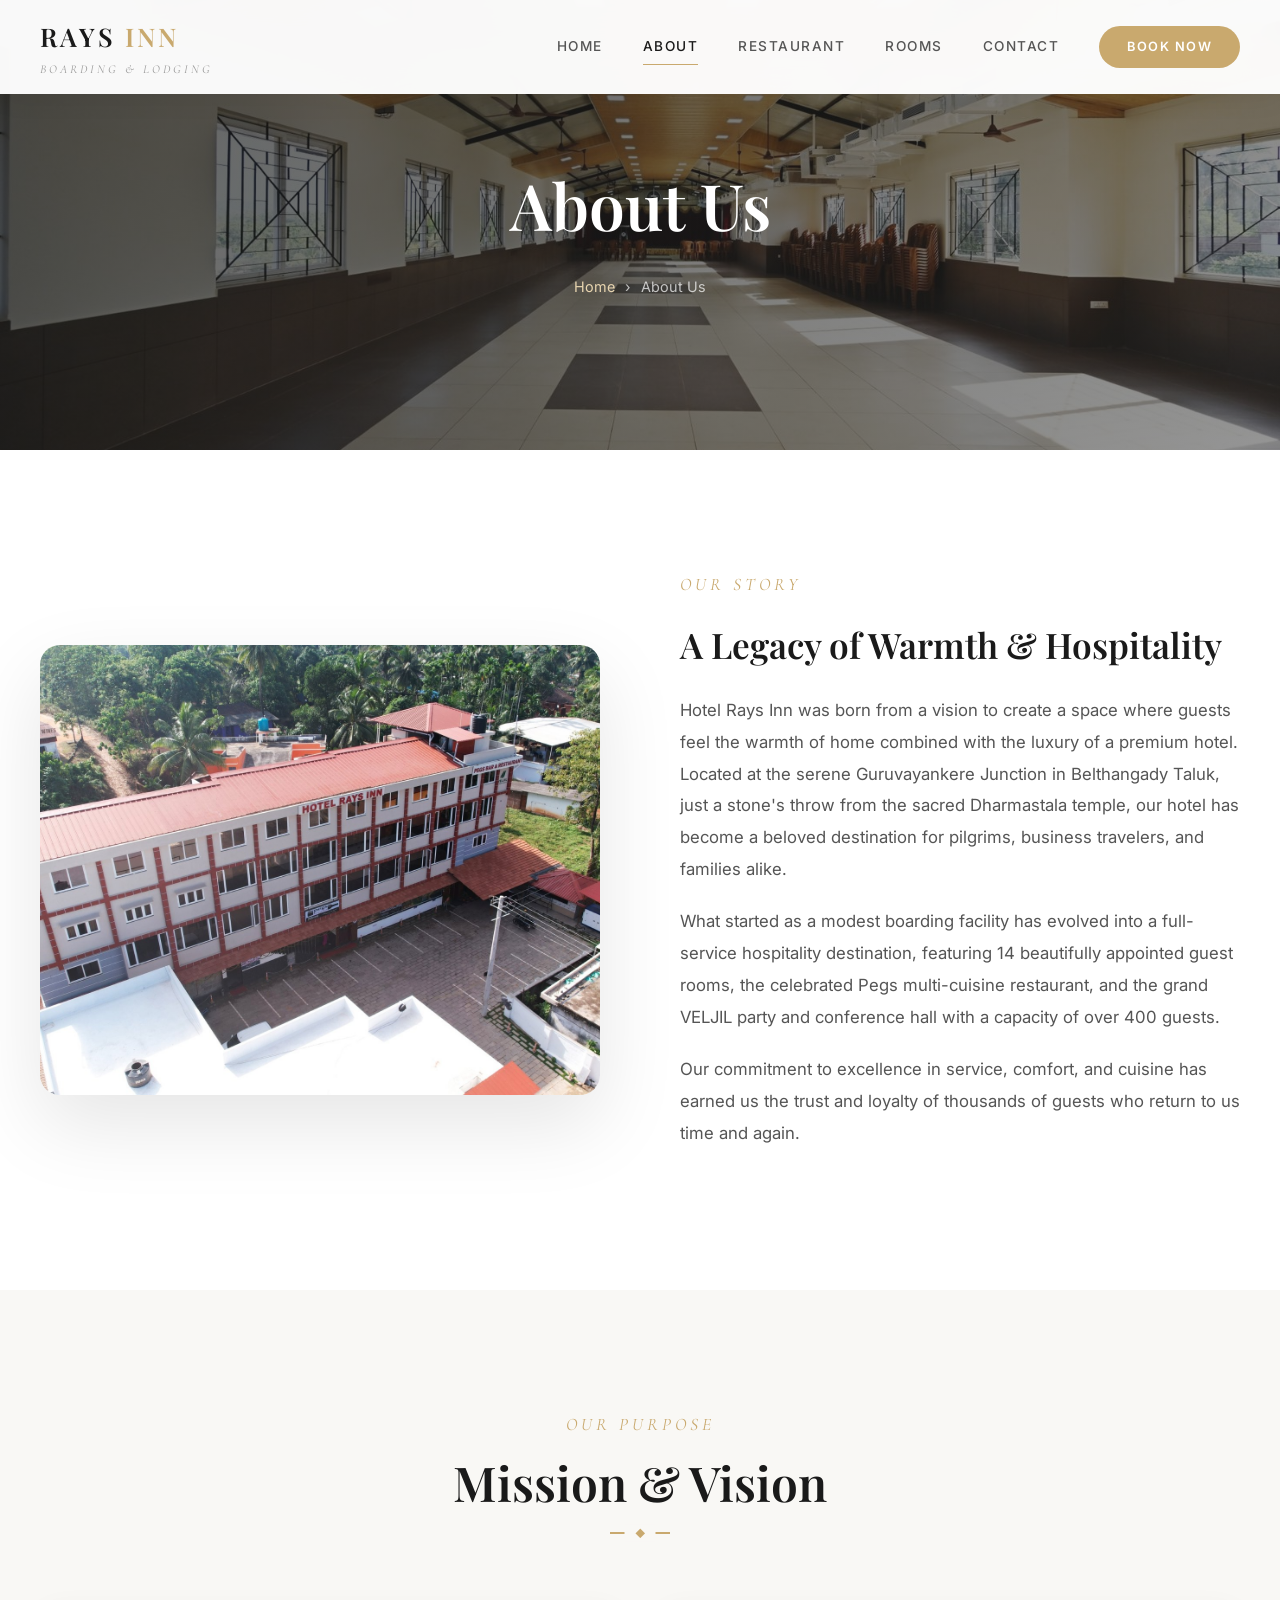
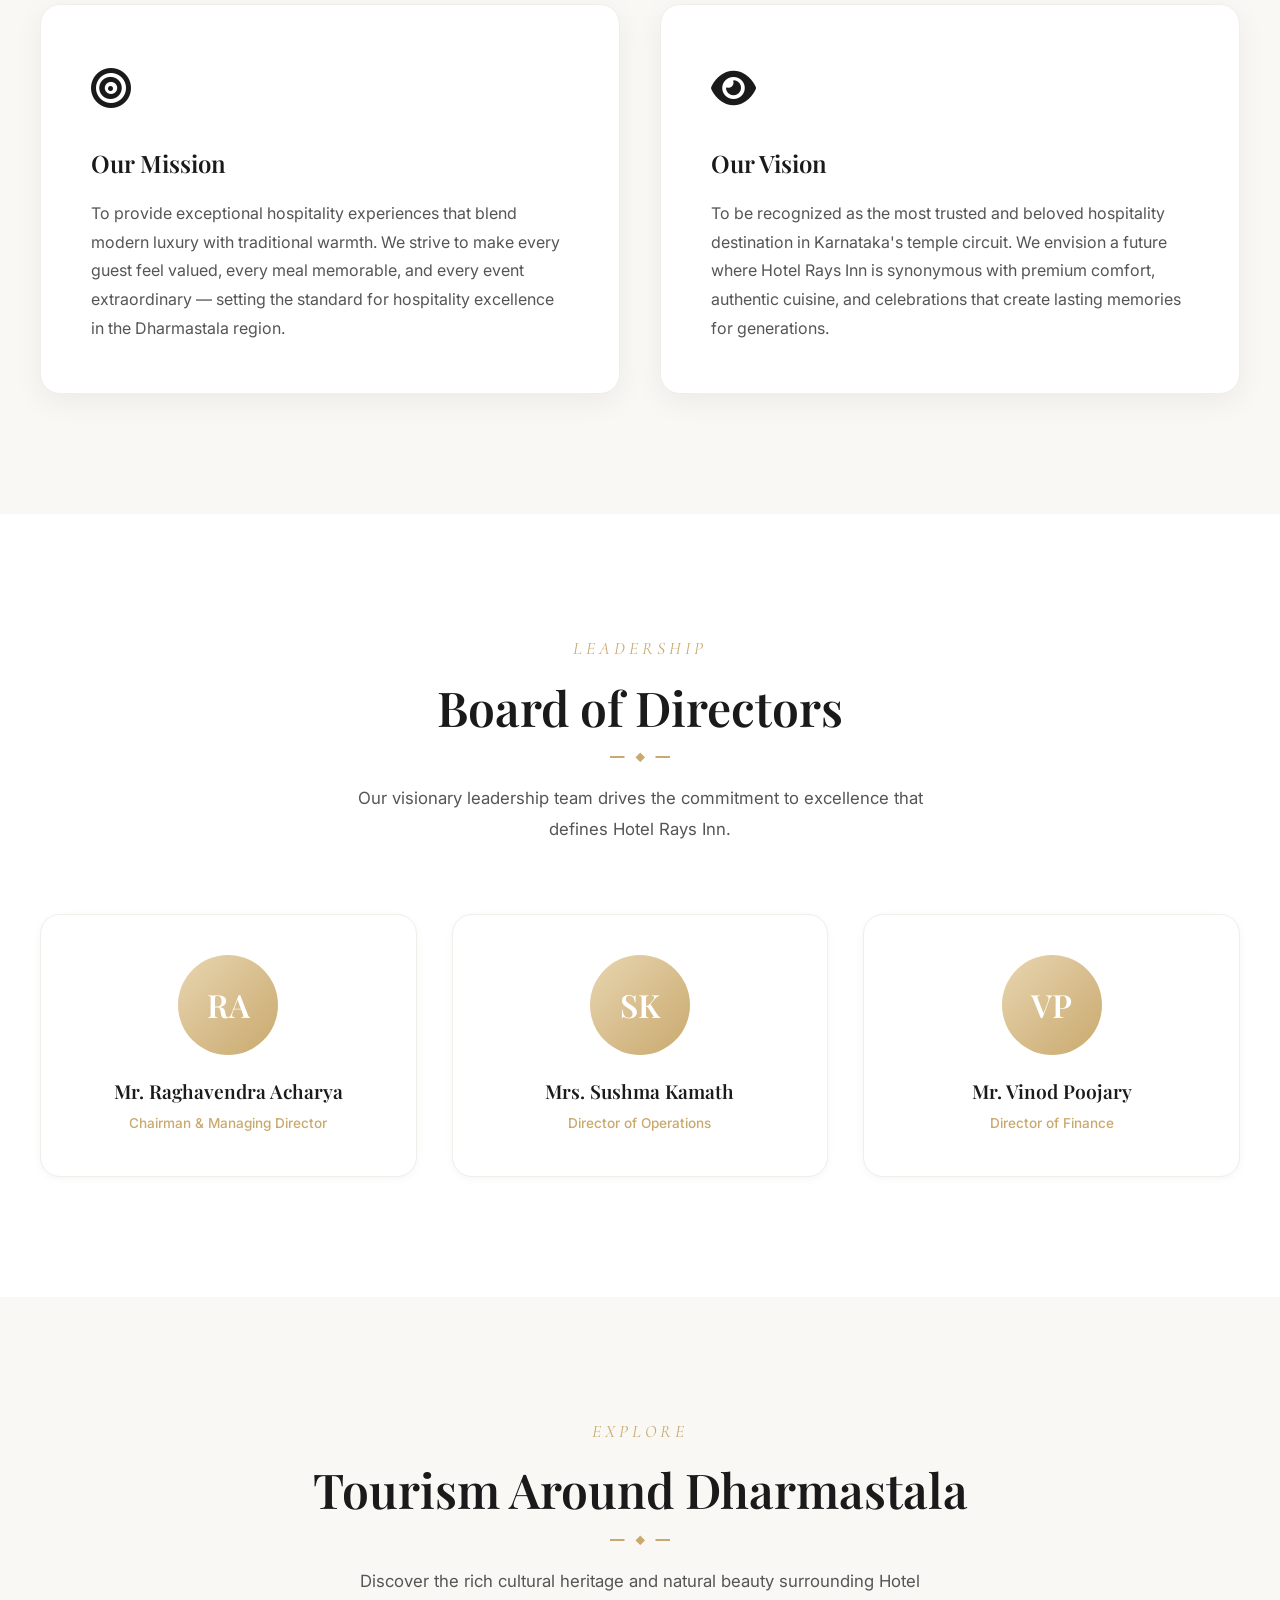
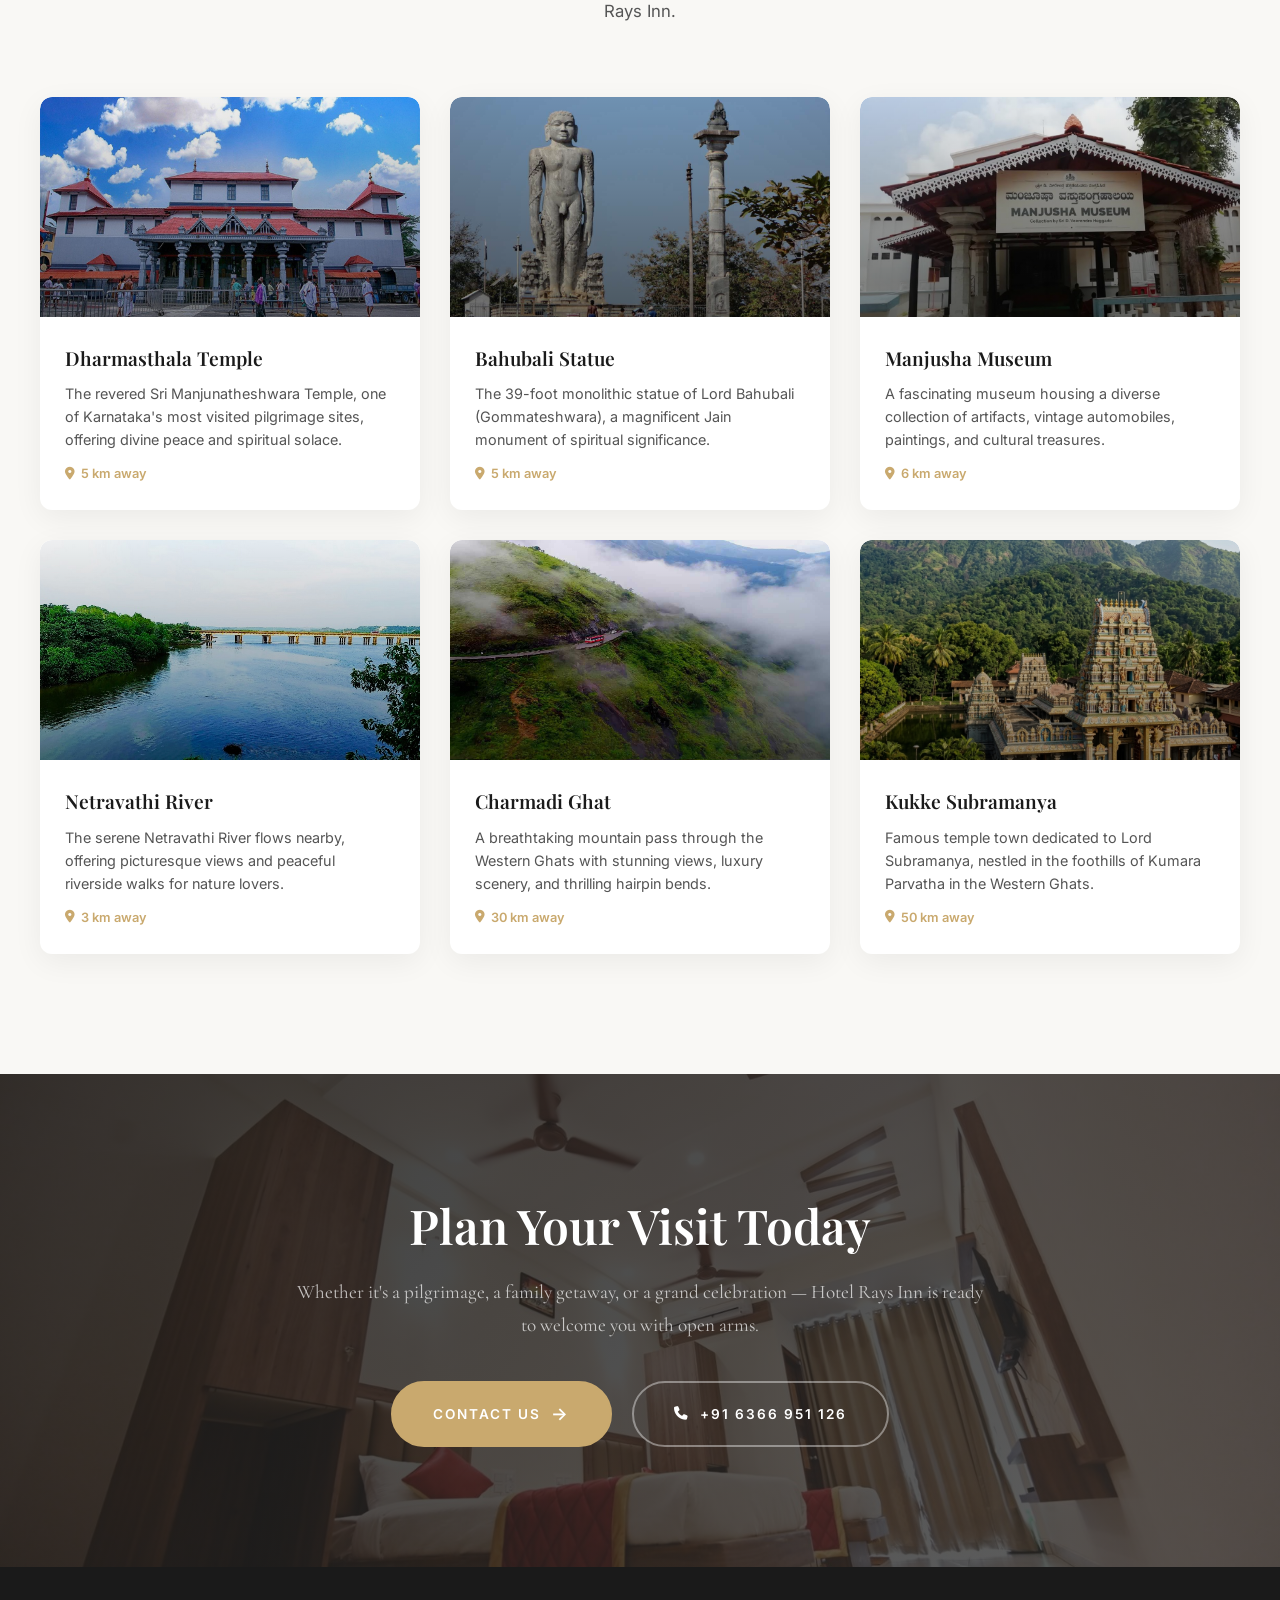
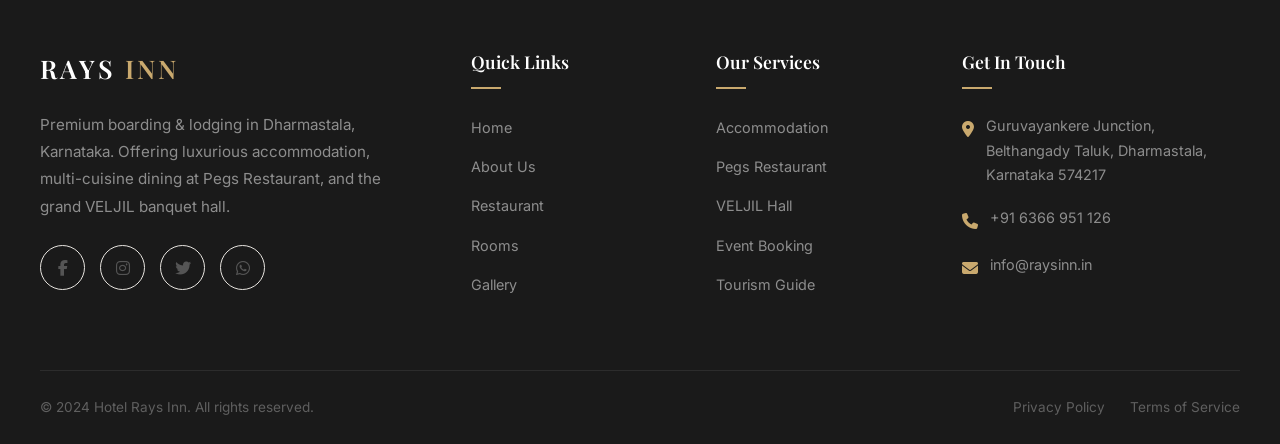
==== commit be6f6104: "tourism image added and button fix in mobile view" ====
--- a/about.html
+++ b/about.html
@@ -143,7 +143,9 @@
             </div>
             <div class="tourism-grid stagger-children">
                 <div class="tourism-card">
-                    <div class="tourism-card-image"><i class="fa-solid fa-place-of-worship"></i></div>
+                    <div class="tourism-card-image">
+                        <img src="assets/Tourism_place/Dharmastala.jpg" alt="Dharmasthala Temple" loading="lazy">
+                    </div>
                     <div class="tourism-card-body">
                         <h4 class="tourism-card-title">Dharmasthala Temple</h4>
                         <p class="tourism-card-text">The revered Sri Manjunatheshwara Temple, one of Karnataka's most visited pilgrimage sites, offering divine peace and spiritual solace.</p>
@@ -151,7 +153,9 @@
                     </div>
                 </div>
                 <div class="tourism-card">
-                    <div class="tourism-card-image"><i class="fa-solid fa-monument"></i></div>
+                    <div class="tourism-card-image">
+                        <img src="assets/Tourism_place/Gomateshwara_of_Dharmasthala.jpg" alt="Bahubali Statue" loading="lazy">
+                    </div>
                     <div class="tourism-card-body">
                         <h4 class="tourism-card-title">Bahubali Statue</h4>
                         <p class="tourism-card-text">The 39-foot monolithic statue of Lord Bahubali (Gommateshwara), a magnificent Jain monument of spiritual significance.</p>
@@ -159,7 +163,9 @@
                     </div>
                 </div>
                 <div class="tourism-card">
-                    <div class="tourism-card-image"><i class="fa-solid fa-landmark"></i></div>
+                    <div class="tourism-card-image">
+                        <img src="assets/Tourism_place/manjusha-museum-dharmasthala.jpg" alt="Manjusha Museum" loading="lazy">
+                    </div>
                     <div class="tourism-card-body">
                         <h4 class="tourism-card-title">Manjusha Museum</h4>
                         <p class="tourism-card-text">A fascinating museum housing a diverse collection of artifacts, vintage automobiles, paintings, and cultural treasures.</p>
@@ -167,7 +173,9 @@
                     </div>
                 </div>
                 <div class="tourism-card">
-                    <div class="tourism-card-image"><i class="fa-solid fa-water"></i></div>
+                    <div class="tourism-card-image">
+                        <img src="assets/Tourism_place/Netravathi-River.jpg" alt="Netravathi River" loading="lazy">
+                    </div>
                     <div class="tourism-card-body">
                         <h4 class="tourism-card-title">Netravathi River</h4>
                         <p class="tourism-card-text">The serene Netravathi River flows nearby, offering picturesque views and peaceful riverside walks for nature lovers.</p>
@@ -175,7 +183,9 @@
                     </div>
                 </div>
                 <div class="tourism-card">
-                    <div class="tourism-card-image"><i class="fa-solid fa-leaf"></i></div>
+                    <div class="tourism-card-image">
+                        <img src="assets/Tourism_place/charmadi_ghats.jpg" alt="Charmadi Ghat" loading="lazy">
+                    </div>
                     <div class="tourism-card-body">
                         <h4 class="tourism-card-title">Charmadi Ghat</h4>
                         <p class="tourism-card-text">A breathtaking mountain pass through the Western Ghats with stunning views, luxury scenery, and thrilling hairpin bends.</p>
@@ -183,7 +193,9 @@
                     </div>
                 </div>
                 <div class="tourism-card">
-                    <div class="tourism-card-image"><i class="fa-solid fa-mountain"></i></div>
+                    <div class="tourism-card-image">
+                        <img src="assets/Tourism_place/kukke_subramanya.jpg" alt="Kukke Subramanya" loading="lazy">
+                    </div>
                     <div class="tourism-card-body">
                         <h4 class="tourism-card-title">Kukke Subramanya</h4>
                         <p class="tourism-card-text">Famous temple town dedicated to Lord Subramanya, nestled in the foothills of Kumara Parvatha in the Western Ghats.</p>
--- a/style.css
+++ b/style.css
@@ -1911,6 +1911,9 @@
 }
 
 .tourism-card {
+    display: flex;
+    flex-direction: column;
+    height: 100%;
     border-radius: var(--radius-md);
     overflow: hidden;
     box-shadow: var(--shadow-md);
@@ -1924,17 +1927,43 @@
 }
 
 .tourism-card-image {
-    height: 200px;
+    position: relative;
+    height: 220px;
+    width: 100%;
     overflow: hidden;
-    background: linear-gradient(135deg, var(--cream), var(--gold-light));
-    display: flex;
-    align-items: center;
-    justify-content: center;
-    font-size: 4rem;
+    border-top-left-radius: var(--radius-md);
+    border-top-right-radius: var(--radius-md);
+}
+
+.tourism-card-image img {
+    width: 100%;
+    height: 100%;
+    object-fit: cover;
+    display: block;
+    transition: transform 0.4s var(--ease-smooth);
+}
+
+.tourism-card:hover .tourism-card-image img {
+    transform: scale(1.08);
+}
+
+.tourism-card-image::after {
+    content: '';
+    position: absolute;
+    top: 0;
+    left: 0;
+    width: 100%;
+    height: 100%;
+    background: linear-gradient(to top, rgba(0, 0, 0, 0.45), rgba(0, 0, 0, 0.05));
+    pointer-events: none;
+    z-index: 2;
 }
 
 .tourism-card-body {
     padding: 25px;
+    flex: 1;
+    display: flex;
+    flex-direction: column;
 }
 
 .tourism-card-title {
@@ -1949,6 +1978,7 @@
     font-size: 0.9rem;
     color: var(--text-secondary);
     line-height: 1.6;
+    flex-grow: 1;
 }
 
 .tourism-card-distance {
@@ -2253,7 +2283,7 @@
     }
 
     .nav-cta {
-        margin-top: 15px;
+        /* Styled in mobile-premium.css for premium UX */
     }
 
     .mobile-overlay {
--- a/mobile-premium.css
+++ b/mobile-premium.css
@@ -148,8 +148,32 @@
         color: var(--gold) !important;
     }
 
-    .nav-cta {
-        margin-top: 15px;
+    .nav-links .nav-cta {
+        display: inline-block !important;
+        width: fit-content !important;
+        margin-top: 25px !important;
+        margin-bottom: 10px !important;
+        padding: 12px 32px !important;
+        border-bottom: none !important;
+        background: linear-gradient(135deg, var(--gold), var(--gold-dark)) !important;
+        color: var(--white) !important;
+        border-radius: 50px !important;
+        font-size: 0.85rem !important;
+        font-weight: 600 !important;
+        text-transform: uppercase;
+        letter-spacing: 1.5px !important;
+        box-shadow: 0 4px 15px rgba(201, 169, 110, 0.3) !important;
+        text-align: center;
+        transition: all 0.3s var(--ease-smooth) !important;
+    }
+
+    .nav-links .nav-cta:hover,
+    .nav-links .nav-cta:focus,
+    .nav-links .nav-cta:active {
+        color: var(--white) !important;
+        background: linear-gradient(135deg, var(--gold-dark), var(--gold)) !important;
+        transform: translateY(-1px) !important;
+        box-shadow: 0 6px 20px rgba(201, 169, 110, 0.45) !important;
     }
 
     /* ── Hero Section ── */
@@ -165,18 +189,18 @@
     }
 
     .hero-badge {
-        font-size: 0.68rem;
-        padding: 8px 16px;
+        font-size: 0.75rem;
+        padding: 10px 20px;
         letter-spacing: 2px;
     }
 
     .hero-title {
-        font-size: clamp(2.2rem, 9vw, 3.2rem) !important;
+        font-size: clamp(2.5rem, 10vw, 3.8rem) !important;
         margin-bottom: 16px;
     }
 
     .hero-subtitle {
-        font-size: 0.95rem !important;
+        font-size: 1.15rem !important;
         margin-bottom: 28px;
         line-height: 1.6;
         padding: 0 5px;
@@ -704,8 +728,7 @@
     }
 
     .tourism-card-image {
-        height: 140px !important;
-        font-size: 3rem !important;
+        height: 180px !important;
     }
 
     .tourism-card-body {
@@ -989,16 +1012,16 @@
     }
 
     .hero-title {
-        font-size: 2rem !important;
+        font-size: 2.5rem !important;
     }
 
     .hero-subtitle {
-        font-size: 0.88rem !important;
+        font-size: 1.05rem !important;
     }
 
     .hero-badge {
-        font-size: 0.62rem !important;
-        padding: 6px 12px !important;
+        font-size: 0.7rem !important;
+        padding: 8px 16px !important;
     }
 
     .section-title {
@@ -1062,7 +1085,7 @@
     }
 
     .tourism-card-image {
-        height: 120px !important;
+        height: 180px !important;
     }
 
     .modal {
@@ -1084,7 +1107,7 @@
     }
 
     .hero-title {
-        font-size: 1.75rem !important;
+        font-size: 2.1rem !important;
     }
 
     .section-title {
